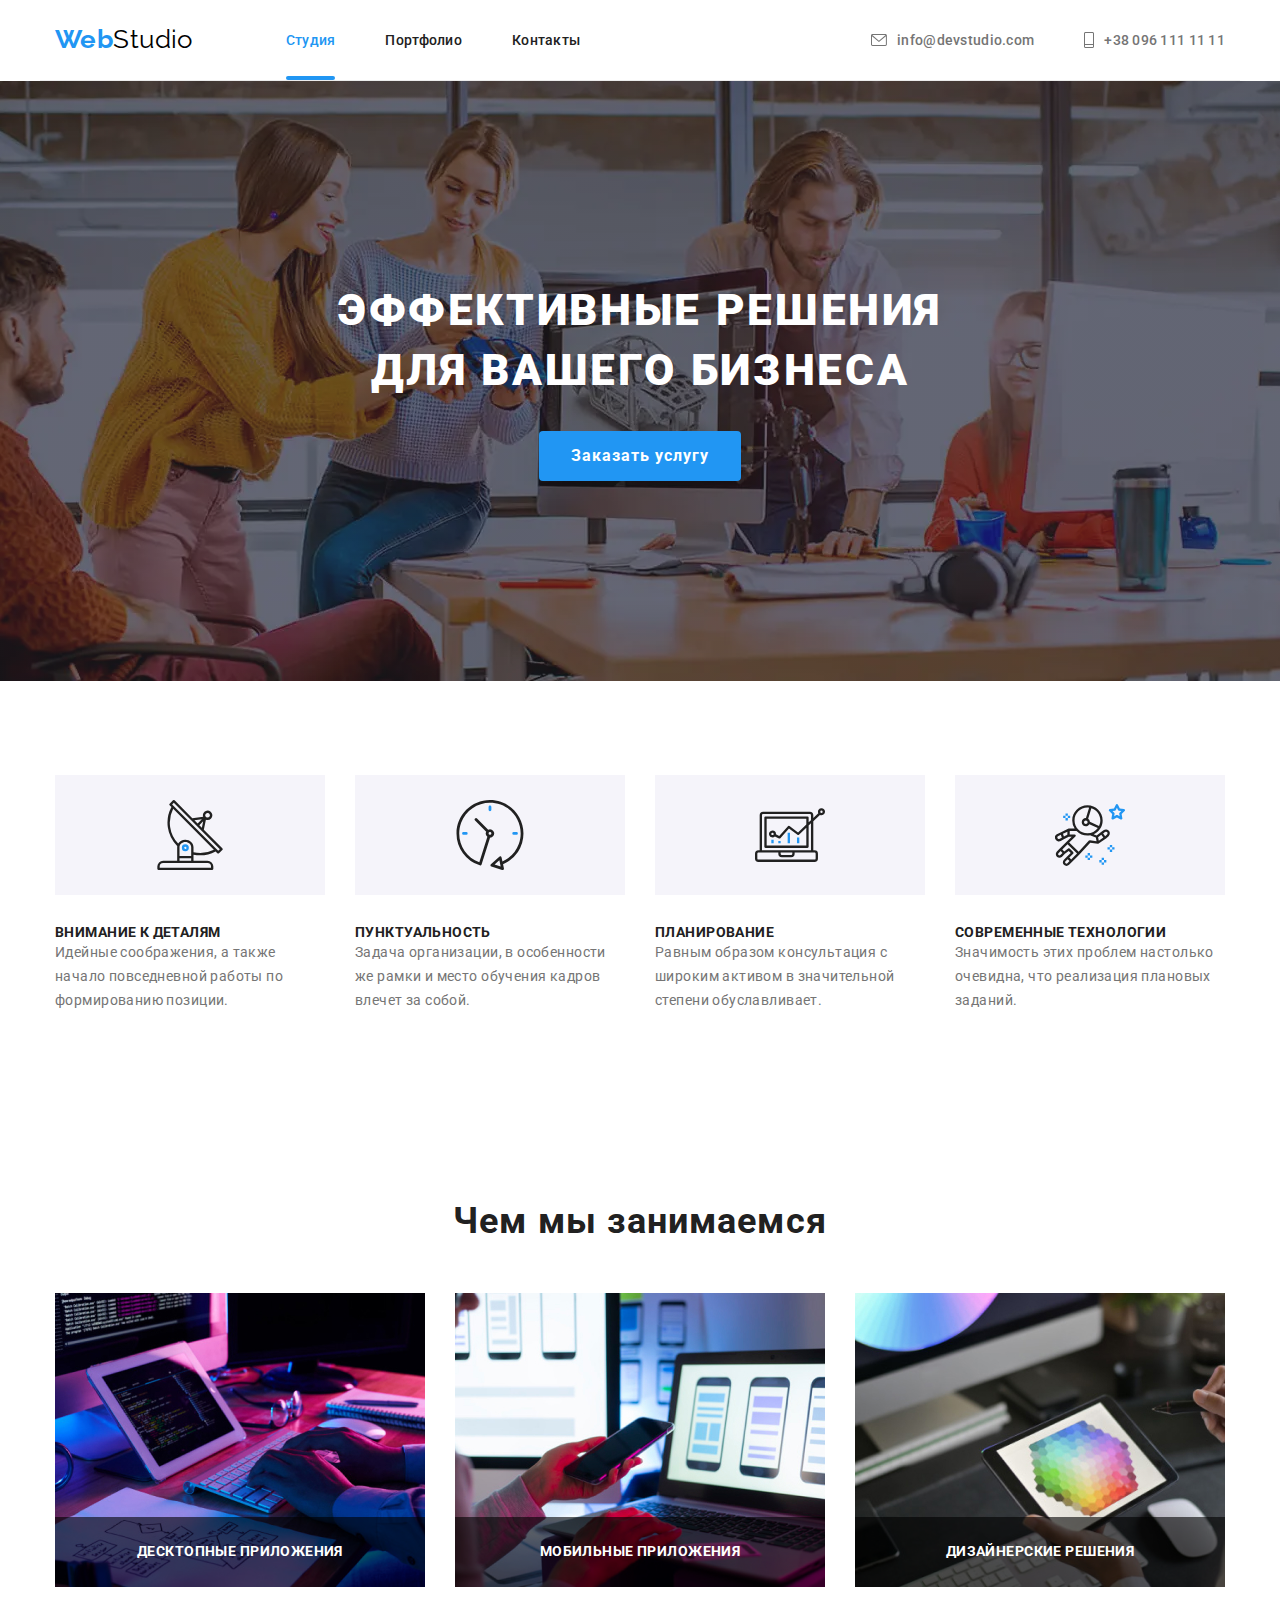
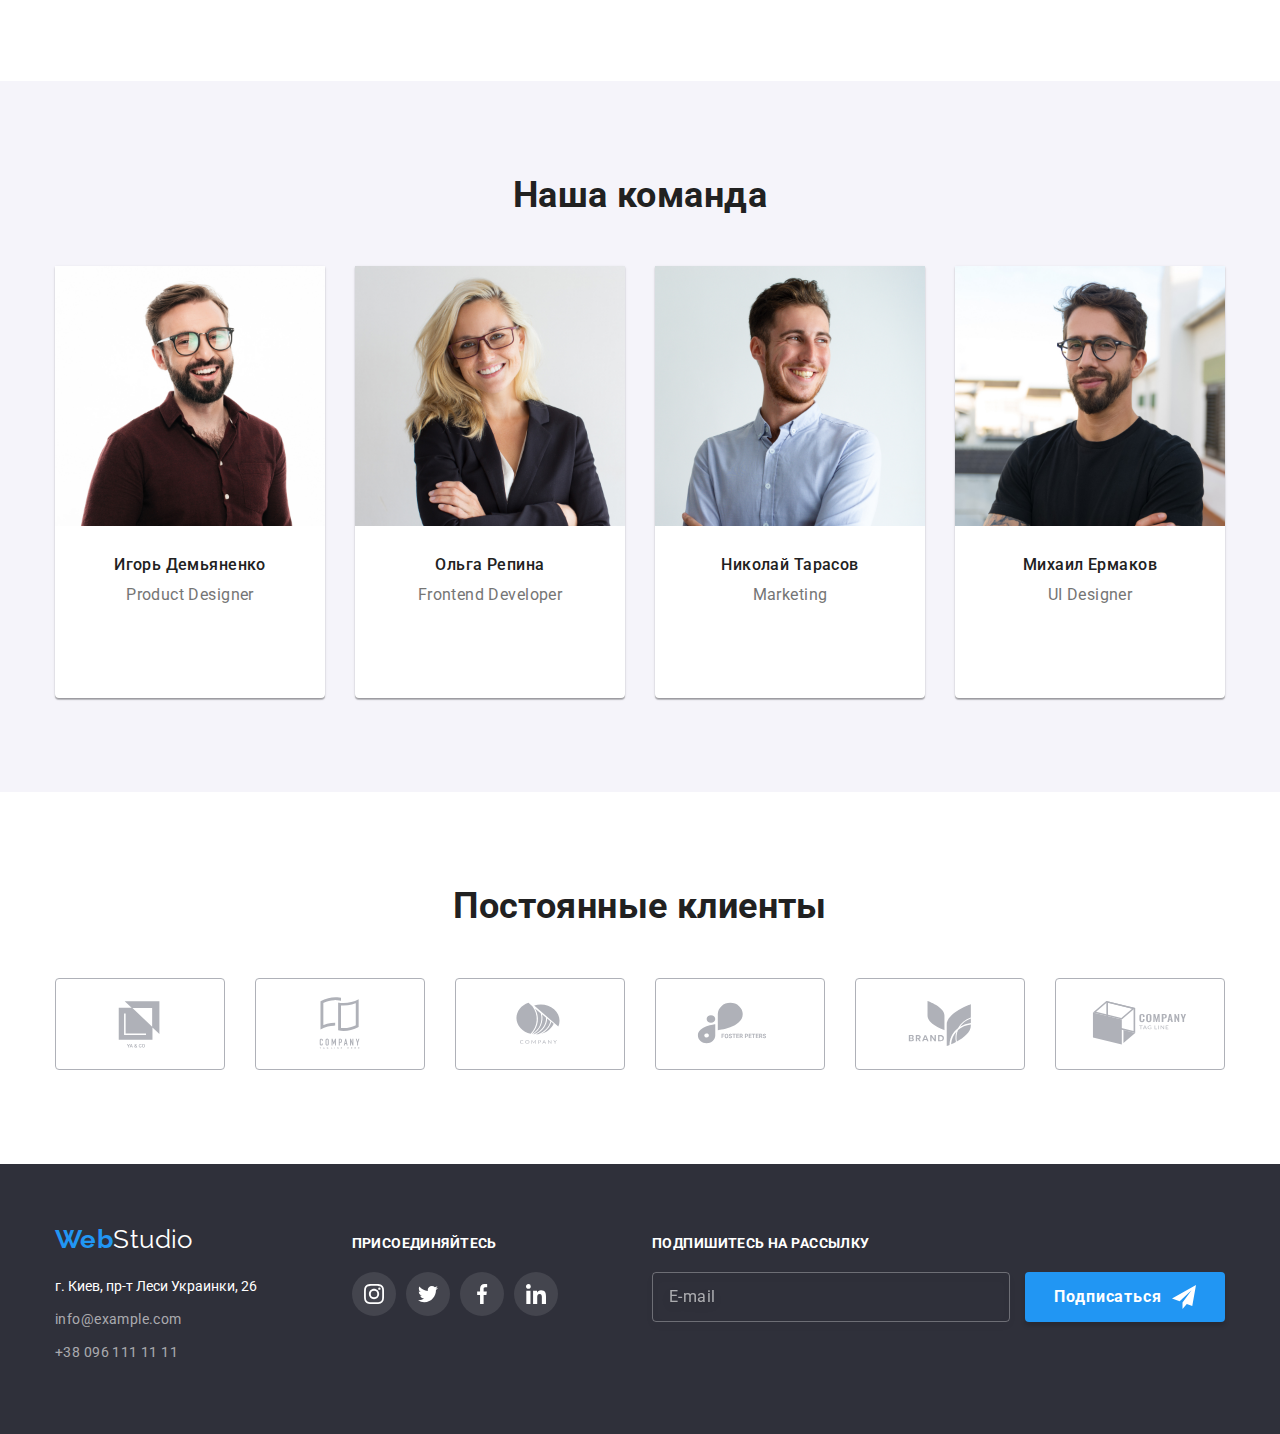
==== index.html @ d78d611c "робота над сасс та бем" ====
<!DOCTYPE html>
<html lang="ru">

<head>
  <meta charset="UTF-8" />
  <meta http-equiv="X-UA-Compatible" content="IE=edge" />
  <meta name="viewport" content="width=device-width, initial-scale=1.0" />
  <title>Studio</title>
  <!-- фонд початок -->
  <link rel="preconnect" href="https://fonts.googleapis.com" />
  <link rel="preconnect" href="https://fonts.gstatic.com" crossorigin />
  <link
    href="https://fonts.googleapis.com/css2?family=Oleo+Script&family=Raleway:wght@700&family=Roboto:wght@400;500;700;900&display=swap"
    rel="stylesheet" />
  <!-- фонди кінець -->

  <!-- Normalize stiles початок -->
  <link rel="stylesheet" href="https://cdn.jsdelivr.net/npm/modern-normalize@1.1.0/modern-normalize.min.css" />
  <!-- Normalize stiles кінець -->

  <!-- css -->
  <link rel="stylesheet" href="./css/styles.css" />
</head>

<body>
  <!--шапка-->
  <header class="page-header">
    <div class="container page-header__wrapper">
      <nav class="page-header__nav">
        <a class="logo link" href=" ./index.html "><span class="logo__accent">Web</span>Studio</a>
        <ul class="site-nav list">
          <li class="site-nav__item">
            <a class="site-nav__link link current" href=" ./index.html ">Студия</a>
          </li>
          <li class="site-nav__item">
            <a class="site-nav__link link " href=" ./portfolio.html ">Портфолио</a>
          </li>
          <li class="site-nav__item">
            <a class="site-nav__link link" href=" # ">Контакты</a>
          </li>
        </ul>
      </nav>
      <ul class="header-links list">
        <li class="site-nav__item">
          <a class="header-cont__link link" href=" info@devstudio.com "><svg class="header-cont__icon" width="16px"
              height="12px">
              <use href="./image/icons.svg#icon-envelope-hover"></use>
            </svg>info@devstudio.com</a>
        </li>
        <li class=" site-nav__item">
          <a class="header-cont__link link" href=" +380961111111 "><svg class="header-cont__icon" width="10px"
              height="16px">
              <use href="./image/icons.svg#icon-telepfone"></use>
            </svg> +38 096 111 11 11 </a>
        </li>
      </ul>
    </div>
  </header>

  <!--головний розділ-->
  <main>
    <!-- герой -->
    <section class="hero section">
      <h1 class="hero__title container ">Эффективные решения для вашего бизнеса</h1>
      <button class="hero__button" type="button" data-modal-open>Заказать услугу</button>
    </section>
    <!-- герой кінець -->

    <!--розділ наші переваги-->

    <section class="benefits section">
      <div class=" benefits__wrapper container">
        <h2 class="benefits__title visualli-hidden ">мене тут нема</h2>
        <ul class="benefits__list list">
          <li class="benefits__item">
            <div class="icon-box-main">
              <svg class="benefits__svg" width="70px" height="70px">
                <use href="./image/icons.svg#icon-antenna"></use>
              </svg>
            </div>
            <h3 class=" benefits__subtitl">Внимание к деталям</h3>
            <p class="benefits__text">
              Идейные соображения, а также начало повседневной работы по формированию позиции.
            </p>
          </li>
          <li class="benefits__item">
            <div class="icon-box-main">
              <svg class="benefits__svg" width="70px" height="70px">
                <use href="./image/icons.svg#icon-clock"></use>
              </svg>
            </div>
            <h3 class="texst benefits__subtitl">Пунктуальность</h3>
            <p class="benefits__text">
              Задача организации, в особенности же рамки и место обучения кадров влечет за собой.
            </p>
          </li>
          <li class="benefits__item">
            <div class="icon-box-main">
              <svg class="benefits__svg" width="70px" height="70px">
                <use href="./image/icons.svg#icon-diagram"></use>
              </svg>
            </div>
            <h3 class="texst benefits__subtitl">Планирование</h3>
            <p class="benefits__text">
              Равным образом консультация с широким активом в значительной степени обуславливает.
            </p>
          </li>
          <li class="benefits__item">
            <div class="icon-box-main">
              <svg class="benefits__svg" width="70px" height="70px">
                <use href="./image/icons.svg#icon-astronaut"></use>
              </svg>
            </div>
            <h3 class="texst benefits__subtitl">Современные технологии</h3>
            <p class="benefits__text">
              Значимость этих проблем настолько очевидна, что реализация плановых заданий.
            </p>
          </li>
        </ul>
      </div>
    </section>
    <!--розділ що ми робимо-->
    <section class="example section">
      <div class=" example__wrapper container">
        <h2 class="example__title">Чем мы занимаемся</h2>
        <ul class="list example__list">
          <li class="example__item">
            <div class="example__thumb">
              <p class="example__text">Десктопные приложения</p>
              <img src="./image/what-are-we-doing/img-1.jpg" alt="разработчик пишет код на клавиатуре" width="370"
                height="270" />
            </div>
          </li>
          <li class="example__item">
            <div class="example__thumb">
              <p class="example__text">Мобильные приложения</p>
              <img src="./image/what-are-we-doing/img-2.jpg" alt="тестирует приложение на смартфоне " width="370"
                height="270" />
            </div>
          </li>
          <li class="example__item">
            <div class="example__thumb">
              <p class="example__text">Дизайнерские решения</p>
              <img src="./image/what-are-we-doing/img-3.jpg" alt="создает дизайн на планшете" width="370"
                height="270" />
            </div>
          </li>
        </ul>
      </div>
    </section>
    <!--розділ наша команда-->
    <section class="team section">
      <div class="container">
        <h2 class=" team__title">Наша команда</h2>
        <ul class="list team__list">
          <li class="team__card">
            <img class="photo" src="./image/our-team/img-IgorDemyanenko.jpg" alt="фото члена команды 1" width="270"
              height="260" />
            <div class="team__description">
              <h3 class="team__subtitle">Игорь Демьяненко</h3>
              <p class="team__text">Product Designer</p>
              <ul class="soclinks-list list">
                <li class="soclinks-list__item">
                  <a class="soclinks-list__link" href="">
                    <svg class="soclinks-list__icon" width="20px" height="20px">
                      <use href="./image/icons.svg#icon-instagram"></use>
                    </svg>
                  </a>
                </li>
                <li class="soclinks-list__item">
                  <a class="soclinks-list__link" href="">
                    <svg class="soclinks-list__icon" width="20px" height="20px">
                      <use href="./image/icons.svg#icon-twitter"></use>
                    </svg>
                  </a>
                </li>
                <li class="soclinks-list__item">
                  <a class="soclinks-list__link" href="">
                    <svg class="soclinks-list__icon" width="20px" height="20px">
                      <use href="./image/icons.svg#icon-facebook"></use>
                    </svg>
                  </a>
                </li>
                <li class="soclinks-list__item">
                  <a class="soclinks-list__link" href="">
                    <svg class="soclinks-list__icon" width="20px" height="20px">
                      <use href="./image/icons.svg#icon-linkedin"></use>
                    </svg>
                  </a>
                </li>
              </ul>
            </div>
          </li>
          <li class="team__card">
            <img src="./image/our-team/img-OlgaRepina.jpg" alt="фото члена команды 2" width="270" height="260" />
            <div class="team__description">
              <h3 class="team__subtitle">Ольга Репина</h3>
              <p class="team__text">Frontend Developer</p>
              <ul class="soclinks-list list">
                <li class="soclinks-list__item">
                  <a class="soclinks-list__link" href="">
                    <svg class="soclinks-list__icon" width="20px" height="20px">
                      <use href="./image/icons.svg#icon-instagram"></use>
                    </svg>
                  </a>
                </li>
                <li class="soclinks-list__item">
                  <a class="soclinks-list__link" href="">
                    <svg class="soclinks-list__icon" width="20px" height="20px">
                      <use href="./image/icons.svg#icon-twitter"></use>
                    </svg>
                  </a>
                </li>
                <li class="soclinks-list__item">
                  <a class="soclinks-list__link" href="">
                    <svg class="soclinks-list__icon" width="20px" height="20px">
                      <use href="./image/icons.svg#icon-facebook"></use>
                    </svg>
                  </a>
                </li>
                <li class="soclinks-list__item">
                  <a class="soclinks-list__link" href="">
                    <svg class="soclinks-list__icon" width="20px" height="20px">
                      <use href="./image/icons.svg#icon-linkedin"></use>
                    </svg>
                  </a>
                </li>
              </ul>
            </div>
          </li>
          <li class="team__card">
            <img src="./image/our-team/img-NikolaiTarasov.jpg" alt="фото члена команды 3" width="270" height="260" />
            <div class="team__description">
              <h3 class="team__subtitle">Николай Тарасов</h3>
              <p class="team__text">Marketing</p>
              <ul class="soclinks-list list">
                <li class="soclinks-list__item">
                  <a class="soclinks-list__link" href="">
                    <svg class="soclinks-list__icon" width="20px" height="20px">
                      <use href="./image/icons.svg#icon-instagram"></use>
                    </svg>
                  </a>
                </li>
                <li class="soclinks-list__item">
                  <a class="soclinks-list__link" href="">
                    <svg class="soclinks-list__icon" width="20px" height="20px">
                      <use href="./image/icons.svg#icon-twitter"></use>
                    </svg>
                  </a>
                </li>
                <li class="soclinks-list__item">
                  <a class="soclinks-list__link" href="">
                    <svg class="soclinks-list__icon" width="20px" height="20px">
                      <use href="./image/icons.svg#icon-facebook"></use>
                    </svg>
                  </a>
                </li>
                <li class="soclinks-list__item">
                  <a class="soclinks-list__link" href="">
                    <svg class="soclinks-list__icon" width="20px" height="20px">
                      <use href="./image/icons.svg#icon-linkedin"></use>
                    </svg>
                  </a>
                </li>
              </ul>
            </div>
          </li>
          <li class="team__card">
            <img src="./image/our-team/img-MikhailErmakov.jpg" alt="фото члена команды 4" width="270" height="260" />
            <div class="team__description">
              <h3 class="team__subtitle">Михаил Ермаков</h3>
              <p class="team__text">UI Designer</p>
              <ul class="soclinks-list list">
                <li class="soclinks-list__item">
                  <a class="soclinks-list__link" href="">
                    <svg class="soclinks-list__icon" width="20px" height="20px">
                      <use href="./image/icons.svg#icon-instagram"></use>
                    </svg>
                  </a>
                </li>
                <li class="soclinks-list__item">
                  <a class="soclinks-list__link" href="">
                    <svg class="soclinks-list__icon" width="20px" height="20px">
                      <use href="./image/icons.svg#icon-twitter"></use>
                    </svg>
                  </a>
                </li>
                <li class="soclinks-list__item">
                  <a class="soclinks-list__link" href="">
                    <svg class="soclinks-list__icon" width="20px" height="20px">
                      <use href="./image/icons.svg#icon-facebook"></use>
                    </svg>
                  </a>
                </li>
                <li class="soclinks-list__item">
                  <a class="soclinks-list__link" href="">
                    <svg class="soclinks-list__icon" width="20px" height="20px">
                      <use href="./image/icons.svg#icon-linkedin"></use>
                    </svg>
                  </a>
                </li>
              </ul>
            </div>
          </li>
        </ul>
      </div>
    </section>
    <!-- постійні кліенти -->
    <section class="clients section">
      <div class="clients__wrapper container">
        <h2 class="clients__title">Постоянные клиенты</h2>
        <ul class="list clients__list">
          <li class="clients__item">
            <a class="clients__link" href="" aria-label="icon-compani1">
              <svg class="clients__icon" width="106px" height="60px">
                <use href="./image/icons.svg#icon-client1"></use>
              </svg></a>
          </li>
          <li class="clients__item">
            <a class="clients__link" href="" aria-label="icon-compani2"><svg class="clients__icon" width="106px"
                height="60px">
                <use href="./image/icons.svg#icon-client2"></use>
              </svg></a>
          </li>
          <li class="clients__item">
            <a class="clients__link" href="" aria-label="icon-compani3"><svg class="clients__icon" width="106px"
                height="60px">
                <use href="./image/icons.svg#icon-client3"></use>
              </svg></a>
          </li>
          <li class="clients__item">
            <a class="clients__link" href="" aria-label="icon-compani4"><svg class="clients__icon" width="106px"
                height="60px">
                <use href="./image/icons.svg#icon-client4"></use>
              </svg></a>
          </li>
          <li class="clients__item">
            <a class="clients__link" href="" aria-label="icon-compani5"><svg class="clients__icon" width="106px"
                height="60px">
                <use href="./image/icons.svg#icon-client5"></use>
              </svg></a>
          </li>
          <li class="clients__item">
            <a class="clients__link" href="" aria-label="icon-compani6"><svg class="clients__icon" width="106px"
                height="60px">
                <use href="./image/icons.svg#icon-client6"></use>
              </svg></a>
          </li>
        </ul>
      </div>
    </section>
  </main>
  <!--підвал-->
  <footer class="footer">
    <div class=" footer__wrapper container ">
      <div class="footer-contacts">
        <a href="./index.html" class="footer__logo link"><span class="logo__accent">Web</span>Studio</a>
        <address>
          <ul class="footer-contacts__list list">

            <li class="footer__item ">
              <a class="footer-contacts__adress link" href="https://bit.ly/3pXMvUd" target="_blank"
                rel="noopener noreferrer">г.
                Киев, пр-т Леси Украинки, 26</a>
            </li>

            <li class="footer__item ">
              <a class="footer-contacts__link link" href="mailto:info@devstudio.com">info@example.com</a>
            </li>

            <li class="footer__item">
              <a class="footer-contacts__link link" href="tel:+380961111111">+38 096 111 11 11</a>
            </li>

          </ul>
        </address>
      </div>
      <!-- ============== підвал соц мережі====================== -->

      <div class="join">
        <h2 class="join__title">присоединяйтесь</h2>
        <ul class="soclinks-list list">
          <li class="soclinks-list__item">
            <a class="soclinks-list__link" href="" aria-label="icon-instagram">
              <svg class="soclinks-list__icon" width="20px" height="20px">
                <use href="./image/icons.svg#icon-instagram"></use>
              </svg>
            </a>
          </li>
          <li class="soclinks-list__item">
            <a class="soclinks-list__link" href="" aria-label="icon-twitter">
              <svg class="soclinks-list__icon" width="20px" height="20px">
                <use href="./image/icons.svg#icon-twitter"></use>
              </svg>
            </a>
          </li>
          <li class="soclinks-list__item">
            <a class="soclinks-list__link" href="" aria-label="icon-facebook">
              <svg class="soclinks-list__icon" width="20px" height="20px">
                <use href="./image/icons.svg#icon-facebook"></use>
              </svg>
            </a>
          </li>
          <li class="soclinks-list__item">
            <a class="soclinks-list__link" href="" aria-label="icon-linkedin">
              <svg class="soclinks-list__icon" width="20px" height="20px">
                <use href="./image/icons.svg#icon-linkedin"></use>
              </svg>
            </a>
          </li>
        </ul>
      </div>
      <!-- ======форма підписки====== -->
      <div class="subscribe-form">
        <strong class="subscribe-form__text">Подпишитесь на рассылку</strong>
        <form class="subscribe-form__field">
          <label class="subscribe-form__lable">
            <input class="subscribe-form__input" type="email" name="user-email" placeholder="E-mail" required />
          </label>
          <button class="subscribe-form__button" type="submit">
            <span class="subscribe-form__button-text">
              Подписаться
            </span>
            <svg class="subscribe-form__send" width="24" height="24">
              <use href="./image/icons.svg#icon-send"></use>
            </svg>
          </button>
        </form>
      </div>
    </div>
  </footer>
  <!--модальне вікно секції героя -->
  <div class="backdrop is-hidden" data-modal>
    <div class="modal">
      <button class="modal__button" type="submit" data-modal-close>
        <svg class="modal__close" width="18px" height="18px">
          <use href="./image/icons.svg#icon-close"></use>
        </svg>
      </button>

      <p class="modal__feedtext">Оставьте свои данные, мы вам перезвоним</p>
      <form class="modal-form">
        <label class="modal-form__label">Имя

          <div class="modal-form__inputsvg"><input class="modal-form__input" type="text" name="name" required />
            <svg class="modal-form__icon" width="12" height="12px">
              <use href="./image/icons.svg#icon-name-modal"></use>
            </svg>
          </div>
        </label>

        <label class="modal-form__label">Телефон

          <div class="modal-form__inputsvg"><input class="modal-form__input" type="tel" name="phone_number" required />
            <svg class="modal-form__icon" width="13" height="13px">
              <use href="./image/icons.svg#icon-tel-modal"></use>
            </svg>
          </div>
        </label>

        <label class="modal-form__label">Почта
          <div class="modal-form__inputsvg"><input class="modal-form__input" type="email" name="email" required />
            <svg class="modal-form__icon" width="15" height="14px">
              <use href="./image/icons.svg#icon-mail-modal"></use>
            </svg>
          </div>
        </label>

        <label form="feedback" class="modal-feedback">
          <span class="modal-lable">Комментарий</span>
          <textarea class="modal-textarea" name="feedback" rows="4" placeholder="Введите текст" id="feedback">
                    </textarea>
        </label>

        <label class="modal-accepting">
          <input class="checkbox-accepting" type="checkbox" name="accepting" value="accepting" />
          <svg class="check" width="16px" height="15px">
            <use href="./image/icons.svg#icon-confirmation"></use>
          </svg>
          <span class="box"></span>Соглашаюсь с рассылкой и принимаю&nbsp;
          <a class="terms" href="">Условия договора</a>

        </label>

        <button type="submit" class="submit-modal">Отправить</button>

      </form>
    </div>
  </div>
  <script src="./js/modal.js"></script>

</body>

</html>
---- css/styles.css ----
:root {
	--third-font: "Oleo Script";
	--secondary-font: "Raleway";
	--main-font: "Roboto";

	/* кольори тексту */
	--black-txt-cl: #000000;
	--accent-txt-cl: #2196f3;
	--dark-txt-cl: #212121;
	--light-txt-cl: #ffffff;
	--gray-txt-cl: #757575;

	/* кольори фону */
	--gray-bgr-cl: #f5f4fa;
	--dark-bgr-cl: #2f303a;
	--light-bgr-cl: #ffffff;
	--blue-but-cl: #188ce8;
	/* колір бордера */
	--color-border-porfolio: #eeeeee;
	/* колр іконок в ховері, фокусі */
	--background-color-icons: #2196f3;
	--color-icons: #ffffff;
	--dark-cl-icons: #212121;

	/* змінні в сітці в портфоліо */
	--csrd-set-gap: 30px;
	--csrd-set-marg: 15px;
	/* зміні кольори в таймінгах */
	--timing-variable: cubic-bezier(0.4, 0, 0.2, 1);
}
/* шабдлон */
/* <svg width="" height="">
            <use href=""></use>
          </svg> */
/* загальні властивості  */
body {
	letter-spacing: 0.03em;
	font-size: 14px;
	color: var(--dark-txt-cl);
	background-color: var(--light-bgr-cl);
	font-family: "Roboto", sans-serif;
}

html {
	box-sizing: border-box;
}

/* reeset */
h1,
h2,
h3,
h4,
p {
	margin: 0;
}

/* загальні властивоті зображень */
img {
	display: block;
	max-width: 100%;
	height: auto;
}

footer-contacts__linkess {
	font-style: normal;
}
/* падінги секцій */
.section {
	padding-top: 94px;
	padding-bottom: 94px;
}

/* бокси для центруваня контенту */
.container {
	width: 1200px;
	padding: 0 15px;
	margin: 0 auto;
}

/* часткове скиданя властивостей списків */
.list {
	list-style: none;
	padding-left: 0;
	margin: 0;
}
/* часткове скиданя властивостей списків */
.link {
	text-decoration: none;
}
.page-header__wrapper {
	display: flex;
	border-bottom: 1px solid #ececec;
}

/* хедер початок */

/* логотип в хедері */
.logo {
	font-family: var(--secondary-font);
	font-weight: 400;
	color: var(--black-txt-cl);
	font-size: 26px;
	line-height: 1.2px;
	padding-top: 24px;
	padding-bottom: 25px;
}

.logo__accent {
	font-family: var(--secondary-font);
	font-weight: 700;
	color: var(--accent-txt-cl);
}
/* блок нав в шапці  */
.site-nav__item:not(:last-child) {
	margin-right: 50px;
}

.site-nav {
	display: flex;
	margin-left: 93px;
}

.page-header__nav {
	display: flex;
	align-items: center;
}

/* (а) посилання в блоці нав */
.site-nav__link {
	padding-top: 32px;
	padding-bottom: 32px;

	font-style: normal;
	font-weight: 500;
	font-size: 14px;
	line-height: 1.33;
	letter-spacing: 0.02em;
	color: var(--dark-txt-cl);

	transition: color 250ms var(--timing-variable);
}

.site-nav__link:hover,
.site-nav__link:focus {
	color: var(--accent-txt-cl);
}
/* підсвітка кнопки активної сторінки */

.current {
	position: relative;
	color: var(--accent-txt-cl);

	transition: color 250ms var(--timing-variable);
}

.current::after {
	content: "";
	position: absolute;
	bottom: 0;
	left: 0;
	width: 100%;
	height: 4px;
	display: inline-block;
	background: var(--accent-txt-cl);
	border-radius: 2px;
}

/* блок контакти в шапці */
.header-links {
	display: flex;
	align-items: center;
	margin-left: auto;
}

.header-cont__link {
	padding-top: 32px;
	padding-bottom: 32px;
	display: flex;
	align-items: center;
	font-weight: 500;
	line-height: 16px;
	letter-spacing: 0.02em;
	color: var(--gray-txt-cl);

	transition: color 250ms var(--timing-variable);
}

.header-cont__link:hover,
.header-cont__link:focus {
	color: var(--accent-txt-cl);
}
.header-cont__icon {
	margin-right: 10px;
	fill: currentColor;
}
.header-cont__icon:hover,
.header-cont__icon:focus {
	fill: currentColor;
}

/* сеrція герой */
.hero {
	text-align: center;
	padding: 200px 0;
	max-width: 1600px;
	height: 600px;
	margin-left: auto;
	margin-right: auto;
	background-image: linear-gradient(rgba(47, 48, 58, 0.4), rgba(47, 48, 58, 0.4)),
		url("../image/img-bg/Img-fon-hero.webp"), url("../image/img-bg/Img-fon-hero.jpg");
	background-color: #2f303a;
	background-repeat: no-repeat;
	background-position: center;
	background-size: cover;
}

/* заголовок в герой */
.hero__title {
	font-weight: 900;
	font-size: 44px;
	line-height: 1.36;
	text-align: center;
	letter-spacing: 0.06em;
	text-transform: uppercase;
	color: var(--light-txt-cl);

	width: 696px;
	margin: 0 auto;
	margin-bottom: 30px;
}

/* кнопка в секції герой */
.hero__button {
	display: block;
	min-width: 200px;
	min-height: 50px;
	margin-right: auto;
	margin-left: auto;
	border: 0;
	padding: 10px 32px;

	font-family: inherit;
	cursor: pointer;
	font-weight: 700;
	font-size: 16px;
	line-height: 1.88;
	letter-spacing: 0.06em;
	border-radius: 4px;

	box-shadow: 0px 4px 4px rgba(0, 0, 0, 0.15);
	color: var(--light-txt-cl);
	background-color: var(--accent-txt-cl);

	transition: background-color 250ms var(--timing-variable);
}

.hero__button:hover,
.hero__button:focus {
	background-color: var(--blue-but-cl);
}

/* features  */

/* прихований заголовок */
.visualli-hidden {
	position: absolute;
	width: 1px;
	height: 1px;
	margin: -1px;
	border: 0;
	padding: 0;

	white-space: nowrap;
	clip-path: inset(100%);
	clip: rect(0 0 0 0);
	overflow: hidden;
}

/* ul в боксі особливості */
.benefits__list {
	display: flex;
}

.benefits__item {
	width: 270px;
}
.benefits__item,
.icon-box-main :not(:last-child) {
	margin-right: 30px;
}

.icon-box-main {
	display: flex;
	content: "";
	height: 120px;
	width: 270px;
	justify-content: center;
	align-items: center;
	margin-bottom: 30px;
	background-size: contain;
	background-repeat: no-repeat;
	background-position: center;
	background-color: #f5f4fa;
}

/* заголовоки в особливості */
.example__title {
	font-size: 36px;
	line-height: 1.16;
	text-align: center;
	letter-spacing: 0.03em;
	color: var(--dark-txt-cl);

	margin-bottom: 50px;
}

/*h3 увага до деталей */
.benefits__subtitl {
	font-weight: 700;
	font-size: 14px;
	line-height: 1.14;
	text-transform: uppercase;

	-bottom: 10px;
}

.benefits__text {
	font-size: 14px;
	line-height: 1.71;
	color: var(--gray-txt-cl);
}

/* розділ що ми робимо */

.services {
	padding-top: 0;
}
.example__item:not(:last-child) {
	margin-right: 30px;
}

.example__thumb {
	position: relative;
	display: flex;
	align-items: flex-end;
	justify-content: center;
}

.example__text {
	bottom: 0%;
	position: absolute;
	display: flex;
	justify-content: center;
	align-items: center;
	width: 100%;
	height: 70px;
	font-weight: 700;
	line-height: 1.14px;
	text-transform: uppercase;
	color: #ffffff;
	background-color: rgba(0, 0, 0, 0.6);
}

/* секція наша команда  */
.team {
	background-color: var(--gray-bgr-cl);
}

.example__list {
	display: flex;
	align-items: baseline;
}

.team__list {
	display: flex;
	align-items: baseline;
}
.footer__wrapper {
	display: flex;
	align-items: baseline;
}

.team__title {
	font-size: 36px;
	line-height: 1.16;
	text-align: center;
	color: var(--dark-txt-cl);

	margin-bottom: 50px;
}

.team__subtitle {
	font-weight: 500;
	font-size: 16px;
	line-height: 1.18;
	text-align: center;
	margin-bottom: 10px;
	color: var(--dark-txt-cl);
}

.team__text {
	font-size: 16px;
	line-height: 19px;
	text-align: center;
	color: var(--gray-txt-cl);
}
.team__card:not(:first-child) {
	margin-left: 30px;
}

.team__description {
	padding-top: 30px;
	padding-bottom: 30px;
}

.team__card {
	background-color: var(--light-txt-cl);
	box-shadow: 0px 1px 3px rgba(0, 0, 0, 0.12), 0px 1px 1px rgba(0, 0, 0, 0.14), 0px 2px 1px rgba(0, 0, 0, 0.2);
	border-radius: 0px 0px 4px 4px;
}

/* іконки соц мереж */
.soclinks-list {
	display: flex;
	height: 44px;
	margin-top: 20px;
	padding: 0;
	justify-content: center;
}
.soclinks-list__item:not(:last-child) {
	margin-right: 10px;
}
.soclinks-list__link {
	display: flex;
	justify-content: center;
	align-items: center;
	width: 44px;
	height: 44px;
	border-radius: 50%;
	color: #afb1b8;

	transition: background-color 250ms var(--timing-variable), color 250ms var(--timing-variable);
}
.soclinks-list__icon {
	fill: currentColor;
}
.soclinks-list__link:hover,
.soclinks-list__link:focus {
	background-color: var(--background-color-icons);
	color: var(--color-icons);
}

/* постійні кліенти */
.clients__title {
	font-size: 36px;
	line-height: 1.16;
	text-align: center;
	margin-bottom: 50px;
}

.clients__list {
	display: flex;
}
.clients__item:not(:last-child) {
	margin-right: 30px;
}
.clients__link {
	display: flex;
	box-sizing: border-box;
	justify-content: center;
	align-items: center;
	width: 170px;
	height: 92px;
	border: 1px solid #afb1b8;
	border-radius: 4px;
	color: #afb1b8;

	transition: border-color 250ms var(--timing-variable), color 250ms var(--timing-variable);
}
.clients__icon {
	fill: currentColor;
}
.clients__link:hover,
.clients__link:focus {
	color: var(--accent-txt-cl);
	border-color: var(--accent-txt-cl);
}

/* портфоліо початок */
.portfolio-header {
	border: 1px solid #ececec;
	/* border-bottom: 1px ; */
}

/* кнопки в портфоліо */
.filter {
	display: flex;
	align-items: center;
	justify-content: center;
	margin-bottom: 50px;
}

.filter__button {
	font-family: inherit;
	font-weight: 500;
	font-size: 16px;
	line-height: 1.62;
	color: #212121;
	cursor: pointer;
	border: none;
	padding: 6px 22px;
	margin-right: 8px;
	background-color: var(--gray-bgr-cl);
	border-radius: 4px;

	transition: background-color 250ms var(--timing-variable), color 250ms var(--timing-variable),
		box-shadow 250ms var(--timing-variable);
}

.filter__button:not(first-child) {
	margin-right: 8px;
}
.filter__button:hover,
.filter__button:focus {
	background-color: var(--accent-txt-cl);
	color: var(--light-txt-cl);
	box-shadow: 0px 3px 1px rgba(0, 0, 0, 0.1), 0px 1px 2px rgba(0, 0, 0, 0.08), 0px 2px 2px rgba(0, 0, 0, 0.12);
}
.filter__button.active {
	color: var(--primery-white-color);
	background-color: var(--background-color-icons);
}
.products-section__list {
	display: flex;
	flex-wrap: wrap;
	margin: calc(-1 * var(--csrd-set-marg));
}
.products-section__card {
	flex-basis: calc((100% - var(--csrd-set-gap) * 3) / 3);
	margin: var(--csrd-set-marg);
}
.project-cards-lin {
	display: flex;
}

.products-section__card:hover,
.products-section__card:focus {
	box-shadow: 0px 1px 1px rgba(0, 0, 0, 0.12), 0px 4px 4px rgba(0, 0, 0, 0.06), 1px 4px 6px rgba(0, 0, 0, 0.16);
}

.products__thumb {
	padding: 20px 24px;
	border: 1px solid var(--color-border-porfolio);
	border-top: none;
}

/* list of projects in the portfolio */
.products-section__title {
	font-weight: 700;
	font-size: 18px;
	line-height: 2;
	letter-spacing: 0.06em;
	margin-bottom: 4px;
	color: var(--dark-txt-cl);
}

.products-section__link {
	display: block;
	position: relative;
	overflow: hidden;
}
.products-section__link:hover,
.products-section__link:focus {
	box-shadow: 0px 1px 1px rgba(0, 0, 0, 0.12), 0px 4px 4px rgba(0, 0, 0, 0.06), 1px 4px 6px rgba(0, 0, 0, 0.16);
	cursor: pointer;

	transition-duration: 250ms var(--timing-variable);
}

.products-section__wrapper {
	position: relative;
	overflow: hidden;
}

.products-section__overlay {
	position: absolute;
	top: 0;
	left: 0;

	transform: translateY(100%);

	display: flex;
	align-items: center;
	justify-content: center;

	transition: transform 250ms var(--timing-variable);
}

.products-section__text {
	font-size: 18px;
	line-height: 1.56;
	padding: 63px 24px;

	letter-spacing: 0.03em;
	color: var(--light-txt-cl);
	background: rgba(33, 150, 243, 0.9);
}
.products-section__link:hover .products-section__overlay,
.products-section__link:focus .products-section__overlay {
	transform: translateY(0%);
}

.products-section__par {
	font-weight: 400;
	font-size: 16px;
	line-height: 1.88;
	color: var(--gray-txt-cl);
}

/* portfolio end */

/* footer start*/
.footer {
	padding: 60px 0;
	background-color: var(--dark-bgr-cl);
}

/* logo in the footer */
.logo__accent {
	font-family: var(--secondary-font);
	color: #2196f3;
}

.footer__logo {
	font-size: 26px;
	line-height: 1.19;
	font-family: var(--secondary-font);
	color: #ffffff;
}
.footer__item {
	margin-bottom: 9px;
}

.footer__ite:not(:first-child) {
	margin-bottom: 9px;
}
/* block of contacts in the footer */
.footer-contacts__list {
	font-style: normal;
	margin-top: 20px;
}

.footer-contacts__adress {
	line-height: 1.71;
	letter-spacing: normal;
	color: var(--light-txt-cl);

	transition: color 250ms var(--timing-variable);
}

.footer-contacts__link {
	font-size: 14px;
	line-height: 1.71;
	color: rgba(255, 255, 255, 0.6);
	text-decoration: none;

	transition: color 250ms var(--timing-variable);
}

.footer-contacts__link:hover,
.footer-contacts__link:focus,
.footer-contacts__adress:hover,
.footer-contacts__adress:focus {
	color: var(--accent-txt-cl);
}

/* section social footer */
.subscribe-form,
.join {
	margin-left: auto;
}
.join__title,
.subscribe-form__text {
	display: block;
	margin-bottom: 20px;

	font-weight: 700;
	font-size: 14px;
	line-height: 1.14;
	text-transform: uppercase;

	color: var(--light-txt-cl);
}

.soclinks-list {
	display: flex;
	height: 44px;
	align-items: baseline;
	padding: 0;
	justify-content: center;
}
.soclinks-list__link {
	display: flex;
	justify-content: center;
	align-items: center;
	width: 44px;
	height: 44px;
	border-radius: 50%;
	color: var(--light-txt-cl);
	background-color: rgba(255, 255, 255, 0.1);

	transition: background-color 250ms var(--timing-variable), color 250ms var(--timing-variable);
}
.soclinks-list__item:not(:last-child) {
	margin-right: 10px;
}
.soclinks-list__link:hover,
.soclinks-list__link:focus {
	background-color: var(--background-color-icons);
	color: var(--color-icons);
}

.subscribe-form__field {
	display: flex;
	align-items: center;
	margin-top: 20px;
}

.subscribe-form__input {
	margin-right: 15px;
	width: 358px;
	height: 50px;
	padding: 15px 16px;

	font-size: 16px;
	line-height: 1.25;
	letter-spacing: 0.03em;
	color: var(--light-bgr-cl);

	background-color: transparent;
	border: 1px solid rgba(255, 255, 255, 0.3);
	filter: drop-shadow(0px 4px 4px rgba(0, 0, 0, 0.15));
	border-radius: 4px;

	transition: outline 250ms var(--timing-variable), border-color 250ms var(--timing-variable);
}

.subscribe-form__input:focus {
	outline: transparent;
	border-color: var(--light-bgr-cl);
}

.subscribe-form__input::placeholder {
	font-size: 16px;
	line-height: 1.25;
	letter-spacing: 0.03em;
	color: rgba(255, 255, 255, 0.6);
}

.subscribe-form__button {
	display: inline-flex;
	align-items: center;
	justify-content: center;
	width: 200px;
	height: 50px;
	border: none;
	border-radius: 4px;
	background-color: var(--background-color-icons);
	box-shadow: 0px 4px 4px rgba(0, 0, 0, 0.15);

	transition: background-color 250ms var(--timing-variable);
}
.subscribe-form__button-text {
	margin-right: 10px;

	font-weight: 700;
	font-size: 16px;
	line-height: 1.9;
	letter-spacing: 0.06em;
	color: var(--light-bgr-cl);
}

.subscribe-form__button:hover,
.subscribe-form__button:focus {
	background-color: var(--blue-but-cl);
}

.subscribe-form__send {
	fill: var(--light-bgr-cl);
}
/* footer end */

/* модальне вікно початок */
.backdrop {
	position: fixed;
	top: 0;
	right: 0;
	left: 0;
	width: 100%;
	height: 100%;
	margin-left: auto;
	margin-right: auto;
	background: rgba(0, 0, 0, 0.2);

	opacity: 1;
	transition: opacity 250ms var(--timing-variable);
}
.modal {
	padding: 40px;
	position: absolute;
	top: 50%;
	left: 50%;
	width: 528px;
	height: 581px;
	background: var(--light-bgr-cl);
	box-shadow: 0px 1px 3px rgba(0, 0, 0, 0.12), 0px 1px 1px rgba(0, 0, 0, 0.14), 0px 2px 1px rgba(0, 0, 0, 0.2);
	border-radius: 4px;
	transform: translate(-50%, -50%) scale(1);
	transition: transform 250ms var(--timing-variable);
}
.modal__button {
	position: absolute;
	top: 8px;
	right: 8px;
	display: flex;
	align-items: center;
	justify-content: center;
	width: 30px;
	height: 30px;
	border: 1px solid rgba(0, 0, 0, 0.1);
	border-radius: 50%;
	background: transparent;
	cursor: pointer;
}

.modal__close {
	transition: fill 250ms var(--timing-variable);
}

.modal__button:focus,
.modal__button:hover .modal__close {
	fill: var(--background-color-icons);
}

.backdrop.is-hidden {
	opacity: 0;
	pointer-events: none;
}

.backdrop.is-hidden .modal {
	transform: translate(-50%, -50%) scale(0.9);
}

.modal__feedtext {
	margin-bottom: 12px;

	font-weight: 700;
	font-size: 20px;
	line-height: 1.15;
	text-align: center;
	color: var(--dark-txt-cl);
}
.modal-form__label {
	display: flex;
	flex-direction: column;
	margin-bottom: 10px;

	font-size: 12px;
	line-height: 14px;
	letter-spacing: 0.01em;
	color: var(--gray-txt-cl);
}

.modal-textarea {
	display: block;
	width: 100%;
	height: 120px;
	margin-top: 4px;
	margin-bottom: 10px;

	padding: 12px 16px;

	border: 1px solid rgba(33, 33, 33, 0.2);
	border-radius: 5px;
	outline: none;
	background-color: inherit;
	color: var(--gray-txt-cl);
	resize: none;

	transition: border-color 250ms var(--timing-variable);
}

.modal-textarea:focus,
.modal-textarea:hover {
	border-color: var(--background-color-icons);
}

.modal-textarea::placeholder {
	font-size: 12px;
	line-height: 1.17px;
	letter-spacing: 0.01em;
	color: rgba(117, 117, 117, 0.5);
}

.terms {
	font-family: inherit;
	line-height: 1.71;
	color: var(--gray-txt-cl);

	color: var(--background-color-icons);
	text-decoration: underline;
}

.submit-modal {
	min-width: 200px;
	padding: 10px 55px;
	margin-left: 25%;
	margin-top: 30px;

	font-family: inherit;
	font-weight: 700;
	font-size: 16px;
	line-height: 1.88;
	letter-spacing: 0.06em;
	color: var(--light-bgr-cl);
	background: var(--background-color-icons);
	box-shadow: 0px 4px 4px rgba(0, 0, 0, 0.15);
	border-radius: 4px;
	border: none;
}
.submit-modal:focus,
.submit-modal:hover {
	color: var(--light-txt-cl);
	background-color: var(--blue-but-cl);

	cursor: pointer;
}

.modal-accepting {
	display: flex;
	justify-content: center;
	align-items: center;
	margin-bottom: 10px;

	font-family: inherit;
	line-height: 1.71;
	color: var(--gray-txt-cl);
}

.checkbox-accepting {
	position: absolute;
	width: 1px;
	height: 1px;
	margin: -1px;
	border: 0;
	padding: 0;
	white-space: nowrap;
	clip-path: inset(100%);
	clip: rect(0 0 0 0);
	overflow: hidden;
}

.checkbox-accepting:checked + .check {
	background-color: var(--background-color-icons);
	border-color: var(--background-color-icons);
}

.check {
	position: absolute;
	left: 51.5px;
	background-origin: border-box;
	transition: background-color 250ms var(--timing-variable), border-color 250ms var(--timing-variable);
}

.box {
	display: inline-block;
	width: 16px;
	height: 15px;
	border: 2px solid var(--dark-txt-cl);
	margin-right: 8px;
}

.modal-form__input {
	display: block;
	width: 100%;
	height: 40px;
	margin-top: 4px;

	padding-left: 42px;

	border: 1px solid rgba(33, 33, 33, 0.2);
	border-radius: 4px;
	outline: none;
	background-color: inherit;
	color: var(--dark-cl-icons);

	transition: border-color 250ms var(--timing-variable);
}
.modal-form__icon {
	position: absolute;
	top: 50%;
	left: 12px;
	color: var(--dark-cl-icons);
	transform: translateY(-50%);

	transition: fill 250ms var(--timing-variable);
}
.modal-form__inputsvg {
	position: relative;
}

.modal-form__inputsvg:focus-within > .modal-form__icon,
.modal-form__inputsvg:hover > .modal-form__icon {
	fill: var(--background-color-icons);
}

.modal-form__inputsvg .modal-form__input:focus,
.modal-form__inputsvg .modal-form__input:hover {
	border: 1px solid #2196f3;
}

/* модальне вікно кіець */ ;
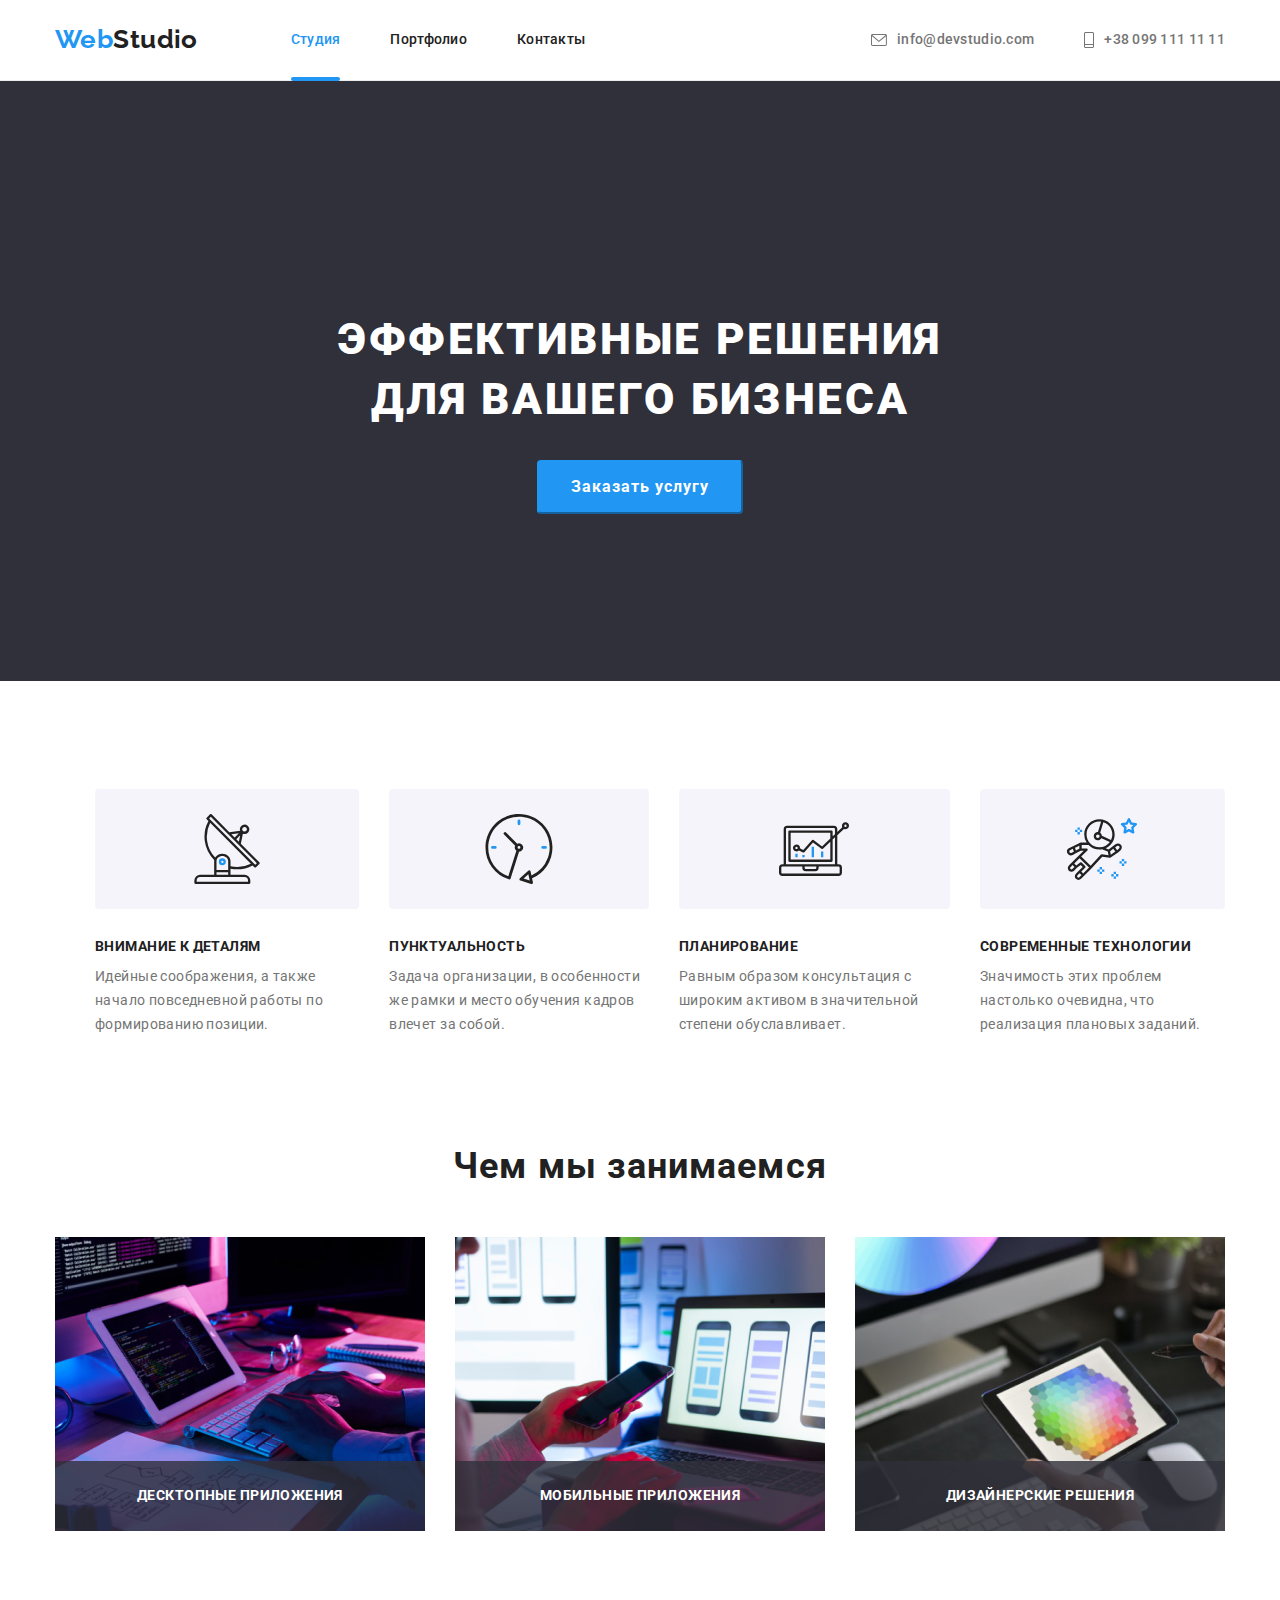
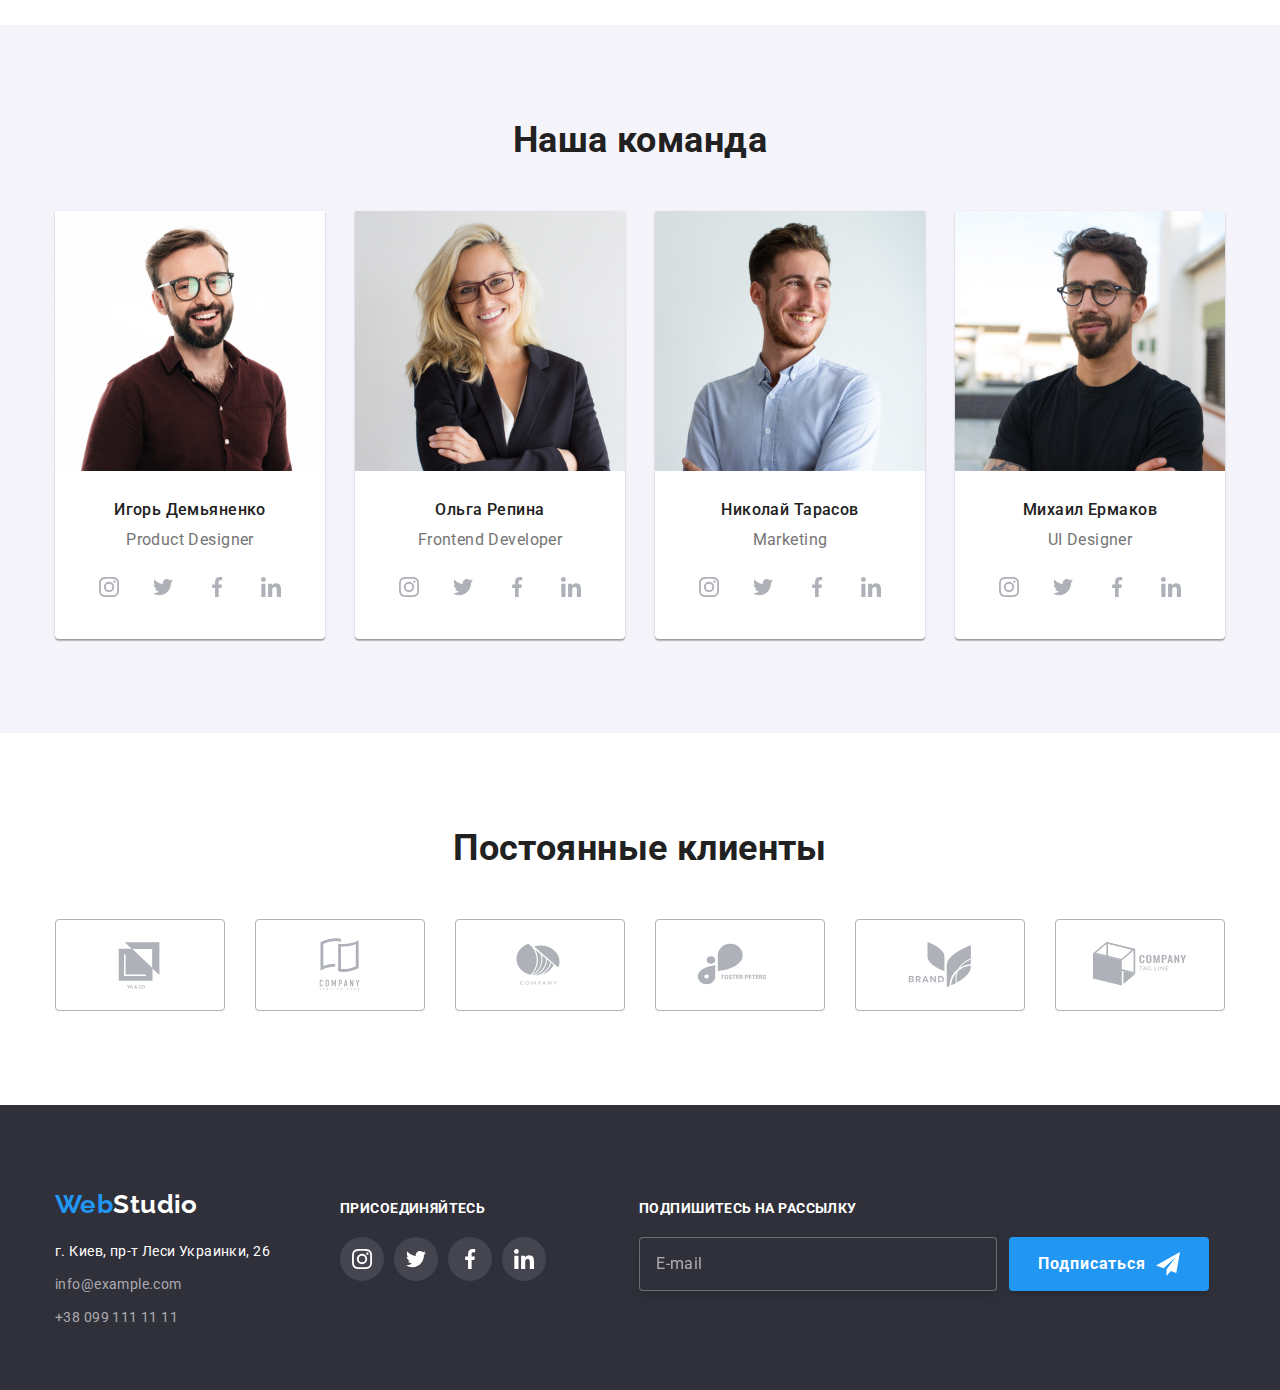
==== commit 4bd4ac82: "sass bem і головний біль" ====
--- a/index.html
+++ b/index.html
@@ -2,493 +2,497 @@
 <html lang="ru">
 
 <head>
-  <meta charset="UTF-8" />
-  <meta http-equiv="X-UA-Compatible" content="IE=edge" />
-  <meta name="viewport" content="width=device-width, initial-scale=1.0" />
+  <meta charset="UTF-8">
+  <meta http-equiv="X-UA-Compatible" content="IE=edge">
+  <meta name="viewport" content="width=
+     initial-scale=1.0">
   <title>Studio</title>
-  <!-- фонд початок -->
-  <link rel="preconnect" href="https://fonts.googleapis.com" />
-  <link rel="preconnect" href="https://fonts.gstatic.com" crossorigin />
-  <link
-    href="https://fonts.googleapis.com/css2?family=Oleo+Script&family=Raleway:wght@700&family=Roboto:wght@400;500;700;900&display=swap"
-    rel="stylesheet" />
-  <!-- фонди кінець -->
-
-  <!-- Normalize stiles початок -->
-  <link rel="stylesheet" href="https://cdn.jsdelivr.net/npm/modern-normalize@1.1.0/modern-normalize.min.css" />
-  <!-- Normalize stiles кінець -->
-
-  <!-- css -->
-  <link rel="stylesheet" href="./css/styles.css" />
+  <link rel="stylesheet"
+    href="https://cdnjs.cloudflare.com/ajax/libs/modern-normalize/1.0.0/modern-normalize.min.css" />
+  <link rel="preconnect" href="https://fonts.googleapis.com">
+  <link rel="preconnect" href="https://fonts.gstatic.com" crossorigin>
+  <link href="https://fonts.googleapis.com/css2?family=Raleway:wght@700&family=Roboto:wght@400;500;700;900&display=swap"
+    rel="stylesheet">
+  <link rel="stylesheet" href="./css/main.min.css">
 </head>
 
 <body>
-  <!--шапка-->
+  <!--Шапка сайта-->
   <header class="page-header">
-    <div class="container page-header__wrapper">
+    <div class="page-header__wrapper container">
       <nav class="page-header__nav">
-        <a class="logo link" href=" ./index.html "><span class="logo__accent">Web</span>Studio</a>
-        <ul class="site-nav list">
-          <li class="site-nav__item">
-            <a class="site-nav__link link current" href=" ./index.html ">Студия</a>
-          </li>
-          <li class="site-nav__item">
-            <a class="site-nav__link link " href=" ./portfolio.html ">Портфолио</a>
-          </li>
-          <li class="site-nav__item">
-            <a class="site-nav__link link" href=" # ">Контакты</a>
-          </li>
+
+        <a href="./" class="logo"><span class="logo__accent">Web</span>Studio</a>
+
+        <ul class="site-nav">
+          <li class="site-nav__item site-nav__link">
+            <a href="./index.html" class="site-nav__link--current">Студия</a>
+          </li>
+
+          <li class="site-nav__item"><a href="./portfolio.html" class="site-nav__link">Портфолио</a></li>
+
+          <li class="site-nav__item"><a href="" class="site-nav__link">Контакты</a></li>
+
         </ul>
       </nav>
-      <ul class="header-links list">
-        <li class="site-nav__item">
-          <a class="header-cont__link link" href=" info@devstudio.com "><svg class="header-cont__icon" width="16px"
-              height="12px">
-              <use href="./image/icons.svg#icon-envelope-hover"></use>
-            </svg>info@devstudio.com</a>
+      <ul class="header-links">
+        <li class="header-links__item">
+          <a href="mailto:info@devstudio.com" class="header-links__link">
+            <svg class="header-links__icon" width="16px" height="12px">
+              <use href="./images/icons.svg#icon-envelope-hover"></use>
+            </svg>
+            info@devstudio.com
+          </a>
         </li>
-        <li class=" site-nav__item">
-          <a class="header-cont__link link" href=" +380961111111 "><svg class="header-cont__icon" width="10px"
-              height="16px">
-              <use href="./image/icons.svg#icon-telepfone"></use>
-            </svg> +38 096 111 11 11 </a>
+
+        <li class="header-links__item">
+          <a href="tel:+380991111111" class="header-links__link">
+            <svg class="header-links__icon" width="10" height="16">
+              <use href="./images/icons.svg#icon-telepfone"></use>
+            </svg>
+            +38 099 111 11 11
+          </a>
         </li>
       </ul>
+      <!--</div>-->
     </div>
   </header>
 
-  <!--головний розділ-->
   <main>
-    <!-- герой -->
-    <section class="hero section">
-      <h1 class="hero__title container ">Эффективные решения для вашего бизнеса</h1>
+    <!--Герой-->
+    <section class="hero overlay">
+      <h1 class="hero__title container">Эффективные решения для вашего бизнеса</h1>
       <button class="hero__button" type="button" data-modal-open>Заказать услугу</button>
     </section>
-    <!-- герой кінець -->
-
-    <!--розділ наші переваги-->
-
-    <section class="benefits section">
-      <div class=" benefits__wrapper container">
-        <h2 class="benefits__title visualli-hidden ">мене тут нема</h2>
-        <ul class="benefits__list list">
-          <li class="benefits__item">
-            <div class="icon-box-main">
-              <svg class="benefits__svg" width="70px" height="70px">
-                <use href="./image/icons.svg#icon-antenna"></use>
-              </svg>
-            </div>
-            <h3 class=" benefits__subtitl">Внимание к деталям</h3>
-            <p class="benefits__text">
-              Идейные соображения, а также начало повседневной работы по формированию позиции.
+
+    <!--Особенности-->
+    <section class="feature section">
+      <div class="feature__wrapper container">
+        <h2 class="feature__title visually-hidden">Особенности</h2>
+
+        <ul class="feature__list">
+
+          <li class="feature__item">
+            <div class="feature__icon">
+              <svg class="feature__svg" width="70px" height="70px">
+                <use href="./images/icons.svg#icon-antenna"></use>
+              </svg>
+            </div>
+
+            <h3 class="feature__subtitle">Внимание к деталям</h3>
+            <p class="feature__text">Идейные соображения, а также начало повседневной работы по формированию
+              позиции.
             </p>
           </li>
-          <li class="benefits__item">
-            <div class="icon-box-main">
-              <svg class="benefits__svg" width="70px" height="70px">
-                <use href="./image/icons.svg#icon-clock"></use>
-              </svg>
-            </div>
-            <h3 class="texst benefits__subtitl">Пунктуальность</h3>
-            <p class="benefits__text">
-              Задача организации, в особенности же рамки и место обучения кадров влечет за собой.
-            </p>
-          </li>
-          <li class="benefits__item">
-            <div class="icon-box-main">
-              <svg class="benefits__svg" width="70px" height="70px">
-                <use href="./image/icons.svg#icon-diagram"></use>
-              </svg>
-            </div>
-            <h3 class="texst benefits__subtitl">Планирование</h3>
-            <p class="benefits__text">
-              Равным образом консультация с широким активом в значительной степени обуславливает.
-            </p>
-          </li>
-          <li class="benefits__item">
-            <div class="icon-box-main">
-              <svg class="benefits__svg" width="70px" height="70px">
-                <use href="./image/icons.svg#icon-astronaut"></use>
-              </svg>
-            </div>
-            <h3 class="texst benefits__subtitl">Современные технологии</h3>
-            <p class="benefits__text">
-              Значимость этих проблем настолько очевидна, что реализация плановых заданий.
-            </p>
+
+          <li class="feature__item">
+            <div class="feature__icon">
+              <svg class="feature__svg" width="70px" height="70px">
+                <use href="./images/icons.svg#icon-clock"></use>
+              </svg>
+            </div>
+
+            <h3 class="feature__subtitle">Пунктуальность</h3>
+            <p class="feature__text">Задача организации, в особенности же рамки и место обучения кадров
+              влечет за
+              собой.</p>
+          </li>
+          <li class="feature__item">
+            <div class="feature__icon">
+              <svg class="feature__svg" width="70px" height="70px">
+                <use href="./images/icons.svg#icon-diagram"></use>
+              </svg>
+            </div>
+
+            <h3 class="feature__subtitle">Планирование</h3>
+            <p class="feature__text">Равным образом консультация с широким активом в значительной степени
+              обуславливает.</p>
+          </li>
+          <li class="feature__item">
+            <div class="feature__icon">
+              <svg class="feature__svg" width="70px" height="70px">
+                <use href="./images/icons.svg#icon-astronaut"></use>
+              </svg>
+            </div>
+            <h3 class="feature__subtitle">Современные технологии</h3>
+            <p class="feature__text">Значимость этих проблем настолько очевидна, что реализация плановых
+              заданий.</p>
           </li>
         </ul>
       </div>
     </section>
-    <!--розділ що ми робимо-->
+    <!--Чем мы занимаемся-->
     <section class="example section">
-      <div class=" example__wrapper container">
+      <div class="example__wrapper container">
         <h2 class="example__title">Чем мы занимаемся</h2>
-        <ul class="list example__list">
+        <ul class="example__list">
           <li class="example__item">
             <div class="example__thumb">
               <p class="example__text">Десктопные приложения</p>
-              <img src="./image/what-are-we-doing/img-1.jpg" alt="разработчик пишет код на клавиатуре" width="370"
-                height="270" />
+              <img src="./images/what-are-we-doing/img-1.jpg" alt="Ноутбук" width="370">
             </div>
           </li>
           <li class="example__item">
             <div class="example__thumb">
               <p class="example__text">Мобильные приложения</p>
-              <img src="./image/what-are-we-doing/img-2.jpg" alt="тестирует приложение на смартфоне " width="370"
-                height="270" />
+
+              <img src="./images/what-are-we-doing/img-2.jpg" alt="Смартфон" width="370">
             </div>
           </li>
           <li class="example__item">
             <div class="example__thumb">
               <p class="example__text">Дизайнерские решения</p>
-              <img src="./image/what-are-we-doing/img-3.jpg" alt="создает дизайн на планшете" width="370"
-                height="270" />
+              <img src="./images/what-are-we-doing/img-3.jpg" alt="Планшет" width="370">
             </div>
           </li>
         </ul>
       </div>
     </section>
-    <!--розділ наша команда-->
+    <!--Наша команда-->
     <section class="team section">
-      <div class="container">
-        <h2 class=" team__title">Наша команда</h2>
-        <ul class="list team__list">
+      <div class="team__wrapper container">
+        <h2 class="team__title">Наша команда</h2>
+        <ul class="team__list">
           <li class="team__card">
-            <img class="photo" src="./image/our-team/img-IgorDemyanenko.jpg" alt="фото члена команды 1" width="270"
-              height="260" />
-            <div class="team__description">
-              <h3 class="team__subtitle">Игорь Демьяненко</h3>
-              <p class="team__text">Product Designer</p>
-              <ul class="soclinks-list list">
-                <li class="soclinks-list__item">
-                  <a class="soclinks-list__link" href="">
-                    <svg class="soclinks-list__icon" width="20px" height="20px">
-                      <use href="./image/icons.svg#icon-instagram"></use>
-                    </svg>
-                  </a>
-                </li>
-                <li class="soclinks-list__item">
-                  <a class="soclinks-list__link" href="">
-                    <svg class="soclinks-list__icon" width="20px" height="20px">
-                      <use href="./image/icons.svg#icon-twitter"></use>
-                    </svg>
-                  </a>
-                </li>
-                <li class="soclinks-list__item">
-                  <a class="soclinks-list__link" href="">
-                    <svg class="soclinks-list__icon" width="20px" height="20px">
-                      <use href="./image/icons.svg#icon-facebook"></use>
-                    </svg>
-                  </a>
-                </li>
-                <li class="soclinks-list__item">
-                  <a class="soclinks-list__link" href="">
-                    <svg class="soclinks-list__icon" width="20px" height="20px">
-                      <use href="./image/icons.svg#icon-linkedin"></use>
-                    </svg>
-                  </a>
-                </li>
-              </ul>
-            </div>
-          </li>
+            <img src="./images/our-team/img-IgorDemyanenko.jpg" alt="Игорь Демьяненко" width="270">
+            <!--<div class="team__description">-->
+            <h3 class="team__subtitle">Игорь Демьяненко</h3>
+            <p class="team__text">Product Designer</p>
+
+            <ul class="soclinks-list">
+              <li class="soclinks-list__item">
+                <a class="soclinks-list__link" href="">
+                  <svg class="soclinks-list__icon" width="20px" height="20px">
+                    <use href="./images/icons.svg#icon-instagram"></use>
+                  </svg>
+                </a>
+              </li>
+              <li class="soclinks-list__item">
+                <a href="" class="soclinks-list__link">
+                  <svg class="soclinks-list__icon" width="20px" height="20px">
+                    <use href="./images/icons.svg#icon-twitter"></use>
+                  </svg>
+                </a>
+              </li>
+              <li class="soclinks-list__item">
+                <a href="" class="soclinks-list__link">
+                  <svg class="soclinks-list__icon" width="20px" height="20px">
+                    <use href="./images/icons.svg#icon-facebook"></use>
+                  </svg>
+                </a>
+              </li>
+              <li class="soclinks-list__item">
+                <a href="" class="soclinks-list__link">
+                  <svg class="soclinks-list__icon" width="20px" height="20px">
+                    <use href="./images/icons.svg#icon-linkedin"></use>
+                  </svg>
+                </a>
+              </li>
+            </ul>
+          </li>
+
+
           <li class="team__card">
-            <img src="./image/our-team/img-OlgaRepina.jpg" alt="фото члена команды 2" width="270" height="260" />
-            <div class="team__description">
-              <h3 class="team__subtitle">Ольга Репина</h3>
-              <p class="team__text">Frontend Developer</p>
-              <ul class="soclinks-list list">
-                <li class="soclinks-list__item">
-                  <a class="soclinks-list__link" href="">
-                    <svg class="soclinks-list__icon" width="20px" height="20px">
-                      <use href="./image/icons.svg#icon-instagram"></use>
-                    </svg>
-                  </a>
-                </li>
-                <li class="soclinks-list__item">
-                  <a class="soclinks-list__link" href="">
-                    <svg class="soclinks-list__icon" width="20px" height="20px">
-                      <use href="./image/icons.svg#icon-twitter"></use>
-                    </svg>
-                  </a>
-                </li>
-                <li class="soclinks-list__item">
-                  <a class="soclinks-list__link" href="">
-                    <svg class="soclinks-list__icon" width="20px" height="20px">
-                      <use href="./image/icons.svg#icon-facebook"></use>
-                    </svg>
-                  </a>
-                </li>
-                <li class="soclinks-list__item">
-                  <a class="soclinks-list__link" href="">
-                    <svg class="soclinks-list__icon" width="20px" height="20px">
-                      <use href="./image/icons.svg#icon-linkedin"></use>
-                    </svg>
-                  </a>
-                </li>
-              </ul>
-            </div>
-          </li>
+            <img src="./images/our-team/img-OlgaRepina.jpg" alt="Ольга Репина" width="270">
+            <!--<div class="team__description">-->
+            <h3 class="team__subtitle">Ольга Репина</h3>
+            <p class="team__text">Frontend Developer</p>
+
+            <ul class="soclinks-list">
+              <li class="soclinks-list__item">
+                <a href="" class="soclinks-list__link">
+                  <svg class="soclinks-list__icon" width="20px" height="20px">
+                    <use href="./images/icons.svg#icon-instagram"></use>
+                  </svg>
+                </a>
+              </li>
+              <li class="soclinks-list__item">
+                <a href="" class="soclinks-list__link">
+                  <svg class="soclinks-list__icon" width="20px" height="20px">
+                    <use href="./images/icons.svg#icon-twitter"></use>
+                  </svg>
+                </a>
+              </li>
+              <li class="soclinks-list__item">
+                <a href="" class="soclinks-list__link">
+                  <svg class="soclinks-list__icon" width="20px" height="20px">
+                    <use href="./images/icons.svg#icon-facebook"></use>
+                  </svg>
+                </a>
+              </li>
+              <li class="soclinks-list__item">
+                <a href="" class="soclinks-list__link">
+                  <svg class="soclinks-list__icon" width="20px" height="20px">
+                    <use href="./images/icons.svg#icon-linkedin"></use>
+                  </svg>
+                </a>
+              </li>
+            </ul>
+          </li>
+
           <li class="team__card">
-            <img src="./image/our-team/img-NikolaiTarasov.jpg" alt="фото члена команды 3" width="270" height="260" />
-            <div class="team__description">
-              <h3 class="team__subtitle">Николай Тарасов</h3>
-              <p class="team__text">Marketing</p>
-              <ul class="soclinks-list list">
-                <li class="soclinks-list__item">
-                  <a class="soclinks-list__link" href="">
-                    <svg class="soclinks-list__icon" width="20px" height="20px">
-                      <use href="./image/icons.svg#icon-instagram"></use>
-                    </svg>
-                  </a>
-                </li>
-                <li class="soclinks-list__item">
-                  <a class="soclinks-list__link" href="">
-                    <svg class="soclinks-list__icon" width="20px" height="20px">
-                      <use href="./image/icons.svg#icon-twitter"></use>
-                    </svg>
-                  </a>
-                </li>
-                <li class="soclinks-list__item">
-                  <a class="soclinks-list__link" href="">
-                    <svg class="soclinks-list__icon" width="20px" height="20px">
-                      <use href="./image/icons.svg#icon-facebook"></use>
-                    </svg>
-                  </a>
-                </li>
-                <li class="soclinks-list__item">
-                  <a class="soclinks-list__link" href="">
-                    <svg class="soclinks-list__icon" width="20px" height="20px">
-                      <use href="./image/icons.svg#icon-linkedin"></use>
-                    </svg>
-                  </a>
-                </li>
-              </ul>
-            </div>
-          </li>
+            <img src="./images/our-team/img-NikolaiTarasov.jpg" alt="Николай Тарасов" width="270">
+
+            <h3 class="team__subtitle">Николай Тарасов</h3>
+            <p class="team__text">Marketing</p>
+            <ul class="soclinks-list">
+              <li class="soclinks-list__item">
+                <a class="soclinks-list__link" href="">
+                  <svg class="soclinks-list__icon" width="20px" height="20px">
+                    <use href="./images/icons.svg#icon-instagram"></use>
+                  </svg>
+                </a>
+              </li>
+              <li class="soclinks-list__item">
+                <a href="" class="soclinks-list__link">
+                  <svg class="soclinks-list__icon" width="20px" height="20px">
+                    <use href="./images/icons.svg#icon-twitter"></use>
+                  </svg>
+                </a>
+              </li>
+              <li class="soclinks-list__item">
+                <a href="" class="soclinks-list__link">
+                  <svg class="soclinks-list__icon" width="20px" height="20px">
+                    <use href="./images/icons.svg#icon-facebook"></use>
+                  </svg>
+                </a>
+              </li>
+              <li class="soclinks-list__item">
+                <a href="" class="soclinks-list__link">
+                  <svg class="soclinks-list__icon" width="20px" height="20px">
+                    <use href="./images/icons.svg#icon-linkedin"></use>
+                  </svg>
+                </a>
+              </li>
+            </ul>
+          </li>
+
           <li class="team__card">
-            <img src="./image/our-team/img-MikhailErmakov.jpg" alt="фото члена команды 4" width="270" height="260" />
-            <div class="team__description">
-              <h3 class="team__subtitle">Михаил Ермаков</h3>
-              <p class="team__text">UI Designer</p>
-              <ul class="soclinks-list list">
-                <li class="soclinks-list__item">
-                  <a class="soclinks-list__link" href="">
-                    <svg class="soclinks-list__icon" width="20px" height="20px">
-                      <use href="./image/icons.svg#icon-instagram"></use>
-                    </svg>
-                  </a>
-                </li>
-                <li class="soclinks-list__item">
-                  <a class="soclinks-list__link" href="">
-                    <svg class="soclinks-list__icon" width="20px" height="20px">
-                      <use href="./image/icons.svg#icon-twitter"></use>
-                    </svg>
-                  </a>
-                </li>
-                <li class="soclinks-list__item">
-                  <a class="soclinks-list__link" href="">
-                    <svg class="soclinks-list__icon" width="20px" height="20px">
-                      <use href="./image/icons.svg#icon-facebook"></use>
-                    </svg>
-                  </a>
-                </li>
-                <li class="soclinks-list__item">
-                  <a class="soclinks-list__link" href="">
-                    <svg class="soclinks-list__icon" width="20px" height="20px">
-                      <use href="./image/icons.svg#icon-linkedin"></use>
-                    </svg>
-                  </a>
-                </li>
-              </ul>
-            </div>
+            <img src="./images/our-team/img-MikhailErmakov.jpg" alt="Михаил Ермаков" width="270">
+
+            <h3 class="team__subtitle">Михаил Ермаков</h3>
+            <p class="team__text">UI Designer</p>
+            <ul class="soclinks-list">
+              <li class="soclinks-list__item">
+                <a href="" class="soclinks-list__link">
+                  <svg class="soclinks-list__icon" width="20px" height="20px">
+                    <use href="./images/icons.svg#icon-instagram"></use>
+                  </svg>
+                </a>
+              </li>
+              <li class="soclinks-list__item">
+                <a href="" class="soclinks-list__link">
+                  <svg class="soclinks-list__icon" width="20px" height="20px">
+                    <use href="./images/icons.svg#icon-twitter"></use>
+                  </svg>
+                </a>
+              </li>
+              <li class="soclinks-list__item">
+                <a href="" class="soclinks-list__link">
+                  <svg class="soclinks-list__icon" width="20px" height="20px">
+                    <use href="./images/icons.svg#icon-facebook"></use>
+                  </svg>
+                </a>
+              </li>
+              <li class="soclinks-list__item">
+                <a href="" class="soclinks-list__link">
+                  <svg class="soclinks-list__icon" width="20px" height="20px">
+                    <use href="./images/icons.svg#icon-linkedin"></use>
+                  </svg>
+                </a>
+              </li>
+            </ul>
           </li>
         </ul>
       </div>
     </section>
-    <!-- постійні кліенти -->
+    <!--Постоянные клиенты-->
     <section class="clients section">
       <div class="clients__wrapper container">
+
         <h2 class="clients__title">Постоянные клиенты</h2>
-        <ul class="list clients__list">
-          <li class="clients__item">
-            <a class="clients__link" href="" aria-label="icon-compani1">
-              <svg class="clients__icon" width="106px" height="60px">
-                <use href="./image/icons.svg#icon-client1"></use>
-              </svg></a>
-          </li>
-          <li class="clients__item">
-            <a class="clients__link" href="" aria-label="icon-compani2"><svg class="clients__icon" width="106px"
-                height="60px">
-                <use href="./image/icons.svg#icon-client2"></use>
-              </svg></a>
-          </li>
-          <li class="clients__item">
-            <a class="clients__link" href="" aria-label="icon-compani3"><svg class="clients__icon" width="106px"
-                height="60px">
-                <use href="./image/icons.svg#icon-client3"></use>
-              </svg></a>
-          </li>
-          <li class="clients__item">
-            <a class="clients__link" href="" aria-label="icon-compani4"><svg class="clients__icon" width="106px"
-                height="60px">
-                <use href="./image/icons.svg#icon-client4"></use>
-              </svg></a>
-          </li>
-          <li class="clients__item">
-            <a class="clients__link" href="" aria-label="icon-compani5"><svg class="clients__icon" width="106px"
-                height="60px">
-                <use href="./image/icons.svg#icon-client5"></use>
-              </svg></a>
-          </li>
-          <li class="clients__item">
-            <a class="clients__link" href="" aria-label="icon-compani6"><svg class="clients__icon" width="106px"
-                height="60px">
-                <use href="./image/icons.svg#icon-client6"></use>
-              </svg></a>
+        <ul class="clients__list">
+
+          <li class="clients__item">
+            <a href="" class="clients__link">
+              <svg class="clients__icon" width="106px" height="60px">
+                <use href="./images/icons.svg#icon-client1"></use>
+
+              </svg>
+            </a>
+          </li>
+
+          <li class="clients__item">
+            <a href="" class="clients__link">
+              <svg class="clients__icon" width="106px" height="60px">
+                <use href="./images/icons.svg#icon-client2"></use>
+              </svg>
+            </a>
+          </li>
+
+          <li class="clients__item">
+            <a href="" class="clients__link">
+              <svg class="clients__icon" width="106px" height="60px">
+                <use href="./images/icons.svg#icon-client3"></use>
+              </svg>
+            </a>
+          </li>
+
+          <li class="clients__item">
+            <a href="" class="clients__link">
+              <svg class="clients__icon" width="106px" height="60px">
+                <use href="./images/icons.svg#icon-client4"></use>
+              </svg>
+            </a>
+          </li>
+
+          <li class="clients__item">
+            <a href="" class="clients__link">
+              <svg class="clients__icon" width="106px" height="60px">
+                <use href="./images/icons.svg#icon-client5"></use>
+              </svg>
+            </a>
+          </li>
+
+          <li class="clients__item">
+            <a href="" class="clients__link">
+              <svg class="clients__icon" width="106px" height="60px">
+                <use href="./images/icons.svg#icon-client6"></use>
+              </svg>
+            </a>
           </li>
         </ul>
       </div>
     </section>
   </main>
-  <!--підвал-->
+  <!--Футер-->
   <footer class="footer">
-    <div class=" footer__wrapper container ">
+    <div class="footer__wrapper container">
+
       <div class="footer-contacts">
-        <a href="./index.html" class="footer__logo link"><span class="logo__accent">Web</span>Studio</a>
+        <a href="./" class="logo footer__logo"><span class="logo__accent">Web</span>Studio</a>
         <address>
-          <ul class="footer-contacts__list list">
-
-            <li class="footer__item ">
-              <a class="footer-contacts__adress link" href="https://bit.ly/3pXMvUd" target="_blank"
-                rel="noopener noreferrer">г.
-                Киев, пр-т Леси Украинки, 26</a>
-            </li>
-
-            <li class="footer__item ">
-              <a class="footer-contacts__link link" href="mailto:info@devstudio.com">info@example.com</a>
-            </li>
-
-            <li class="footer__item">
-              <a class="footer-contacts__link link" href="tel:+380961111111">+38 096 111 11 11</a>
-            </li>
-
+          <ul class="footer-contacts__list">
+            <li><a class="footer-contacts__adress" href="">г. Киев, пр-т Леси Украинки, 26</a></li>
+            <li><a class="footer-contacts__link" href="mailto:info@example.com">info@example.com</a></li>
+            <li><a class="footer-contacts__link" href="tel:+380991111111">+38 099 111 11 11</a></li>
           </ul>
         </address>
       </div>
-      <!-- ============== підвал соц мережі====================== -->
-
+
+      <!--Футер ссылки соцсетей-->
       <div class="join">
-        <h2 class="join__title">присоединяйтесь</h2>
-        <ul class="soclinks-list list">
+        <p class="join__title">присоединяйтесь</p>
+
+        <ul class="soclinks-list">
           <li class="soclinks-list__item">
-            <a class="soclinks-list__link" href="" aria-label="icon-instagram">
+            <a href="" class="soclinks-list__link soclinks-list__link--invers">
               <svg class="soclinks-list__icon" width="20px" height="20px">
-                <use href="./image/icons.svg#icon-instagram"></use>
+                <use href="./images/icons.svg#icon-instagram"></use>
               </svg>
             </a>
           </li>
           <li class="soclinks-list__item">
-            <a class="soclinks-list__link" href="" aria-label="icon-twitter">
+            <a href="" class="soclinks-list__link soclinks-list__link--invers">
               <svg class="soclinks-list__icon" width="20px" height="20px">
-                <use href="./image/icons.svg#icon-twitter"></use>
+                <use href="./images/icons.svg#icon-twitter"></use>
               </svg>
             </a>
           </li>
           <li class="soclinks-list__item">
-            <a class="soclinks-list__link" href="" aria-label="icon-facebook">
+            <a href="" class="soclinks-list__link soclinks-list__link--invers">
               <svg class="soclinks-list__icon" width="20px" height="20px">
-                <use href="./image/icons.svg#icon-facebook"></use>
+                <use href="./images/icons.svg#icon-facebook"></use>
               </svg>
             </a>
           </li>
           <li class="soclinks-list__item">
-            <a class="soclinks-list__link" href="" aria-label="icon-linkedin">
+            <a href="" class="soclinks-list__link soclinks-list__link--invers">
               <svg class="soclinks-list__icon" width="20px" height="20px">
-                <use href="./image/icons.svg#icon-linkedin"></use>
-              </svg>
-            </a>
-          </li>
-        </ul>
-      </div>
-      <!-- ======форма підписки====== -->
+                <use href="./images/icons.svg#icon-linkedin"></use>
+              </svg>
+            </a>
+          </li>
+        </ul>
+      </div>
+
       <div class="subscribe-form">
-        <strong class="subscribe-form__text">Подпишитесь на рассылку</strong>
-        <form class="subscribe-form__field">
+        <p class="subscribe-form__text">Подпишитесь на рассылку</p>
+        <form class="subscribe-form__field" autocomplete="off" novalidate>
           <label class="subscribe-form__lable">
-            <input class="subscribe-form__input" type="email" name="user-email" placeholder="E-mail" required />
+            <input class="subscribe-form__input" type="email" name="email" placeholder="E-mail" required>
           </label>
-          <button class="subscribe-form__button" type="submit">
-            <span class="subscribe-form__button-text">
-              Подписаться
-            </span>
-            <svg class="subscribe-form__send" width="24" height="24">
-              <use href="./image/icons.svg#icon-send"></use>
+          <button class="subscribe-form__button" type="submit"> Подписаться
+            <svg class="subscribe-form__send" width="24px" height="24px">
+              <use href="./images/icons.svg#icon-send"></use>
             </svg>
           </button>
         </form>
       </div>
+
     </div>
   </footer>
-  <!--модальне вікно секції героя -->
+
+  <!--Модальное окно-->
+
   <div class="backdrop is-hidden" data-modal>
     <div class="modal">
-      <button class="modal__button" type="submit" data-modal-close>
-        <svg class="modal__close" width="18px" height="18px">
-          <use href="./image/icons.svg#icon-close"></use>
+      <button class="modal__button" type="submit">
+        <svg class="modal__close" width="18px" height="18px" data-modal-close>
+          <use href="./images/icons.svg#icon-close"></use>
         </svg>
       </button>
 
       <p class="modal__feedtext">Оставьте свои данные, мы вам перезвоним</p>
       <form class="modal-form">
-        <label class="modal-form__label">Имя
-
-          <div class="modal-form__inputsvg"><input class="modal-form__input" type="text" name="name" required />
-            <svg class="modal-form__icon" width="12" height="12px">
-              <use href="./image/icons.svg#icon-name-modal"></use>
-            </svg>
-          </div>
+
+        <div class="modal-form__inputsvg">Имя
+          <label class="modal-form__label">
+            <input class="modal-form__input" type="text" name="name" required />
+            <svg class="modal-form__icon" width="18" height="18px">
+              <use href="./images/icons.svg#icon-name-modal"></use>
+            </svg>
+          </label>
+        </div>
+
+        <div class="modal-form__inputsvg">Телефон
+          <label class="modal-form__label">
+            <input class="modal-form__input" type="tel" name="phone_number" required />
+            <svg class="modal-form__icon" width="18" height="18px">
+              <use href="./images/icons.svg#icon-tel-modal"></use>
+            </svg>
+          </label>
+        </div>
+
+        <div class="modal-form__inputsvg">Почта
+          <label class="modal-form__label">
+            <input class="modal-form__input" type="email" name="email" required />
+            <svg class="modal-form__icon" width="18" height="18px">
+              <use href="./images/icons.svg#icon-mail-modal"></use>
+            </svg>
+          </label>
+        </div>
+
+        <label form="feedback" class="modal-form__label">Комментарий
+          <textarea name="comment" rows="5" placeholder="Введите текст" id="feedback"></textarea>
         </label>
 
-        <label class="modal-form__label">Телефон
-
-          <div class="modal-form__inputsvg"><input class="modal-form__input" type="tel" name="phone_number" required />
-            <svg class="modal-form__icon" width="13" height="13px">
-              <use href="./image/icons.svg#icon-tel-modal"></use>
-            </svg>
-          </div>
+        <label class="modal-form__accepting">
+          <input class="modal-form__checkbox" type="checkbox" name="accepting" value="accepting" />
+          <svg class="modal-form__check" width="16px" height="15px">
+            <use href="./images/icons.svg#icon-confirmation"></use>
+          </svg>
+          <span class="modal-form__box"></span>Соглашаюсь с рассылкой и принимаю&nbsp;
+          <a class="modal-form__terms" href="">Условия договора</a>
+
         </label>
 
-        <label class="modal-form__label">Почта
-          <div class="modal-form__inputsvg"><input class="modal-form__input" type="email" name="email" required />
-            <svg class="modal-form__icon" width="15" height="14px">
-              <use href="./image/icons.svg#icon-mail-modal"></use>
-            </svg>
-          </div>
-        </label>
-
-        <label form="feedback" class="modal-feedback">
-          <span class="modal-lable">Комментарий</span>
-          <textarea class="modal-textarea" name="feedback" rows="4" placeholder="Введите текст" id="feedback">
-                    </textarea>
-        </label>
-
-        <label class="modal-accepting">
-          <input class="checkbox-accepting" type="checkbox" name="accepting" value="accepting" />
-          <svg class="check" width="16px" height="15px">
-            <use href="./image/icons.svg#icon-confirmation"></use>
-          </svg>
-          <span class="box"></span>Соглашаюсь с рассылкой и принимаю&nbsp;
-          <a class="terms" href="">Условия договора</a>
-
-        </label>
-
-        <button type="submit" class="submit-modal">Отправить</button>
+        <button type="submit" class="modal-form__submit">Отправить</button>
 
       </form>
     </div>
   </div>
   <script src="./js/modal.js"></script>
-
 </body>
 
 </html>--- a/css/main.min.css
+++ b/css/main.min.css
@@ -0,0 +1,921 @@
+.visually-hidden {
+	position: absolute;
+	width: 1px;
+	height: 1px;
+	margin: -1px;
+	border: 0;
+	padding: 0;
+	white-space: nowrap;
+	-webkit-clip-path: inset(100%);
+	clip-path: inset(100%);
+	clip: rect(0 0 0 0);
+	overflow: hidden;
+}
+.footer-contacts__list,
+.team__list,
+.clients__list,
+.site-nav,
+.example__list,
+.header-links,
+.products-section__list,
+.soclinks-list,
+.filter {
+	list-style: none;
+	margin: 0;
+	padding: 0;
+}
+.footer-contacts__adress,
+.footer-contacts__link,
+.footer-contacts__list,
+.site-nav__link,
+.site-nav__link--current,
+.header-links__link,
+.products-section__description,
+.logo {
+	text-decoration: none;
+	font-style: normal;
+	margin: 0;
+	padding: 0;
+}
+.team__text,
+.team__subtitle,
+.team__title,
+.clients__title,
+.example__text,
+.example__title,
+.feature__text,
+.feature__subtitle,
+.modal__feedtext {
+	margin-top: 0;
+	margin-bottom: 0;
+}
+.example__text,
+.feature__icon,
+.subscribe-form__button,
+.soclinks-list__icon,
+.soclinks-list__link,
+.soclinks-list,
+.modal-form__accepting,
+.modal-form__submit,
+.modal__button {
+	display: -webkit-box;
+	display: -ms-flexbox;
+	display: flex;
+	-webkit-box-pack: center;
+	-ms-flex-pack: center;
+	justify-content: center;
+	-webkit-box-align: center;
+	-ms-flex-align: center;
+	align-items: center;
+}
+img {
+	display: block;
+	max-width: 100%;
+	height: auto;
+}
+body {
+	color: #212121;
+	font-family: "Roboto", sans-serif;
+	background-color: #fff;
+	font-size: 14px;
+	letter-spacing: 0.03em;
+}
+.container {
+	width: 1200px;
+	margin-left: auto;
+	margin-right: auto;
+	padding-left: 15px;
+	padding-right: 15px;
+}
+.section {
+	padding-top: 94px;
+	padding-bottom: 94px;
+}
+.logo {
+	display: -webkit-box;
+	display: -ms-flexbox;
+	display: flex;
+	-webkit-box-align: center;
+	-ms-flex-align: center;
+	align-items: center;
+	padding-top: 24px;
+	padding-bottom: 25px;
+	color: #212121;
+	font-family: "Raleway", sans-serif;
+	font-weight: 700;
+	font-size: 26px;
+	line-height: 1.19;
+}
+.footer__logo {
+	color: #fff;
+	padding-bottom: 0;
+}
+.logo__accent {
+	color: #2196f3;
+}
+.backdrop {
+	position: fixed;
+	top: 0;
+	right: 0;
+	left: 0;
+	width: 100%;
+	height: 100%;
+	margin-left: auto;
+	margin-right: auto;
+	background: rgba(0, 0, 0, 0.2);
+	opacity: 1;
+	-webkit-transition: opacity 250ms cubic-bezier(0.4, 0, 0.2, 1);
+	transition: opacity 250ms cubic-bezier(0.4, 0, 0.2, 1);
+}
+.modal {
+	padding: 40px;
+	position: absolute;
+	top: 50%;
+	left: 50%;
+	min-width: 528px;
+	min-height: 581px;
+	background: #fff;
+	-webkit-box-shadow: 0px 1px 3px rgba(0, 0, 0, 0.12), 0px 1px 1px rgba(0, 0, 0, 0.14), 0px 2px 1px rgba(0, 0, 0, 0.2);
+	box-shadow: 0px 1px 3px rgba(0, 0, 0, 0.12), 0px 1px 1px rgba(0, 0, 0, 0.14), 0px 2px 1px rgba(0, 0, 0, 0.2);
+	border-radius: 4px;
+	-webkit-transform: translate(-50%, -50%) scale(1);
+	transform: translate(-50%, -50%) scale(1);
+	-webkit-transition: -webkit-transform 250ms cubic-bezier(0.4, 0, 0.2, 1);
+	transition: -webkit-transform 250ms cubic-bezier(0.4, 0, 0.2, 1);
+	transition: transform 250ms cubic-bezier(0.4, 0, 0.2, 1);
+	transition: transform 250ms cubic-bezier(0.4, 0, 0.2, 1), -webkit-transform 250ms cubic-bezier(0.4, 0, 0.2, 1);
+}
+.modal__button {
+	position: absolute;
+	top: 8px;
+	right: 8px;
+	width: 30px;
+	height: 30px;
+	border: 1px solid rgba(0, 0, 0, 0.1);
+	border-radius: 50%;
+	background: rgba(0, 0, 0, 0);
+	cursor: pointer;
+}
+.modal__button:focus .modal__close {
+	fill: #2196f3;
+}
+.modal__close {
+	-webkit-transition: fill 250ms cubic-bezier(0.4, 0, 0.2, 1);
+	transition: fill 250ms cubic-bezier(0.4, 0, 0.2, 1);
+}
+.backdrop.is-hidden {
+	opacity: 0;
+	pointer-events: none;
+}
+.backdrop.is-hidden .modal {
+	-webkit-transform: translate(-50%, -50%) scale(0.9);
+	transform: translate(-50%, -50%) scale(0.9);
+}
+.modal__feedtext {
+	margin-bottom: 12px;
+	font-weight: 700;
+	font-size: 20px;
+	line-height: 1.15;
+	text-align: center;
+	color: #212121;
+}
+.modal-form__label {
+	display: -webkit-box;
+	display: -ms-flexbox;
+	display: flex;
+	-webkit-box-orient: vertical;
+	-webkit-box-direction: normal;
+	-ms-flex-direction: column;
+	flex-direction: column;
+	margin-bottom: 10px;
+	font-size: 12px;
+	line-height: 14px;
+	letter-spacing: 0.01em;
+	color: #757575;
+	position: relative;
+}
+.modal-form__label:focus-within > .modal-form__icon {
+	fill: #2196f3;
+}
+.modal-form__label .modal-form__input:focus {
+	border-color: #2196f3;
+}
+.modal-form__label textarea {
+	width: 100%;
+	min-height: 120px;
+	resize: none;
+	margin-top: 4px;
+	border: 1px solid rgba(33, 33, 33, 0.2);
+	border-radius: 4px;
+	padding: 12px 16px;
+	margin-bottom: 20px;
+	outline: rgba(0, 0, 0, 0);
+	-webkit-transition: border-color 250ms cubic-bezier(0.4, 0, 0.2, 1);
+	transition: border-color 250ms cubic-bezier(0.4, 0, 0.2, 1);
+}
+.modal-form__label textarea::-webkit-input-placeholder {
+	font-size: 12px;
+	line-height: 1.17px;
+	letter-spacing: 0.01em;
+	color: rgba(117, 117, 117, 0.5);
+}
+.modal-form__label textarea::-moz-placeholder {
+	font-size: 12px;
+	line-height: 1.17px;
+	letter-spacing: 0.01em;
+	color: rgba(117, 117, 117, 0.5);
+}
+.modal-form__label textarea:-ms-input-placeholder {
+	font-size: 12px;
+	line-height: 1.17px;
+	letter-spacing: 0.01em;
+	color: rgba(117, 117, 117, 0.5);
+}
+.modal-form__label textarea::-ms-input-placeholder {
+	font-size: 12px;
+	line-height: 1.17px;
+	letter-spacing: 0.01em;
+	color: rgba(117, 117, 117, 0.5);
+}
+.modal-form__label textarea::placeholder {
+	font-size: 12px;
+	line-height: 1.17px;
+	letter-spacing: 0.01em;
+	color: rgba(117, 117, 117, 0.5);
+}
+.modal-form__terms {
+	font-family: inherit;
+	line-height: 1.71;
+	color: #757575;
+	color: #2196f3;
+	text-decoration: underline;
+}
+.modal-form__submit {
+	min-width: 200px;
+	height: 100%;
+	padding: 10px 55px;
+	margin-left: auto;
+	margin-right: auto;
+	margin-top: 30px;
+	font-family: inherit;
+	font-weight: 700;
+	font-size: 16px;
+	line-height: 1.88;
+	letter-spacing: 0.06em;
+	color: #fff;
+	background: #2196f3;
+	-webkit-box-shadow: 0px 4px 4px rgba(0, 0, 0, 0.15);
+	box-shadow: 0px 4px 4px rgba(0, 0, 0, 0.15);
+	border-radius: 4px;
+	border-color: rgba(0, 0, 0, 0);
+	-webkit-transition: background-color 250ms cubic-bezier(0.4, 0, 0.2, 1), color 250ms cubic-bezier(0.4, 0, 0.2, 1);
+	transition: background-color 250ms cubic-bezier(0.4, 0, 0.2, 1), color 250ms cubic-bezier(0.4, 0, 0.2, 1);
+}
+.modal-form__submit:hover,
+.modal-form__submit:focus {
+	color: #fff;
+	background-color: #2196f3;
+	cursor: pointer;
+}
+.modal-form__accepting {
+	font-family: inherit;
+	line-height: 1.71;
+	color: #757575;
+}
+.modal-form__checkbox {
+	position: absolute;
+	width: 1px;
+	height: 1px;
+	margin: -1px;
+	border: 0;
+	padding: 0;
+	white-space: nowrap;
+	-webkit-clip-path: inset(100%);
+	clip-path: inset(100%);
+	clip: rect(0 0 0 0);
+	overflow: hidden;
+}
+.modal-form__checkbox:checked + .modal-form__check {
+	background-color: #2196f3;
+	border-color: #2196f3;
+}
+.modal-form__check {
+	position: absolute;
+	left: 51.5px;
+	background-origin: border-box;
+	-webkit-transition: background-color 250ms cubic-bezier(0.4, 0, 0.2, 1),
+		border-color 250ms cubic-bezier(0.4, 0, 0.2, 1);
+	transition: background-color 250ms cubic-bezier(0.4, 0, 0.2, 1), border-color 250ms cubic-bezier(0.4, 0, 0.2, 1);
+}
+.modal-form__box {
+	display: inline-block;
+	width: 16px;
+	height: 15px;
+	border: 2px solid #212121;
+	margin-right: 8px;
+}
+.modal-form__input {
+	width: 448px;
+	min-height: 40px;
+	border: 1px solid rgba(33, 33, 33, 0.2);
+	border-radius: 4px;
+	margin-top: 4px;
+	padding-top: 12px;
+	padding-bottom: 12px;
+	padding-left: 42px;
+	outline: rgba(0, 0, 0, 0);
+	-webkit-transition: border-color 250ms cubic-bezier(0.4, 0, 0.2, 1);
+	transition: border-color 250ms cubic-bezier(0.4, 0, 0.2, 1);
+}
+.modal-form__icon {
+	position: absolute;
+	top: 15px;
+	left: 12px;
+	-webkit-transition: fill 250ms cubic-bezier(0.4, 0, 0.2, 1);
+	transition: fill 250ms cubic-bezier(0.4, 0, 0.2, 1);
+}
+.modal-form__label textarea:focus {
+	border-color: #2196f3;
+}
+.filter {
+	display: -webkit-box;
+	display: -ms-flexbox;
+	display: flex;
+	margin-bottom: 50px;
+	-webkit-box-pack: center;
+	-ms-flex-pack: center;
+	justify-content: center;
+}
+.filter__button {
+	display: inline-block;
+	padding: 6px 22px;
+	margin-right: 8px;
+	border: none;
+	border-radius: 4px;
+	color: #212121;
+	background-color: #f5f4fa;
+	border-color: #f5f4fa;
+	font-family: "Roboto", sans-serif;
+	font-weight: 500;
+	font-size: 16px;
+	line-height: 1.63;
+	letter-spacing: 0.03em;
+	text-align: center;
+	-webkit-transition: color 250ms cubic-bezier(0.4, 0, 0.2, 1), background-color 250ms cubic-bezier(0.4, 0, 0.2, 1),
+		-webkit-box-shadow 250ms cubic-bezier(0.4, 0, 0.2, 1);
+	transition: color 250ms cubic-bezier(0.4, 0, 0.2, 1), background-color 250ms cubic-bezier(0.4, 0, 0.2, 1),
+		-webkit-box-shadow 250ms cubic-bezier(0.4, 0, 0.2, 1);
+	transition: color 250ms cubic-bezier(0.4, 0, 0.2, 1), background-color 250ms cubic-bezier(0.4, 0, 0.2, 1),
+		box-shadow 250ms cubic-bezier(0.4, 0, 0.2, 1);
+	transition: color 250ms cubic-bezier(0.4, 0, 0.2, 1), background-color 250ms cubic-bezier(0.4, 0, 0.2, 1),
+		box-shadow 250ms cubic-bezier(0.4, 0, 0.2, 1), -webkit-box-shadow 250ms cubic-bezier(0.4, 0, 0.2, 1);
+	cursor: pointer;
+}
+.filter__button:hover,
+.filter__button:focus {
+	color: #fff;
+	background-color: #2196f3;
+	-webkit-box-shadow: 0px 3px 1px rgba(0, 0, 0, 0.1), 0px 1px 2px rgba(0, 0, 0, 0.08), 0px 2px 2px rgba(0, 0, 0, 0.12);
+	box-shadow: 0px 3px 1px rgba(0, 0, 0, 0.1), 0px 1px 2px rgba(0, 0, 0, 0.08), 0px 2px 2px rgba(0, 0, 0, 0.12);
+}
+.soclinks-list__link {
+	width: 44px;
+	height: 44px;
+	border: 0;
+	border-radius: 50%;
+	color: #afb1b8;
+	-webkit-transition: background-color 250ms cubic-bezier(0.4, 0, 0.2, 1), color 250ms cubic-bezier(0.4, 0, 0.2, 1);
+	transition: background-color 250ms cubic-bezier(0.4, 0, 0.2, 1), color 250ms cubic-bezier(0.4, 0, 0.2, 1);
+}
+.soclinks-list__link:hover,
+.soclinks-list__link:focus {
+	background-color: #2196f3;
+	color: #fff;
+}
+.soclinks-list__link--invers {
+	color: #fff;
+	background: rgba(255, 255, 255, 0.1);
+}
+.soclinks-list__icon {
+	fill: currentColor;
+}
+.soclinks-list__item:not(:last-child) {
+	margin-right: 10px;
+}
+.products-section__par {
+	color: #757575;
+	font-size: 16px;
+	line-height: 1.88;
+}
+.products-section__title {
+	margin-bottom: 4px;
+	color: #212121;
+	font-weight: 700;
+	font-size: 18px;
+	line-height: 2;
+	letter-spacing: 0.06em;
+}
+.products-section__list {
+	display: -webkit-box;
+	display: -ms-flexbox;
+	display: flex;
+	-ms-flex-wrap: wrap;
+	flex-wrap: wrap;
+	padding: 0;
+	gap: 30px;
+}
+.products-section__card {
+	width: calc((100% - 60px) / 3);
+}
+.products-section__card:hover .products-section__overlay {
+	-webkit-transform: translateY(0);
+	transform: translateY(0);
+}
+.products-section__description {
+	display: block;
+	padding-left: 24px;
+	padding-top: 20px;
+	padding-bottom: 20px;
+	border-bottom: 1px solid #eee;
+	border-left: 1px solid #eee;
+	border-right: 1px solid #eee;
+	-webkit-transition: -webkit-box-shadow 250ms cubic-bezier(0.4, 0, 0.2, 1);
+	transition: -webkit-box-shadow 250ms cubic-bezier(0.4, 0, 0.2, 1);
+	transition: box-shadow 250ms cubic-bezier(0.4, 0, 0.2, 1);
+	transition: box-shadow 250ms cubic-bezier(0.4, 0, 0.2, 1), -webkit-box-shadow 250ms cubic-bezier(0.4, 0, 0.2, 1);
+}
+.products-section__description:hover,
+.products-section__description:focus {
+	-webkit-box-shadow: 0px 1px 1px rgba(0, 0, 0, 0.12), 0px 4px 4px rgba(0, 0, 0, 0.06), 1px 4px 6px rgba(0, 0, 0, 0.16);
+	box-shadow: 0px 1px 1px rgba(0, 0, 0, 0.12), 0px 4px 4px rgba(0, 0, 0, 0.06), 1px 4px 6px rgba(0, 0, 0, 0.16);
+}
+.products-section__link {
+	display: block;
+}
+.products-section__wrapper {
+	position: relative;
+	overflow: hidden;
+}
+.products-section__text {
+	font-size: 18px;
+	line-height: 1.56;
+	color: #fff;
+}
+.products-section__overlay {
+	position: absolute;
+	width: 100%;
+	height: 100%;
+	top: 0;
+	padding: 63px 24px;
+	background: rgba(33, 150, 243, 0.9);
+	-webkit-transform: translateY(100%);
+	transform: translateY(100%);
+	-webkit-transition: -webkit-transform 250ms cubic-bezier(0.4, 0, 0.2, 1);
+	transition: -webkit-transform 250ms cubic-bezier(0.4, 0, 0.2, 1);
+	transition: transform 250ms cubic-bezier(0.4, 0, 0.2, 1);
+	transition: transform 250ms cubic-bezier(0.4, 0, 0.2, 1), -webkit-transform 250ms cubic-bezier(0.4, 0, 0.2, 1);
+}
+.subscribe-form__field {
+	display: -webkit-box;
+	display: -ms-flexbox;
+	display: flex;
+}
+.subscribe-form__text {
+	margin-bottom: 20px;
+	font-weight: 700;
+	font-size: 14px;
+	line-height: 1.14;
+	text-transform: uppercase;
+	color: #fff;
+}
+.subscribe-form__lable {
+	display: -webkit-box;
+	display: -ms-flexbox;
+	display: flex;
+}
+.subscribe-form__input {
+	width: 358px;
+	font-family: inherit;
+	padding-top: 15px;
+	padding-bottom: 15px;
+	padding-left: 16px;
+	background-color: #2f303a;
+	color: rgba(255, 255, 255, 0.6);
+	border: 1px solid rgba(255, 255, 255, 0.3);
+	-webkit-filter: drop-shadow(0px 4px 4px rgba(0, 0, 0, 0.15));
+	filter: drop-shadow(0px 4px 4px rgba(0, 0, 0, 0.15));
+	border-radius: 4px;
+}
+.subscribe-form__input::-webkit-input-placeholder {
+	font-size: 16px;
+	line-height: 1.25;
+	letter-spacing: 0.03em;
+	color: rgba(255, 255, 255, 0.6);
+}
+.subscribe-form__input::-moz-placeholder {
+	font-size: 16px;
+	line-height: 1.25;
+	letter-spacing: 0.03em;
+	color: rgba(255, 255, 255, 0.6);
+}
+.subscribe-form__input:-ms-input-placeholder {
+	font-size: 16px;
+	line-height: 1.25;
+	letter-spacing: 0.03em;
+	color: rgba(255, 255, 255, 0.6);
+}
+.subscribe-form__input::-ms-input-placeholder {
+	font-size: 16px;
+	line-height: 1.25;
+	letter-spacing: 0.03em;
+	color: rgba(255, 255, 255, 0.6);
+}
+.subscribe-form__input::placeholder {
+	font-size: 16px;
+	line-height: 1.25;
+	letter-spacing: 0.03em;
+	color: rgba(255, 255, 255, 0.6);
+}
+.subscribe-form__button {
+	min-width: 200px;
+	height: 100%;
+	padding-top: 10px;
+	padding-bottom: 10px;
+	margin-left: 12px;
+	font-family: inherit;
+	font-weight: 700;
+	font-size: 16px;
+	line-height: 1.88;
+	letter-spacing: 0.06em;
+	color: #fff;
+	background: #2196f3;
+	-webkit-box-shadow: 0px 4px 4px rgba(0, 0, 0, 0.15);
+	box-shadow: 0px 4px 4px rgba(0, 0, 0, 0.15);
+	border-radius: 4px;
+	border-color: rgba(0, 0, 0, 0);
+	-webkit-transition: background-color 250ms cubic-bezier(0.4, 0, 0.2, 1), color 250ms cubic-bezier(0.4, 0, 0.2, 1);
+	transition: background-color 250ms cubic-bezier(0.4, 0, 0.2, 1), color 250ms cubic-bezier(0.4, 0, 0.2, 1);
+}
+.subscribe-form__button:hover,
+.subscribe-form__button:focus {
+	color: #fff;
+	background-color: #2196f3;
+	cursor: pointer;
+}
+.subscribe-form__send {
+	margin-left: 10px;
+}
+.page-header {
+	display: -webkit-box;
+	display: -ms-flexbox;
+	display: flex;
+	border-bottom: 1px solid #ececec;
+}
+.page-header__wrapper {
+	display: -webkit-box;
+	display: -ms-flexbox;
+	display: flex;
+	-webkit-box-pack: justify;
+	-ms-flex-pack: justify;
+	justify-content: space-between;
+}
+.page-header__nav {
+	display: -webkit-box;
+	display: -ms-flexbox;
+	display: flex;
+	gap: 93px;
+}
+.header-links {
+	display: -webkit-box;
+	display: -ms-flexbox;
+	display: flex;
+	padding-right: 0;
+	padding-left: 0;
+	margin-left: auto;
+	-webkit-box-align: center;
+	-ms-flex-align: center;
+	align-items: center;
+}
+.header-links__link {
+	display: -webkit-box;
+	display: -ms-flexbox;
+	display: flex;
+	padding-top: 32px;
+	padding-bottom: 32px;
+	-webkit-box-align: center;
+	-ms-flex-align: center;
+	align-items: center;
+	color: #757575;
+	font-weight: 500;
+	line-height: 1.14;
+	letter-spacing: 0.02em;
+	-webkit-transition: color 250ms cubic-bezier(0.4, 0, 0.2, 1), fill 250ms cubic-bezier(0.4, 0, 0.2, 1);
+	transition: color 250ms cubic-bezier(0.4, 0, 0.2, 1), fill 250ms cubic-bezier(0.4, 0, 0.2, 1);
+}
+.header-links__link:hover,
+.header-links__link:focus {
+	color: #2196f3;
+	fill: #2196f3;
+}
+.header-links__item + .header-links__item {
+	margin-left: 50px;
+}
+.header-links__icon {
+	margin-right: 10px;
+	fill: currentColor;
+}
+.feature__list {
+	display: -webkit-box;
+	display: -ms-flexbox;
+	display: flex;
+	gap: 30px;
+	list-style: none;
+}
+.feature__subtitle {
+	margin-bottom: 10px;
+	font-weight: 700;
+	font-size: 14px;
+	line-height: 1.14;
+	letter-spacing: 0.03em;
+	text-transform: uppercase;
+	color: #212121;
+}
+.feature__icon {
+	min-height: 120px;
+	border-radius: 4px;
+	margin-bottom: 30px;
+	background-color: #f5f4fa;
+}
+.feature__text {
+	line-height: 1.71;
+	color: #757575;
+}
+.hero {
+	background-color: #2f303a;
+	text-align: center;
+	padding-top: 200px;
+	padding-bottom: 200px;
+}
+.hero__title {
+	margin-bottom: 30px;
+	max-width: 696px;
+	color: #fff;
+	font-weight: 900;
+	font-size: 44px;
+	line-height: 1.36;
+	letter-spacing: 0.06em;
+	text-transform: uppercase;
+}
+.overlay {
+	max-width: 1600px;
+	height: 600px;
+	margin-left: auto;
+	margin-right: auto;
+	background-image: -webkit-gradient(
+			linear,
+			left top,
+			right top,
+			from(rgba(47, 48, 58, 0.4)),
+			to(rgba(47, 48, 58, 0.4))
+		),
+		url(../images/gradientp.png);
+	background-image: linear-gradient(to right, rgba(47, 48, 58, 0.4), rgba(47, 48, 58, 0.4)),
+		url(../images/gradientp.png);
+}
+.hero__button {
+	display: inline-block;
+	padding: 10px 32px;
+	color: #fff;
+	background-color: #2196f3;
+	border-color: #2196f3;
+	border-radius: 4px;
+	font-family: inherit;
+	font-weight: 700;
+	font-size: 16px;
+	line-height: 1.88;
+	letter-spacing: 0.06em;
+}
+.hero__button:hover,
+.hero__button:focus {
+	color: #fff;
+	background-color: #2196f3;
+	cursor: pointer;
+}
+.example {
+	padding-top: 0px;
+}
+.example__title {
+	margin-bottom: 50px;
+	font-weight: 700;
+	font-size: 36px;
+	line-height: 1.17;
+	letter-spacing: 0.03em;
+	text-align: center;
+}
+.example__list {
+	display: -webkit-box;
+	display: -ms-flexbox;
+	display: flex;
+	gap: 30px;
+}
+.example__text {
+	position: absolute;
+	bottom: 0;
+	width: 100%;
+	height: 70px;
+	font-weight: 700;
+	line-height: 1.14;
+	text-transform: uppercase;
+	color: #fff;
+}
+.example__thumb::before {
+	content: "";
+	width: 100%;
+	height: 70px;
+	display: block;
+	position: absolute;
+	bottom: 0;
+	left: 0;
+	right: 0;
+	background: rgba(47, 48, 58, 0.8);
+}
+.example__item {
+	position: relative;
+}
+.site-nav {
+	display: -webkit-box;
+	display: -ms-flexbox;
+	display: flex;
+	padding-left: 0;
+}
+.site-nav__item {
+	margin-right: 50px;
+	position: relative;
+}
+.site-nav__item:last-child {
+	margin-right: 0;
+}
+.site-nav__link {
+	display: block;
+	padding-top: 32px;
+	padding-bottom: 32px;
+	color: #212121;
+	font-weight: 500;
+	line-height: 1.14;
+	letter-spacing: 0.02em;
+	-webkit-transition: color 250ms cubic-bezier(0.4, 0, 0.2, 1);
+	transition: color 250ms cubic-bezier(0.4, 0, 0.2, 1);
+}
+.site-nav__link:hover,
+.site-nav__link:focus {
+	color: #2196f3;
+}
+.site-nav__link--current {
+	color: #2196f3;
+}
+.site-nav__link--current::after {
+	position: absolute;
+	display: block;
+	content: "";
+	bottom: -1px;
+	left: 0;
+	height: 4px;
+	width: 100%;
+	background-color: #2196f3;
+	border-radius: 2px;
+}
+.clients__title {
+	margin-bottom: 50px;
+	font-weight: 700;
+	font-size: 36px;
+	line-height: 1.17;
+	text-align: center;
+	color: #212121;
+}
+.clients__list {
+	display: -webkit-box;
+	display: -ms-flexbox;
+	display: flex;
+	gap: 30px;
+}
+.clients__link {
+	display: -webkit-box;
+	display: -ms-flexbox;
+	display: flex;
+	width: 170px;
+	height: 92px;
+	border-radius: 4px;
+	border: 1px solid #afb1b8;
+	-webkit-box-align: center;
+	-ms-flex-align: center;
+	align-items: center;
+	-webkit-box-pack: center;
+	-ms-flex-pack: center;
+	justify-content: center;
+	color: #afb1b8;
+	border-color: #afb1b8;
+	-webkit-transition: color 250ms cubic-bezier(0.4, 0, 0.2, 1), border-color 250ms cubic-bezier(0.4, 0, 0.2, 1);
+	transition: color 250ms cubic-bezier(0.4, 0, 0.2, 1), border-color 250ms cubic-bezier(0.4, 0, 0.2, 1);
+}
+.clients__link:hover,
+.clients__link:focus {
+	color: #2196f3;
+	border-color: #2196f3;
+}
+.clients__icon {
+	fill: currentColor;
+}
+.clients-item:not(:last-child) {
+	margin-right: 30px;
+}
+.team {
+	background-color: #f5f4fa;
+}
+.team__title {
+	font-weight: 700;
+	font-size: 36px;
+	line-height: 1.17;
+	margin-bottom: 50px;
+	text-align: center;
+}
+.team__card {
+	background-color: #fff;
+	-webkit-box-shadow: 0px 1px 3px rgba(0, 0, 0, 0.12), 0px 1px 1px rgba(0, 0, 0, 0.14), 0px 2px 1px rgba(0, 0, 0, 0.2);
+	box-shadow: 0px 1px 3px rgba(0, 0, 0, 0.12), 0px 1px 1px rgba(0, 0, 0, 0.14), 0px 2px 1px rgba(0, 0, 0, 0.2);
+	border-radius: 0px 0px 4px 4px;
+	padding-bottom: 30px;
+}
+.team__subtitle {
+	font-weight: 500;
+	font-size: 16px;
+	line-height: 1.17;
+	text-align: center;
+	margin-top: 30px;
+}
+.team__text {
+	color: #757575;
+	font-size: 16px;
+	line-height: 1.19;
+	text-align: center;
+	margin-top: 10px;
+	margin-bottom: 16px;
+}
+.team__list {
+	display: -webkit-box;
+	display: -ms-flexbox;
+	display: flex;
+	gap: 30px;
+}
+.footer {
+	background-color: #2f303a;
+	padding-top: 60px;
+	padding-bottom: 60px;
+}
+.footer__wrapper {
+	display: -webkit-box;
+	display: -ms-flexbox;
+	display: flex;
+	-webkit-box-align: baseline;
+	-ms-flex-align: baseline;
+	align-items: baseline;
+}
+.footer-contacts__list {
+	display: block;
+	padding-left: 0;
+	margin-top: 20px;
+	-webkit-transition: color 250ms cubic-bezier(0.4, 0, 0.2, 1);
+	transition: color 250ms cubic-bezier(0.4, 0, 0.2, 1);
+}
+.footer-contacts__link {
+	display: block;
+	color: rgba(255, 255, 255, 0.6);
+	line-height: 1.71;
+	margin-top: 9px;
+}
+.footer-contacts__link:hover,
+.footer-contacts__link:focus {
+	color: #2196f3;
+}
+.footer-contacts__adress {
+	color: #fff;
+	line-height: 1.71;
+	-webkit-transition: color 250ms cubic-bezier(0.4, 0, 0.2, 1);
+	transition: color 250ms cubic-bezier(0.4, 0, 0.2, 1);
+}
+.footer-contacts__adress:hover {
+	color: #2196f3;
+}
+.join {
+	-webkit-box-align: center;
+	-ms-flex-align: center;
+	align-items: center;
+	margin-left: 70px;
+	margin-right: 93px;
+}
+.join__title {
+	font-weight: 700;
+	line-height: 1.14;
+	text-transform: uppercase;
+	color: #fff;
+	margin-bottom: 20px;
+} /*# sourceMappingURL=main.min.css.map */
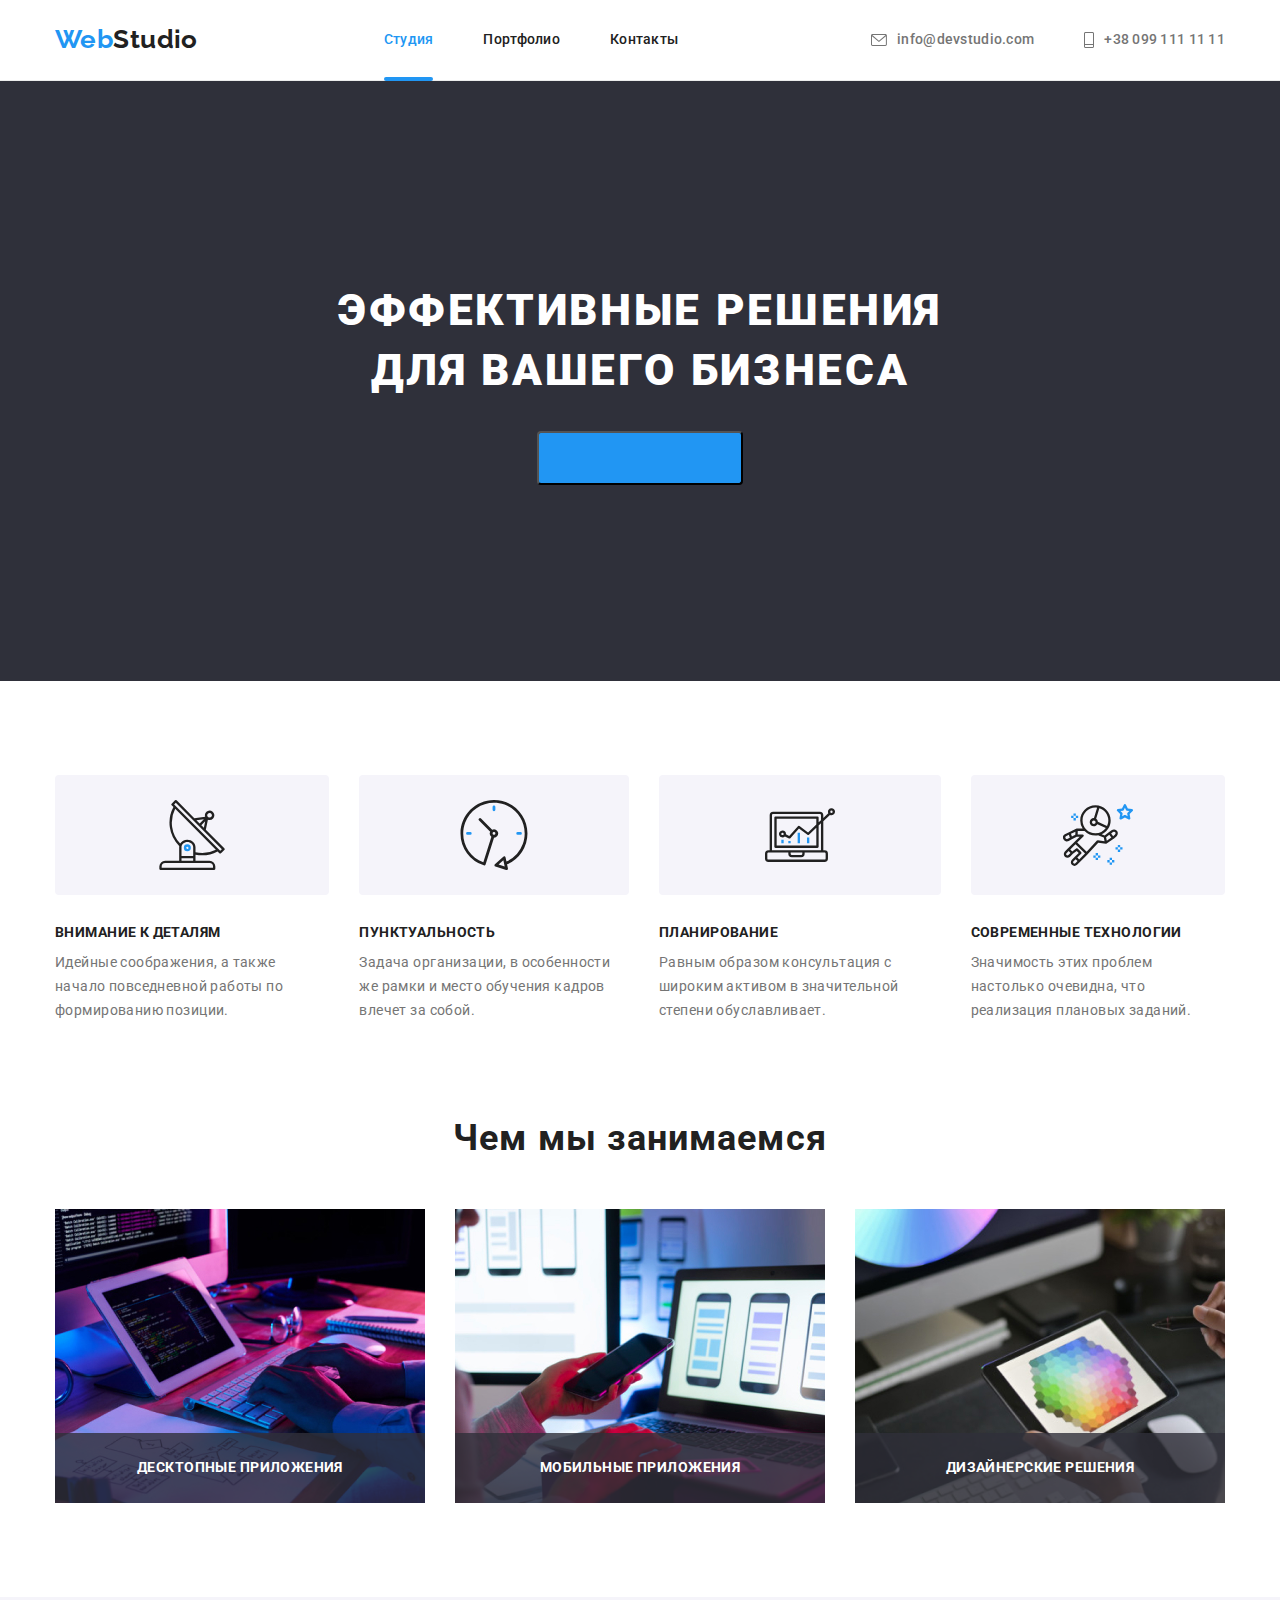
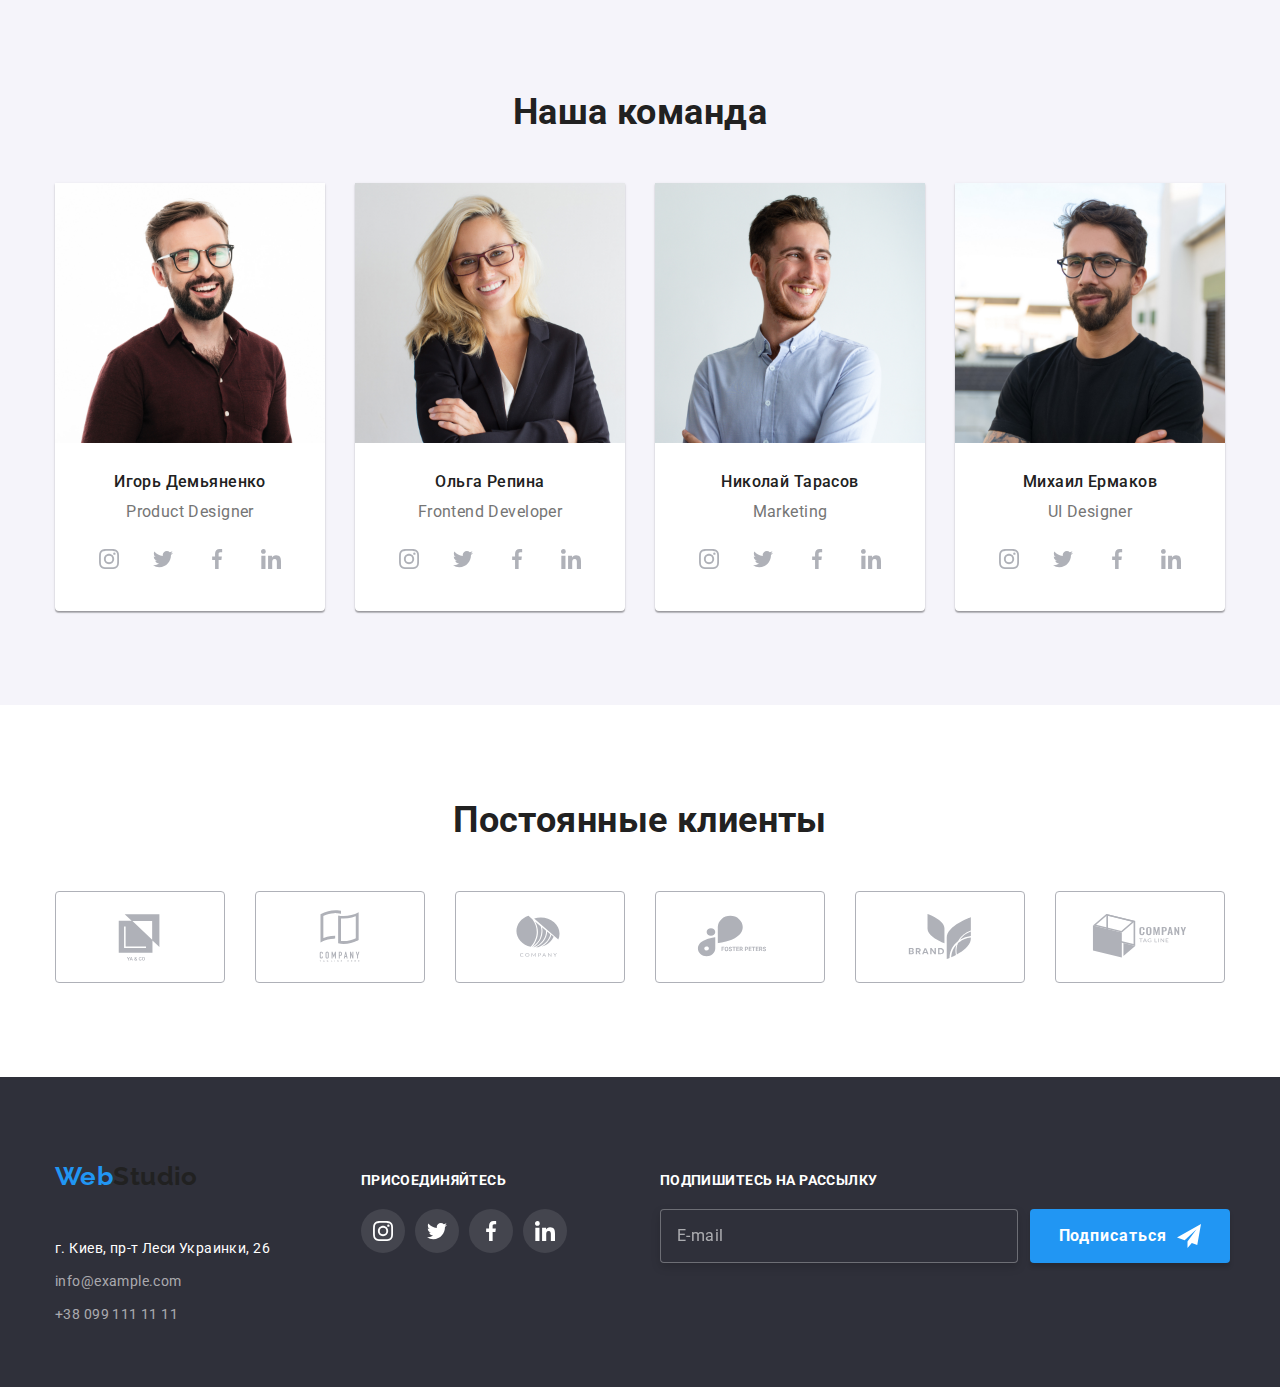
==== commit b24af37c: "на роботі" ====
--- a/index.html
+++ b/index.html
@@ -2,18 +2,26 @@
 <html lang="ru">
 
 <head>
-  <meta charset="UTF-8">
-  <meta http-equiv="X-UA-Compatible" content="IE=edge">
-  <meta name="viewport" content="width=
-     initial-scale=1.0">
+  <meta charset="UTF-8" />
+  <meta http-equiv="X-UA-Compatible" content="IE=edge" />
+  <meta name="viewport" content="width=device-width, initial-scale=1.0" />
   <title>Studio</title>
-  <link rel="stylesheet"
-    href="https://cdnjs.cloudflare.com/ajax/libs/modern-normalize/1.0.0/modern-normalize.min.css" />
-  <link rel="preconnect" href="https://fonts.googleapis.com">
-  <link rel="preconnect" href="https://fonts.gstatic.com" crossorigin>
-  <link href="https://fonts.googleapis.com/css2?family=Raleway:wght@700&family=Roboto:wght@400;500;700;900&display=swap"
-    rel="stylesheet">
-  <link rel="stylesheet" href="./css/main.min.css">
+  <!-- фонд початок -->
+  <link rel="preconnect" href="https://fonts.googleapis.com" />
+  <link rel="preconnect" href="https://fonts.gstatic.com" crossorigin />
+  <link
+    href="https://fonts.googleapis.com/css2?family=Oleo+Script&family=Raleway:wght@700&family=Roboto:wght@400;500;700;900&display=swap"
+    rel="stylesheet" />
+  <!-- фонди кінець -->
+
+  <!-- Normalize stiles початок -->
+  <link rel="stylesheet" href="https://cdn.jsdelivr.net/npm/modern-normalize@1.1.0/modern-normalize.min.css" />
+  <!-- Normalize stiles кінець -->
+  <!-- css -->
+  <link rel="stylesheet" href="./css/main.min.css" />
+
+  <link rel=" stylesheet" href="./css/styles.css" />
+
 </head>
 
 <body>
--- a/css/main.min.css
+++ b/css/main.min.css
@@ -1,921 +1 @@
-.visually-hidden {
-	position: absolute;
-	width: 1px;
-	height: 1px;
-	margin: -1px;
-	border: 0;
-	padding: 0;
-	white-space: nowrap;
-	-webkit-clip-path: inset(100%);
-	clip-path: inset(100%);
-	clip: rect(0 0 0 0);
-	overflow: hidden;
-}
-.footer-contacts__list,
-.team__list,
-.clients__list,
-.site-nav,
-.example__list,
-.header-links,
-.products-section__list,
-.soclinks-list,
-.filter {
-	list-style: none;
-	margin: 0;
-	padding: 0;
-}
-.footer-contacts__adress,
-.footer-contacts__link,
-.footer-contacts__list,
-.site-nav__link,
-.site-nav__link--current,
-.header-links__link,
-.products-section__description,
-.logo {
-	text-decoration: none;
-	font-style: normal;
-	margin: 0;
-	padding: 0;
-}
-.team__text,
-.team__subtitle,
-.team__title,
-.clients__title,
-.example__text,
-.example__title,
-.feature__text,
-.feature__subtitle,
-.modal__feedtext {
-	margin-top: 0;
-	margin-bottom: 0;
-}
-.example__text,
-.feature__icon,
-.subscribe-form__button,
-.soclinks-list__icon,
-.soclinks-list__link,
-.soclinks-list,
-.modal-form__accepting,
-.modal-form__submit,
-.modal__button {
-	display: -webkit-box;
-	display: -ms-flexbox;
-	display: flex;
-	-webkit-box-pack: center;
-	-ms-flex-pack: center;
-	justify-content: center;
-	-webkit-box-align: center;
-	-ms-flex-align: center;
-	align-items: center;
-}
-img {
-	display: block;
-	max-width: 100%;
-	height: auto;
-}
-body {
-	color: #212121;
-	font-family: "Roboto", sans-serif;
-	background-color: #fff;
-	font-size: 14px;
-	letter-spacing: 0.03em;
-}
-.container {
-	width: 1200px;
-	margin-left: auto;
-	margin-right: auto;
-	padding-left: 15px;
-	padding-right: 15px;
-}
-.section {
-	padding-top: 94px;
-	padding-bottom: 94px;
-}
-.logo {
-	display: -webkit-box;
-	display: -ms-flexbox;
-	display: flex;
-	-webkit-box-align: center;
-	-ms-flex-align: center;
-	align-items: center;
-	padding-top: 24px;
-	padding-bottom: 25px;
-	color: #212121;
-	font-family: "Raleway", sans-serif;
-	font-weight: 700;
-	font-size: 26px;
-	line-height: 1.19;
-}
-.footer__logo {
-	color: #fff;
-	padding-bottom: 0;
-}
-.logo__accent {
-	color: #2196f3;
-}
-.backdrop {
-	position: fixed;
-	top: 0;
-	right: 0;
-	left: 0;
-	width: 100%;
-	height: 100%;
-	margin-left: auto;
-	margin-right: auto;
-	background: rgba(0, 0, 0, 0.2);
-	opacity: 1;
-	-webkit-transition: opacity 250ms cubic-bezier(0.4, 0, 0.2, 1);
-	transition: opacity 250ms cubic-bezier(0.4, 0, 0.2, 1);
-}
-.modal {
-	padding: 40px;
-	position: absolute;
-	top: 50%;
-	left: 50%;
-	min-width: 528px;
-	min-height: 581px;
-	background: #fff;
-	-webkit-box-shadow: 0px 1px 3px rgba(0, 0, 0, 0.12), 0px 1px 1px rgba(0, 0, 0, 0.14), 0px 2px 1px rgba(0, 0, 0, 0.2);
-	box-shadow: 0px 1px 3px rgba(0, 0, 0, 0.12), 0px 1px 1px rgba(0, 0, 0, 0.14), 0px 2px 1px rgba(0, 0, 0, 0.2);
-	border-radius: 4px;
-	-webkit-transform: translate(-50%, -50%) scale(1);
-	transform: translate(-50%, -50%) scale(1);
-	-webkit-transition: -webkit-transform 250ms cubic-bezier(0.4, 0, 0.2, 1);
-	transition: -webkit-transform 250ms cubic-bezier(0.4, 0, 0.2, 1);
-	transition: transform 250ms cubic-bezier(0.4, 0, 0.2, 1);
-	transition: transform 250ms cubic-bezier(0.4, 0, 0.2, 1), -webkit-transform 250ms cubic-bezier(0.4, 0, 0.2, 1);
-}
-.modal__button {
-	position: absolute;
-	top: 8px;
-	right: 8px;
-	width: 30px;
-	height: 30px;
-	border: 1px solid rgba(0, 0, 0, 0.1);
-	border-radius: 50%;
-	background: rgba(0, 0, 0, 0);
-	cursor: pointer;
-}
-.modal__button:focus .modal__close {
-	fill: #2196f3;
-}
-.modal__close {
-	-webkit-transition: fill 250ms cubic-bezier(0.4, 0, 0.2, 1);
-	transition: fill 250ms cubic-bezier(0.4, 0, 0.2, 1);
-}
-.backdrop.is-hidden {
-	opacity: 0;
-	pointer-events: none;
-}
-.backdrop.is-hidden .modal {
-	-webkit-transform: translate(-50%, -50%) scale(0.9);
-	transform: translate(-50%, -50%) scale(0.9);
-}
-.modal__feedtext {
-	margin-bottom: 12px;
-	font-weight: 700;
-	font-size: 20px;
-	line-height: 1.15;
-	text-align: center;
-	color: #212121;
-}
-.modal-form__label {
-	display: -webkit-box;
-	display: -ms-flexbox;
-	display: flex;
-	-webkit-box-orient: vertical;
-	-webkit-box-direction: normal;
-	-ms-flex-direction: column;
-	flex-direction: column;
-	margin-bottom: 10px;
-	font-size: 12px;
-	line-height: 14px;
-	letter-spacing: 0.01em;
-	color: #757575;
-	position: relative;
-}
-.modal-form__label:focus-within > .modal-form__icon {
-	fill: #2196f3;
-}
-.modal-form__label .modal-form__input:focus {
-	border-color: #2196f3;
-}
-.modal-form__label textarea {
-	width: 100%;
-	min-height: 120px;
-	resize: none;
-	margin-top: 4px;
-	border: 1px solid rgba(33, 33, 33, 0.2);
-	border-radius: 4px;
-	padding: 12px 16px;
-	margin-bottom: 20px;
-	outline: rgba(0, 0, 0, 0);
-	-webkit-transition: border-color 250ms cubic-bezier(0.4, 0, 0.2, 1);
-	transition: border-color 250ms cubic-bezier(0.4, 0, 0.2, 1);
-}
-.modal-form__label textarea::-webkit-input-placeholder {
-	font-size: 12px;
-	line-height: 1.17px;
-	letter-spacing: 0.01em;
-	color: rgba(117, 117, 117, 0.5);
-}
-.modal-form__label textarea::-moz-placeholder {
-	font-size: 12px;
-	line-height: 1.17px;
-	letter-spacing: 0.01em;
-	color: rgba(117, 117, 117, 0.5);
-}
-.modal-form__label textarea:-ms-input-placeholder {
-	font-size: 12px;
-	line-height: 1.17px;
-	letter-spacing: 0.01em;
-	color: rgba(117, 117, 117, 0.5);
-}
-.modal-form__label textarea::-ms-input-placeholder {
-	font-size: 12px;
-	line-height: 1.17px;
-	letter-spacing: 0.01em;
-	color: rgba(117, 117, 117, 0.5);
-}
-.modal-form__label textarea::placeholder {
-	font-size: 12px;
-	line-height: 1.17px;
-	letter-spacing: 0.01em;
-	color: rgba(117, 117, 117, 0.5);
-}
-.modal-form__terms {
-	font-family: inherit;
-	line-height: 1.71;
-	color: #757575;
-	color: #2196f3;
-	text-decoration: underline;
-}
-.modal-form__submit {
-	min-width: 200px;
-	height: 100%;
-	padding: 10px 55px;
-	margin-left: auto;
-	margin-right: auto;
-	margin-top: 30px;
-	font-family: inherit;
-	font-weight: 700;
-	font-size: 16px;
-	line-height: 1.88;
-	letter-spacing: 0.06em;
-	color: #fff;
-	background: #2196f3;
-	-webkit-box-shadow: 0px 4px 4px rgba(0, 0, 0, 0.15);
-	box-shadow: 0px 4px 4px rgba(0, 0, 0, 0.15);
-	border-radius: 4px;
-	border-color: rgba(0, 0, 0, 0);
-	-webkit-transition: background-color 250ms cubic-bezier(0.4, 0, 0.2, 1), color 250ms cubic-bezier(0.4, 0, 0.2, 1);
-	transition: background-color 250ms cubic-bezier(0.4, 0, 0.2, 1), color 250ms cubic-bezier(0.4, 0, 0.2, 1);
-}
-.modal-form__submit:hover,
-.modal-form__submit:focus {
-	color: #fff;
-	background-color: #2196f3;
-	cursor: pointer;
-}
-.modal-form__accepting {
-	font-family: inherit;
-	line-height: 1.71;
-	color: #757575;
-}
-.modal-form__checkbox {
-	position: absolute;
-	width: 1px;
-	height: 1px;
-	margin: -1px;
-	border: 0;
-	padding: 0;
-	white-space: nowrap;
-	-webkit-clip-path: inset(100%);
-	clip-path: inset(100%);
-	clip: rect(0 0 0 0);
-	overflow: hidden;
-}
-.modal-form__checkbox:checked + .modal-form__check {
-	background-color: #2196f3;
-	border-color: #2196f3;
-}
-.modal-form__check {
-	position: absolute;
-	left: 51.5px;
-	background-origin: border-box;
-	-webkit-transition: background-color 250ms cubic-bezier(0.4, 0, 0.2, 1),
-		border-color 250ms cubic-bezier(0.4, 0, 0.2, 1);
-	transition: background-color 250ms cubic-bezier(0.4, 0, 0.2, 1), border-color 250ms cubic-bezier(0.4, 0, 0.2, 1);
-}
-.modal-form__box {
-	display: inline-block;
-	width: 16px;
-	height: 15px;
-	border: 2px solid #212121;
-	margin-right: 8px;
-}
-.modal-form__input {
-	width: 448px;
-	min-height: 40px;
-	border: 1px solid rgba(33, 33, 33, 0.2);
-	border-radius: 4px;
-	margin-top: 4px;
-	padding-top: 12px;
-	padding-bottom: 12px;
-	padding-left: 42px;
-	outline: rgba(0, 0, 0, 0);
-	-webkit-transition: border-color 250ms cubic-bezier(0.4, 0, 0.2, 1);
-	transition: border-color 250ms cubic-bezier(0.4, 0, 0.2, 1);
-}
-.modal-form__icon {
-	position: absolute;
-	top: 15px;
-	left: 12px;
-	-webkit-transition: fill 250ms cubic-bezier(0.4, 0, 0.2, 1);
-	transition: fill 250ms cubic-bezier(0.4, 0, 0.2, 1);
-}
-.modal-form__label textarea:focus {
-	border-color: #2196f3;
-}
-.filter {
-	display: -webkit-box;
-	display: -ms-flexbox;
-	display: flex;
-	margin-bottom: 50px;
-	-webkit-box-pack: center;
-	-ms-flex-pack: center;
-	justify-content: center;
-}
-.filter__button {
-	display: inline-block;
-	padding: 6px 22px;
-	margin-right: 8px;
-	border: none;
-	border-radius: 4px;
-	color: #212121;
-	background-color: #f5f4fa;
-	border-color: #f5f4fa;
-	font-family: "Roboto", sans-serif;
-	font-weight: 500;
-	font-size: 16px;
-	line-height: 1.63;
-	letter-spacing: 0.03em;
-	text-align: center;
-	-webkit-transition: color 250ms cubic-bezier(0.4, 0, 0.2, 1), background-color 250ms cubic-bezier(0.4, 0, 0.2, 1),
-		-webkit-box-shadow 250ms cubic-bezier(0.4, 0, 0.2, 1);
-	transition: color 250ms cubic-bezier(0.4, 0, 0.2, 1), background-color 250ms cubic-bezier(0.4, 0, 0.2, 1),
-		-webkit-box-shadow 250ms cubic-bezier(0.4, 0, 0.2, 1);
-	transition: color 250ms cubic-bezier(0.4, 0, 0.2, 1), background-color 250ms cubic-bezier(0.4, 0, 0.2, 1),
-		box-shadow 250ms cubic-bezier(0.4, 0, 0.2, 1);
-	transition: color 250ms cubic-bezier(0.4, 0, 0.2, 1), background-color 250ms cubic-bezier(0.4, 0, 0.2, 1),
-		box-shadow 250ms cubic-bezier(0.4, 0, 0.2, 1), -webkit-box-shadow 250ms cubic-bezier(0.4, 0, 0.2, 1);
-	cursor: pointer;
-}
-.filter__button:hover,
-.filter__button:focus {
-	color: #fff;
-	background-color: #2196f3;
-	-webkit-box-shadow: 0px 3px 1px rgba(0, 0, 0, 0.1), 0px 1px 2px rgba(0, 0, 0, 0.08), 0px 2px 2px rgba(0, 0, 0, 0.12);
-	box-shadow: 0px 3px 1px rgba(0, 0, 0, 0.1), 0px 1px 2px rgba(0, 0, 0, 0.08), 0px 2px 2px rgba(0, 0, 0, 0.12);
-}
-.soclinks-list__link {
-	width: 44px;
-	height: 44px;
-	border: 0;
-	border-radius: 50%;
-	color: #afb1b8;
-	-webkit-transition: background-color 250ms cubic-bezier(0.4, 0, 0.2, 1), color 250ms cubic-bezier(0.4, 0, 0.2, 1);
-	transition: background-color 250ms cubic-bezier(0.4, 0, 0.2, 1), color 250ms cubic-bezier(0.4, 0, 0.2, 1);
-}
-.soclinks-list__link:hover,
-.soclinks-list__link:focus {
-	background-color: #2196f3;
-	color: #fff;
-}
-.soclinks-list__link--invers {
-	color: #fff;
-	background: rgba(255, 255, 255, 0.1);
-}
-.soclinks-list__icon {
-	fill: currentColor;
-}
-.soclinks-list__item:not(:last-child) {
-	margin-right: 10px;
-}
-.products-section__par {
-	color: #757575;
-	font-size: 16px;
-	line-height: 1.88;
-}
-.products-section__title {
-	margin-bottom: 4px;
-	color: #212121;
-	font-weight: 700;
-	font-size: 18px;
-	line-height: 2;
-	letter-spacing: 0.06em;
-}
-.products-section__list {
-	display: -webkit-box;
-	display: -ms-flexbox;
-	display: flex;
-	-ms-flex-wrap: wrap;
-	flex-wrap: wrap;
-	padding: 0;
-	gap: 30px;
-}
-.products-section__card {
-	width: calc((100% - 60px) / 3);
-}
-.products-section__card:hover .products-section__overlay {
-	-webkit-transform: translateY(0);
-	transform: translateY(0);
-}
-.products-section__description {
-	display: block;
-	padding-left: 24px;
-	padding-top: 20px;
-	padding-bottom: 20px;
-	border-bottom: 1px solid #eee;
-	border-left: 1px solid #eee;
-	border-right: 1px solid #eee;
-	-webkit-transition: -webkit-box-shadow 250ms cubic-bezier(0.4, 0, 0.2, 1);
-	transition: -webkit-box-shadow 250ms cubic-bezier(0.4, 0, 0.2, 1);
-	transition: box-shadow 250ms cubic-bezier(0.4, 0, 0.2, 1);
-	transition: box-shadow 250ms cubic-bezier(0.4, 0, 0.2, 1), -webkit-box-shadow 250ms cubic-bezier(0.4, 0, 0.2, 1);
-}
-.products-section__description:hover,
-.products-section__description:focus {
-	-webkit-box-shadow: 0px 1px 1px rgba(0, 0, 0, 0.12), 0px 4px 4px rgba(0, 0, 0, 0.06), 1px 4px 6px rgba(0, 0, 0, 0.16);
-	box-shadow: 0px 1px 1px rgba(0, 0, 0, 0.12), 0px 4px 4px rgba(0, 0, 0, 0.06), 1px 4px 6px rgba(0, 0, 0, 0.16);
-}
-.products-section__link {
-	display: block;
-}
-.products-section__wrapper {
-	position: relative;
-	overflow: hidden;
-}
-.products-section__text {
-	font-size: 18px;
-	line-height: 1.56;
-	color: #fff;
-}
-.products-section__overlay {
-	position: absolute;
-	width: 100%;
-	height: 100%;
-	top: 0;
-	padding: 63px 24px;
-	background: rgba(33, 150, 243, 0.9);
-	-webkit-transform: translateY(100%);
-	transform: translateY(100%);
-	-webkit-transition: -webkit-transform 250ms cubic-bezier(0.4, 0, 0.2, 1);
-	transition: -webkit-transform 250ms cubic-bezier(0.4, 0, 0.2, 1);
-	transition: transform 250ms cubic-bezier(0.4, 0, 0.2, 1);
-	transition: transform 250ms cubic-bezier(0.4, 0, 0.2, 1), -webkit-transform 250ms cubic-bezier(0.4, 0, 0.2, 1);
-}
-.subscribe-form__field {
-	display: -webkit-box;
-	display: -ms-flexbox;
-	display: flex;
-}
-.subscribe-form__text {
-	margin-bottom: 20px;
-	font-weight: 700;
-	font-size: 14px;
-	line-height: 1.14;
-	text-transform: uppercase;
-	color: #fff;
-}
-.subscribe-form__lable {
-	display: -webkit-box;
-	display: -ms-flexbox;
-	display: flex;
-}
-.subscribe-form__input {
-	width: 358px;
-	font-family: inherit;
-	padding-top: 15px;
-	padding-bottom: 15px;
-	padding-left: 16px;
-	background-color: #2f303a;
-	color: rgba(255, 255, 255, 0.6);
-	border: 1px solid rgba(255, 255, 255, 0.3);
-	-webkit-filter: drop-shadow(0px 4px 4px rgba(0, 0, 0, 0.15));
-	filter: drop-shadow(0px 4px 4px rgba(0, 0, 0, 0.15));
-	border-radius: 4px;
-}
-.subscribe-form__input::-webkit-input-placeholder {
-	font-size: 16px;
-	line-height: 1.25;
-	letter-spacing: 0.03em;
-	color: rgba(255, 255, 255, 0.6);
-}
-.subscribe-form__input::-moz-placeholder {
-	font-size: 16px;
-	line-height: 1.25;
-	letter-spacing: 0.03em;
-	color: rgba(255, 255, 255, 0.6);
-}
-.subscribe-form__input:-ms-input-placeholder {
-	font-size: 16px;
-	line-height: 1.25;
-	letter-spacing: 0.03em;
-	color: rgba(255, 255, 255, 0.6);
-}
-.subscribe-form__input::-ms-input-placeholder {
-	font-size: 16px;
-	line-height: 1.25;
-	letter-spacing: 0.03em;
-	color: rgba(255, 255, 255, 0.6);
-}
-.subscribe-form__input::placeholder {
-	font-size: 16px;
-	line-height: 1.25;
-	letter-spacing: 0.03em;
-	color: rgba(255, 255, 255, 0.6);
-}
-.subscribe-form__button {
-	min-width: 200px;
-	height: 100%;
-	padding-top: 10px;
-	padding-bottom: 10px;
-	margin-left: 12px;
-	font-family: inherit;
-	font-weight: 700;
-	font-size: 16px;
-	line-height: 1.88;
-	letter-spacing: 0.06em;
-	color: #fff;
-	background: #2196f3;
-	-webkit-box-shadow: 0px 4px 4px rgba(0, 0, 0, 0.15);
-	box-shadow: 0px 4px 4px rgba(0, 0, 0, 0.15);
-	border-radius: 4px;
-	border-color: rgba(0, 0, 0, 0);
-	-webkit-transition: background-color 250ms cubic-bezier(0.4, 0, 0.2, 1), color 250ms cubic-bezier(0.4, 0, 0.2, 1);
-	transition: background-color 250ms cubic-bezier(0.4, 0, 0.2, 1), color 250ms cubic-bezier(0.4, 0, 0.2, 1);
-}
-.subscribe-form__button:hover,
-.subscribe-form__button:focus {
-	color: #fff;
-	background-color: #2196f3;
-	cursor: pointer;
-}
-.subscribe-form__send {
-	margin-left: 10px;
-}
-.page-header {
-	display: -webkit-box;
-	display: -ms-flexbox;
-	display: flex;
-	border-bottom: 1px solid #ececec;
-}
-.page-header__wrapper {
-	display: -webkit-box;
-	display: -ms-flexbox;
-	display: flex;
-	-webkit-box-pack: justify;
-	-ms-flex-pack: justify;
-	justify-content: space-between;
-}
-.page-header__nav {
-	display: -webkit-box;
-	display: -ms-flexbox;
-	display: flex;
-	gap: 93px;
-}
-.header-links {
-	display: -webkit-box;
-	display: -ms-flexbox;
-	display: flex;
-	padding-right: 0;
-	padding-left: 0;
-	margin-left: auto;
-	-webkit-box-align: center;
-	-ms-flex-align: center;
-	align-items: center;
-}
-.header-links__link {
-	display: -webkit-box;
-	display: -ms-flexbox;
-	display: flex;
-	padding-top: 32px;
-	padding-bottom: 32px;
-	-webkit-box-align: center;
-	-ms-flex-align: center;
-	align-items: center;
-	color: #757575;
-	font-weight: 500;
-	line-height: 1.14;
-	letter-spacing: 0.02em;
-	-webkit-transition: color 250ms cubic-bezier(0.4, 0, 0.2, 1), fill 250ms cubic-bezier(0.4, 0, 0.2, 1);
-	transition: color 250ms cubic-bezier(0.4, 0, 0.2, 1), fill 250ms cubic-bezier(0.4, 0, 0.2, 1);
-}
-.header-links__link:hover,
-.header-links__link:focus {
-	color: #2196f3;
-	fill: #2196f3;
-}
-.header-links__item + .header-links__item {
-	margin-left: 50px;
-}
-.header-links__icon {
-	margin-right: 10px;
-	fill: currentColor;
-}
-.feature__list {
-	display: -webkit-box;
-	display: -ms-flexbox;
-	display: flex;
-	gap: 30px;
-	list-style: none;
-}
-.feature__subtitle {
-	margin-bottom: 10px;
-	font-weight: 700;
-	font-size: 14px;
-	line-height: 1.14;
-	letter-spacing: 0.03em;
-	text-transform: uppercase;
-	color: #212121;
-}
-.feature__icon {
-	min-height: 120px;
-	border-radius: 4px;
-	margin-bottom: 30px;
-	background-color: #f5f4fa;
-}
-.feature__text {
-	line-height: 1.71;
-	color: #757575;
-}
-.hero {
-	background-color: #2f303a;
-	text-align: center;
-	padding-top: 200px;
-	padding-bottom: 200px;
-}
-.hero__title {
-	margin-bottom: 30px;
-	max-width: 696px;
-	color: #fff;
-	font-weight: 900;
-	font-size: 44px;
-	line-height: 1.36;
-	letter-spacing: 0.06em;
-	text-transform: uppercase;
-}
-.overlay {
-	max-width: 1600px;
-	height: 600px;
-	margin-left: auto;
-	margin-right: auto;
-	background-image: -webkit-gradient(
-			linear,
-			left top,
-			right top,
-			from(rgba(47, 48, 58, 0.4)),
-			to(rgba(47, 48, 58, 0.4))
-		),
-		url(../images/gradientp.png);
-	background-image: linear-gradient(to right, rgba(47, 48, 58, 0.4), rgba(47, 48, 58, 0.4)),
-		url(../images/gradientp.png);
-}
-.hero__button {
-	display: inline-block;
-	padding: 10px 32px;
-	color: #fff;
-	background-color: #2196f3;
-	border-color: #2196f3;
-	border-radius: 4px;
-	font-family: inherit;
-	font-weight: 700;
-	font-size: 16px;
-	line-height: 1.88;
-	letter-spacing: 0.06em;
-}
-.hero__button:hover,
-.hero__button:focus {
-	color: #fff;
-	background-color: #2196f3;
-	cursor: pointer;
-}
-.example {
-	padding-top: 0px;
-}
-.example__title {
-	margin-bottom: 50px;
-	font-weight: 700;
-	font-size: 36px;
-	line-height: 1.17;
-	letter-spacing: 0.03em;
-	text-align: center;
-}
-.example__list {
-	display: -webkit-box;
-	display: -ms-flexbox;
-	display: flex;
-	gap: 30px;
-}
-.example__text {
-	position: absolute;
-	bottom: 0;
-	width: 100%;
-	height: 70px;
-	font-weight: 700;
-	line-height: 1.14;
-	text-transform: uppercase;
-	color: #fff;
-}
-.example__thumb::before {
-	content: "";
-	width: 100%;
-	height: 70px;
-	display: block;
-	position: absolute;
-	bottom: 0;
-	left: 0;
-	right: 0;
-	background: rgba(47, 48, 58, 0.8);
-}
-.example__item {
-	position: relative;
-}
-.site-nav {
-	display: -webkit-box;
-	display: -ms-flexbox;
-	display: flex;
-	padding-left: 0;
-}
-.site-nav__item {
-	margin-right: 50px;
-	position: relative;
-}
-.site-nav__item:last-child {
-	margin-right: 0;
-}
-.site-nav__link {
-	display: block;
-	padding-top: 32px;
-	padding-bottom: 32px;
-	color: #212121;
-	font-weight: 500;
-	line-height: 1.14;
-	letter-spacing: 0.02em;
-	-webkit-transition: color 250ms cubic-bezier(0.4, 0, 0.2, 1);
-	transition: color 250ms cubic-bezier(0.4, 0, 0.2, 1);
-}
-.site-nav__link:hover,
-.site-nav__link:focus {
-	color: #2196f3;
-}
-.site-nav__link--current {
-	color: #2196f3;
-}
-.site-nav__link--current::after {
-	position: absolute;
-	display: block;
-	content: "";
-	bottom: -1px;
-	left: 0;
-	height: 4px;
-	width: 100%;
-	background-color: #2196f3;
-	border-radius: 2px;
-}
-.clients__title {
-	margin-bottom: 50px;
-	font-weight: 700;
-	font-size: 36px;
-	line-height: 1.17;
-	text-align: center;
-	color: #212121;
-}
-.clients__list {
-	display: -webkit-box;
-	display: -ms-flexbox;
-	display: flex;
-	gap: 30px;
-}
-.clients__link {
-	display: -webkit-box;
-	display: -ms-flexbox;
-	display: flex;
-	width: 170px;
-	height: 92px;
-	border-radius: 4px;
-	border: 1px solid #afb1b8;
-	-webkit-box-align: center;
-	-ms-flex-align: center;
-	align-items: center;
-	-webkit-box-pack: center;
-	-ms-flex-pack: center;
-	justify-content: center;
-	color: #afb1b8;
-	border-color: #afb1b8;
-	-webkit-transition: color 250ms cubic-bezier(0.4, 0, 0.2, 1), border-color 250ms cubic-bezier(0.4, 0, 0.2, 1);
-	transition: color 250ms cubic-bezier(0.4, 0, 0.2, 1), border-color 250ms cubic-bezier(0.4, 0, 0.2, 1);
-}
-.clients__link:hover,
-.clients__link:focus {
-	color: #2196f3;
-	border-color: #2196f3;
-}
-.clients__icon {
-	fill: currentColor;
-}
-.clients-item:not(:last-child) {
-	margin-right: 30px;
-}
-.team {
-	background-color: #f5f4fa;
-}
-.team__title {
-	font-weight: 700;
-	font-size: 36px;
-	line-height: 1.17;
-	margin-bottom: 50px;
-	text-align: center;
-}
-.team__card {
-	background-color: #fff;
-	-webkit-box-shadow: 0px 1px 3px rgba(0, 0, 0, 0.12), 0px 1px 1px rgba(0, 0, 0, 0.14), 0px 2px 1px rgba(0, 0, 0, 0.2);
-	box-shadow: 0px 1px 3px rgba(0, 0, 0, 0.12), 0px 1px 1px rgba(0, 0, 0, 0.14), 0px 2px 1px rgba(0, 0, 0, 0.2);
-	border-radius: 0px 0px 4px 4px;
-	padding-bottom: 30px;
-}
-.team__subtitle {
-	font-weight: 500;
-	font-size: 16px;
-	line-height: 1.17;
-	text-align: center;
-	margin-top: 30px;
-}
-.team__text {
-	color: #757575;
-	font-size: 16px;
-	line-height: 1.19;
-	text-align: center;
-	margin-top: 10px;
-	margin-bottom: 16px;
-}
-.team__list {
-	display: -webkit-box;
-	display: -ms-flexbox;
-	display: flex;
-	gap: 30px;
-}
-.footer {
-	background-color: #2f303a;
-	padding-top: 60px;
-	padding-bottom: 60px;
-}
-.footer__wrapper {
-	display: -webkit-box;
-	display: -ms-flexbox;
-	display: flex;
-	-webkit-box-align: baseline;
-	-ms-flex-align: baseline;
-	align-items: baseline;
-}
-.footer-contacts__list {
-	display: block;
-	padding-left: 0;
-	margin-top: 20px;
-	-webkit-transition: color 250ms cubic-bezier(0.4, 0, 0.2, 1);
-	transition: color 250ms cubic-bezier(0.4, 0, 0.2, 1);
-}
-.footer-contacts__link {
-	display: block;
-	color: rgba(255, 255, 255, 0.6);
-	line-height: 1.71;
-	margin-top: 9px;
-}
-.footer-contacts__link:hover,
-.footer-contacts__link:focus {
-	color: #2196f3;
-}
-.footer-contacts__adress {
-	color: #fff;
-	line-height: 1.71;
-	-webkit-transition: color 250ms cubic-bezier(0.4, 0, 0.2, 1);
-	transition: color 250ms cubic-bezier(0.4, 0, 0.2, 1);
-}
-.footer-contacts__adress:hover {
-	color: #2196f3;
-}
-.join {
-	-webkit-box-align: center;
-	-ms-flex-align: center;
-	align-items: center;
-	margin-left: 70px;
-	margin-right: 93px;
-}
-.join__title {
-	font-weight: 700;
-	line-height: 1.14;
-	text-transform: uppercase;
-	color: #fff;
-	margin-bottom: 20px;
-} /*# sourceMappingURL=main.min.css.map */
+:root{--primary-text-color: #212121;--secondary-text-color: #757575;--accent-color: #2196f3;--accent-text-color: #ffffff;--primary-bg-color: #e5e5e5;--secondary-bg-color: #f5f4fa;--accent-bg-color: #2f303a;--border-header-color: #ececec;--border-card-color: #eeeeee;--social-links-color: #afb1b8}.visually-hidden{position:absolute;width:1px;height:1px;margin:-1px;border:0;padding:0;white-space:nowrap;-webkit-clip-path:inset(100%);clip-path:inset(100%);clip:rect(0 0 0 0);overflow:hidden}.footer-contacts__list,.team__list,.clients__list,.site-nav,.example__list,.header-links,.products-section__list,.soclinks-list,.filter{list-style:none;margin:0;padding:0}.footer-contacts__adress,.footer-contacts__link,.footer-contacts__list,.site-nav__link,.site-nav__link--current,.header-links__link,.products-section__description,.logo{text-decoration:none;font-style:normal;margin:0;padding:0}.team__text,.team__subtitle,.team__title,.clients__title,.example__text,.example__title,.feature__text,.feature__subtitle,.modal__feedtext{margin-top:0;margin-bottom:0}.example__text,.feature__icon,.subscribe-form__button,.soclinks-list__icon,.soclinks-list__link,.soclinks-list,.modal-form__accepting,.modal-form__submit,.modal__button{display:-webkit-box;display:-ms-flexbox;display:flex;-webkit-box-pack:center;-ms-flex-pack:center;justify-content:center;-webkit-box-align:center;-ms-flex-align:center;align-items:center}img{display:block;max-width:100%;height:auto}body{color:var(--primary-text-color);font-family:"Roboto",sans-serif;background-color:var(--accent-text-color);font-size:14px;letter-spacing:.03em}.container{width:1200px;margin-left:auto;margin-right:auto;padding-left:15px;padding-right:15px}.section{padding-top:94px;padding-bottom:94px}.logo{display:-webkit-box;display:-ms-flexbox;display:flex;-webkit-box-align:center;-ms-flex-align:center;align-items:center;padding-top:24px;padding-bottom:25px;color:var(--primary-text-color);font-family:"Raleway",sans-serif;font-weight:700;font-size:26px;line-height:1.19}.footer__logo{color:var(--accent-text-color);padding-bottom:0}.logo__accent{color:var(--accent-color)}.backdrop{position:fixed;top:0;right:0;left:0;width:100%;height:100%;margin-left:auto;margin-right:auto;background:rgba(0,0,0,.2);opacity:1;-webkit-transition:opacity 250ms cubic-bezier(0.4, 0, 0.2, 1);transition:opacity 250ms cubic-bezier(0.4, 0, 0.2, 1)}.modal{padding:40px;position:absolute;top:50%;left:50%;min-width:528px;min-height:581px;background:var(--accent-text-color);-webkit-box-shadow:0px 1px 3px rgba(0,0,0,.12),0px 1px 1px rgba(0,0,0,.14),0px 2px 1px rgba(0,0,0,.2);box-shadow:0px 1px 3px rgba(0,0,0,.12),0px 1px 1px rgba(0,0,0,.14),0px 2px 1px rgba(0,0,0,.2);border-radius:4px;-webkit-transform:translate(-50%, -50%) scale(1);transform:translate(-50%, -50%) scale(1);-webkit-transition:-webkit-transform 250ms cubic-bezier(0.4, 0, 0.2, 1);transition:-webkit-transform 250ms cubic-bezier(0.4, 0, 0.2, 1);transition:transform 250ms cubic-bezier(0.4, 0, 0.2, 1);transition:transform 250ms cubic-bezier(0.4, 0, 0.2, 1), -webkit-transform 250ms cubic-bezier(0.4, 0, 0.2, 1)}.modal__button{position:absolute;top:8px;right:8px;width:30px;height:30px;border:1px solid rgba(0,0,0,.1);border-radius:50%;background:rgba(0,0,0,0);cursor:pointer}.modal__button:focus .modal__close{fill:var(--accent-color)}.modal__close{-webkit-transition:fill 250ms cubic-bezier(0.4, 0, 0.2, 1);transition:fill 250ms cubic-bezier(0.4, 0, 0.2, 1)}.backdrop.is-hidden{opacity:0;pointer-events:none}.backdrop.is-hidden .modal{-webkit-transform:translate(-50%, -50%) scale(0.9);transform:translate(-50%, -50%) scale(0.9)}.modal__feedtext{margin-bottom:12px;font-weight:700;font-size:20px;line-height:1.15;text-align:center;color:var(--primary-text-color)}.modal-form__label{display:-webkit-box;display:-ms-flexbox;display:flex;-webkit-box-orient:vertical;-webkit-box-direction:normal;-ms-flex-direction:column;flex-direction:column;margin-bottom:10px;font-size:12px;line-height:14px;letter-spacing:.01em;color:var(--secondary-text-color);position:relative}.modal-form__label:focus-within>.modal-form__icon,.modal-form__label:hover>.modal-form__icon{fill:var(--accent-color)}.modal-form__label .modal-form__input:focus{border-color:var(--accent-color)}.modal-form__label textarea{width:100%;min-height:120px;resize:none;margin-top:4px;border:1px solid rgba(33,33,33,.2);border-radius:4px;padding:12px 16px;margin-bottom:20px;outline:rgba(0,0,0,0);-webkit-transition:border-color 250ms cubic-bezier(0.4, 0, 0.2, 1);transition:border-color 250ms cubic-bezier(0.4, 0, 0.2, 1)}.modal-form__label textarea::-webkit-input-placeholder{font-size:12px;line-height:1.17px;letter-spacing:.01em;color:rgba(117,117,117,.5)}.modal-form__label textarea::-moz-placeholder{font-size:12px;line-height:1.17px;letter-spacing:.01em;color:rgba(117,117,117,.5)}.modal-form__label textarea:-ms-input-placeholder{font-size:12px;line-height:1.17px;letter-spacing:.01em;color:rgba(117,117,117,.5)}.modal-form__label textarea::-ms-input-placeholder{font-size:12px;line-height:1.17px;letter-spacing:.01em;color:rgba(117,117,117,.5)}.modal-form__label textarea::placeholder{font-size:12px;line-height:1.17px;letter-spacing:.01em;color:rgba(117,117,117,.5)}.modal-form__terms{font-family:inherit;line-height:1.71;color:var(--secondary-text-color);color:var(--accent-color);text-decoration:underline}.modal-form__submit{min-width:200px;height:100%;padding:10px 55px;margin-left:auto;margin-right:auto;margin-top:30px;font-family:inherit;font-weight:700;font-size:16px;line-height:1.88;letter-spacing:.06em;color:var(--accent-text-color);background:var(--accent-color);-webkit-box-shadow:0px 4px 4px rgba(0,0,0,.15);box-shadow:0px 4px 4px rgba(0,0,0,.15);border-radius:4px;border-color:rgba(0,0,0,0);-webkit-transition:background-color 250ms cubic-bezier(0.4, 0, 0.2, 1),color 250ms cubic-bezier(0.4, 0, 0.2, 1);transition:background-color 250ms cubic-bezier(0.4, 0, 0.2, 1),color 250ms cubic-bezier(0.4, 0, 0.2, 1)}.modal-form__submit:hover,.modal-form__submit:focus{color:var(--accent-text-color);background-color:var(--accent-color);cursor:pointer}.modal-form__accepting{font-family:inherit;line-height:1.71;color:var(--secondary-text-color)}.modal-form__checkbox{position:absolute;width:1px;height:1px;margin:-1px;border:0;padding:0;white-space:nowrap;-webkit-clip-path:inset(100%);clip-path:inset(100%);clip:rect(0 0 0 0);overflow:hidden}.modal-form__checkbox:checked+.modal-form__check{background-color:var(--accent-color);border-color:var(--accent-color)}.modal-form__check{position:absolute;left:51.5px;background-origin:border-box;-webkit-transition:background-color 250ms cubic-bezier(0.4, 0, 0.2, 1),border-color 250ms cubic-bezier(0.4, 0, 0.2, 1);transition:background-color 250ms cubic-bezier(0.4, 0, 0.2, 1),border-color 250ms cubic-bezier(0.4, 0, 0.2, 1)}.modal-form__box{display:inline-block;width:16px;height:15px;border:2px solid var(--primary-text-color);margin-right:8px}.modal-form__input{width:448px;min-height:40px;border:1px solid rgba(33,33,33,.2);border-radius:4px;margin-top:4px;padding-top:12px;padding-bottom:12px;padding-left:42px;outline:rgba(0,0,0,0);-webkit-transition:border-color 250ms cubic-bezier(0.4, 0, 0.2, 1);transition:border-color 250ms cubic-bezier(0.4, 0, 0.2, 1)}.modal-form__icon{position:absolute;top:15px;left:12px;-webkit-transform:translateY(-50%);transform:translateY(-50%);-webkit-transition:fill 250ms cubic-bezier(0.4, 0, 0.2, 1);transition:fill 250ms cubic-bezier(0.4, 0, 0.2, 1)}.modal-form__icon:hover,.modal-form__icon:focus{background-color:var(--accent-colo)}.modal-form__icon .modal-form__label textarea:focus,.modal-form__icon .modal-form__label textarea:hover{border-color:var(--accent-color)}.filter{display:-webkit-box;display:-ms-flexbox;display:flex;margin-bottom:50px;-webkit-box-pack:center;-ms-flex-pack:center;justify-content:center}.filter__button{display:inline-block;padding:6px 22px;margin-right:8px;border:none;border-radius:4px;color:var(--primary-text-color);background-color:var(--secondary-bg-color);border-color:var(--secondary-bg-color);font-family:"Roboto",sans-serif;font-weight:500;font-size:16px;line-height:1.63;letter-spacing:.03em;text-align:center;-webkit-transition:color 250ms cubic-bezier(0.4, 0, 0.2, 1),background-color 250ms cubic-bezier(0.4, 0, 0.2, 1),-webkit-box-shadow 250ms cubic-bezier(0.4, 0, 0.2, 1);transition:color 250ms cubic-bezier(0.4, 0, 0.2, 1),background-color 250ms cubic-bezier(0.4, 0, 0.2, 1),-webkit-box-shadow 250ms cubic-bezier(0.4, 0, 0.2, 1);transition:color 250ms cubic-bezier(0.4, 0, 0.2, 1),background-color 250ms cubic-bezier(0.4, 0, 0.2, 1),box-shadow 250ms cubic-bezier(0.4, 0, 0.2, 1);transition:color 250ms cubic-bezier(0.4, 0, 0.2, 1),background-color 250ms cubic-bezier(0.4, 0, 0.2, 1),box-shadow 250ms cubic-bezier(0.4, 0, 0.2, 1),-webkit-box-shadow 250ms cubic-bezier(0.4, 0, 0.2, 1);cursor:pointer}.filter__button:hover,.filter__button:focus{color:var(--accent-text-color);background-color:var(--accent-color);-webkit-box-shadow:0px 3px 1px rgba(0,0,0,.1),0px 1px 2px rgba(0,0,0,.08),0px 2px 2px rgba(0,0,0,.12);box-shadow:0px 3px 1px rgba(0,0,0,.1),0px 1px 2px rgba(0,0,0,.08),0px 2px 2px rgba(0,0,0,.12)}.soclinks-list__link{width:44px;height:44px;border:0;border-radius:50%;color:var(--social-links-color);-webkit-transition:background-color 250ms cubic-bezier(0.4, 0, 0.2, 1),color 250ms cubic-bezier(0.4, 0, 0.2, 1);transition:background-color 250ms cubic-bezier(0.4, 0, 0.2, 1),color 250ms cubic-bezier(0.4, 0, 0.2, 1)}.soclinks-list__link:hover,.soclinks-list__link:focus{background-color:var(--accent-color);color:var(--accent-text-color)}.soclinks-list__link--invers{color:var(--accent-text-color);background:rgba(255,255,255,.1)}.soclinks-list__icon{fill:currentColor}.soclinks-list__item:not(:last-child){margin-right:10px}.products-section__par{color:var(--secondary-text-color);font-size:16px;line-height:1.88}.products-section__title{margin-bottom:4px;color:var(--primary-text-color);font-weight:700;font-size:18px;line-height:2;letter-spacing:.06em}.products-section__list{display:-webkit-box;display:-ms-flexbox;display:flex;-ms-flex-wrap:wrap;flex-wrap:wrap;padding:0;gap:30px}.products-section__card{width:calc((100% - 60px)/3)}.products-section__card:hover .products-section__overlay{-webkit-transform:translateY(0);transform:translateY(0)}.products-section__description{display:block;padding-left:24px;padding-top:20px;padding-bottom:20px;border-bottom:1px solid var(--border-card-color);border-left:1px solid var(--border-card-color);border-right:1px solid var(--border-card-color);-webkit-transition:-webkit-box-shadow 250ms cubic-bezier(0.4, 0, 0.2, 1);transition:-webkit-box-shadow 250ms cubic-bezier(0.4, 0, 0.2, 1);transition:box-shadow 250ms cubic-bezier(0.4, 0, 0.2, 1);transition:box-shadow 250ms cubic-bezier(0.4, 0, 0.2, 1), -webkit-box-shadow 250ms cubic-bezier(0.4, 0, 0.2, 1)}.products-section__description:hover,.products-section__description:focus{-webkit-box-shadow:0px 1px 1px rgba(0,0,0,.12),0px 4px 4px rgba(0,0,0,.06),1px 4px 6px rgba(0,0,0,.16);box-shadow:0px 1px 1px rgba(0,0,0,.12),0px 4px 4px rgba(0,0,0,.06),1px 4px 6px rgba(0,0,0,.16)}.products-section__link{display:block}.products-section__wrapper{position:relative;overflow:hidden}.products-section__text{font-size:18px;line-height:1.56;color:var(--accent-text-color)}.products-section__overlay{position:absolute;width:100%;height:100%;top:0;padding:63px 24px;background:rgba(33,150,243,.9);-webkit-transform:translateY(100%);transform:translateY(100%);-webkit-transition:-webkit-transform 250ms cubic-bezier(0.4, 0, 0.2, 1);transition:-webkit-transform 250ms cubic-bezier(0.4, 0, 0.2, 1);transition:transform 250ms cubic-bezier(0.4, 0, 0.2, 1);transition:transform 250ms cubic-bezier(0.4, 0, 0.2, 1), -webkit-transform 250ms cubic-bezier(0.4, 0, 0.2, 1)}.subscribe-form__field{display:-webkit-box;display:-ms-flexbox;display:flex}.subscribe-form__text{margin-bottom:20px;font-weight:700;font-size:14px;line-height:1.14;text-transform:uppercase;color:var(--accent-text-color)}.subscribe-form__lable{display:-webkit-box;display:-ms-flexbox;display:flex}.subscribe-form__input{width:358px;font-family:inherit;padding-top:15px;padding-bottom:15px;padding-left:16px;background-color:var(--accent-bg-color);color:rgba(255,255,255,.6);border:1px solid rgba(255,255,255,.3);-webkit-filter:drop-shadow(0px 4px 4px rgba(0, 0, 0, 0.15));filter:drop-shadow(0px 4px 4px rgba(0, 0, 0, 0.15));border-radius:4px}.subscribe-form__input::-webkit-input-placeholder{font-size:16px;line-height:1.25;letter-spacing:.03em;color:rgba(255,255,255,.6)}.subscribe-form__input::-moz-placeholder{font-size:16px;line-height:1.25;letter-spacing:.03em;color:rgba(255,255,255,.6)}.subscribe-form__input:-ms-input-placeholder{font-size:16px;line-height:1.25;letter-spacing:.03em;color:rgba(255,255,255,.6)}.subscribe-form__input::-ms-input-placeholder{font-size:16px;line-height:1.25;letter-spacing:.03em;color:rgba(255,255,255,.6)}.subscribe-form__input::placeholder{font-size:16px;line-height:1.25;letter-spacing:.03em;color:rgba(255,255,255,.6)}.subscribe-form__button{min-width:200px;height:100%;padding-top:10px;padding-bottom:10px;margin-left:12px;font-family:inherit;font-weight:700;font-size:16px;line-height:1.88;letter-spacing:.06em;color:var(--accent-text-color);background:var(--accent-color);-webkit-box-shadow:0px 4px 4px rgba(0,0,0,.15);box-shadow:0px 4px 4px rgba(0,0,0,.15);border-radius:4px;border-color:rgba(0,0,0,0);-webkit-transition:background-color 250ms cubic-bezier(0.4, 0, 0.2, 1),color 250ms cubic-bezier(0.4, 0, 0.2, 1);transition:background-color 250ms cubic-bezier(0.4, 0, 0.2, 1),color 250ms cubic-bezier(0.4, 0, 0.2, 1)}.subscribe-form__button:hover,.subscribe-form__button:focus{color:var(--accent-text-color);background-color:var(--accent-color);cursor:pointer}.subscribe-form__send{margin-left:10px}.header__container{display:-webkit-box;display:-ms-flexbox;display:flex;-webkit-box-align:center;-ms-flex-align:center;align-items:center}.header{background-color:var(--background-color);outline:1px solid #ececec}.nav{display:-webkit-box;display:-ms-flexbox;display:flex;-webkit-box-align:center;-ms-flex-align:center;align-items:center}.nav__list{display:-webkit-box;display:-ms-flexbox;display:flex;margin-left:93px}.nav__item:not(:last-child){margin-right:50px}.page-header{display:-webkit-box;display:-ms-flexbox;display:flex;border-bottom:1px solid var(--border-header-color)}.page-header__wrapper{display:-webkit-box;display:-ms-flexbox;display:flex;-webkit-box-pack:justify;-ms-flex-pack:justify;justify-content:space-between}.page-header__nav{display:-webkit-box;display:-ms-flexbox;display:flex;gap:93px}.header-links{display:-webkit-box;display:-ms-flexbox;display:flex;padding-right:0;padding-left:0;margin-left:auto;-webkit-box-align:center;-ms-flex-align:center;align-items:center}.header-links__link{display:-webkit-box;display:-ms-flexbox;display:flex;padding-top:32px;padding-bottom:32px;-webkit-box-align:center;-ms-flex-align:center;align-items:center;color:var(--secondary-text-color);font-weight:500;line-height:1.14;letter-spacing:.02em;-webkit-transition:color 250ms cubic-bezier(0.4, 0, 0.2, 1),fill 250ms cubic-bezier(0.4, 0, 0.2, 1);transition:color 250ms cubic-bezier(0.4, 0, 0.2, 1),fill 250ms cubic-bezier(0.4, 0, 0.2, 1)}.header-links__link:hover,.header-links__link:focus{color:var(--accent-color);fill:var(--accent-color)}.header-links__item+.header-links__item{margin-left:50px}.header-links__icon{margin-right:10px;fill:currentColor}.feature__list{display:-webkit-box;display:-ms-flexbox;display:flex;gap:30px;list-style:none}.feature__subtitle{margin-bottom:10px;font-weight:700;font-size:14px;line-height:1.14;letter-spacing:.03em;text-transform:uppercase;color:var(--primary-text-color)}.feature__icon{min-height:120px;border-radius:4px;margin-bottom:30px;background-color:var(--secondary-bg-color)}.feature__text{line-height:1.71;color:var(--secondary-text-color)}.hero{background-color:var(--accent-bg-color);text-align:center;padding-top:200px;padding-bottom:200px}.hero__title{margin-bottom:30px;max-width:696px;color:var(--accent-text-color);font-weight:900;font-size:44px;line-height:1.36;letter-spacing:.06em;text-transform:uppercase}.overlay{max-width:1600px;height:600px;margin-left:auto;margin-right:auto;background-image:-webkit-gradient(linear, left top, left bottom, from(rgba(47, 48, 58, 0.4)), to(rgba(47, 48, 58, 0.4))),url("../images/img-hero/img-fon-hero.webp"),url("../images/img-hero/img-fon-hero.jpg");background-image:linear-gradient(rgba(47, 48, 58, 0.4), rgba(47, 48, 58, 0.4)),url("../images/img-hero/img-fon-hero.webp"),url("../images/img-hero/img-fon-hero.jpg")}.hero__button{display:inline-block;padding:10px 32px;color:var(--accent-color);background-color:var(--accent-color);border-color:accent-color;border-radius:4px;font-family:inherit;font-weight:700;font-size:16px;line-height:1.88;letter-spacing:.06em}.hero__button:hover,.hero__button:focus{color:var(--accent-text-color);background-color:var(--accent-color);cursor:pointer}.example{padding-top:0px}.example__title{margin-bottom:50px;font-weight:700;font-size:36px;line-height:1.17;letter-spacing:.03em;text-align:center}.example__list{display:-webkit-box;display:-ms-flexbox;display:flex;gap:30px}.example__text{position:absolute;bottom:0;width:100%;height:70px;font-weight:700;line-height:1.14;text-transform:uppercase;color:var(--accent-text-color)}.example__thumb::before{content:"";width:100%;height:70px;display:block;position:absolute;bottom:0;left:0;right:0;background:rgba(47,48,58,.8)}.example__item{position:relative}.site-nav{display:-webkit-box;display:-ms-flexbox;display:flex;padding-left:0}.site-nav__item{margin-right:50px;position:relative}.site-nav__item:last-child{margin-right:0}.site-nav__link{display:block;padding-top:32px;padding-bottom:32px;color:var(--primary-text-color);font-weight:500;line-height:1.14;letter-spacing:.02em;-webkit-transition:color 250ms cubic-bezier(0.4, 0, 0.2, 1);transition:color 250ms cubic-bezier(0.4, 0, 0.2, 1)}.site-nav__link:hover,.site-nav__link:focus{color:var(--accent-color)}.site-nav__link--current{color:var(--accent-color)}.site-nav__link--current::after{position:absolute;display:block;content:"";bottom:-1px;left:0;height:4px;width:100%;background-color:var(--accent-color);border-radius:2px}.clients__title{margin-bottom:50px;font-weight:700;font-size:36px;line-height:1.17;text-align:center;color:var(--primary-text-color)}.clients__list{display:-webkit-box;display:-ms-flexbox;display:flex;gap:30px}.clients__link{display:-webkit-box;display:-ms-flexbox;display:flex;width:170px;height:92px;border-radius:4px;border:1px solid var(--social-links-color);-webkit-box-align:center;-ms-flex-align:center;align-items:center;-webkit-box-pack:center;-ms-flex-pack:center;justify-content:center;color:var(--social-links-color);border-color:var(--social-links-color);-webkit-transition:color 250ms cubic-bezier(0.4, 0, 0.2, 1),border-color 250ms cubic-bezier(0.4, 0, 0.2, 1);transition:color 250ms cubic-bezier(0.4, 0, 0.2, 1),border-color 250ms cubic-bezier(0.4, 0, 0.2, 1)}.clients__link:hover,.clients__link:focus{color:var(--accent-color);border-color:var(--accent-color)}.clients__icon{fill:currentColor}.clients-item:not(:last-child){margin-right:30px}.team{background-color:var(--secondary-bg-color)}.team__title{font-weight:700;font-size:36px;line-height:1.17;margin-bottom:50px;text-align:center}.team__card{background-color:var(--accent-text-color);-webkit-box-shadow:0px 1px 3px rgba(0,0,0,.12),0px 1px 1px rgba(0,0,0,.14),0px 2px 1px rgba(0,0,0,.2);box-shadow:0px 1px 3px rgba(0,0,0,.12),0px 1px 1px rgba(0,0,0,.14),0px 2px 1px rgba(0,0,0,.2);border-radius:0px 0px 4px 4px;padding-bottom:30px}.team__subtitle{font-weight:500;font-size:16px;line-height:1.17;text-align:center;margin-top:30px}.team__text{color:var(--secondary-text-color);font-size:16px;line-height:1.19;text-align:center;margin-top:10px;margin-bottom:16px}.team__list{display:-webkit-box;display:-ms-flexbox;display:flex;gap:30px}.footer{background-color:var(--accent-bg-color);padding-top:60px;padding-bottom:60px}.footer__wrapper{display:-webkit-box;display:-ms-flexbox;display:flex;-webkit-box-align:baseline;-ms-flex-align:baseline;align-items:baseline}.footer-contacts__list{display:block;padding-left:0;margin-top:20px;-webkit-transition:color 250ms cubic-bezier(0.4, 0, 0.2, 1);transition:color 250ms cubic-bezier(0.4, 0, 0.2, 1)}.footer-contacts__link{display:block;color:rgba(255,255,255,.6);line-height:1.71;margin-top:9px}.footer-contacts__link:hover,.footer-contacts__link:focus{color:var(--accent-color)}.footer-contacts__adress{color:var(--accent-text-color);line-height:1.71;-webkit-transition:color 250ms cubic-bezier(0.4, 0, 0.2, 1);transition:color 250ms cubic-bezier(0.4, 0, 0.2, 1)}.footer-contacts__adress:hover{color:var(--accent-text-color)}.join{-webkit-box-align:center;-ms-flex-align:center;align-items:center;margin-left:70px;margin-right:93px}.join__title{font-weight:700;line-height:1.14;text-transform:uppercase;color:var(--accent-text-color);margin-bottom:20px}/*# sourceMappingURL=main.min.css.map */--- a/css/styles.css
+++ b/css/styles.css
@@ -0,0 +1,922 @@
+/*Стили для html*/
+:root {
+	--primary-text-color: #212121;
+	--secondary-text-color: #757575;
+	--accent-color: #2196f3;
+	--accent-text-color: #ffffff;
+	--primary-bg-color: #e5e5e5;
+	--secondary-bg-color: #f5f4fa;
+	--accent-bg-color: #2f303a;
+	--border-header-color: #ececec;
+	--border-card-color: #eeeeee;
+	--social-links-color: #afb1b8;
+}
+img {
+	display: block;
+	max-width: 100%;
+	height: auto;
+}
+
+body {
+	color: var(--primary-text-color);
+	font-family: "Roboto", sans-serif;
+	background-color: var(--accent-text-color);
+	font-size: 14px;
+	letter-spacing: 0.03em;
+}
+
+ul {
+	list-style: none;
+	margin: 0;
+	padding: 0;
+}
+
+a {
+	text-decoration: none;
+	font-style: normal;
+	margin: 0;
+	padding: 0;
+}
+
+h1,
+h2,
+h3,
+h4,
+h5,
+h6,
+p {
+	margin-top: 0;
+	margin-bottom: 0;
+}
+
+.container {
+	width: 1200px;
+	margin-left: auto;
+	margin-right: auto;
+	padding-left: 15px;
+	padding-right: 15px;
+}
+
+.section {
+	padding-top: 94px;
+	padding-bottom: 94px;
+}
+
+/*Шапка сайта*/
+.page-header {
+	border-bottom: 1px solid var(--border-header-color);
+}
+
+.logo {
+	padding-top: 24px;
+	padding-bottom: 25px;
+	margin-right: 93px;
+
+	color: var(--primary-text-color);
+	font-family: "Raleway", sans-serif;
+	font-weight: 700;
+	font-size: 26px;
+	line-height: 1.19;
+}
+
+.logo-accent {
+	color: var(--accent-color);
+}
+
+/* Навигация сайта */
+.main-nav,
+.general-nav {
+	display: flex;
+}
+
+.site-nav {
+	display: flex;
+	padding-left: 0;
+}
+
+.site-nav .item {
+	margin-right: 50px;
+}
+
+.site-nav .item:last-child {
+	margin-right: 0;
+}
+
+.site-nav .link {
+	display: block;
+	padding-top: 32px;
+	padding-bottom: 32px;
+
+	color: var(--primary-text-color);
+
+	font-weight: 500;
+	line-height: 1.14;
+	letter-spacing: 0.02em;
+
+	transition: color 250ms cubic-bezier(0.4, 0, 0.2, 1);
+}
+
+.site-nav .link:hover,
+.site-nav .link:focus {
+	color: var(--accent-color);
+}
+
+.site-nav .link.current {
+	color: var(--accent-color);
+}
+.site-nav .link.current::after {
+	position: absolute;
+	display: block;
+	content: "";
+	bottom: -1px;
+	left: 0;
+	height: 4px;
+	width: 100%;
+	background-color: var(--accent-color);
+	border-radius: 2px;
+}
+
+.site-nav > .item {
+	position: relative;
+}
+
+/*Ссылки-контакты*/
+.link-contacts .link {
+	display: flex;
+	padding-top: 32px;
+	padding-bottom: 32px;
+	align-items: center;
+
+	color: var(--secondary-text-color);
+
+	font-weight: 500;
+	line-height: 1.14;
+	letter-spacing: 0.02em;
+
+	transition: color 250ms cubic-bezier(0.4, 0, 0.2, 1), fill 250ms cubic-bezier(0.4, 0, 0.2, 1);
+}
+
+.link-contacts {
+	display: flex;
+	padding-right: 0;
+	padding-left: 0;
+	margin-left: auto;
+	align-items: center;
+}
+
+.link-contacts .item + .item {
+	margin-left: 50px;
+}
+
+.link:hover,
+.link-focus {
+	color: var(--accent-color);
+	fill: var(--accent-color);
+}
+
+.link-icon {
+	margin-right: 10px;
+	fill: currentColor;
+}
+
+/*Герой*/
+.hero {
+	background-color: var(--accent-bg-color);
+	text-align: center;
+	padding-top: 200px;
+	padding-bottom: 200px;
+}
+
+.hero-title {
+	margin-bottom: 30px;
+	max-width: 696px;
+
+	color: var(--accent-text-color);
+
+	font-weight: 900;
+	font-size: 44px;
+	line-height: 1.36;
+	letter-spacing: 0.06em;
+	text-transform: uppercase;
+}
+/*Фон Герой*/
+.overlay {
+	max-width: 1600px;
+	height: 600px;
+	margin-left: auto;
+	margin-right: auto;
+	background-image: linear-gradient(to right, rgba(47, 48, 58, 0.4), rgba(47, 48, 58, 0.4)),
+		url(../images/imgoverlay.jpg);
+}
+
+/*Кнопки по умолчанию и на странице Портфолио*/
+.button {
+	display: inline-block;
+	color: var(--primary-text-color);
+	background-color: var(--secondary-bg-color);
+	border-color: var(--secondary-bg-color);
+	font-family: "Roboto", sans-serif;
+	font-weight: 500;
+	font-size: 16px;
+	line-height: 1.63;
+	border: none;
+	border-radius: 4px;
+
+	text-align: center;
+	letter-spacing: 0.03em;
+	padding: 6px 22px;
+	transition: color 250ms cubic-bezier(0.4, 0, 0.2, 1), background-color 250ms cubic-bezier(0.4, 0, 0.2, 1);
+}
+
+.button:hover,
+.button:focus {
+	color: var(--accent-text-color);
+	background-color: var(--accent-color);
+	cursor: pointer;
+}
+.hero-button {
+	display: inline-block;
+	padding: 10px 32px;
+	color: var(--accent-text-color);
+	background-color: var(--accent-color);
+	border-color: var(--accent-color);
+	border-radius: 4px;
+
+	font-family: inherit;
+	font-weight: 700;
+	font-size: 16px;
+	line-height: 1.88;
+	letter-spacing: 0.06em;
+	transition: color 250ms cubic-bezier(0.4, 0, 0.2, 1), background-color 250ms cubic-bezier(0.4, 0, 0.2, 1);
+}
+
+.hero-button:hover,
+.hero-button:focus {
+	color: var(--accent-text-color);
+	background-color: var(--accent-color);
+	cursor: pointer;
+}
+/*Oсобенности*/
+.feature-list {
+	display: flex;
+	gap: 30px;
+	padding-left: 0;
+}
+.visually-hidden {
+	position: absolute;
+	width: 1px;
+	height: 1px;
+	margin: -1px;
+	border: 0;
+	padding: 0;
+	white-space: nowrap;
+	clip-path: inset(100%);
+	clip: rect(0 0 0 0);
+	overflow: hidden;
+}
+
+.feature-list .title {
+	margin-bottom: 10px;
+	font-weight: 700;
+	font-size: 14px;
+	line-height: 1.14;
+	letter-spacing: 0.03em;
+	text-transform: uppercase;
+	color: var(--primary-text-color);
+}
+.feature-list .item {
+	color: var(--secondary-text-color);
+	line-height: 1.71;
+	flex-basis: calc((100% - 90px) / 4);
+}
+.feature-icon {
+	display: flex;
+	height: 120px;
+	border-radius: 4px;
+	margin-bottom: 30px;
+	background-color: var(--secondary-bg-color);
+	justify-content: center;
+	align-items: center;
+}
+
+/*Чем мы занимаемся*/
+
+.example {
+	padding-top: 0px;
+}
+
+.example-title {
+	margin-bottom: 50px;
+
+	font-weight: 700;
+	font-size: 36px;
+	line-height: 1.17;
+	letter-spacing: 0.03em;
+	text-align: center;
+}
+
+.example-list {
+	display: flex;
+	gap: 30px;
+}
+
+.example-item-title {
+	display: flex;
+	position: absolute;
+	bottom: 0;
+	width: 100%;
+	height: 70px;
+	justify-content: center;
+	align-items: center;
+	font-weight: 700;
+	line-height: 1.14;
+	text-transform: uppercase;
+	color: var(--accent-text-color);
+}
+.example-list .example-div::before {
+	position: absolute;
+	bottom: 0;
+	left: 0;
+	right: 0;
+	display: block;
+	content: "";
+	width: 100%;
+	height: 70px;
+	background: rgba(47, 48, 58, 0.8);
+}
+
+.example-list .item {
+	position: relative;
+}
+
+/*Наша команда*/
+.team {
+	background-color: var(--secondary-bg-color);
+}
+.team-title {
+	font-weight: 700;
+	font-size: 36px;
+	line-height: 1.17;
+	margin-bottom: 50px;
+	text-align: center;
+}
+.team-card {
+	background-color: var(--accent-text-color);
+	box-shadow: 0px 1px 3px rgba(0, 0, 0, 0.12), 0px 1px 1px rgba(0, 0, 0, 0.14), 0px 2px 1px rgba(0, 0, 0, 0.2);
+	border-radius: 0px 0px 4px 4px;
+}
+.team-card .title {
+	font-weight: 500;
+	font-size: 16px;
+	line-height: 1.17;
+	text-align: center;
+}
+
+.team-card .item {
+	color: var(--secondary-text-color);
+	font-size: 16px;
+	line-height: 1.19;
+	text-align: center;
+	margin-top: 10px;
+	margin-bottom: 16px;
+}
+
+.team-list {
+	display: flex;
+	gap: 30px;
+}
+.team-list .team-card-description {
+	padding-top: 30px;
+	padding-bottom: 30px;
+	padding-left: 70;
+}
+.social-link {
+	display: flex;
+	width: 44px;
+	height: 44px;
+	border: 0;
+	border-radius: 50%;
+	justify-content: center;
+	align-items: center;
+	margin-right: 10px;
+	color: var(--social-links-color);
+	transition: background-color 250ms cubic-bezier(0.4, 0, 0.2, 1), color 250ms cubic-bezier(0.4, 0, 0.2, 1);
+}
+.icon-social {
+	fill: currentColor;
+}
+.social-link:hover,
+.social-link:focus {
+	background-color: var(--accent-color);
+	color: var(--accent-text-color);
+}
+.team-soclinks {
+	display: flex;
+	justify-content: center;
+}
+
+/*Постоянные клиенты*/
+.clients-title {
+	margin-bottom: 50px;
+	font-weight: 700;
+	font-size: 36px;
+	line-height: 1.17;
+	text-align: center;
+	color: var(--primary-text-color);
+}
+
+.clients-list {
+	display: flex;
+}
+.clients-link {
+	display: flex;
+	width: 170px;
+	height: 92px;
+	border-radius: 4px;
+	border: 1px solid var(--social-links-color);
+	align-items: center;
+	justify-content: center;
+	color: var(--social-links-color);
+	border-color: var(--social-links-color);
+	transition: color 250ms cubic-bezier(0.4, 0, 0.2, 1), border-color 250ms cubic-bezier(0.4, 0, 0.2, 1);
+}
+
+.clients-item:not(:last-child) {
+	margin-right: 30px;
+}
+
+.clients-icon {
+	fill: currentColor;
+}
+.clients-link:hover,
+.clients-link:focus {
+	color: var(--accent-color);
+	border-color: var(--accent-color);
+}
+
+/*Футер*/
+.footer {
+	background-color: var(--accent-bg-color);
+	padding-top: 60px;
+	padding-bottom: 60px;
+}
+
+.footer-adress {
+	color: var(--accent-text-color);
+	line-height: 1.71;
+	transition: color 250ms cubic-bezier(0.4, 0, 0.2, 1);
+}
+
+.footer-contacts .link {
+	display: block;
+	color: rgba(255, 255, 255, 0.6);
+	line-height: 1.71;
+	margin-top: 9px;
+}
+
+.footer-contacts .footer-adress:hover {
+	color: var(--accent-color);
+}
+
+.footer-contacts .link:hover,
+.footer-contacts .link:focus {
+	color: var(--accent-color);
+}
+
+.footer-contacts {
+	display: block;
+	padding-left: 0;
+	transition: color 250ms cubic-bezier(0.4, 0, 0.2, 1);
+}
+
+.logo-footer {
+	display: block;
+	margin-bottom: 20px;
+	color: var(--primary-text-color);
+	color: var(--accent-text-color);
+	font-family: "Raleway", sans-serif;
+	font-weight: 700;
+	font-size: 26px;
+	line-height: 1.19;
+}
+/*Футер ссылки соцсетей*/
+.join {
+	font-weight: 700;
+	line-height: 1.14;
+	text-transform: uppercase;
+	color: var(--accent-text-color);
+	margin-bottom: 20px;
+}
+.footer .container {
+	display: flex;
+	align-items: baseline;
+}
+.footer-soclinks {
+	display: flex;
+	align-items: center;
+}
+
+.link-social {
+	display: flex;
+	width: 44px;
+	height: 44px;
+	border: 0;
+	border-radius: 50%;
+	justify-content: center;
+	align-items: center;
+	color: var(--accent-text-color);
+	background-color: rgba(255, 255, 255, 0.1);
+	transition: background-color 250ms cubic-bezier(0.4, 0, 0.2, 1);
+}
+.icon-social {
+	fill: currentColor;
+}
+.link-social:hover,
+.link-social:focus {
+	background-color: var(--accent-color);
+}
+.footer-join {
+	align-items: center;
+	margin-left: 70px;
+	margin-right: 93px;
+}
+.footer-soclinks .fs-item + .fs-item {
+	margin-left: 10px;
+}
+
+/*Футер Подпишитесь на рассылку*/
+.form-sign {
+	display: flex;
+}
+.sign-text {
+	margin-bottom: 20px;
+	font-weight: 700;
+	font-size: 14px;
+	line-height: 1.14;
+	text-transform: uppercase;
+	color: var(--accent-text-color);
+}
+
+.lable-sign {
+	display: flex;
+}
+
+.input-sign {
+	width: 358px;
+	font-family: inherit;
+	padding-top: 15px;
+	padding-bottom: 15px;
+	padding-left: 16px;
+
+	background-color: var(--accent-bg-color);
+	color: rgba(255, 255, 255, 0.6);
+
+	border: 1px solid rgba(255, 255, 255, 0.3);
+	filter: drop-shadow(0px 4px 4px rgba(0, 0, 0, 0.15));
+	border-radius: 4px;
+}
+
+.input-sign::placeholder {
+	font-size: 16px;
+	line-height: 1.25;
+	letter-spacing: 0.03em;
+	color: rgba(255, 255, 255, 0.6);
+}
+
+.button-sign {
+	min-width: 200px;
+	height: 100%;
+	padding-top: 10px;
+	padding-bottom: 10px;
+	padding-left: 29px;
+	margin-left: 12px;
+	display: flex;
+	align-items: center;
+	text-align: center;
+
+	font-family: inherit;
+	font-weight: 700;
+	font-size: 16px;
+	line-height: 1.88;
+	letter-spacing: 0.06em;
+	color: var(--accent-text-color);
+	background: var(--accent-color);
+	box-shadow: 0px 4px 4px rgba(0, 0, 0, 0.15);
+	border-radius: 4px;
+	border-color: transparent;
+	transition: background-color 250ms cubic-bezier(0.4, 0, 0.2, 1), color 250ms cubic-bezier(0.4, 0, 0.2, 1);
+}
+
+.button-sign:hover,
+.button-sign:focus {
+	color: var(--accent-text-color);
+	background-color: var(--accent-color);
+	cursor: pointer;
+}
+
+.send {
+	margin-left: 10px;
+}
+
+/*Стили для Портфолио*/
+
+.portfolio-card .item {
+	color: var(--secondary-text-color);
+	font-size: 16px;
+	line-height: 1.88;
+}
+
+.portfolio-card .title {
+	color: var(--primary-text-color);
+	font-weight: 700;
+	font-size: 18px;
+	line-height: 2;
+	letter-spacing: 0.06em;
+}
+
+.portfolio-list {
+	display: flex;
+	flex-wrap: wrap;
+	padding: 0;
+	gap: 30px;
+}
+
+.portfolio-card {
+	width: calc((100% - 60px) / 3);
+}
+.portfolio-card-description {
+	padding-left: 24px;
+	padding-top: 20px;
+	padding-bottom: 20px;
+	border-bottom: 1px solid var(--border-card-color);
+	border-left: 1px solid var(--border-card-color);
+	border-right: 1px solid var(--border-card-color);
+}
+.portfolio-card-description .title {
+	margin-bottom: 4px;
+}
+.filter {
+	display: flex;
+	margin-bottom: 50px;
+	justify-content: center;
+}
+.filter .button {
+	margin-right: 8px;
+	transition: box-shadow 250ms cubic-bezier(0.4, 0, 0.2, 1);
+}
+
+.filter .button:hover,
+.filter .button:focus {
+	box-shadow: 0px 3px 1px rgba(0, 0, 0, 0.1), 0px 1px 2px rgba(0, 0, 0, 0.08), 0px 2px 2px rgba(0, 0, 0, 0.12);
+}
+.card {
+	display: block;
+	transition: box-shadow 250ms cubic-bezier(0.4, 0, 0.2, 1);
+}
+.card:hover,
+.card:focus {
+	box-shadow: 0px 1px 1px rgba(0, 0, 0, 0.12), 0px 4px 4px rgba(0, 0, 0, 0.06), 1px 4px 6px rgba(0, 0, 0, 0.16);
+}
+
+.card-image {
+	position: relative;
+	overflow: hidden;
+}
+
+.overlay-card-image-text {
+	font-size: 18px;
+	line-height: 1.56;
+	color: var(--accent-text-color);
+}
+
+.overlay-card-image {
+	position: absolute;
+	width: 100%;
+	height: 100%;
+	top: 0;
+	padding: 63px 24px;
+	background: rgba(33, 150, 243, 0.9);
+	transform: translateY(100%);
+	transition: transform 250ms cubic-bezier(0.4, 0, 0.2, 1);
+}
+.portfolio-card:hover .overlay-card-image {
+	transform: translateY(0);
+}
+
+/*Модальное окно*/
+.backdrop {
+	position: fixed;
+	top: 0;
+	right: 0;
+	left: 0;
+	width: 100%;
+	height: 100%;
+	margin-left: auto;
+	margin-right: auto;
+	background: rgba(0, 0, 0, 0.2);
+
+	opacity: 1;
+	transition: opacity 250ms var(--timing-cubic-bezier);
+}
+.modal {
+	padding: 40px;
+	position: absolute;
+	top: 50%;
+	left: 50%;
+	min-width: 528px;
+	min-height: 581px;
+	background: var(--accent-text-color);
+	box-shadow: 0px 1px 3px rgba(0, 0, 0, 0.12), 0px 1px 1px rgba(0, 0, 0, 0.14), 0px 2px 1px rgba(0, 0, 0, 0.2);
+	border-radius: 4px;
+	/* transform: translate(-50%, -50%);*/
+	transform: translate(-50%, -50%) scale(1);
+	transition: transform 250ms var(--timing-cubic-bezier);
+}
+.button-close {
+	position: absolute;
+	top: 8px;
+	right: 8px;
+	display: flex;
+	align-items: center;
+	justify-content: center;
+	width: 30px;
+	height: 30px;
+	border: 1px solid rgba(0, 0, 0, 0.1);
+	border-radius: 50%;
+	background: transparent;
+	cursor: pointer;
+}
+.close {
+	transition: fill 250ms var(--timing-cubic-bezier);
+}
+
+.button-close:focus .close {
+	fill: var(--accent-color);
+}
+
+.backdrop.is-hidden {
+	opacity: 0;
+	pointer-events: none;
+}
+
+.backdrop.is-hidden .modal {
+	transform: translate(-50%, -50%) scale(0.9);
+}
+
+.feedtext {
+	margin-bottom: 12px;
+
+	font-weight: 700;
+	font-size: 20px;
+	line-height: 1.15;
+	text-align: center;
+	color: var(--primary-text-color);
+}
+.modal-label {
+	display: flex;
+	flex-direction: column;
+	margin-bottom: 10px;
+
+	font-size: 12px;
+	line-height: 14px;
+	letter-spacing: 0.01em;
+	color: var(--secondary-text-color);
+}
+
+.modal-label textarea {
+	width: 100%;
+	min-height: 120px;
+	resize: none;
+	margin-top: 4px;
+	border: 1px solid rgba(33, 33, 33, 0.2);
+	border-radius: 4px;
+	padding: 12px 16px;
+	margin-bottom: 20px;
+	outline: transparent;
+	transition: border-color 250ms var(--timing-cubic-bezier);
+}
+
+.modal-label textarea::placeholder {
+	font-size: 12px;
+	line-height: 1.17px;
+	letter-spacing: 0.01em;
+	color: rgba(117, 117, 117, 0.5);
+}
+
+.terms {
+	font-family: inherit;
+	line-height: 1.71;
+	color: var(--secondary-text-color);
+
+	color: var(--accent-color);
+	text-decoration: underline;
+}
+
+.submit-modal {
+	min-width: 200px;
+	height: 100%;
+	padding: 10px 55px;
+	margin-left: auto;
+	margin-right: auto;
+	margin-top: 30px;
+
+	display: flex;
+	align-items: center;
+	text-align: center;
+
+	font-family: inherit;
+	font-weight: 700;
+	font-size: 16px;
+	line-height: 1.88;
+	letter-spacing: 0.06em;
+	color: var(--accent-text-color);
+	background: var(--accent-color);
+	box-shadow: 0px 4px 4px rgba(0, 0, 0, 0.15);
+	border-radius: 4px;
+	border-color: transparent;
+	transition: background-color 250ms var(--timing-cubic-bezier), color 250ms var(--timing-cubic-bezier);
+}
+
+.submit-modal:hover,
+.submit-modal:focus {
+	color: var(--accent-text-color);
+	background-color: var(--accent-color);
+	cursor: pointer;
+}
+
+.modal-accepting {
+	display: flex;
+	justify-content: center;
+	align-items: center;
+
+	font-family: inherit;
+	line-height: 1.71;
+	color: var(--secondary-text-color);
+}
+.checkbox-accepting {
+	position: absolute;
+	width: 1px;
+	height: 1px;
+	margin: -1px;
+	border: 0;
+	padding: 0;
+	white-space: nowrap;
+	clip-path: inset(100%);
+	clip: rect(0 0 0 0);
+	overflow: hidden;
+}
+
+.checkbox-accepting:checked + .check {
+	background-color: var(--accent-color);
+	border-color: var(--accent-color);
+}
+
+.check {
+	position: absolute;
+	left: 51.5px;
+	background-origin: border-box;
+	transition: background-color 250ms var(--timing-cubic-bezier), border-color 250ms var(--timing-cubic-bezier);
+}
+
+.box {
+	display: inline-block;
+	width: 16px;
+	height: 15px;
+	border: 2px solid var(--primary-text-color);
+	margin-right: 8px;
+}
+
+.modal-input {
+	width: 448px;
+	min-height: 40px;
+	border: 1px solid rgba(33, 33, 33, 0.2);
+	border-radius: 4px;
+	margin-top: 4px;
+	padding-top: 12px;
+	padding-bottom: 12px;
+	padding-left: 42px;
+	outline: transparent;
+	transition: border-color 250ms var(--timing-cubic-bezier);
+}
+.modal-icon {
+	position: absolute;
+	top: 15px;
+	left: 12px;
+	transition: fill 250ms var(--timing-cubic-bezier);
+}
+.inputsvg {
+	position: relative;
+}
+
+.inputsvg:focus-within > .modal-icon,
+.inputsvg:hover > .modal-icon {
+	fill: var(--accent-color);
+}
+
+.inputsvg .modal-input:focus,
+.inputsvg .modal-input:hover {
+	border: 1px solid var(--accent-color);
+}
+.modal-label textarea:focus {
+	border-color: var(--accent-color);
+}
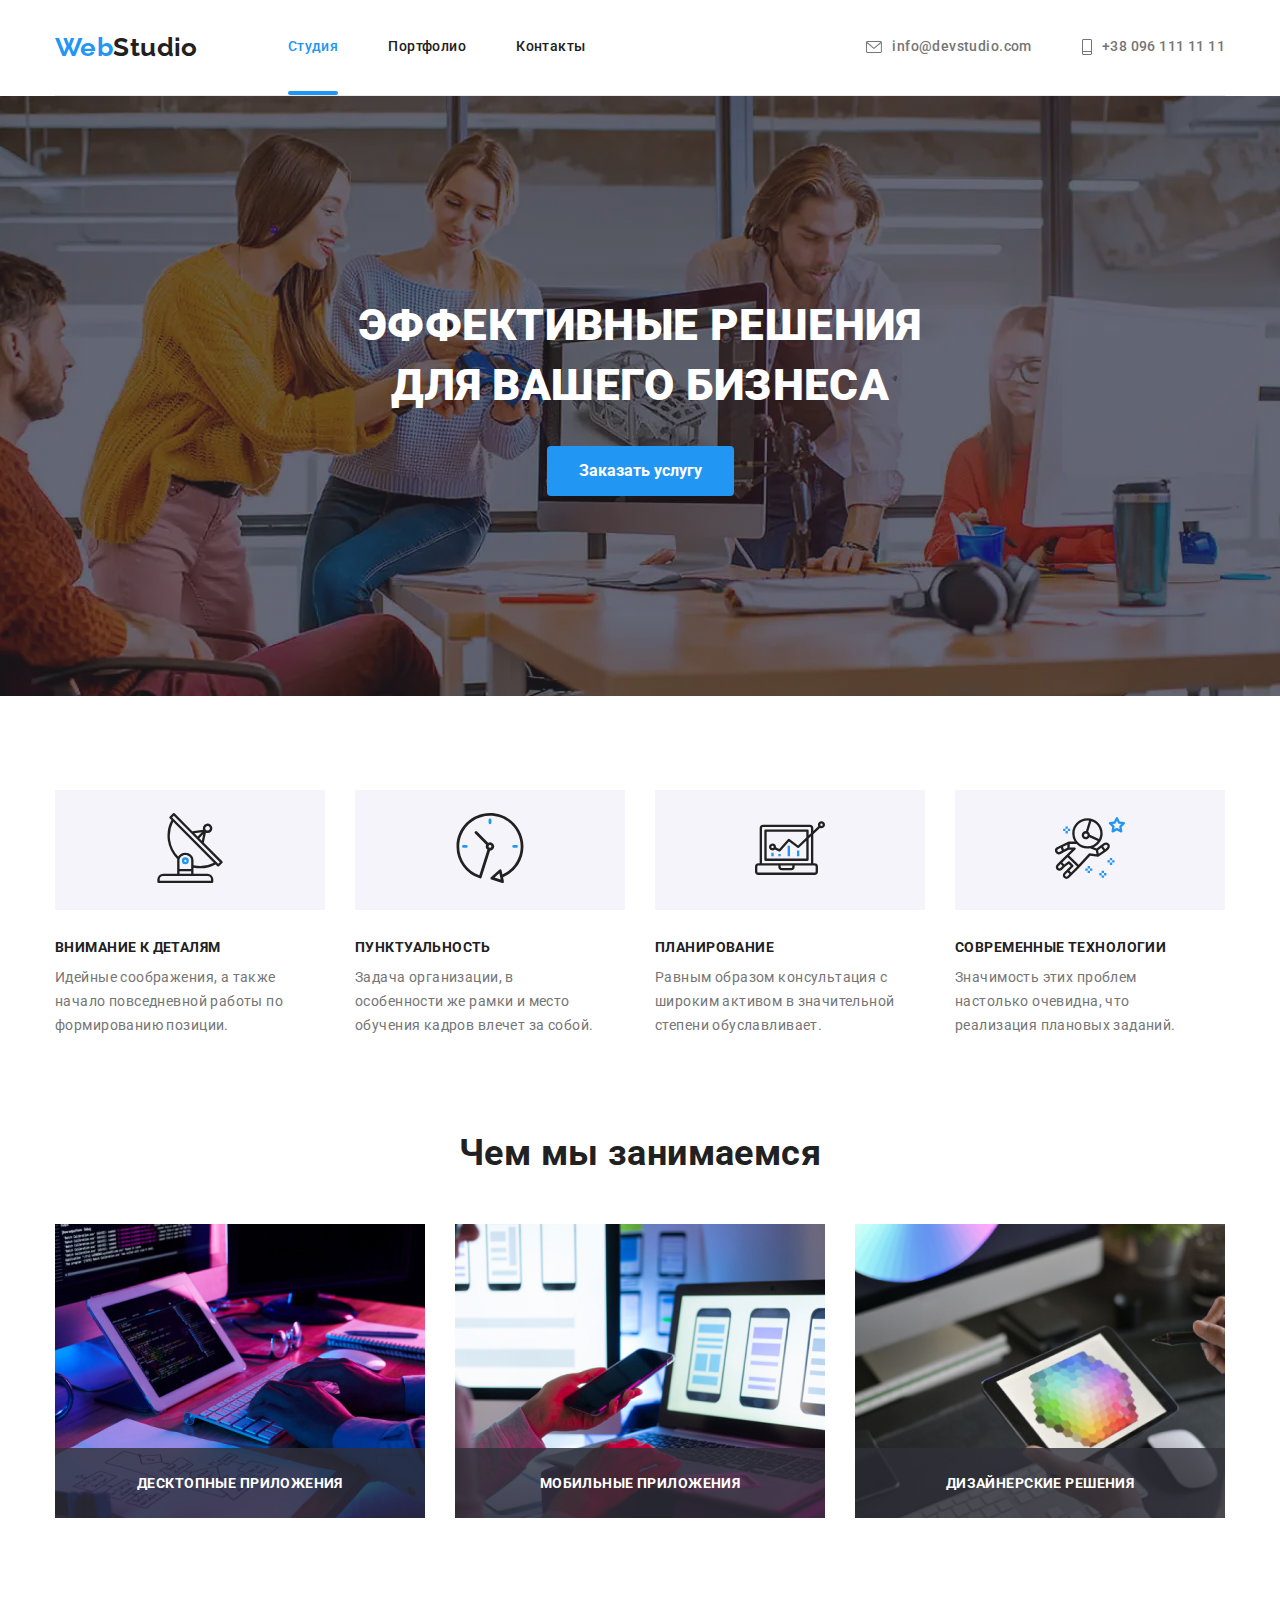
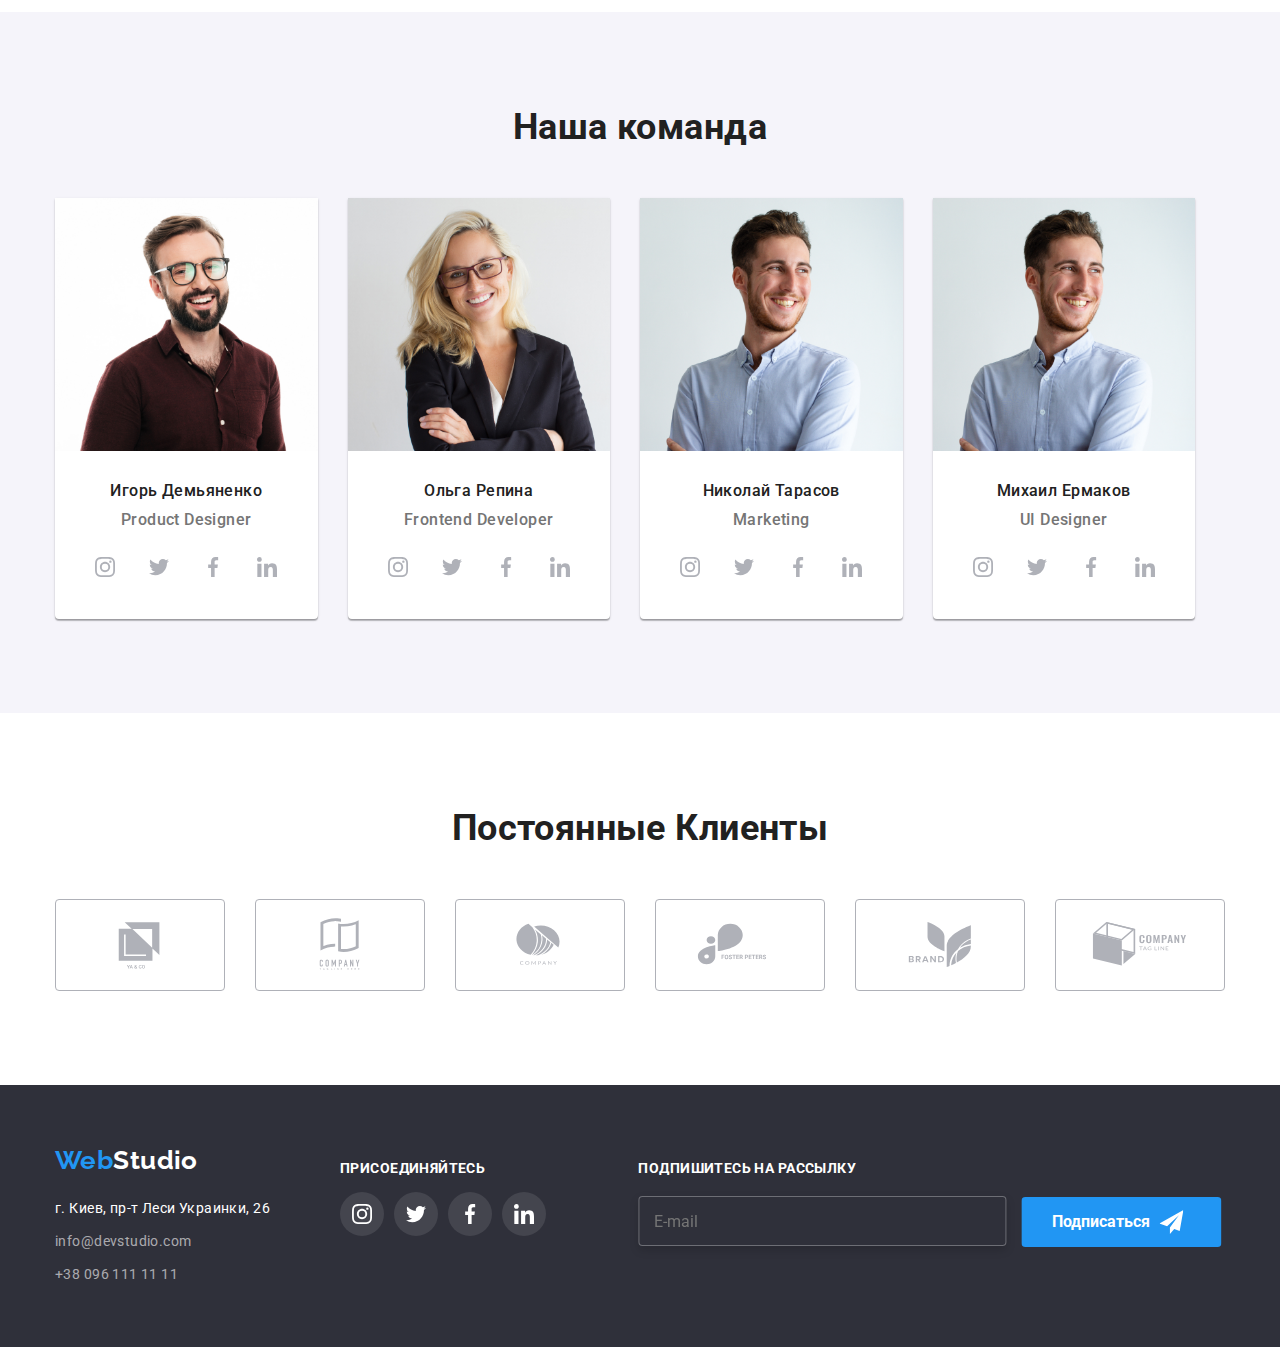
==== commit f07dc66e: "остані налаштуваня" ====
--- a/index.html
+++ b/index.html
@@ -12,495 +12,445 @@
   <link
     href="https://fonts.googleapis.com/css2?family=Oleo+Script&family=Raleway:wght@700&family=Roboto:wght@400;500;700;900&display=swap"
     rel="stylesheet" />
-  <!-- фонди кінець -->
+  <!-- фонд кінець -->
 
   <!-- Normalize stiles початок -->
   <link rel="stylesheet" href="https://cdn.jsdelivr.net/npm/modern-normalize@1.1.0/modern-normalize.min.css" />
   <!-- Normalize stiles кінець -->
+
   <!-- css -->
+  <!-- <link rel="stylesheet" href="./css/styles.css" /> -->
   <link rel="stylesheet" href="./css/main.min.css" />
-
-  <link rel=" stylesheet" href="./css/styles.css" />
-
 </head>
 
-<body>
-  <!--Шапка сайта-->
-  <header class="page-header">
-    <div class="page-header__wrapper container">
-      <nav class="page-header__nav">
-
-        <a href="./" class="logo"><span class="logo__accent">Web</span>Studio</a>
-
-        <ul class="site-nav">
-          <li class="site-nav__item site-nav__link">
-            <a href="./index.html" class="site-nav__link--current">Студия</a>
-          </li>
-
-          <li class="site-nav__item"><a href="./portfolio.html" class="site-nav__link">Портфолио</a></li>
-
-          <li class="site-nav__item"><a href="" class="site-nav__link">Контакты</a></li>
-
-        </ul>
-      </nav>
-      <ul class="header-links">
-        <li class="header-links__item">
-          <a href="mailto:info@devstudio.com" class="header-links__link">
-            <svg class="header-links__icon" width="16px" height="12px">
-              <use href="./images/icons.svg#icon-envelope-hover"></use>
-            </svg>
-            info@devstudio.com
-          </a>
+<body data-body>
+
+    <div class="container">
+    <header class="header">
+             <a class="logo" href="./index.html">Web<span class="logo-web">Studio</span></a>
+        <nav >
+        <ul class="head-nav">
+            <li class="head-nav__list" ><a class="curent-studio" href="./index.html">Студия</a>
+               
+            </li>
+            <li class="head-nav__list"><a class="header-list" href="./portfolio.html">Портфолио</a></li>
+            <li class="head-nav__list"><a class="header-list" href="">Контакты</a></li>
+        </ul>
+        </nav>
+        <div class="head-group"> 
+        <ul class="head-group">
+        <li class="head-group__list">
+            <a class="list" href="mailto:info@devstudio.com"><svg class="heder-icon" width="16" height="12">
+            <use href="./image/icons.svg#icon-envelope-hover"></use>
+            </svg>info@devstudio.com</a>
         </li>
-
-        <li class="header-links__item">
-          <a href="tel:+380991111111" class="header-links__link">
-            <svg class="header-links__icon" width="10" height="16">
-              <use href="./images/icons.svg#icon-telepfone"></use>
-            </svg>
-            +38 099 111 11 11
-          </a>
+        <li class="head-group__list">
+            <a class="list" href="tel:+380961111111"><svg class="heder-icon" width="10" height="16">
+            <use  href="./image/icons.svg#icon-telepfone"></use>
+            </svg>+38 096 111 11 11</a>
         </li>
-      </ul>
-      <!--</div>-->
-    </div>
-  </header>
-
-  <main>
-    <!--Герой-->
-    <section class="hero overlay">
-      <h1 class="hero__title container">Эффективные решения для вашего бизнеса</h1>
-      <button class="hero__button" type="button" data-modal-open>Заказать услугу</button>
-    </section>
-
-    <!--Особенности-->
-    <section class="feature section">
-      <div class="feature__wrapper container">
-        <h2 class="feature__title visually-hidden">Особенности</h2>
-
-        <ul class="feature__list">
-
-          <li class="feature__item">
-            <div class="feature__icon">
-              <svg class="feature__svg" width="70px" height="70px">
-                <use href="./images/icons.svg#icon-antenna"></use>
-              </svg>
-            </div>
-
-            <h3 class="feature__subtitle">Внимание к деталям</h3>
-            <p class="feature__text">Идейные соображения, а также начало повседневной работы по формированию
-              позиции.
-            </p>
-          </li>
-
-          <li class="feature__item">
-            <div class="feature__icon">
-              <svg class="feature__svg" width="70px" height="70px">
-                <use href="./images/icons.svg#icon-clock"></use>
-              </svg>
-            </div>
-
-            <h3 class="feature__subtitle">Пунктуальность</h3>
-            <p class="feature__text">Задача организации, в особенности же рамки и место обучения кадров
-              влечет за
-              собой.</p>
-          </li>
-          <li class="feature__item">
-            <div class="feature__icon">
-              <svg class="feature__svg" width="70px" height="70px">
-                <use href="./images/icons.svg#icon-diagram"></use>
-              </svg>
-            </div>
-
-            <h3 class="feature__subtitle">Планирование</h3>
-            <p class="feature__text">Равным образом консультация с широким активом в значительной степени
-              обуславливает.</p>
-          </li>
-          <li class="feature__item">
-            <div class="feature__icon">
-              <svg class="feature__svg" width="70px" height="70px">
-                <use href="./images/icons.svg#icon-astronaut"></use>
-              </svg>
-            </div>
-            <h3 class="feature__subtitle">Современные технологии</h3>
-            <p class="feature__text">Значимость этих проблем настолько очевидна, что реализация плановых
-              заданий.</p>
-          </li>
-        </ul>
-      </div>
-    </section>
-    <!--Чем мы занимаемся-->
-    <section class="example section">
-      <div class="example__wrapper container">
-        <h2 class="example__title">Чем мы занимаемся</h2>
-        <ul class="example__list">
-          <li class="example__item">
-            <div class="example__thumb">
-              <p class="example__text">Десктопные приложения</p>
-              <img src="./images/what-are-we-doing/img-1.jpg" alt="Ноутбук" width="370">
-            </div>
-          </li>
-          <li class="example__item">
-            <div class="example__thumb">
-              <p class="example__text">Мобильные приложения</p>
-
-              <img src="./images/what-are-we-doing/img-2.jpg" alt="Смартфон" width="370">
-            </div>
-          </li>
-          <li class="example__item">
-            <div class="example__thumb">
-              <p class="example__text">Дизайнерские решения</p>
-              <img src="./images/what-are-we-doing/img-3.jpg" alt="Планшет" width="370">
-            </div>
-          </li>
-        </ul>
-      </div>
-    </section>
-    <!--Наша команда-->
-    <section class="team section">
-      <div class="team__wrapper container">
-        <h2 class="team__title">Наша команда</h2>
-        <ul class="team__list">
-          <li class="team__card">
-            <img src="./images/our-team/img-IgorDemyanenko.jpg" alt="Игорь Демьяненко" width="270">
-            <!--<div class="team__description">-->
-            <h3 class="team__subtitle">Игорь Демьяненко</h3>
-            <p class="team__text">Product Designer</p>
-
-            <ul class="soclinks-list">
-              <li class="soclinks-list__item">
-                <a class="soclinks-list__link" href="">
-                  <svg class="soclinks-list__icon" width="20px" height="20px">
-                    <use href="./images/icons.svg#icon-instagram"></use>
-                  </svg>
-                </a>
-              </li>
-              <li class="soclinks-list__item">
-                <a href="" class="soclinks-list__link">
-                  <svg class="soclinks-list__icon" width="20px" height="20px">
-                    <use href="./images/icons.svg#icon-twitter"></use>
-                  </svg>
-                </a>
-              </li>
-              <li class="soclinks-list__item">
-                <a href="" class="soclinks-list__link">
-                  <svg class="soclinks-list__icon" width="20px" height="20px">
-                    <use href="./images/icons.svg#icon-facebook"></use>
-                  </svg>
-                </a>
-              </li>
-              <li class="soclinks-list__item">
-                <a href="" class="soclinks-list__link">
-                  <svg class="soclinks-list__icon" width="20px" height="20px">
-                    <use href="./images/icons.svg#icon-linkedin"></use>
-                  </svg>
-                </a>
-              </li>
-            </ul>
-          </li>
-
-
-          <li class="team__card">
-            <img src="./images/our-team/img-OlgaRepina.jpg" alt="Ольга Репина" width="270">
-            <!--<div class="team__description">-->
-            <h3 class="team__subtitle">Ольга Репина</h3>
-            <p class="team__text">Frontend Developer</p>
-
-            <ul class="soclinks-list">
-              <li class="soclinks-list__item">
-                <a href="" class="soclinks-list__link">
-                  <svg class="soclinks-list__icon" width="20px" height="20px">
-                    <use href="./images/icons.svg#icon-instagram"></use>
-                  </svg>
-                </a>
-              </li>
-              <li class="soclinks-list__item">
-                <a href="" class="soclinks-list__link">
-                  <svg class="soclinks-list__icon" width="20px" height="20px">
-                    <use href="./images/icons.svg#icon-twitter"></use>
-                  </svg>
-                </a>
-              </li>
-              <li class="soclinks-list__item">
-                <a href="" class="soclinks-list__link">
-                  <svg class="soclinks-list__icon" width="20px" height="20px">
-                    <use href="./images/icons.svg#icon-facebook"></use>
-                  </svg>
-                </a>
-              </li>
-              <li class="soclinks-list__item">
-                <a href="" class="soclinks-list__link">
-                  <svg class="soclinks-list__icon" width="20px" height="20px">
-                    <use href="./images/icons.svg#icon-linkedin"></use>
-                  </svg>
-                </a>
-              </li>
-            </ul>
-          </li>
-
-          <li class="team__card">
-            <img src="./images/our-team/img-NikolaiTarasov.jpg" alt="Николай Тарасов" width="270">
-
-            <h3 class="team__subtitle">Николай Тарасов</h3>
-            <p class="team__text">Marketing</p>
-            <ul class="soclinks-list">
-              <li class="soclinks-list__item">
-                <a class="soclinks-list__link" href="">
-                  <svg class="soclinks-list__icon" width="20px" height="20px">
-                    <use href="./images/icons.svg#icon-instagram"></use>
-                  </svg>
-                </a>
-              </li>
-              <li class="soclinks-list__item">
-                <a href="" class="soclinks-list__link">
-                  <svg class="soclinks-list__icon" width="20px" height="20px">
-                    <use href="./images/icons.svg#icon-twitter"></use>
-                  </svg>
-                </a>
-              </li>
-              <li class="soclinks-list__item">
-                <a href="" class="soclinks-list__link">
-                  <svg class="soclinks-list__icon" width="20px" height="20px">
-                    <use href="./images/icons.svg#icon-facebook"></use>
-                  </svg>
-                </a>
-              </li>
-              <li class="soclinks-list__item">
-                <a href="" class="soclinks-list__link">
-                  <svg class="soclinks-list__icon" width="20px" height="20px">
-                    <use href="./images/icons.svg#icon-linkedin"></use>
-                  </svg>
-                </a>
-              </li>
-            </ul>
-          </li>
-
-          <li class="team__card">
-            <img src="./images/our-team/img-MikhailErmakov.jpg" alt="Михаил Ермаков" width="270">
-
-            <h3 class="team__subtitle">Михаил Ермаков</h3>
-            <p class="team__text">UI Designer</p>
-            <ul class="soclinks-list">
-              <li class="soclinks-list__item">
-                <a href="" class="soclinks-list__link">
-                  <svg class="soclinks-list__icon" width="20px" height="20px">
-                    <use href="./images/icons.svg#icon-instagram"></use>
-                  </svg>
-                </a>
-              </li>
-              <li class="soclinks-list__item">
-                <a href="" class="soclinks-list__link">
-                  <svg class="soclinks-list__icon" width="20px" height="20px">
-                    <use href="./images/icons.svg#icon-twitter"></use>
-                  </svg>
-                </a>
-              </li>
-              <li class="soclinks-list__item">
-                <a href="" class="soclinks-list__link">
-                  <svg class="soclinks-list__icon" width="20px" height="20px">
-                    <use href="./images/icons.svg#icon-facebook"></use>
-                  </svg>
-                </a>
-              </li>
-              <li class="soclinks-list__item">
-                <a href="" class="soclinks-list__link">
-                  <svg class="soclinks-list__icon" width="20px" height="20px">
-                    <use href="./images/icons.svg#icon-linkedin"></use>
-                  </svg>
-                </a>
-              </li>
-            </ul>
-          </li>
-        </ul>
-      </div>
-    </section>
-    <!--Постоянные клиенты-->
-    <section class="clients section">
-      <div class="clients__wrapper container">
-
-        <h2 class="clients__title">Постоянные клиенты</h2>
-        <ul class="clients__list">
-
+        </ul>
+        </div>
+    </header>  
+        </div>
+         
+ <main>
+    
+<section class="hero-overlay">
+<div class="container">
+    <h1 class="hero-title">Эффективные решения<br> для вашего бизнеса</h1>
+
+    <button class="button-order" type="button" data-modal-open>Заказать услугу</button>
+  
+    <div class="backdrop is-hidden" data-modal>
+        
+        <div class="modal">
+           
+            <button class="modal-close-button" type="button" data-modal-close>
+                <svg class="" width="11" height="11" aria-label="vector">
+                <use href="./image/icons.svg#icon-close"></use>
+            </svg></button>
+
+            <form class="modal-form" >
+            <h2 class="modal-form__title">Оставьте свои данные, мы вам перезвоним</h2> 
+
+                <ul>
+                    <li><label class="modal-form__list" for="name">Имя</label>
+                     <input class="modal-form__input"  name="name" id="name" required>       
+                        <svg class="modal-form__icon" width="12" height="12" aria-label="name">
+                        <use href="./image/icons.svg#icon-name-modal"></use>
+                        </svg>
+                    </li>
+
+                    <li>
+                        <label class="modal-form__list" for="tel">Телефон</label>
+                        <input class="modal-form__input" type="tel" name="tel" id="tel" required> 
+                        <svg class="modal-form__icon" width="13" height="13" aria-label="tel">
+                        <use href="./image/icons.svg#icon-tel-modal"></use>
+                        </svg>
+                    </li>
+                    <li>
+                        <label class="modal-form__list" for="email">Почта</label>
+                        <input class="modal-form__input" type="email" name="email" id="email" required>
+                        <svg class="modal-form__icon" width="15" height="12" aria-label="email">
+                        <use href="./image/icons.svg#icon-mail-modal"></use>
+                        </svg>
+                    </li>
+                    <li>
+                        <label class="modal-form__list" for="coment">Комментарий</label>
+                        <textarea class="modal-form__coment" name="coment" id="coment" placeholder="Введите текст"></textarea>
+                    </li>
+                </ul>
+                
+            <label class="checkbox">
+                <input class="checkbox__input" type="checkbox" name="checkbox" id="checkbox" >
+
+                 <span class="checkbox__link"><svg class="checkbox-icon" width="14" height="11" aria-label="icon-send">
+                    <use href="./image/icons.svg#icon-confirmation"></use>
+                 </svg></span>
+
+                 <span class="checkbox__text" >Соглашаюсь с рассылкой и принимаю 
+                <a class="checkbox__policity" href=""> Условия договора</a> 
+                 </span>
+                </label>
+
+                <button class="modal-submit" type="submit">Отправить</button>
+            </form>
+        </div>
+        
+    </div>
+</div>
+</section> 
+
+<section class="section-studia">
+<div class="container">
+   <h2 hidden>Студия</h2>
+<ul class="studia">
+    <li class="studia-list" >
+        <div class="studia-list__item">
+            <a class="link">
+         <svg class="studia-list__icon" width="70" height="70" aria-label="antenna">
+         <use href="./image/icons.svg#icon-antenna"></use>
+        </svg></a>   
+        </div>
+        <h3 class="studia-list__title">Внимание к деталям</h3> 
+        <p class="studia-list__text">Идейные соображения, а также начало повседневной работы по формированию позиции.</p>
+    </li>
+    <li class="studia-list" >
+        <div class="studia-list__item"><a class="link">
+            <svg class="studia-list__icon" width="70" height="70" aria-label="clock">
+            <use href="./image/icons.svg#icon-clock"></use>
+        </svg></a>
+    </div>
+        <h3 class="studia-list__title">Пунктуальность</h3>
+        <p class="studia-list__text">Задача организации, в особенности же рамки и место обучения кадров влечет за собой.</p>
+        </li>
+    <li class="studia-list" >
+        <div class="studia-list__item"><a class="link">
+        <svg class="studia-list__icon" width="70" height="70" aria-label="diagram">
+        <use href="./image/icons.svg#icon-diagram"></use>
+        </svg></a>
+    </div>
+        <h3 class="studia-list__title">Планирование</h3>
+            <p class="studia-list__text">Равным образом консультация с широким активом в значительной степени обуславливает.</p>
+        </li>
+    <li class="studia-list" >
+        <div class="studia-list__item"><a class="link">
+        <svg class="studia-list__icon" width="70" height="70" aria-label="astronaut">
+        <use href="./image/icons.svg#icon-astronaut"></use>
+        </svg></a>
+    </div>
+        <h3 class="studia-list__title">Современные технологии</h3>
+        <p class="studia-list__text">Значимость этих проблем настолько очевидна, что реализация плановых заданий.</p>
+        </li>
+  </ul></div>
+</section>
+
+
+<section class="section">
+    <div class="container">
+   <h2 class="work-title">Чем мы занимаемся</h2>
+<ul class="works-list">
+    <li class="works-list__item">
+        <div class="works-list__foto"><a href="">
+        <img src="./image/what-are-we-doing/img-1.jpg" alt="Компьютерная разработка" width="370" height="294"></a>
+        <p class="works-list__describtion">Десктопные приложения</p></div></li>
+    <li class="works-list__item">
+        <div class="works-list__foto"><a href="">
+        <img src="./image/what-are-we-doing/img-2.jpg" alt="мобильные приложения" width="370" height="294"></a>
+        <p class="works-list__describtion">Мобильные приложения</p></div></li>
+    <li class="works-list__item">
+        <div class="works-list__foto"><a href="">
+        <img src="../image/what-are-we-doing/img-3.jpg" alt="дизайн на планшете" width="370" height="295"></a>
+        <p class="works-list__describtion">Дизайнерские решения</p></div></li>
+</ul></div>
+</section>
+
+
+<section class="section-comand">
+    <div class="container">
+     <h2 class="h2-title">Наша команда</h2>
+  <ul class="comands">
+    <li class="comand-list"><a href="">
+        <img src="./image/our-team/img-IgorDemyanenko.jpg" alt="фото" width="270" height="260"></a>
+        <div class="comand-list__item">
+        <h3 class="comand-list__title">Игорь Демьяненко</h3>
+        <p class="comand-list__text" lang="en">Product Designer</p>
+      
+        <ul class="social">
+            <li class="social-link">
+                <a class="soclink" href="" aria-label="instagram">
+                <svg class="social-icon" width="20" height="20">
+                <use href="./image/icons.svg#icon-instagram"></use>
+                </svg>
+                </a>
+            </li>
+            <li class="social-link">
+                <a class="soclink" href="" aria-label="twitter">
+                <svg class="social-icon" width="20" height="20">
+                <use href="./image/icons.svg#icon-twitter"></use>
+                </svg>
+                </a>
+            </li>
+            <li class="social-link">
+                <a class="soclink" href="" aria-label="facebook">
+                <svg class="social-icon" width="20" height="20">
+                <use href="./image/icons.svg#icon-facebook"></use>
+                </svg>
+                </a>
+            </li>
+            <li class="social-link">
+                <a class="soclink" href="" aria-label="linkedin">
+                <svg class="social-icon" width="20" height="20">
+                <use href="./image/icons.svg#icon-linkedin"></use>
+                </svg>
+                </a>
+            </li>
+        </ul>
+    </div>
+    </li>
+    <li class="comand-list"><a href=""><img src="./image/our-team/img-OlgaRepina.jpg" alt="фото" width="270" height="260"></a>
+       <div class="comand-list__item">
+        <h3 class="comand-list__title">Ольга Репина</h3>
+        <p class="comand-list__text" lang="en">Frontend Developer</p>
+        
+        <ul class="social">
+            <li class="social-link">
+                <a class="soclink" href="" aria-label="instagram">
+                <svg class="social-icon" width="20" height="20">
+                <use href="./image/icons.svg#icon-instagram"></use>
+                </svg>
+                </a>
+            </li>
+            <li class="social-link">
+                <a class="soclink" href="" aria-label="twitter">
+                <svg class="social-icon" width="20" height="20">
+                <use href="./image/icons.svg#icon-twitter"></use>
+                </svg>
+                </a>
+            </li>
+            <li class="social-link">
+                <a class="soclink" href="" aria-label="facebook">
+                <svg class="social-icon" width="20" height="20">
+                <use href="./image/icons.svg#icon-facebook"></use>
+                </svg>
+                </a>
+            </li>
+            <li class="social-link">
+                <a class="soclink" href="" aria-label="linkedin">
+                <svg class="social-icon" width="20" height="20">
+                <use href="./image/icons.svg#icon-linkedin"></use>
+                </svg>
+                </a>
+            </li>
+        </ul>
+        
+    </div>
+    </li>
+    <li class="comand-list"><a href=""><img src="./image/our-team/img-NikolaiTarasov.jpg" alt="фото" width="270" height="260"></a>
+        <div class="comand-list__item">
+        <h3 class="comand-list__title"> Николай Тарасов</h3>
+        <p class="comand-list__text" lang="en">Marketing</p>
+       
+        <ul class="social">
+            <li class="social-link">
+                <a class="soclink" href="" aria-label="instagram">
+                <svg class="social-icon" width="20" height="20">
+                <use href="./image/icons.svg#icon-instagram"></use>
+                </svg>
+                </a>
+            </li>
+            <li class="social-link">
+                <a class="soclink" href="" aria-label="twitter">
+                <svg class="social-icon" width="20" height="20">
+                <use href="./image/icons.svg#icon-twitter"></use>
+                </svg>
+                </a>
+            </li>
+            <li class="social-link">
+                <a class="soclink" href="" aria-label="facebook">
+                <svg class="social-icon" width="20" height="20">
+                <use href="./image/icons.svg#icon-facebook"></use>
+                </svg>
+                </a>
+            </li>
+            <li class="social-link">
+                <a class="soclink" href="" aria-label="linkedin">
+                <svg class="social-icon" width="20" height="20">
+                <use href="./image/icons.svg#icon-linkedin"></use>
+                </svg>
+                </a>
+            </li>
+        </ul>
+    </div>
+    </li>
+    <li class="comand-list"><a href=""><img src="./image/our-team/img-NikolaiTarasov.jpg" alt="фото" width="270" height="260"></a>
+        <div class="comand-list__item">
+        <h3 class="comand-list__title">Михаил Ермаков</h3>
+        <p class="comand-list__text" lang="en">UI Designer</p>
+        <ul class="social">
+            <li class="social-link">
+                <a class="soclink" href="" aria-label="instagram">
+                <svg class="social-icon" width="20" height="20">
+                <use href="./image/icons.svg#icon-instagram"></use>
+                </svg>
+                </a>
+            </li>
+            <li class="social-link">
+                <a class="soclink" href="" aria-label="twitter">
+                <svg class="social-icon" width="20" height="20">
+                <use href="./image/icons.svg#icon-twitter"></use>
+                </svg>
+                </a>
+            </li>
+            <li class="social-link">
+                <a class="soclink" href="" aria-label="facebook">
+                <svg class="social-icon" width="20" height="20">
+                <use href="./image/icons.svg#icon-facebook"></use>
+                </svg>
+                </a>
+            </li>
+            <li class="social-link">
+                <a class="soclink" href="" aria-label="linkedin">
+                <svg class="social-icon" width="20" height="20">
+                <use href="./image/icons.svg#icon-linkedin"></use>
+                </svg>
+                </a>
+            </li>
+        </ul>
+    </div>
+    </li>
+</ul>
+</div>
+</section>
+              
+
+<section class="section">
+    <div class="container">
+        <h2 class="h2-title">Постоянные Клиенты</h2>
+    <ul class="clients">
+         <li class="clients__item">
+            <a class="clients__link" href="" aria-label="logo">
+            <svg class="clients__icon" width="106" height="60">
+            <use href="./image/icons.svg#icon-client1"></use></svg>
+    </a>
+    </li>
+         <li class="clients__item">
+             <a class="clients__link" href="" aria-label="logo-1">
+            <svg class="clients__icon" width="106" height="60" >
+            <use href="./image/icons.svg#icon-client2"></use></svg>
+    </a>
+    </li>
+         <li class="clients__item">
+            <a class="clients__link" href="" aria-label="logo-2">
+            <svg class="clients__icon" width="106" height="60" >
+            <use href="./image/icons.svg#icon-client3"></use></svg>
+    </a>
+    </li>
           <li class="clients__item">
-            <a href="" class="clients__link">
-              <svg class="clients__icon" width="106px" height="60px">
-                <use href="./images/icons.svg#icon-client1"></use>
-
-              </svg>
-            </a>
-          </li>
-
+            <a class="clients__link" href="" aria-label="logo-3">
+            <svg class="clients__icon" width="106" height="60" >
+            <use href="./image/icons.svg#icon-client4"></use></svg>
+    </a>
+    </li>
           <li class="clients__item">
-            <a href="" class="clients__link">
-              <svg class="clients__icon" width="106px" height="60px">
-                <use href="./images/icons.svg#icon-client2"></use>
-              </svg>
-            </a>
-          </li>
-
-          <li class="clients__item">
-            <a href="" class="clients__link">
-              <svg class="clients__icon" width="106px" height="60px">
-                <use href="./images/icons.svg#icon-client3"></use>
-              </svg>
-            </a>
-          </li>
-
-          <li class="clients__item">
-            <a href="" class="clients__link">
-              <svg class="clients__icon" width="106px" height="60px">
-                <use href="./images/icons.svg#icon-client4"></use>
-              </svg>
-            </a>
-          </li>
-
-          <li class="clients__item">
-            <a href="" class="clients__link">
-              <svg class="clients__icon" width="106px" height="60px">
-                <use href="./images/icons.svg#icon-client5"></use>
-              </svg>
-            </a>
-          </li>
-
-          <li class="clients__item">
-            <a href="" class="clients__link">
-              <svg class="clients__icon" width="106px" height="60px">
-                <use href="./images/icons.svg#icon-client6"></use>
-              </svg>
-            </a>
-          </li>
-        </ul>
-      </div>
-    </section>
-  </main>
-  <!--Футер-->
-  <footer class="footer">
-    <div class="footer__wrapper container">
-
-      <div class="footer-contacts">
-        <a href="./" class="logo footer__logo"><span class="logo__accent">Web</span>Studio</a>
-        <address>
-          <ul class="footer-contacts__list">
-            <li><a class="footer-contacts__adress" href="">г. Киев, пр-т Леси Украинки, 26</a></li>
-            <li><a class="footer-contacts__link" href="mailto:info@example.com">info@example.com</a></li>
-            <li><a class="footer-contacts__link" href="tel:+380991111111">+38 099 111 11 11</a></li>
-          </ul>
+            <a class="clients__link" href="" aria-label="logo-4">
+            <svg class="clients__icon" width="106" height="60" >
+            <use href="./image/icons.svg#icon-client5"></use></svg>
+    </a>
+    </li>
+        <li class="clients__item">
+            <a class="clients__link" href="" aria-label="logo-5">
+            <svg class="clients__icon" width="106" height="60" >
+            <use href="./image/icons.svg#icon-client6"></use></svg>
+    </a>
+     </li>
+     </ul>
+     </div>
+</section>
+
+</main>
+
+<footer class="footer">
+<div class="container">
+    <div class="footer-items"> 
+            <a class="logo" href="./index.html">Web<span class="logo-web">Studio</span></a>  
+            <address>
+        <ul class="footer-items-nav" >
+            <li><a class="footer-items-nav__listmap" href="https://goo.gl/maps/piqngm7oDQpEDh6u6" target="_blank" rel="noopener nofollow noreferrer">г. Киев, пр-т Леси Украинки, 26</a></li>
+            <li><a class="footer-items-nav__list" href="mailto:info@devstudio.com">info@devstudio.com</a></li>
+            <li><a class="footer-items-nav__list" href="tel:+380961111111">+38 096 111 11 11</a></li>
+        </ul>
         </address>
-      </div>
-
-      <!--Футер ссылки соцсетей-->
-      <div class="join">
-        <p class="join__title">присоединяйтесь</p>
-
-        <ul class="soclinks-list">
-          <li class="soclinks-list__item">
-            <a href="" class="soclinks-list__link soclinks-list__link--invers">
-              <svg class="soclinks-list__icon" width="20px" height="20px">
-                <use href="./images/icons.svg#icon-instagram"></use>
-              </svg>
-            </a>
-          </li>
-          <li class="soclinks-list__item">
-            <a href="" class="soclinks-list__link soclinks-list__link--invers">
-              <svg class="soclinks-list__icon" width="20px" height="20px">
-                <use href="./images/icons.svg#icon-twitter"></use>
-              </svg>
-            </a>
-          </li>
-          <li class="soclinks-list__item">
-            <a href="" class="soclinks-list__link soclinks-list__link--invers">
-              <svg class="soclinks-list__icon" width="20px" height="20px">
-                <use href="./images/icons.svg#icon-facebook"></use>
-              </svg>
-            </a>
-          </li>
-          <li class="soclinks-list__item">
-            <a href="" class="soclinks-list__link soclinks-list__link--invers">
-              <svg class="soclinks-list__icon" width="20px" height="20px">
-                <use href="./images/icons.svg#icon-linkedin"></use>
-              </svg>
-            </a>
-          </li>
-        </ul>
-      </div>
-
-      <div class="subscribe-form">
-        <p class="subscribe-form__text">Подпишитесь на рассылку</p>
-        <form class="subscribe-form__field" autocomplete="off" novalidate>
-          <label class="subscribe-form__lable">
-            <input class="subscribe-form__input" type="email" name="email" placeholder="E-mail" required>
-          </label>
-          <button class="subscribe-form__button" type="submit"> Подписаться
-            <svg class="subscribe-form__send" width="24px" height="24px">
-              <use href="./images/icons.svg#icon-send"></use>
-            </svg>
-          </button>
-        </form>
-      </div>
-
-    </div>
-  </footer>
-
-  <!--Модальное окно-->
-
-  <div class="backdrop is-hidden" data-modal>
-    <div class="modal">
-      <button class="modal__button" type="submit">
-        <svg class="modal__close" width="18px" height="18px" data-modal-close>
-          <use href="./images/icons.svg#icon-close"></use>
+    </div>
+    <div class="footer-social">
+        <strong class="slogan">Присоединяйтесь</strong>
+        <ul class="social">
+            <li class="footer-social-list">
+                <a class="footer-social-list__link" href="" aria-label="instagram">
+                <svg class="footer-social-list__icon"  width="20" height="20">
+                <use href="./image/icons.svg#icon-instagram"></use>
+                </svg>
+                </a>
+            </li>
+            <li class="footer-social-list">
+                <a class="footer-social-list__link" href="" aria-label="twitter">
+                <svg class="footer-social-list__icon" width="20" height="20">
+                <use href="./image/icons.svg#icon-twitter"></use>
+                </svg>
+                </a>
+            </li>
+            <li class="footer-social-list">
+                <a class="footer-social-list__link" href="" aria-label="facebook">
+                <svg class="footer-social-list__icon" width="20" height="20">
+                <use href="./image/icons.svg#icon-facebook"></use>
+                </svg>
+                </a>
+            </li>
+            <li class="footer-social-list">
+                <a class="footer-social-list__link" href="" aria-label="linkedin">
+                <svg class="footer-social-list__icon" width="20" height="20">
+                <use href="./image/icons.svg#icon-linkedin"></use>
+                </svg>
+                </a>
+            </li>
+        </ul>
+    </div>
+
+    <form class="footer-label">
+      <label class="footer-label__title">Подпишитесь на рассылку </label>
+      <input class="footer-label__email" type="email" name="email" placeholder="Е-mail" required>
+
+   <button class="button-submit" type="submit">Подписаться<svg class="f-submit" width="24" height="24">
+        <use href="./image/icons.svg#icon-send"></use>
         </svg>
-      </button>
-
-      <p class="modal__feedtext">Оставьте свои данные, мы вам перезвоним</p>
-      <form class="modal-form">
-
-        <div class="modal-form__inputsvg">Имя
-          <label class="modal-form__label">
-            <input class="modal-form__input" type="text" name="name" required />
-            <svg class="modal-form__icon" width="18" height="18px">
-              <use href="./images/icons.svg#icon-name-modal"></use>
-            </svg>
-          </label>
-        </div>
-
-        <div class="modal-form__inputsvg">Телефон
-          <label class="modal-form__label">
-            <input class="modal-form__input" type="tel" name="phone_number" required />
-            <svg class="modal-form__icon" width="18" height="18px">
-              <use href="./images/icons.svg#icon-tel-modal"></use>
-            </svg>
-          </label>
-        </div>
-
-        <div class="modal-form__inputsvg">Почта
-          <label class="modal-form__label">
-            <input class="modal-form__input" type="email" name="email" required />
-            <svg class="modal-form__icon" width="18" height="18px">
-              <use href="./images/icons.svg#icon-mail-modal"></use>
-            </svg>
-          </label>
-        </div>
-
-        <label form="feedback" class="modal-form__label">Комментарий
-          <textarea name="comment" rows="5" placeholder="Введите текст" id="feedback"></textarea>
-        </label>
-
-        <label class="modal-form__accepting">
-          <input class="modal-form__checkbox" type="checkbox" name="accepting" value="accepting" />
-          <svg class="modal-form__check" width="16px" height="15px">
-            <use href="./images/icons.svg#icon-confirmation"></use>
-          </svg>
-          <span class="modal-form__box"></span>Соглашаюсь с рассылкой и принимаю&nbsp;
-          <a class="modal-form__terms" href="">Условия договора</a>
-
-        </label>
-
-        <button type="submit" class="modal-form__submit">Отправить</button>
-
-      </form>
-    </div>
-  </div>
-  <script src="./js/modal.js"></script>
-</body>
-
+    </button>
+</form>
+</div>
+</footer>
+
+
+
+<script src="./js/modal.js"></script>
+    </body>
 </html>--- a/css/styles.css
+++ b/css/styles.css
@@ -1,922 +1,170 @@
-/*Стили для html*/
-:root {
-	--primary-text-color: #212121;
-	--secondary-text-color: #757575;
-	--accent-color: #2196f3;
-	--accent-text-color: #ffffff;
-	--primary-bg-color: #e5e5e5;
-	--secondary-bg-color: #f5f4fa;
-	--accent-bg-color: #2f303a;
-	--border-header-color: #ececec;
-	--border-card-color: #eeeeee;
-	--social-links-color: #afb1b8;
-}
-img {
-	display: block;
-	max-width: 100%;
-	height: auto;
-}
 
-body {
-	color: var(--primary-text-color);
-	font-family: "Roboto", sans-serif;
-	background-color: var(--accent-text-color);
-	font-size: 14px;
-	letter-spacing: 0.03em;
-}
+	/* кольори тексту */
 
-ul {
-	list-style: none;
-	margin: 0;
-	padding: 0;
-}
 
-a {
-	text-decoration: none;
-	font-style: normal;
-	margin: 0;
-	padding: 0;
-}
+	/* кольори фону */
 
-h1,
-h2,
-h3,
-h4,
-h5,
-h6,
-p {
-	margin-top: 0;
-	margin-bottom: 0;
-}
+	/* колір бордера */
 
-.container {
-	width: 1200px;
-	margin-left: auto;
-	margin-right: auto;
-	padding-left: 15px;
-	padding-right: 15px;
-}
+	/* колр іконок в ховері, фокусі */
+	
+	/* іконки та бордер в розділі на ша команда  */
 
-.section {
-	padding-top: 94px;
-	padding-bottom: 94px;
-}
 
-/*Шапка сайта*/
-.page-header {
-	border-bottom: 1px solid var(--border-header-color);
-}
+	/* змінні в сітці в портфоліо */
+   
+	/* зміні кольори в таймінгах */
+	
 
-.logo {
-	padding-top: 24px;
-	padding-bottom: 25px;
-	margin-right: 93px;
+/* шабдлон */
+/* <svg width="" height="">
+            <use href=""></use>
+          </svg> */
+/* загальні властивості body  */
 
-	color: var(--primary-text-color);
-	font-family: "Raleway", sans-serif;
-	font-weight: 700;
-	font-size: 26px;
-	line-height: 1.19;
-}
 
-.logo-accent {
-	color: var(--accent-color);
-}
 
-/* Навигация сайта */
-.main-nav,
-.general-nav {
-	display: flex;
-}
 
-.site-nav {
-	display: flex;
-	padding-left: 0;
-}
+/* бокси для центруваня контенту */
 
-.site-nav .item {
-	margin-right: 50px;
-}
 
-.site-nav .item:last-child {
-	margin-right: 0;
-}
+/* часткове скиданя властивостей списків */
 
-.site-nav .link {
-	display: block;
-	padding-top: 32px;
-	padding-bottom: 32px;
+/* часткове скиданя властивостей списків */
 
-	color: var(--primary-text-color);
 
-	font-weight: 500;
-	line-height: 1.14;
-	letter-spacing: 0.02em;
 
-	transition: color 250ms cubic-bezier(0.4, 0, 0.2, 1);
-}
 
-.site-nav .link:hover,
-.site-nav .link:focus {
-	color: var(--accent-color);
-}
+/* хедер початок */
+/* логотип в хедері */
 
-.site-nav .link.current {
-	color: var(--accent-color);
-}
-.site-nav .link.current::after {
-	position: absolute;
-	display: block;
-	content: "";
-	bottom: -1px;
-	left: 0;
-	height: 4px;
-	width: 100%;
-	background-color: var(--accent-color);
-	border-radius: 2px;
-}
 
-.site-nav > .item {
-	position: relative;
-}
 
-/*Ссылки-контакты*/
-.link-contacts .link {
-	display: flex;
-	padding-top: 32px;
-	padding-bottom: 32px;
-	align-items: center;
 
-	color: var(--secondary-text-color);
 
-	font-weight: 500;
-	line-height: 1.14;
-	letter-spacing: 0.02em;
+/* блок нав в шапці  */
 
-	transition: color 250ms cubic-bezier(0.4, 0, 0.2, 1), fill 250ms cubic-bezier(0.4, 0, 0.2, 1);
-}
 
-.link-contacts {
-	display: flex;
-	padding-right: 0;
-	padding-left: 0;
-	margin-left: auto;
-	align-items: center;
-}
 
-.link-contacts .item + .item {
-	margin-left: 50px;
-}
 
-.link:hover,
-.link-focus {
-	color: var(--accent-color);
-	fill: var(--accent-color);
-}
 
-.link-icon {
-	margin-right: 10px;
-	fill: currentColor;
-}
 
-/*Герой*/
-.hero {
-	background-color: var(--accent-bg-color);
-	text-align: center;
-	padding-top: 200px;
-	padding-bottom: 200px;
-}
+/* (а) посилання в блоці нав */
 
-.hero-title {
-	margin-bottom: 30px;
-	max-width: 696px;
 
-	color: var(--accent-text-color);
 
-	font-weight: 900;
-	font-size: 44px;
-	line-height: 1.36;
-	letter-spacing: 0.06em;
-	text-transform: uppercase;
-}
-/*Фон Герой*/
-.overlay {
-	max-width: 1600px;
-	height: 600px;
-	margin-left: auto;
-	margin-right: auto;
-	background-image: linear-gradient(to right, rgba(47, 48, 58, 0.4), rgba(47, 48, 58, 0.4)),
-		url(../images/imgoverlay.jpg);
-}
+/* підсвітка кнопки активної сторінки */
 
-/*Кнопки по умолчанию и на странице Портфолио*/
-.button {
-	display: inline-block;
-	color: var(--primary-text-color);
-	background-color: var(--secondary-bg-color);
-	border-color: var(--secondary-bg-color);
-	font-family: "Roboto", sans-serif;
-	font-weight: 500;
-	font-size: 16px;
-	line-height: 1.63;
-	border: none;
-	border-radius: 4px;
 
-	text-align: center;
-	letter-spacing: 0.03em;
-	padding: 6px 22px;
-	transition: color 250ms cubic-bezier(0.4, 0, 0.2, 1), background-color 250ms cubic-bezier(0.4, 0, 0.2, 1);
-}
 
-.button:hover,
-.button:focus {
-	color: var(--accent-text-color);
-	background-color: var(--accent-color);
-	cursor: pointer;
-}
-.hero-button {
-	display: inline-block;
-	padding: 10px 32px;
-	color: var(--accent-text-color);
-	background-color: var(--accent-color);
-	border-color: var(--accent-color);
-	border-radius: 4px;
 
-	font-family: inherit;
-	font-weight: 700;
-	font-size: 16px;
-	line-height: 1.88;
-	letter-spacing: 0.06em;
-	transition: color 250ms cubic-bezier(0.4, 0, 0.2, 1), background-color 250ms cubic-bezier(0.4, 0, 0.2, 1);
-}
 
-.hero-button:hover,
-.hero-button:focus {
-	color: var(--accent-text-color);
-	background-color: var(--accent-color);
-	cursor: pointer;
-}
-/*Oсобенности*/
-.feature-list {
-	display: flex;
-	gap: 30px;
-	padding-left: 0;
-}
-.visually-hidden {
-	position: absolute;
-	width: 1px;
-	height: 1px;
-	margin: -1px;
-	border: 0;
-	padding: 0;
-	white-space: nowrap;
-	clip-path: inset(100%);
-	clip: rect(0 0 0 0);
-	overflow: hidden;
-}
+/* блок контакти в шапці */
 
-.feature-list .title {
-	margin-bottom: 10px;
-	font-weight: 700;
-	font-size: 14px;
-	line-height: 1.14;
-	letter-spacing: 0.03em;
-	text-transform: uppercase;
-	color: var(--primary-text-color);
-}
-.feature-list .item {
-	color: var(--secondary-text-color);
-	line-height: 1.71;
-	flex-basis: calc((100% - 90px) / 4);
-}
-.feature-icon {
-	display: flex;
-	height: 120px;
-	border-radius: 4px;
-	margin-bottom: 30px;
-	background-color: var(--secondary-bg-color);
-	justify-content: center;
-	align-items: center;
-}
 
-/*Чем мы занимаемся*/
 
-.example {
-	padding-top: 0px;
-}
 
-.example-title {
-	margin-bottom: 50px;
 
-	font-weight: 700;
-	font-size: 36px;
-	line-height: 1.17;
-	letter-spacing: 0.03em;
-	text-align: center;
-}
 
-.example-list {
-	display: flex;
-	gap: 30px;
-}
 
-.example-item-title {
-	display: flex;
-	position: absolute;
-	bottom: 0;
-	width: 100%;
-	height: 70px;
-	justify-content: center;
-	align-items: center;
-	font-weight: 700;
-	line-height: 1.14;
-	text-transform: uppercase;
-	color: var(--accent-text-color);
-}
-.example-list .example-div::before {
-	position: absolute;
-	bottom: 0;
-	left: 0;
-	right: 0;
-	display: block;
-	content: "";
-	width: 100%;
-	height: 70px;
-	background: rgba(47, 48, 58, 0.8);
-}
 
-.example-list .item {
-	position: relative;
-}
+/* сеrція герой */
 
-/*Наша команда*/
-.team {
-	background-color: var(--secondary-bg-color);
-}
-.team-title {
-	font-weight: 700;
-	font-size: 36px;
-	line-height: 1.17;
-	margin-bottom: 50px;
-	text-align: center;
-}
-.team-card {
-	background-color: var(--accent-text-color);
-	box-shadow: 0px 1px 3px rgba(0, 0, 0, 0.12), 0px 1px 1px rgba(0, 0, 0, 0.14), 0px 2px 1px rgba(0, 0, 0, 0.2);
-	border-radius: 0px 0px 4px 4px;
-}
-.team-card .title {
-	font-weight: 500;
-	font-size: 16px;
-	line-height: 1.17;
-	text-align: center;
-}
 
-.team-card .item {
-	color: var(--secondary-text-color);
-	font-size: 16px;
-	line-height: 1.19;
-	text-align: center;
-	margin-top: 10px;
-	margin-bottom: 16px;
-}
+/* заголовок в герой */
 
-.team-list {
-	display: flex;
-	gap: 30px;
-}
-.team-list .team-card-description {
-	padding-top: 30px;
-	padding-bottom: 30px;
-	padding-left: 70;
-}
-.social-link {
-	display: flex;
-	width: 44px;
-	height: 44px;
-	border: 0;
-	border-radius: 50%;
-	justify-content: center;
-	align-items: center;
-	margin-right: 10px;
-	color: var(--social-links-color);
-	transition: background-color 250ms cubic-bezier(0.4, 0, 0.2, 1), color 250ms cubic-bezier(0.4, 0, 0.2, 1);
-}
-.icon-social {
-	fill: currentColor;
-}
-.social-link:hover,
-.social-link:focus {
-	background-color: var(--accent-color);
-	color: var(--accent-text-color);
-}
-.team-soclinks {
-	display: flex;
-	justify-content: center;
-}
 
-/*Постоянные клиенты*/
-.clients-title {
-	margin-bottom: 50px;
-	font-weight: 700;
-	font-size: 36px;
-	line-height: 1.17;
-	text-align: center;
-	color: var(--primary-text-color);
-}
+/* кнопка в секції герой */
 
-.clients-list {
-	display: flex;
-}
-.clients-link {
-	display: flex;
-	width: 170px;
-	height: 92px;
-	border-radius: 4px;
-	border: 1px solid var(--social-links-color);
-	align-items: center;
-	justify-content: center;
-	color: var(--social-links-color);
-	border-color: var(--social-links-color);
-	transition: color 250ms cubic-bezier(0.4, 0, 0.2, 1), border-color 250ms cubic-bezier(0.4, 0, 0.2, 1);
-}
 
-.clients-item:not(:last-child) {
-	margin-right: 30px;
-}
 
-.clients-icon {
-	fill: currentColor;
-}
-.clients-link:hover,
-.clients-link:focus {
-	color: var(--accent-color);
-	border-color: var(--accent-color);
-}
 
-/*Футер*/
-.footer {
-	background-color: var(--accent-bg-color);
-	padding-top: 60px;
-	padding-bottom: 60px;
-}
+/* features  */
 
-.footer-adress {
-	color: var(--accent-text-color);
-	line-height: 1.71;
-	transition: color 250ms cubic-bezier(0.4, 0, 0.2, 1);
-}
+/* прихований заголовок */
 
-.footer-contacts .link {
-	display: block;
-	color: rgba(255, 255, 255, 0.6);
-	line-height: 1.71;
-	margin-top: 9px;
-}
 
-.footer-contacts .footer-adress:hover {
-	color: var(--accent-color);
-}
+/* ul в боксі особливості */
 
-.footer-contacts .link:hover,
-.footer-contacts .link:focus {
-	color: var(--accent-color);
-}
 
-.footer-contacts {
-	display: block;
-	padding-left: 0;
-	transition: color 250ms cubic-bezier(0.4, 0, 0.2, 1);
-}
 
-.logo-footer {
-	display: block;
-	margin-bottom: 20px;
-	color: var(--primary-text-color);
-	color: var(--accent-text-color);
-	font-family: "Raleway", sans-serif;
-	font-weight: 700;
-	font-size: 26px;
-	line-height: 1.19;
-}
-/*Футер ссылки соцсетей*/
-.join {
-	font-weight: 700;
-	line-height: 1.14;
-	text-transform: uppercase;
-	color: var(--accent-text-color);
-	margin-bottom: 20px;
-}
-.footer .container {
-	display: flex;
-	align-items: baseline;
-}
-.footer-soclinks {
-	display: flex;
-	align-items: center;
-}
 
-.link-social {
-	display: flex;
-	width: 44px;
-	height: 44px;
-	border: 0;
-	border-radius: 50%;
-	justify-content: center;
-	align-items: center;
-	color: var(--accent-text-color);
-	background-color: rgba(255, 255, 255, 0.1);
-	transition: background-color 250ms cubic-bezier(0.4, 0, 0.2, 1);
-}
-.icon-social {
-	fill: currentColor;
-}
-.link-social:hover,
-.link-social:focus {
-	background-color: var(--accent-color);
-}
-.footer-join {
-	align-items: center;
-	margin-left: 70px;
-	margin-right: 93px;
-}
-.footer-soclinks .fs-item + .fs-item {
-	margin-left: 10px;
-}
 
-/*Футер Подпишитесь на рассылку*/
-.form-sign {
-	display: flex;
-}
-.sign-text {
-	margin-bottom: 20px;
-	font-weight: 700;
-	font-size: 14px;
-	line-height: 1.14;
-	text-transform: uppercase;
-	color: var(--accent-text-color);
-}
 
-.lable-sign {
-	display: flex;
-}
 
-.input-sign {
-	width: 358px;
-	font-family: inherit;
-	padding-top: 15px;
-	padding-bottom: 15px;
-	padding-left: 16px;
+/* заголовоки в особливості */
 
-	background-color: var(--accent-bg-color);
-	color: rgba(255, 255, 255, 0.6);
 
-	border: 1px solid rgba(255, 255, 255, 0.3);
-	filter: drop-shadow(0px 4px 4px rgba(0, 0, 0, 0.15));
-	border-radius: 4px;
-}
+/*h3 увага до деталей */
 
-.input-sign::placeholder {
-	font-size: 16px;
-	line-height: 1.25;
-	letter-spacing: 0.03em;
-	color: rgba(255, 255, 255, 0.6);
-}
 
-.button-sign {
-	min-width: 200px;
-	height: 100%;
-	padding-top: 10px;
-	padding-bottom: 10px;
-	padding-left: 29px;
-	margin-left: 12px;
-	display: flex;
-	align-items: center;
-	text-align: center;
+/* розділ що ми робимо */
 
-	font-family: inherit;
-	font-weight: 700;
-	font-size: 16px;
-	line-height: 1.88;
-	letter-spacing: 0.06em;
-	color: var(--accent-text-color);
-	background: var(--accent-color);
-	box-shadow: 0px 4px 4px rgba(0, 0, 0, 0.15);
-	border-radius: 4px;
-	border-color: transparent;
-	transition: background-color 250ms cubic-bezier(0.4, 0, 0.2, 1), color 250ms cubic-bezier(0.4, 0, 0.2, 1);
-}
 
-.button-sign:hover,
-.button-sign:focus {
-	color: var(--accent-text-color);
-	background-color: var(--accent-color);
-	cursor: pointer;
-}
 
-.send {
-	margin-left: 10px;
-}
+/* секція наша команда  */
 
-/*Стили для Портфолио*/
 
-.portfolio-card .item {
-	color: var(--secondary-text-color);
-	font-size: 16px;
-	line-height: 1.88;
-}
+/* іконки соц мереж */
 
-.portfolio-card .title {
-	color: var(--primary-text-color);
-	font-weight: 700;
-	font-size: 18px;
-	line-height: 2;
-	letter-spacing: 0.06em;
-}
 
-.portfolio-list {
-	display: flex;
-	flex-wrap: wrap;
-	padding: 0;
-	gap: 30px;
-}
 
-.portfolio-card {
-	width: calc((100% - 60px) / 3);
-}
-.portfolio-card-description {
-	padding-left: 24px;
-	padding-top: 20px;
-	padding-bottom: 20px;
-	border-bottom: 1px solid var(--border-card-color);
-	border-left: 1px solid var(--border-card-color);
-	border-right: 1px solid var(--border-card-color);
-}
-.portfolio-card-description .title {
-	margin-bottom: 4px;
-}
-.filter {
-	display: flex;
-	margin-bottom: 50px;
-	justify-content: center;
-}
-.filter .button {
-	margin-right: 8px;
-	transition: box-shadow 250ms cubic-bezier(0.4, 0, 0.2, 1);
-}
 
-.filter .button:hover,
-.filter .button:focus {
-	box-shadow: 0px 3px 1px rgba(0, 0, 0, 0.1), 0px 1px 2px rgba(0, 0, 0, 0.08), 0px 2px 2px rgba(0, 0, 0, 0.12);
-}
-.card {
-	display: block;
-	transition: box-shadow 250ms cubic-bezier(0.4, 0, 0.2, 1);
-}
-.card:hover,
-.card:focus {
-	box-shadow: 0px 1px 1px rgba(0, 0, 0, 0.12), 0px 4px 4px rgba(0, 0, 0, 0.06), 1px 4px 6px rgba(0, 0, 0, 0.16);
-}
+/* постійні кліенти */
 
-.card-image {
-	position: relative;
-	overflow: hidden;
-}
 
-.overlay-card-image-text {
-	font-size: 18px;
-	line-height: 1.56;
-	color: var(--accent-text-color);
-}
 
-.overlay-card-image {
-	position: absolute;
-	width: 100%;
-	height: 100%;
-	top: 0;
-	padding: 63px 24px;
-	background: rgba(33, 150, 243, 0.9);
-	transform: translateY(100%);
-	transition: transform 250ms cubic-bezier(0.4, 0, 0.2, 1);
-}
-.portfolio-card:hover .overlay-card-image {
-	transform: translateY(0);
-}
+/* портфоліо початок */
 
-/*Модальное окно*/
-.backdrop {
-	position: fixed;
-	top: 0;
-	right: 0;
-	left: 0;
-	width: 100%;
-	height: 100%;
-	margin-left: auto;
-	margin-right: auto;
-	background: rgba(0, 0, 0, 0.2);
 
-	opacity: 1;
-	transition: opacity 250ms var(--timing-cubic-bezier);
-}
-.modal {
-	padding: 40px;
-	position: absolute;
-	top: 50%;
-	left: 50%;
-	min-width: 528px;
-	min-height: 581px;
-	background: var(--accent-text-color);
-	box-shadow: 0px 1px 3px rgba(0, 0, 0, 0.12), 0px 1px 1px rgba(0, 0, 0, 0.14), 0px 2px 1px rgba(0, 0, 0, 0.2);
-	border-radius: 4px;
-	/* transform: translate(-50%, -50%);*/
-	transform: translate(-50%, -50%) scale(1);
-	transition: transform 250ms var(--timing-cubic-bezier);
-}
-.button-close {
-	position: absolute;
-	top: 8px;
-	right: 8px;
-	display: flex;
-	align-items: center;
-	justify-content: center;
-	width: 30px;
-	height: 30px;
-	border: 1px solid rgba(0, 0, 0, 0.1);
-	border-radius: 50%;
-	background: transparent;
-	cursor: pointer;
-}
-.close {
-	transition: fill 250ms var(--timing-cubic-bezier);
-}
+/* кнопки в портфоліо */
 
-.button-close:focus .close {
-	fill: var(--accent-color);
-}
 
-.backdrop.is-hidden {
-	opacity: 0;
-	pointer-events: none;
-}
 
-.backdrop.is-hidden .modal {
-	transform: translate(-50%, -50%) scale(0.9);
-}
 
-.feedtext {
-	margin-bottom: 12px;
 
-	font-weight: 700;
-	font-size: 20px;
-	line-height: 1.15;
-	text-align: center;
-	color: var(--primary-text-color);
-}
-.modal-label {
-	display: flex;
-	flex-direction: column;
-	margin-bottom: 10px;
 
-	font-size: 12px;
-	line-height: 14px;
-	letter-spacing: 0.01em;
-	color: var(--secondary-text-color);
-}
 
-.modal-label textarea {
-	width: 100%;
-	min-height: 120px;
-	resize: none;
-	margin-top: 4px;
-	border: 1px solid rgba(33, 33, 33, 0.2);
-	border-radius: 4px;
-	padding: 12px 16px;
-	margin-bottom: 20px;
-	outline: transparent;
-	transition: border-color 250ms var(--timing-cubic-bezier);
-}
+/* посилання у портфоліо */
 
-.modal-label textarea::placeholder {
-	font-size: 12px;
-	line-height: 1.17px;
-	letter-spacing: 0.01em;
-	color: rgba(117, 117, 117, 0.5);
-}
 
-.terms {
-	font-family: inherit;
-	line-height: 1.71;
-	color: var(--secondary-text-color);
 
-	color: var(--accent-color);
-	text-decoration: underline;
-}
+/* portfolio end */
 
-.submit-modal {
-	min-width: 200px;
-	height: 100%;
-	padding: 10px 55px;
-	margin-left: auto;
-	margin-right: auto;
-	margin-top: 30px;
+/* footer start*/
 
-	display: flex;
-	align-items: center;
-	text-align: center;
 
-	font-family: inherit;
-	font-weight: 700;
-	font-size: 16px;
-	line-height: 1.88;
-	letter-spacing: 0.06em;
-	color: var(--accent-text-color);
-	background: var(--accent-color);
-	box-shadow: 0px 4px 4px rgba(0, 0, 0, 0.15);
-	border-radius: 4px;
-	border-color: transparent;
-	transition: background-color 250ms var(--timing-cubic-bezier), color 250ms var(--timing-cubic-bezier);
-}
+/* logo in the footer */
 
-.submit-modal:hover,
-.submit-modal:focus {
-	color: var(--accent-text-color);
-	background-color: var(--accent-color);
-	cursor: pointer;
-}
 
-.modal-accepting {
-	display: flex;
-	justify-content: center;
-	align-items: center;
 
-	font-family: inherit;
-	line-height: 1.71;
-	color: var(--secondary-text-color);
-}
-.checkbox-accepting {
-	position: absolute;
-	width: 1px;
-	height: 1px;
-	margin: -1px;
-	border: 0;
-	padding: 0;
-	white-space: nowrap;
-	clip-path: inset(100%);
-	clip: rect(0 0 0 0);
-	overflow: hidden;
-}
 
-.checkbox-accepting:checked + .check {
-	background-color: var(--accent-color);
-	border-color: var(--accent-color);
-}
+/* block of contacts in the footer */
 
-.check {
-	position: absolute;
-	left: 51.5px;
-	background-origin: border-box;
-	transition: background-color 250ms var(--timing-cubic-bezier), border-color 250ms var(--timing-cubic-bezier);
-}
 
-.box {
-	display: inline-block;
-	width: 16px;
-	height: 15px;
-	border: 2px solid var(--primary-text-color);
-	margin-right: 8px;
-}
 
-.modal-input {
-	width: 448px;
-	min-height: 40px;
-	border: 1px solid rgba(33, 33, 33, 0.2);
-	border-radius: 4px;
-	margin-top: 4px;
-	padding-top: 12px;
-	padding-bottom: 12px;
-	padding-left: 42px;
-	outline: transparent;
-	transition: border-color 250ms var(--timing-cubic-bezier);
-}
-.modal-icon {
-	position: absolute;
-	top: 15px;
-	left: 12px;
-	transition: fill 250ms var(--timing-cubic-bezier);
-}
-.inputsvg {
-	position: relative;
-}
+/* section social footer */
 
-.inputsvg:focus-within > .modal-icon,
-.inputsvg:hover > .modal-icon {
-	fill: var(--accent-color);
-}
 
-.inputsvg .modal-input:focus,
-.inputsvg .modal-input:hover {
-	border: 1px solid var(--accent-color);
-}
-.modal-label textarea:focus {
-	border-color: var(--accent-color);
-}
+
+
+
+
+
+
+
+/* footer end */
+
+/* модальне вікно початок */
+
+
+
+
+
+
+
+
+
+
+
+/* модальне вікно кіець */ ;
--- a/css/main.min.css
+++ b/css/main.min.css
@@ -1 +1 @@
-:root{--primary-text-color: #212121;--secondary-text-color: #757575;--accent-color: #2196f3;--accent-text-color: #ffffff;--primary-bg-color: #e5e5e5;--secondary-bg-color: #f5f4fa;--accent-bg-color: #2f303a;--border-header-color: #ececec;--border-card-color: #eeeeee;--social-links-color: #afb1b8}.visually-hidden{position:absolute;width:1px;height:1px;margin:-1px;border:0;padding:0;white-space:nowrap;-webkit-clip-path:inset(100%);clip-path:inset(100%);clip:rect(0 0 0 0);overflow:hidden}.footer-contacts__list,.team__list,.clients__list,.site-nav,.example__list,.header-links,.products-section__list,.soclinks-list,.filter{list-style:none;margin:0;padding:0}.footer-contacts__adress,.footer-contacts__link,.footer-contacts__list,.site-nav__link,.site-nav__link--current,.header-links__link,.products-section__description,.logo{text-decoration:none;font-style:normal;margin:0;padding:0}.team__text,.team__subtitle,.team__title,.clients__title,.example__text,.example__title,.feature__text,.feature__subtitle,.modal__feedtext{margin-top:0;margin-bottom:0}.example__text,.feature__icon,.subscribe-form__button,.soclinks-list__icon,.soclinks-list__link,.soclinks-list,.modal-form__accepting,.modal-form__submit,.modal__button{display:-webkit-box;display:-ms-flexbox;display:flex;-webkit-box-pack:center;-ms-flex-pack:center;justify-content:center;-webkit-box-align:center;-ms-flex-align:center;align-items:center}img{display:block;max-width:100%;height:auto}body{color:var(--primary-text-color);font-family:"Roboto",sans-serif;background-color:var(--accent-text-color);font-size:14px;letter-spacing:.03em}.container{width:1200px;margin-left:auto;margin-right:auto;padding-left:15px;padding-right:15px}.section{padding-top:94px;padding-bottom:94px}.logo{display:-webkit-box;display:-ms-flexbox;display:flex;-webkit-box-align:center;-ms-flex-align:center;align-items:center;padding-top:24px;padding-bottom:25px;color:var(--primary-text-color);font-family:"Raleway",sans-serif;font-weight:700;font-size:26px;line-height:1.19}.footer__logo{color:var(--accent-text-color);padding-bottom:0}.logo__accent{color:var(--accent-color)}.backdrop{position:fixed;top:0;right:0;left:0;width:100%;height:100%;margin-left:auto;margin-right:auto;background:rgba(0,0,0,.2);opacity:1;-webkit-transition:opacity 250ms cubic-bezier(0.4, 0, 0.2, 1);transition:opacity 250ms cubic-bezier(0.4, 0, 0.2, 1)}.modal{padding:40px;position:absolute;top:50%;left:50%;min-width:528px;min-height:581px;background:var(--accent-text-color);-webkit-box-shadow:0px 1px 3px rgba(0,0,0,.12),0px 1px 1px rgba(0,0,0,.14),0px 2px 1px rgba(0,0,0,.2);box-shadow:0px 1px 3px rgba(0,0,0,.12),0px 1px 1px rgba(0,0,0,.14),0px 2px 1px rgba(0,0,0,.2);border-radius:4px;-webkit-transform:translate(-50%, -50%) scale(1);transform:translate(-50%, -50%) scale(1);-webkit-transition:-webkit-transform 250ms cubic-bezier(0.4, 0, 0.2, 1);transition:-webkit-transform 250ms cubic-bezier(0.4, 0, 0.2, 1);transition:transform 250ms cubic-bezier(0.4, 0, 0.2, 1);transition:transform 250ms cubic-bezier(0.4, 0, 0.2, 1), -webkit-transform 250ms cubic-bezier(0.4, 0, 0.2, 1)}.modal__button{position:absolute;top:8px;right:8px;width:30px;height:30px;border:1px solid rgba(0,0,0,.1);border-radius:50%;background:rgba(0,0,0,0);cursor:pointer}.modal__button:focus .modal__close{fill:var(--accent-color)}.modal__close{-webkit-transition:fill 250ms cubic-bezier(0.4, 0, 0.2, 1);transition:fill 250ms cubic-bezier(0.4, 0, 0.2, 1)}.backdrop.is-hidden{opacity:0;pointer-events:none}.backdrop.is-hidden .modal{-webkit-transform:translate(-50%, -50%) scale(0.9);transform:translate(-50%, -50%) scale(0.9)}.modal__feedtext{margin-bottom:12px;font-weight:700;font-size:20px;line-height:1.15;text-align:center;color:var(--primary-text-color)}.modal-form__label{display:-webkit-box;display:-ms-flexbox;display:flex;-webkit-box-orient:vertical;-webkit-box-direction:normal;-ms-flex-direction:column;flex-direction:column;margin-bottom:10px;font-size:12px;line-height:14px;letter-spacing:.01em;color:var(--secondary-text-color);position:relative}.modal-form__label:focus-within>.modal-form__icon,.modal-form__label:hover>.modal-form__icon{fill:var(--accent-color)}.modal-form__label .modal-form__input:focus{border-color:var(--accent-color)}.modal-form__label textarea{width:100%;min-height:120px;resize:none;margin-top:4px;border:1px solid rgba(33,33,33,.2);border-radius:4px;padding:12px 16px;margin-bottom:20px;outline:rgba(0,0,0,0);-webkit-transition:border-color 250ms cubic-bezier(0.4, 0, 0.2, 1);transition:border-color 250ms cubic-bezier(0.4, 0, 0.2, 1)}.modal-form__label textarea::-webkit-input-placeholder{font-size:12px;line-height:1.17px;letter-spacing:.01em;color:rgba(117,117,117,.5)}.modal-form__label textarea::-moz-placeholder{font-size:12px;line-height:1.17px;letter-spacing:.01em;color:rgba(117,117,117,.5)}.modal-form__label textarea:-ms-input-placeholder{font-size:12px;line-height:1.17px;letter-spacing:.01em;color:rgba(117,117,117,.5)}.modal-form__label textarea::-ms-input-placeholder{font-size:12px;line-height:1.17px;letter-spacing:.01em;color:rgba(117,117,117,.5)}.modal-form__label textarea::placeholder{font-size:12px;line-height:1.17px;letter-spacing:.01em;color:rgba(117,117,117,.5)}.modal-form__terms{font-family:inherit;line-height:1.71;color:var(--secondary-text-color);color:var(--accent-color);text-decoration:underline}.modal-form__submit{min-width:200px;height:100%;padding:10px 55px;margin-left:auto;margin-right:auto;margin-top:30px;font-family:inherit;font-weight:700;font-size:16px;line-height:1.88;letter-spacing:.06em;color:var(--accent-text-color);background:var(--accent-color);-webkit-box-shadow:0px 4px 4px rgba(0,0,0,.15);box-shadow:0px 4px 4px rgba(0,0,0,.15);border-radius:4px;border-color:rgba(0,0,0,0);-webkit-transition:background-color 250ms cubic-bezier(0.4, 0, 0.2, 1),color 250ms cubic-bezier(0.4, 0, 0.2, 1);transition:background-color 250ms cubic-bezier(0.4, 0, 0.2, 1),color 250ms cubic-bezier(0.4, 0, 0.2, 1)}.modal-form__submit:hover,.modal-form__submit:focus{color:var(--accent-text-color);background-color:var(--accent-color);cursor:pointer}.modal-form__accepting{font-family:inherit;line-height:1.71;color:var(--secondary-text-color)}.modal-form__checkbox{position:absolute;width:1px;height:1px;margin:-1px;border:0;padding:0;white-space:nowrap;-webkit-clip-path:inset(100%);clip-path:inset(100%);clip:rect(0 0 0 0);overflow:hidden}.modal-form__checkbox:checked+.modal-form__check{background-color:var(--accent-color);border-color:var(--accent-color)}.modal-form__check{position:absolute;left:51.5px;background-origin:border-box;-webkit-transition:background-color 250ms cubic-bezier(0.4, 0, 0.2, 1),border-color 250ms cubic-bezier(0.4, 0, 0.2, 1);transition:background-color 250ms cubic-bezier(0.4, 0, 0.2, 1),border-color 250ms cubic-bezier(0.4, 0, 0.2, 1)}.modal-form__box{display:inline-block;width:16px;height:15px;border:2px solid var(--primary-text-color);margin-right:8px}.modal-form__input{width:448px;min-height:40px;border:1px solid rgba(33,33,33,.2);border-radius:4px;margin-top:4px;padding-top:12px;padding-bottom:12px;padding-left:42px;outline:rgba(0,0,0,0);-webkit-transition:border-color 250ms cubic-bezier(0.4, 0, 0.2, 1);transition:border-color 250ms cubic-bezier(0.4, 0, 0.2, 1)}.modal-form__icon{position:absolute;top:15px;left:12px;-webkit-transform:translateY(-50%);transform:translateY(-50%);-webkit-transition:fill 250ms cubic-bezier(0.4, 0, 0.2, 1);transition:fill 250ms cubic-bezier(0.4, 0, 0.2, 1)}.modal-form__icon:hover,.modal-form__icon:focus{background-color:var(--accent-colo)}.modal-form__icon .modal-form__label textarea:focus,.modal-form__icon .modal-form__label textarea:hover{border-color:var(--accent-color)}.filter{display:-webkit-box;display:-ms-flexbox;display:flex;margin-bottom:50px;-webkit-box-pack:center;-ms-flex-pack:center;justify-content:center}.filter__button{display:inline-block;padding:6px 22px;margin-right:8px;border:none;border-radius:4px;color:var(--primary-text-color);background-color:var(--secondary-bg-color);border-color:var(--secondary-bg-color);font-family:"Roboto",sans-serif;font-weight:500;font-size:16px;line-height:1.63;letter-spacing:.03em;text-align:center;-webkit-transition:color 250ms cubic-bezier(0.4, 0, 0.2, 1),background-color 250ms cubic-bezier(0.4, 0, 0.2, 1),-webkit-box-shadow 250ms cubic-bezier(0.4, 0, 0.2, 1);transition:color 250ms cubic-bezier(0.4, 0, 0.2, 1),background-color 250ms cubic-bezier(0.4, 0, 0.2, 1),-webkit-box-shadow 250ms cubic-bezier(0.4, 0, 0.2, 1);transition:color 250ms cubic-bezier(0.4, 0, 0.2, 1),background-color 250ms cubic-bezier(0.4, 0, 0.2, 1),box-shadow 250ms cubic-bezier(0.4, 0, 0.2, 1);transition:color 250ms cubic-bezier(0.4, 0, 0.2, 1),background-color 250ms cubic-bezier(0.4, 0, 0.2, 1),box-shadow 250ms cubic-bezier(0.4, 0, 0.2, 1),-webkit-box-shadow 250ms cubic-bezier(0.4, 0, 0.2, 1);cursor:pointer}.filter__button:hover,.filter__button:focus{color:var(--accent-text-color);background-color:var(--accent-color);-webkit-box-shadow:0px 3px 1px rgba(0,0,0,.1),0px 1px 2px rgba(0,0,0,.08),0px 2px 2px rgba(0,0,0,.12);box-shadow:0px 3px 1px rgba(0,0,0,.1),0px 1px 2px rgba(0,0,0,.08),0px 2px 2px rgba(0,0,0,.12)}.soclinks-list__link{width:44px;height:44px;border:0;border-radius:50%;color:var(--social-links-color);-webkit-transition:background-color 250ms cubic-bezier(0.4, 0, 0.2, 1),color 250ms cubic-bezier(0.4, 0, 0.2, 1);transition:background-color 250ms cubic-bezier(0.4, 0, 0.2, 1),color 250ms cubic-bezier(0.4, 0, 0.2, 1)}.soclinks-list__link:hover,.soclinks-list__link:focus{background-color:var(--accent-color);color:var(--accent-text-color)}.soclinks-list__link--invers{color:var(--accent-text-color);background:rgba(255,255,255,.1)}.soclinks-list__icon{fill:currentColor}.soclinks-list__item:not(:last-child){margin-right:10px}.products-section__par{color:var(--secondary-text-color);font-size:16px;line-height:1.88}.products-section__title{margin-bottom:4px;color:var(--primary-text-color);font-weight:700;font-size:18px;line-height:2;letter-spacing:.06em}.products-section__list{display:-webkit-box;display:-ms-flexbox;display:flex;-ms-flex-wrap:wrap;flex-wrap:wrap;padding:0;gap:30px}.products-section__card{width:calc((100% - 60px)/3)}.products-section__card:hover .products-section__overlay{-webkit-transform:translateY(0);transform:translateY(0)}.products-section__description{display:block;padding-left:24px;padding-top:20px;padding-bottom:20px;border-bottom:1px solid var(--border-card-color);border-left:1px solid var(--border-card-color);border-right:1px solid var(--border-card-color);-webkit-transition:-webkit-box-shadow 250ms cubic-bezier(0.4, 0, 0.2, 1);transition:-webkit-box-shadow 250ms cubic-bezier(0.4, 0, 0.2, 1);transition:box-shadow 250ms cubic-bezier(0.4, 0, 0.2, 1);transition:box-shadow 250ms cubic-bezier(0.4, 0, 0.2, 1), -webkit-box-shadow 250ms cubic-bezier(0.4, 0, 0.2, 1)}.products-section__description:hover,.products-section__description:focus{-webkit-box-shadow:0px 1px 1px rgba(0,0,0,.12),0px 4px 4px rgba(0,0,0,.06),1px 4px 6px rgba(0,0,0,.16);box-shadow:0px 1px 1px rgba(0,0,0,.12),0px 4px 4px rgba(0,0,0,.06),1px 4px 6px rgba(0,0,0,.16)}.products-section__link{display:block}.products-section__wrapper{position:relative;overflow:hidden}.products-section__text{font-size:18px;line-height:1.56;color:var(--accent-text-color)}.products-section__overlay{position:absolute;width:100%;height:100%;top:0;padding:63px 24px;background:rgba(33,150,243,.9);-webkit-transform:translateY(100%);transform:translateY(100%);-webkit-transition:-webkit-transform 250ms cubic-bezier(0.4, 0, 0.2, 1);transition:-webkit-transform 250ms cubic-bezier(0.4, 0, 0.2, 1);transition:transform 250ms cubic-bezier(0.4, 0, 0.2, 1);transition:transform 250ms cubic-bezier(0.4, 0, 0.2, 1), -webkit-transform 250ms cubic-bezier(0.4, 0, 0.2, 1)}.subscribe-form__field{display:-webkit-box;display:-ms-flexbox;display:flex}.subscribe-form__text{margin-bottom:20px;font-weight:700;font-size:14px;line-height:1.14;text-transform:uppercase;color:var(--accent-text-color)}.subscribe-form__lable{display:-webkit-box;display:-ms-flexbox;display:flex}.subscribe-form__input{width:358px;font-family:inherit;padding-top:15px;padding-bottom:15px;padding-left:16px;background-color:var(--accent-bg-color);color:rgba(255,255,255,.6);border:1px solid rgba(255,255,255,.3);-webkit-filter:drop-shadow(0px 4px 4px rgba(0, 0, 0, 0.15));filter:drop-shadow(0px 4px 4px rgba(0, 0, 0, 0.15));border-radius:4px}.subscribe-form__input::-webkit-input-placeholder{font-size:16px;line-height:1.25;letter-spacing:.03em;color:rgba(255,255,255,.6)}.subscribe-form__input::-moz-placeholder{font-size:16px;line-height:1.25;letter-spacing:.03em;color:rgba(255,255,255,.6)}.subscribe-form__input:-ms-input-placeholder{font-size:16px;line-height:1.25;letter-spacing:.03em;color:rgba(255,255,255,.6)}.subscribe-form__input::-ms-input-placeholder{font-size:16px;line-height:1.25;letter-spacing:.03em;color:rgba(255,255,255,.6)}.subscribe-form__input::placeholder{font-size:16px;line-height:1.25;letter-spacing:.03em;color:rgba(255,255,255,.6)}.subscribe-form__button{min-width:200px;height:100%;padding-top:10px;padding-bottom:10px;margin-left:12px;font-family:inherit;font-weight:700;font-size:16px;line-height:1.88;letter-spacing:.06em;color:var(--accent-text-color);background:var(--accent-color);-webkit-box-shadow:0px 4px 4px rgba(0,0,0,.15);box-shadow:0px 4px 4px rgba(0,0,0,.15);border-radius:4px;border-color:rgba(0,0,0,0);-webkit-transition:background-color 250ms cubic-bezier(0.4, 0, 0.2, 1),color 250ms cubic-bezier(0.4, 0, 0.2, 1);transition:background-color 250ms cubic-bezier(0.4, 0, 0.2, 1),color 250ms cubic-bezier(0.4, 0, 0.2, 1)}.subscribe-form__button:hover,.subscribe-form__button:focus{color:var(--accent-text-color);background-color:var(--accent-color);cursor:pointer}.subscribe-form__send{margin-left:10px}.header__container{display:-webkit-box;display:-ms-flexbox;display:flex;-webkit-box-align:center;-ms-flex-align:center;align-items:center}.header{background-color:var(--background-color);outline:1px solid #ececec}.nav{display:-webkit-box;display:-ms-flexbox;display:flex;-webkit-box-align:center;-ms-flex-align:center;align-items:center}.nav__list{display:-webkit-box;display:-ms-flexbox;display:flex;margin-left:93px}.nav__item:not(:last-child){margin-right:50px}.page-header{display:-webkit-box;display:-ms-flexbox;display:flex;border-bottom:1px solid var(--border-header-color)}.page-header__wrapper{display:-webkit-box;display:-ms-flexbox;display:flex;-webkit-box-pack:justify;-ms-flex-pack:justify;justify-content:space-between}.page-header__nav{display:-webkit-box;display:-ms-flexbox;display:flex;gap:93px}.header-links{display:-webkit-box;display:-ms-flexbox;display:flex;padding-right:0;padding-left:0;margin-left:auto;-webkit-box-align:center;-ms-flex-align:center;align-items:center}.header-links__link{display:-webkit-box;display:-ms-flexbox;display:flex;padding-top:32px;padding-bottom:32px;-webkit-box-align:center;-ms-flex-align:center;align-items:center;color:var(--secondary-text-color);font-weight:500;line-height:1.14;letter-spacing:.02em;-webkit-transition:color 250ms cubic-bezier(0.4, 0, 0.2, 1),fill 250ms cubic-bezier(0.4, 0, 0.2, 1);transition:color 250ms cubic-bezier(0.4, 0, 0.2, 1),fill 250ms cubic-bezier(0.4, 0, 0.2, 1)}.header-links__link:hover,.header-links__link:focus{color:var(--accent-color);fill:var(--accent-color)}.header-links__item+.header-links__item{margin-left:50px}.header-links__icon{margin-right:10px;fill:currentColor}.feature__list{display:-webkit-box;display:-ms-flexbox;display:flex;gap:30px;list-style:none}.feature__subtitle{margin-bottom:10px;font-weight:700;font-size:14px;line-height:1.14;letter-spacing:.03em;text-transform:uppercase;color:var(--primary-text-color)}.feature__icon{min-height:120px;border-radius:4px;margin-bottom:30px;background-color:var(--secondary-bg-color)}.feature__text{line-height:1.71;color:var(--secondary-text-color)}.hero{background-color:var(--accent-bg-color);text-align:center;padding-top:200px;padding-bottom:200px}.hero__title{margin-bottom:30px;max-width:696px;color:var(--accent-text-color);font-weight:900;font-size:44px;line-height:1.36;letter-spacing:.06em;text-transform:uppercase}.overlay{max-width:1600px;height:600px;margin-left:auto;margin-right:auto;background-image:-webkit-gradient(linear, left top, left bottom, from(rgba(47, 48, 58, 0.4)), to(rgba(47, 48, 58, 0.4))),url("../images/img-hero/img-fon-hero.webp"),url("../images/img-hero/img-fon-hero.jpg");background-image:linear-gradient(rgba(47, 48, 58, 0.4), rgba(47, 48, 58, 0.4)),url("../images/img-hero/img-fon-hero.webp"),url("../images/img-hero/img-fon-hero.jpg")}.hero__button{display:inline-block;padding:10px 32px;color:var(--accent-color);background-color:var(--accent-color);border-color:accent-color;border-radius:4px;font-family:inherit;font-weight:700;font-size:16px;line-height:1.88;letter-spacing:.06em}.hero__button:hover,.hero__button:focus{color:var(--accent-text-color);background-color:var(--accent-color);cursor:pointer}.example{padding-top:0px}.example__title{margin-bottom:50px;font-weight:700;font-size:36px;line-height:1.17;letter-spacing:.03em;text-align:center}.example__list{display:-webkit-box;display:-ms-flexbox;display:flex;gap:30px}.example__text{position:absolute;bottom:0;width:100%;height:70px;font-weight:700;line-height:1.14;text-transform:uppercase;color:var(--accent-text-color)}.example__thumb::before{content:"";width:100%;height:70px;display:block;position:absolute;bottom:0;left:0;right:0;background:rgba(47,48,58,.8)}.example__item{position:relative}.site-nav{display:-webkit-box;display:-ms-flexbox;display:flex;padding-left:0}.site-nav__item{margin-right:50px;position:relative}.site-nav__item:last-child{margin-right:0}.site-nav__link{display:block;padding-top:32px;padding-bottom:32px;color:var(--primary-text-color);font-weight:500;line-height:1.14;letter-spacing:.02em;-webkit-transition:color 250ms cubic-bezier(0.4, 0, 0.2, 1);transition:color 250ms cubic-bezier(0.4, 0, 0.2, 1)}.site-nav__link:hover,.site-nav__link:focus{color:var(--accent-color)}.site-nav__link--current{color:var(--accent-color)}.site-nav__link--current::after{position:absolute;display:block;content:"";bottom:-1px;left:0;height:4px;width:100%;background-color:var(--accent-color);border-radius:2px}.clients__title{margin-bottom:50px;font-weight:700;font-size:36px;line-height:1.17;text-align:center;color:var(--primary-text-color)}.clients__list{display:-webkit-box;display:-ms-flexbox;display:flex;gap:30px}.clients__link{display:-webkit-box;display:-ms-flexbox;display:flex;width:170px;height:92px;border-radius:4px;border:1px solid var(--social-links-color);-webkit-box-align:center;-ms-flex-align:center;align-items:center;-webkit-box-pack:center;-ms-flex-pack:center;justify-content:center;color:var(--social-links-color);border-color:var(--social-links-color);-webkit-transition:color 250ms cubic-bezier(0.4, 0, 0.2, 1),border-color 250ms cubic-bezier(0.4, 0, 0.2, 1);transition:color 250ms cubic-bezier(0.4, 0, 0.2, 1),border-color 250ms cubic-bezier(0.4, 0, 0.2, 1)}.clients__link:hover,.clients__link:focus{color:var(--accent-color);border-color:var(--accent-color)}.clients__icon{fill:currentColor}.clients-item:not(:last-child){margin-right:30px}.team{background-color:var(--secondary-bg-color)}.team__title{font-weight:700;font-size:36px;line-height:1.17;margin-bottom:50px;text-align:center}.team__card{background-color:var(--accent-text-color);-webkit-box-shadow:0px 1px 3px rgba(0,0,0,.12),0px 1px 1px rgba(0,0,0,.14),0px 2px 1px rgba(0,0,0,.2);box-shadow:0px 1px 3px rgba(0,0,0,.12),0px 1px 1px rgba(0,0,0,.14),0px 2px 1px rgba(0,0,0,.2);border-radius:0px 0px 4px 4px;padding-bottom:30px}.team__subtitle{font-weight:500;font-size:16px;line-height:1.17;text-align:center;margin-top:30px}.team__text{color:var(--secondary-text-color);font-size:16px;line-height:1.19;text-align:center;margin-top:10px;margin-bottom:16px}.team__list{display:-webkit-box;display:-ms-flexbox;display:flex;gap:30px}.footer{background-color:var(--accent-bg-color);padding-top:60px;padding-bottom:60px}.footer__wrapper{display:-webkit-box;display:-ms-flexbox;display:flex;-webkit-box-align:baseline;-ms-flex-align:baseline;align-items:baseline}.footer-contacts__list{display:block;padding-left:0;margin-top:20px;-webkit-transition:color 250ms cubic-bezier(0.4, 0, 0.2, 1);transition:color 250ms cubic-bezier(0.4, 0, 0.2, 1)}.footer-contacts__link{display:block;color:rgba(255,255,255,.6);line-height:1.71;margin-top:9px}.footer-contacts__link:hover,.footer-contacts__link:focus{color:var(--accent-color)}.footer-contacts__adress{color:var(--accent-text-color);line-height:1.71;-webkit-transition:color 250ms cubic-bezier(0.4, 0, 0.2, 1);transition:color 250ms cubic-bezier(0.4, 0, 0.2, 1)}.footer-contacts__adress:hover{color:var(--accent-text-color)}.join{-webkit-box-align:center;-ms-flex-align:center;align-items:center;margin-left:70px;margin-right:93px}.join__title{font-weight:700;line-height:1.14;text-transform:uppercase;color:var(--accent-text-color);margin-bottom:20px}/*# sourceMappingURL=main.min.css.map */+:root{--third-font: "Oleo Script";--secondary-font: "Raleway";--main-font: "Roboto";--black-txt-cl: #000000;--accent-txt-cl: #2196f3;--dark-txt-cl: #212121;--light-txt-cl: #ffffff;--gray-txt-cl: #757575;--gray-bgr-cl: #f5f4fa;--dark-bgr-cl: #2f303a;--light-bgr-cl: #ffffff;--blue-but-cl: #188ce8;--color-border-porfolio: #eeeeee;--background-color-icons: #2196f3;--color-icons: #ffffff;--dark-cl-icons: #212121;--gray-background-cl-icons:#afb1b8;--border-portfolio:#ececec;--items: 3;--indent: 30px;--timing-variable: cubic-bezier(0.4, 0, 0.2, 1);--width: 1200px}body{letter-spacing:.03em;font-size:14px;color:var(--gray-txt-cl);background-color:var(--light-bgr-cl);font-family:"Roboto",sans-serif;margin:0}body.no-scroll{overflow:hidden}html{-webkit-box-sizing:border-box;box-sizing:border-box}h1,h2,h3,h4,p{margin:0}ul{list-style:none;padding-left:0;margin:0}a{text-decoration:none}img{display:block;max-width:100%;height:auto}address{font-style:normal}*,*::before,*::after{-webkit-box-sizing:border-box;box-sizing:border-box}.section{padding-bottom:94px;padding-top:94px}.section-comand{background:var(--gray-bgr-cl);padding-bottom:94px;padding-top:94px}.section-studia{padding-top:94px}.container{margin-left:auto;margin-right:auto;padding-left:15px;padding-right:15px;width:1200px}.section{padding-top:94px;padding-bottom:94px}.container-header{display:-webkit-box;display:-ms-flexbox;display:flex;-webkit-box-align:center;-ms-flex-align:center;align-items:center;margin-left:auto;margin-right:auto;padding-left:15px;padding-right:15px;width:1200px;-webkit-box-sizing:border-box;box-sizing:border-box}.modal{position:absolute;top:50%;left:50%;-webkit-transform:translate(-50%, -50%);transform:translate(-50%, -50%);width:528px;height:581px;background:var(--light-txt-cl);-webkit-box-shadow:0px 1px 3px rgba(0,0,0,.12),0px 1px 1px rgba(0,0,0,.14),0px 2px 1px rgba(0,0,0,.2);box-shadow:0px 1px 3px rgba(0,0,0,.12),0px 1px 1px rgba(0,0,0,.14),0px 2px 1px rgba(0,0,0,.2);border-radius:4px}.slogan{font-family:var(--main-font);font-style:normal;font-weight:700;font-size:14px;line-height:16px;text-transform:uppercase;color:var(--light-bgr-cl)}.footer-social{display:-webkit-inline-box;display:-ms-inline-flexbox;display:inline-flex;color:var(--light-bgr-cl);margin-left:70px;margin-top:15px;-webkit-box-orient:vertical;-webkit-box-direction:normal;-ms-flex-direction:column;flex-direction:column;position:absolute}.footer-social-list__icon{fill:var(--color-icons)}.footer-social-list:not(:last-child){margin-right:10px}.footer-social-list__link{display:-webkit-box;display:-ms-flexbox;display:flex;-webkit-box-align:center;-ms-flex-align:center;align-items:center;-webkit-box-pack:center;-ms-flex-pack:center;justify-content:center;width:44px;height:44px;border-radius:50%;background:rgba(255,255,255,.1);-webkit-transition:250ms cubic-bezier(0.4, 0, 0.2, 1);transition:250ms cubic-bezier(0.4, 0, 0.2, 1)}.footer-social-list__link:hover,.footer-social-list__link:focus{background:var(--blue-but-cl)}.social{display:-webkit-box;display:-ms-flexbox;display:flex;-webkit-box-pack:center;-ms-flex-pack:center;justify-content:center;-webkit-box-align:center;-ms-flex-align:center;align-items:center;margin-top:16px}.social-link:not(:last-child){margin-right:10px}.soclink{display:-webkit-box;display:-ms-flexbox;display:flex;-webkit-box-pack:center;-ms-flex-pack:center;justify-content:center;-webkit-box-align:center;-ms-flex-align:center;align-items:center;width:44px;height:44px;border:0;border-radius:50px;color:#afb1b8;-webkit-transition:250ms cubic-bezier(0.4, 0, 0.2, 1);transition:250ms cubic-bezier(0.4, 0, 0.2, 1)}.social-icon{fill:currentColor}.social-link:hover .soclink,.social-link:focus .soclink{background-color:var(--background-color-icons);color:var(--light-bgr-cl)}.header{font-family:var(--main-font);display:-webkit-box;display:-ms-flexbox;display:flex;-webkit-box-align:center;-ms-flex-align:center;align-items:center;font-weight:500;font-size:14px;line-height:1.14;-webkit-box-sizing:border-box;box-sizing:border-box;border-bottom:1px solid var(--border-portfolio)}.head-nav{display:-webkit-box;display:-ms-flexbox;display:flex;color:var(--dark-txt-cl);margin-left:50px}.head-group{display:-webkit-box;display:-ms-flexbox;display:flex;margin-left:auto;padding:0}.header-list{display:-webkit-box;display:-ms-flexbox;display:flex;padding:0;text-decoration:none;color:var(--dark-txt-cl);padding-top:32px;padding-bottom:32px;-webkit-transition:250ms cubic-bezier(0.4, 0, 0.2, 1);transition:250ms cubic-bezier(0.4, 0, 0.2, 1)}.list{display:-webkit-box;display:-ms-flexbox;display:flex;-webkit-box-align:center;-ms-flex-align:center;align-items:center;text-decoration:none;color:var(--gray-txt-cl);padding-top:32px;padding-bottom:32px;-webkit-transition:250ms cubic-bezier(0.4, 0, 0.2, 1);transition:250ms cubic-bezier(0.4, 0, 0.2, 1)}.head-group__list,.head-group__list:focus,.head-nav__list:hover,.head-nav__list:focus{fill:currentColor}.head-group__list:not(:last-child),.head-nav__list:not(:last-child){margin-right:50px;padding:0;display:-webkit-box;display:-ms-flexbox;display:flex}.list .heder-icon{margin-right:10px}.header a:hover,.header a:focus{color:var(--blue-but-cl)}.curent-portfolio,.curent-studio{position:relative;color:var(--background-color-icons);padding-top:32px;padding-bottom:32px;-webkit-transition:250ms var(--timing-variable);transition:250ms var(--timing-variable)}.curent-studio::after,.curent-portfolio::after{content:"";width:100%;height:4px;position:absolute;bottom:-8px;left:0;border-radius:2px;background-color:var(--background-color-icons)}.footer{position:relative;display:-webkit-box;display:-ms-flexbox;display:flex;background:var(--dark-bgr-cl);font-weight:400;font-size:14px;line-height:1.71;padding:60px 0}.footer-items{display:inline-block}.footer-items-nav__listmap{display:block;padding-top:20px;text-decoration:none;color:var(--color-icons);font-style:normal;-webkit-transition:250ms var(--timing-variable);transition:250ms var(--timing-variable)}.footer-items-nav__list{display:block;padding-top:9px;color:var(--color-icons);text-decoration:none;color:rgba(255,255,255,.6);font-style:normal;-webkit-transition:250ms var(--timing-variable);transition:250ms var(--timing-variable)}.footer a:hover,.footer a:focus{color:var(--accent-txt-cl)}.modal-form{padding:40px}.modal-form__title{font-family:var(--main-font);font-style:normal;font-weight:700;font-size:20px;line-height:23px;text-align:center;letter-spacing:.03em;color:var(--dark-txt-cl);margin:0}.modal-form__input{width:100%;height:40px;padding-left:40px;border:1px solid rgba(33,33,33,.2);border-radius:4px;cursor:pointer}.modal-form__coment::-webkit-input-placeholder{font-family:var(--main-font);font-style:normal;font-weight:400;font-size:14px;line-height:16px;letter-spacing:.01em;color:rgba(117,117,117,.5)}.modal-form__coment::-moz-placeholder{font-family:var(--main-font);font-style:normal;font-weight:400;font-size:14px;line-height:16px;letter-spacing:.01em;color:rgba(117,117,117,.5)}.modal-form__coment:-ms-input-placeholder{font-family:var(--main-font);font-style:normal;font-weight:400;font-size:14px;line-height:16px;letter-spacing:.01em;color:rgba(117,117,117,.5)}.modal-form__coment::-ms-input-placeholder{font-family:var(--main-font);font-style:normal;font-weight:400;font-size:14px;line-height:16px;letter-spacing:.01em;color:rgba(117,117,117,.5)}.modal-form__coment::placeholder{font-family:var(--main-font);font-style:normal;font-weight:400;font-size:14px;line-height:16px;letter-spacing:.01em;color:rgba(117,117,117,.5)}.modal-form__input:focus,.modal-form__coment:focus,.modal-form__input:hover,.modal-form__coment:hover{outline:var(--accent-color);border:1px solid var(--blue-but-cl);-webkit-transition:250ms cubic-bezier(0.4, 0, 0.2, 1);transition:250ms cubic-bezier(0.4, 0, 0.2, 1)}.modal-form__input:focus+svg,.modal-form__input:hover+svg{border-color:var(---blue-but-cl);fill:var(--background-color-icons);-webkit-transition:250ms var(--timing-variable);transition:250ms var(--timing-variable)}.modal-form__list{font-family:var(--main-font);font-style:normal;font-weight:400;font-size:12px;line-height:14px;letter-spacing:.01em;color:var(--gray-txt-cl);padding-bottom:4px;padding-top:10px}.modal-form__list:not(:last-child){display:block}.modal-form__icon{position:absolute;left:40px;-webkit-transform:translate(100%, 100%);transform:translate(100%, 100%)}textarea{display:block;resize:none;width:100%;height:120px;padding:12px 16px;border:1px solid rgba(33,33,33,.2);border-radius:4px;cursor:pointer}.checkbox{display:-webkit-box;display:-ms-flexbox;display:flex;padding-top:20px;padding-bottom:30px}.checkbox__input{position:absolute;width:1px;height:1px;margin:-1px;border:0;padding:0;white-space:nowrap;-webkit-clip-path:inset(100%);clip-path:inset(100%);clip:rect(0 0 0 0);overflow:hidden}.checkbox__link{display:inline-block;margin-right:7px;width:16px;height:15px;border:1px solid var(--black-txt-cl);border-radius:2px;fill:none;-webkit-transform:translate(5px, 4px);transform:translate(5px, 4px);cursor:pointer}.checkbox__text{display:-webkit-box;display:-ms-flexbox;display:flex;font-family:var(--main-font);font-style:normal;font-weight:400;font-size:14px;line-height:1.71;letter-spacing:.03em;color:var(--gray-txt-cl);padding-left:7px}.checkbox__policity{color:var(--accent-txt-cl);text-decoration:underline;padding-left:5px}.checkbox__input:checked+.checkbox__link{background-color:var(--accent-txt-cl);background-image:url(../images/icons/full-check.svg);background-origin:border-box;border-color:var(--accent-txt-cl);border-radius:2px;-webkit-transition:250ms var(--timing-variable);transition:250ms var(--timing-variable);cursor:pointer}.modal-submit{display:-webkit-box;display:-ms-flexbox;display:flex;-webkit-box-pack:center;-ms-flex-pack:center;justify-content:center;-webkit-box-align:center;-ms-flex-align:center;align-items:center;text-align:center;padding:10px 55px;font-family:var(--main-font);font-style:normal;font-weight:700;font-size:16px;line-height:1.88;letter-spacing:.06em;color:var(--light-txt-cl);background:var(--background-color-icons);-webkit-box-shadow:0px 4px 4px rgba(0,0,0,.15);box-shadow:0px 4px 4px rgba(0,0,0,.15);border-radius:4px;border-color:rgba(0,0,0,0);cursor:pointer;margin-left:auto;margin-right:auto;-webkit-transition:250ms var(--timing-variable);transition:250ms var(--timing-variable)}.modal-submit:focus,.modal-submit:hover{background:var(--blue-but-cl);-webkit-transition:250ms var(--timing-variable);transition:250ms var(--timing-variable)}.modal-close-button{display:-webkit-box;display:-ms-flexbox;display:flex;position:absolute;top:0;right:0;width:30px;height:30px;padding:9px 10px;margin-top:8px;-ms-flex-line-pack:center;align-content:center;margin-right:8px;-webkit-box-pack:center;-ms-flex-pack:center;justify-content:center;color:var(--black-txt-cl);background:var(--light-bgr-cl);border:1px solid rgba(0,0,0,.1);border-radius:50%;cursor:pointer;-webkit-transition:250ms var(--timing-variable);transition:250ms var(--timing-variable)}.modal-close-button:hover{fill:var(--blue-but-cl)}.modal-close-button:hover{border-color:var(--background-color-icons)}.botton-nav{display:-webkit-box;display:-ms-flexbox;display:flex}.botton-nav__list{width:var(--width);display:-webkit-box;display:-ms-flexbox;display:flex;-webkit-box-pack:center;-ms-flex-pack:center;justify-content:center;margin-bottom:35px}.botton-nav__item:first-child{margin-left:0px}.botton-nav__item{margin-left:8px}.button{padding:6px 22px;font-family:inherit;font-weight:500;font-size:16px;line-height:1.62;text-align:center;color:var(--dark-txt-cl);background:var(--gray-bgr-cl);cursor:pointer;border:none;border-radius:4px;-webkit-transition:250ms var(--timing-variable);transition:250ms var(--timing-variable)}.button:hover,.button:focus,.button:active{color:var(--light-txt-cl);background:var(--blue-but-cl);border-radius:4px;-webkit-box-shadow:0px 3px 1px rgba(0,0,0,.1),0px 1px 2px rgba(0,0,0,.08),0px 2px 2px rgba(0,0,0,.12);box-shadow:0px 3px 1px rgba(0,0,0,.1),0px 1px 2px rgba(0,0,0,.08),0px 2px 2px rgba(0,0,0,.12)}.button-order{font-family:inherit;color:var(--light-txt-cl);background:var(--background-color-icons);font-style:normal;font-weight:700;font-size:16px;line-height:1.88;display:-webkit-box;display:-ms-flexbox;display:flex;-webkit-box-align:center;-ms-flex-align:center;align-items:center;text-align:center;margin-left:auto;margin-right:auto;margin-top:30px;border:none;border-radius:4px;cursor:pointer;padding:10px 32px;-webkit-transition:250ms var(--timing-variable);transition:250ms var(--timing-variable)}.button-order:hover,.button-order:focus,.button-order:active{background:var(--blue-but-cl)}.button-submit{display:-webkit-inline-box;display:-ms-inline-flexbox;display:inline-flex;font-family:"Roboto";font-style:normal;font-weight:700;font-size:16px;line-height:1.88;-webkit-box-align:center;-ms-flex-align:center;align-items:center;text-align:center;margin-left:12px;min-width:200px;height:50px;padding:10px 28px;color:var(--light-txt-cl);background:var(--background-color-icons);border-radius:4px;border-color:rgba(0,0,0,0);cursor:pointer;-webkit-transition:250ms var(--timing-variable);transition:250ms var(--timing-variable)}.button-submit:hover,.button-submit:focus{background:var(--blue-but-cl);-webkit-transition:250ms var(--timing-variable);transition:250ms var(--timing-variable)}.f-submit{fill:var(--light-txt-cl);margin-left:10px}.clients{display:-webkit-box;display:-ms-flexbox;display:flex;font-size:36px;line-height:1.16;padding:0;text-align:center}.clients__item:not(:last-child){margin-right:30px}.clients__item{width:170px;height:92px}.clients__icon{fill:currentColor}.clients__icon:hover,.clients__icon:focus{color:var(--blue-but-cl);border-color:var(--blue-but-cl);-webkit-transition:250ms var(--timing-variable);transition:250ms var(--timing-variable)}.clients__link{display:-webkit-box;display:-ms-flexbox;display:flex;-webkit-box-sizing:border-box;box-sizing:border-box;-webkit-box-align:center;-ms-flex-align:center;align-items:center;-webkit-box-pack:center;-ms-flex-pack:center;justify-content:center;width:100%;height:100%;border:1px solid var(--gray-background-cl-icons);border-radius:4px;color:var(--gray-background-cl-icons);-webkit-transition:250ms var(--timing-variable);transition:250ms var(--timing-variable)}.clients__link:hover,.clients__link:focus{color:var(--blue-but-cl);border-color:var(--blue-but-cl)}.cards-set{display:-webkit-box;display:-ms-flexbox;display:flex;-ms-flex-wrap:wrap;flex-wrap:wrap}.cards-set__list{margin-right:30px;margin-bottom:30px;-ms-flex-preferred-size:calc((100% - var(--indent)*var(--items))/var(--items));flex-basis:calc((100% - var(--indent)*var(--items))/var(--items));margin:calc(var(--indent)/2);-webkit-transition:250ms var(--timing-variable);transition:250ms var(--timing-variable)}.cards-set__list:hover,.cards-set__list:focus{-webkit-box-shadow:0px 1px 1px rgba(0,0,0,.12),0px 4px 4px rgba(0,0,0,.06),1px 4px 6px rgba(0,0,0,.16);box-shadow:0px 1px 1px rgba(0,0,0,.12),0px 4px 4px rgba(0,0,0,.06),1px 4px 6px rgba(0,0,0,.16);cursor:pointer;-webkit-transition:250ms var(--timing-variable);transition:250ms var(--timing-variable)}.cards-set__item{position:relative;overflow:hidden}.cards-set__description{font-family:"Roboto";font-style:normal;font-weight:400;font-size:18px;line-height:1.56;padding:63px 24px;color:var(--light-bgr-cl)}.cards-set__border{padding:20px 24px;border:1px solid var(--color-border-porfolio)}.cards-set__title{color:var(--dark-txt-cl);font-family:inherit;font-weight:700;font-size:18px;line-height:2;text-decoration:none;margin:0;margin-bottom:4px}.cards-set__text{font-family:inherit;font-weight:400;font-size:16px;line-height:1.88;text-decoration:none;color:var(--dark-txt-cl)}.cards-set .cards-set__list:hover .card-overlay{-webkit-transform:translateY(0);transform:translateY(0)}.card-overlay{display:-webkit-box;display:-ms-flexbox;display:flex;position:absolute;top:0;left:0;width:100%;-webkit-transform:translateY(100%);transform:translateY(100%);-webkit-box-align:center;-ms-flex-align:center;align-items:center;-webkit-box-pack:center;-ms-flex-pack:center;justify-content:center;background:rgba(33,150,243,.9);-webkit-transition:250ms var(--timing-variable);transition:250ms var(--timing-variable)}.work-title{color:var(--dark-txt-cl);font-weight:700;font-size:36px;line-height:1.17;text-align:center;margin-bottom:50px;margin-top:0}.works-list{display:-webkit-box;display:-ms-flexbox;display:flex}.works-list__item{display:inline-block}.works-list__item:not(:last-child){margin-right:30px}.works-list__foto{position:relative}.works-list__describtion{position:absolute;bottom:0;padding:27px 81px;width:100%;font-family:var(--main-font);font-style:normal;font-weight:700;font-size:14px;line-height:16px;text-align:center;letter-spacing:.03em;text-transform:uppercase;color:var(--light-txt-cl);background:rgba(47,48,58,.8)}.logo{font-family:var(--secondary-font);text-decoration:none;font-style:normal;color:var(--accent-txt-cl);font-weight:700;font-size:26px;line-height:1.19;margin-right:40px}.logo-web{color:var(--dark-txt-cl);font-style:normal}.header .logo{color:var(--accent-txt-cl);display:block;padding-top:32px;padding-bottom:32px}footer.logo{font-family:var(--secondary-font);text-decoration:none;font-style:normal;color:var(--accent-txt-cl);font-weight:700;font-size:26px;line-height:1.19}.footer span{color:var(--light-txt-cl)}.hero-overlay{max-width:1600px;height:600px;background-image:-webkit-gradient(linear, left top, right top, from(rgba(47, 48, 58, 0.4)), to(rgba(47, 48, 58, 0.4))),url("../image/img-bg/Img-fon-hero.webp"),url("../image/img-bg/Img-fon-hero.jpg");background-image:linear-gradient(to right, rgba(47, 48, 58, 0.4), rgba(47, 48, 58, 0.4)),url("../image/img-bg/Img-fon-hero.webp"),url("../image/img-bg/Img-fon-hero.jpg");background-repeat:no-repeat;background-position:center;background-size:cover;margin-left:auto;margin-right:auto;padding-bottom:200px;padding-top:200px}.backdrop{opacity:1;position:fixed;top:0;left:0;width:100%;height:100%;background:rgba(0,0,0,.2)}.backdrop.is-hidden{opacity:0;visibility:hidden;pointer-events:none}.hero-title{color:var(--light-txt-cl);font-family:inherit;font-weight:900;font-size:44px;line-height:1.36;text-align:center;text-transform:uppercase}.studia{padding:0;display:-webkit-box;display:-ms-flexbox;display:flex}.studia-list__title{margin-right:30px;font-family:inherit;color:var(--dark-txt-cl);font-style:normal;font-weight:700;font-size:14px;line-height:1.14;text-transform:uppercase;margin:0;margin-bottom:10px}.studia-list__text{margin-right:30px;font-family:inherit;color:var(--gray-txt-cl);font-weight:400;font-size:14px;line-height:1.71;padding:10px,70px,30px,70px}.studia-list:not(:last-child){margin-right:30px}.studia-list__item{display:-webkit-box;display:-ms-flexbox;display:flex;-webkit-box-pack:center;-ms-flex-pack:center;justify-content:center;-webkit-box-align:center;-ms-flex-align:center;align-items:center;background:var(--gray-bgr-cl);width:270px;height:120px;margin-bottom:30px}.h2-title{color:var(--dark-txt-cl);font-weight:700;font-size:36px;line-height:1.17;text-align:center;margin-bottom:50px;margin-top:0}.comands{background:var(--gray-bgr-cl);display:-webkit-box;display:-ms-flexbox;display:flex;padding-left:0}.comand-list{background-color:var(--light-bgr-cl);text-align:center;margin-right:30px;-webkit-box-shadow:0px 1px 3px rgba(0,0,0,.12),0px 1px 1px rgba(0,0,0,.14),0px 2px 1px rgba(0,0,0,.2);box-shadow:0px 1px 3px rgba(0,0,0,.12),0px 1px 1px rgba(0,0,0,.14),0px 2px 1px rgba(0,0,0,.2);border-radius:0px 0px 4px 4px}.comand-list__title{font-family:inherit;color:var(--dark-txt-cl);font-style:normal;font-weight:500;font-size:16px;line-height:1.19;text-decoration:none;margin-bottom:10px;margin-top:0}.comand-list__item{padding-top:30px;padding-bottom:30px}.comand-list__text{color:var(--gray-txt-cl);font-family:inherit;text-align:center;font-style:normal;font-weight:500;font-size:16px;line-height:1.19;text-decoration:none}.footer-label{display:block;position:absolute;-webkit-transform:translate(100%);transform:translate(100%);bottom:100px}.footer-label__title{display:block;font-family:var(--main-font);font-style:normal;font-weight:700;font-size:14px;line-height:16px;text-transform:uppercase;color:var(--light-txt-cl);margin-bottom:20px}.footer-label__email{display:-webkit-inline-box;display:-ms-inline-flexbox;display:inline-flex;font-family:var(--main-font);font-style:normal;font-weight:400;font-size:16px;line-height:1.25;min-width:368px;height:50px;color:var(--light-txt-cl);border:1px solid rgba(255,255,255,.3);-webkit-filter:drop-shadow(0px 4px 4px rgba(0, 0, 0, 0.15));filter:drop-shadow(0px 4px 4px rgba(0, 0, 0, 0.15));border-radius:4px;background:var(--dark-bgr-cl);padding:16px 15px}.footer-label__email:focus{outline:rgba(0,0,0,0)}/*# sourceMappingURL=main.min.css.map */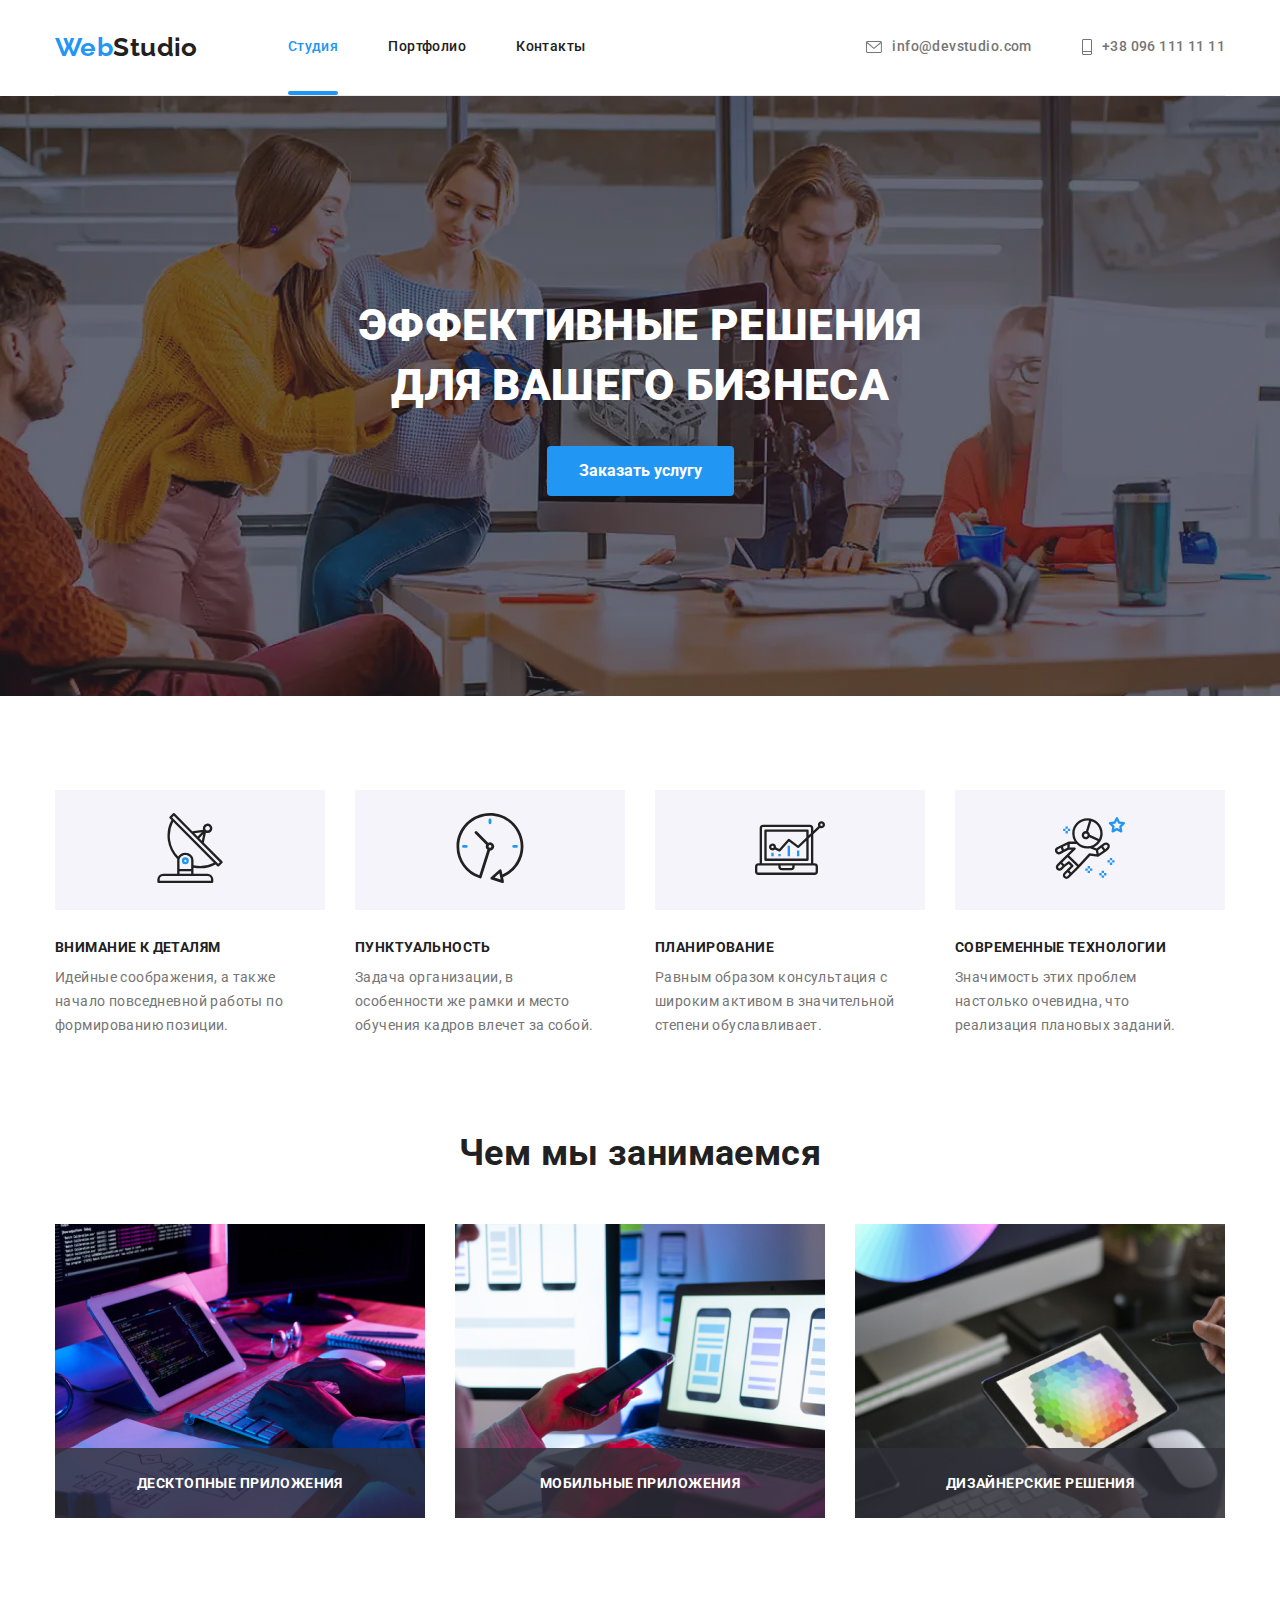
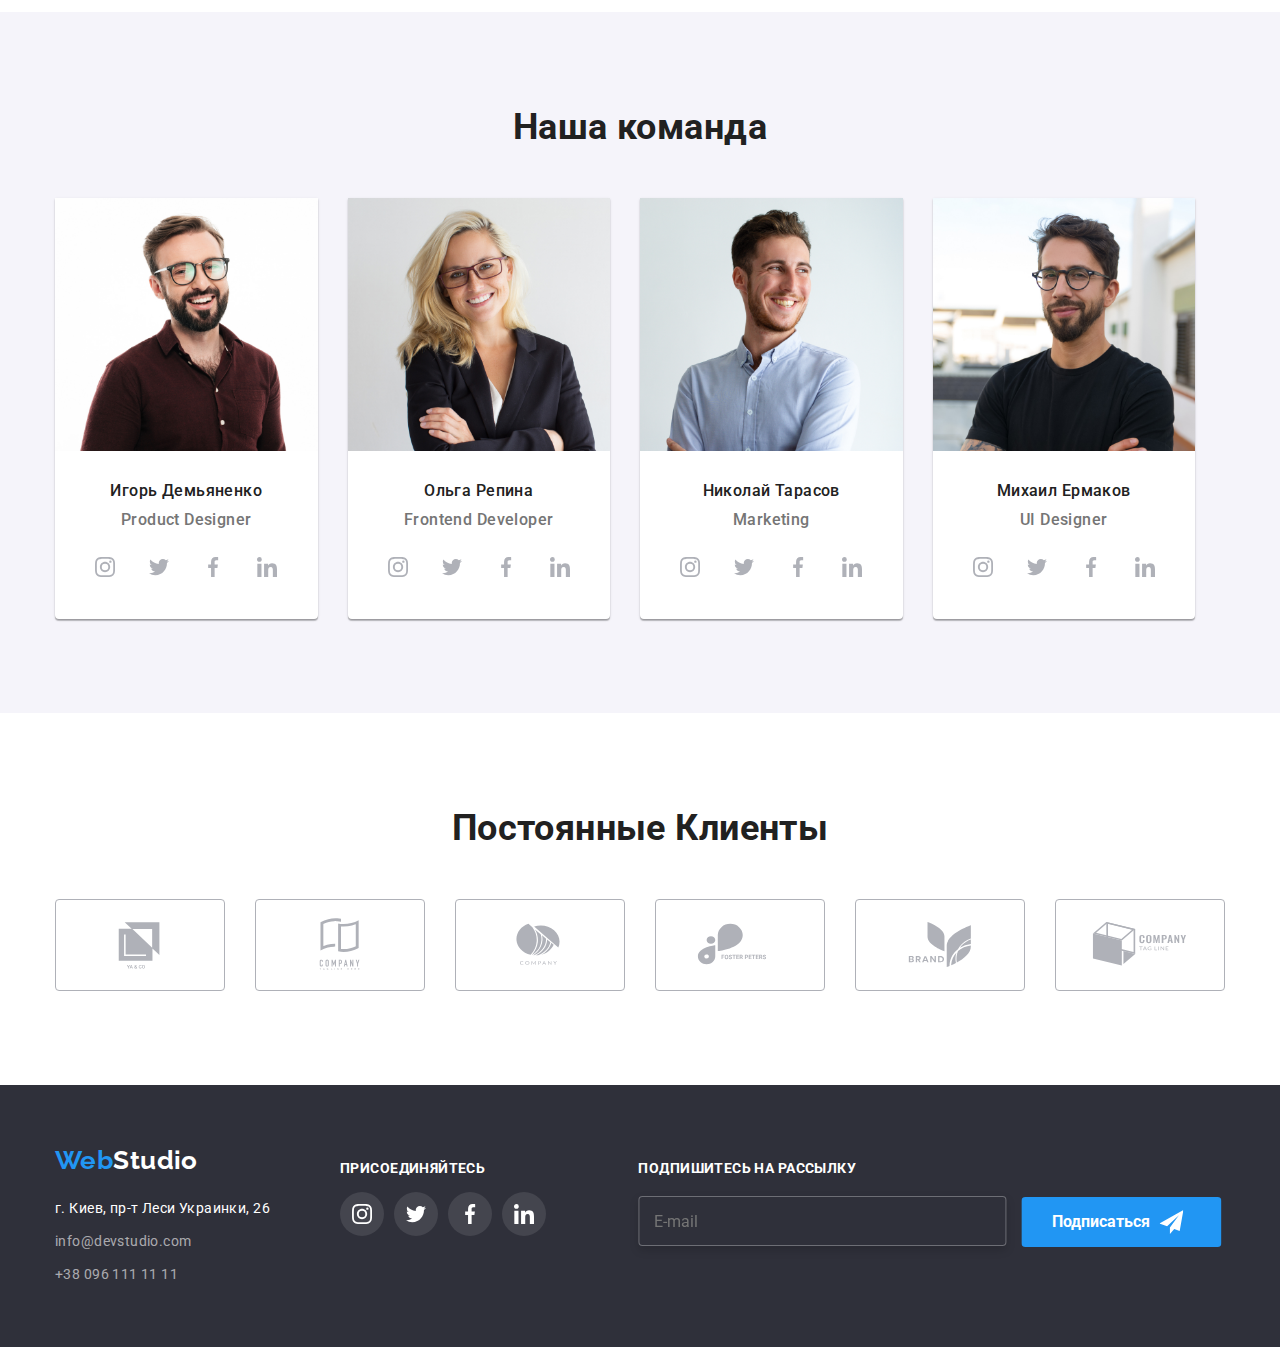
==== commit e5f5ee26: "здача" ====
--- a/index.html
+++ b/index.html
@@ -304,7 +304,7 @@
         </ul>
     </div>
     </li>
-    <li class="comand-list"><a href=""><img src="./image/our-team/img-NikolaiTarasov.jpg" alt="фото" width="270" height="260"></a>
+    <li class="comand-list"><a href=""><img src="./image/our-team/img-MikhailErmakov.jpg" alt="фото" width="270" height="260"></a>
         <div class="comand-list__item">
         <h3 class="comand-list__title">Михаил Ермаков</h3>
         <p class="comand-list__text" lang="en">UI Designer</p>
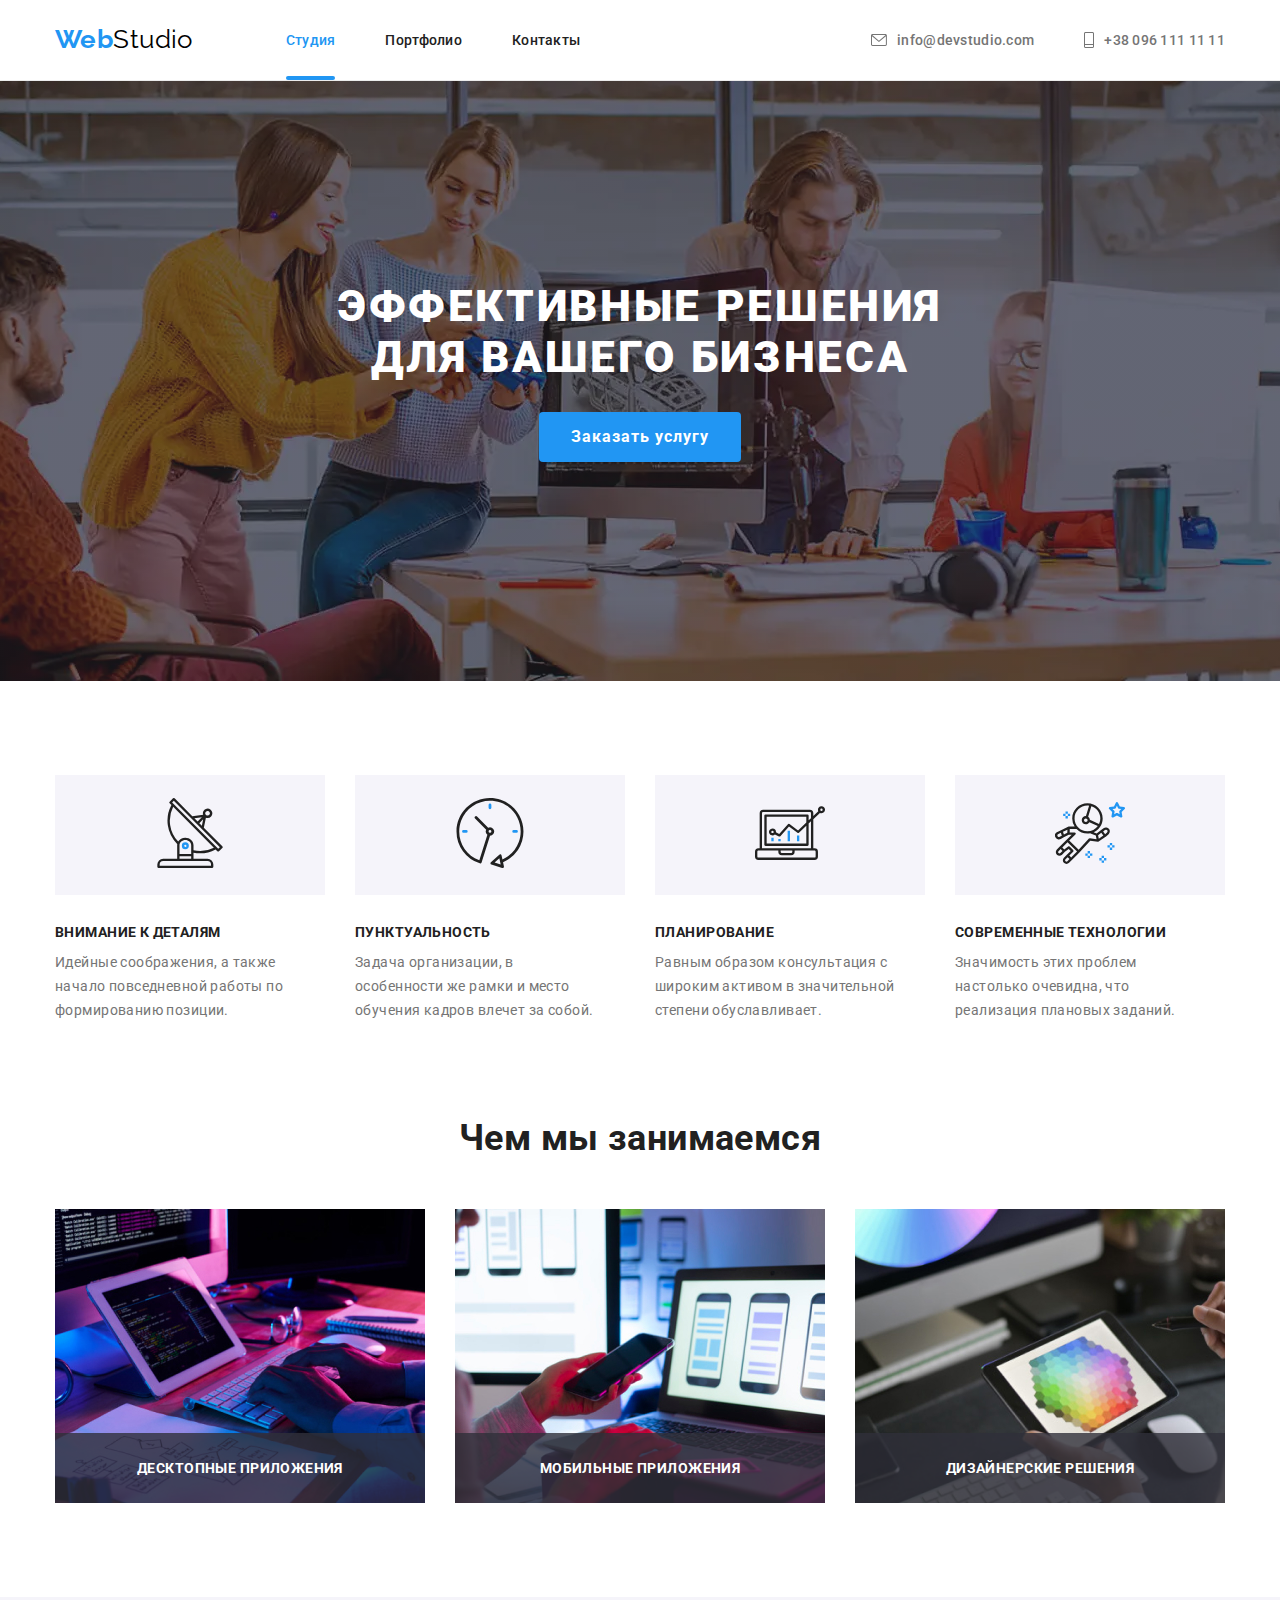
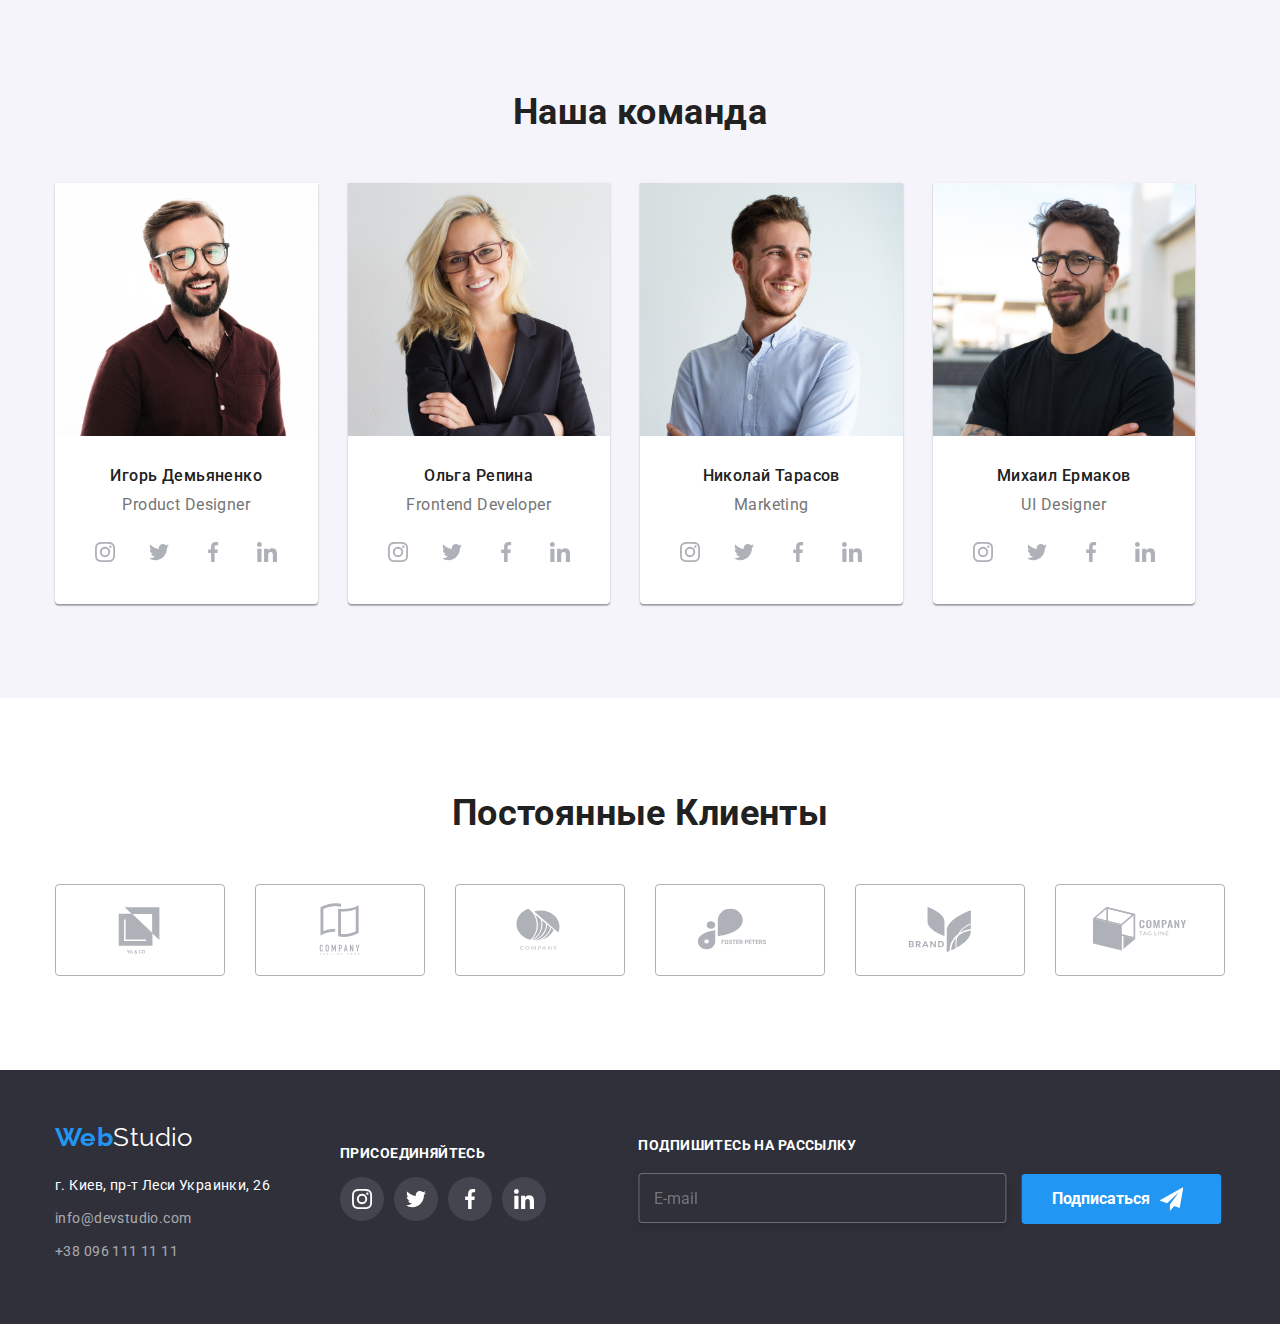
==== commit 85bd5dd5: "правка портфоліо" ====
--- a/index.html
+++ b/index.html
@@ -2,455 +2,489 @@
 <html lang="ru">
 
 <head>
-  <meta charset="UTF-8" />
-  <meta http-equiv="X-UA-Compatible" content="IE=edge" />
-  <meta name="viewport" content="width=device-width, initial-scale=1.0" />
-  <title>Studio</title>
-  <!-- фонд початок -->
-  <link rel="preconnect" href="https://fonts.googleapis.com" />
-  <link rel="preconnect" href="https://fonts.gstatic.com" crossorigin />
-  <link
-    href="https://fonts.googleapis.com/css2?family=Oleo+Script&family=Raleway:wght@700&family=Roboto:wght@400;500;700;900&display=swap"
-    rel="stylesheet" />
-  <!-- фонд кінець -->
-
-  <!-- Normalize stiles початок -->
-  <link rel="stylesheet" href="https://cdn.jsdelivr.net/npm/modern-normalize@1.1.0/modern-normalize.min.css" />
-  <!-- Normalize stiles кінець -->
-
-  <!-- css -->
-  <!-- <link rel="stylesheet" href="./css/styles.css" /> -->
-  <link rel="stylesheet" href="./css/main.min.css" />
+    <meta charset="UTF-8" />
+    <meta http-equiv="X-UA-Compatible" content="IE=edge" />
+    <meta name="viewport" content="width=device-width, initial-scale=1.0" />
+    <title>Studio</title>
+    <!-- фонд початок -->
+    <link rel="preconnect" href="https://fonts.googleapis.com" />
+    <link rel="preconnect" href="https://fonts.gstatic.com" crossorigin />
+    <link
+        href="https://fonts.googleapis.com/css2?family=Oleo+Script&family=Raleway:wght@700&family=Roboto:wght@400;500;700;900&display=swap"
+        rel="stylesheet" />
+    <!-- фонд кінець -->
+
+    <!-- Normalize stiles початок -->
+    <link rel="stylesheet" href="https://cdn.jsdelivr.net/npm/modern-normalize@1.1.0/modern-normalize.min.css" />
+    <!-- Normalize stiles кінець -->
+
+    <!-- css -->
+    <!-- <link rel="stylesheet" href="./css/styles.css" /> -->
+    <link rel="stylesheet" href="./css/main.min.css" />
 </head>
 
-<body data-body>
-
-    <div class="container">
+<body>
+
     <header class="header">
-             <a class="logo" href="./index.html">Web<span class="logo-web">Studio</span></a>
-        <nav >
-        <ul class="head-nav">
-            <li class="head-nav__list" ><a class="curent-studio" href="./index.html">Студия</a>
-               
-            </li>
-            <li class="head-nav__list"><a class="header-list" href="./portfolio.html">Портфолио</a></li>
-            <li class="head-nav__list"><a class="header-list" href="">Контакты</a></li>
-        </ul>
-        </nav>
-        <div class="head-group"> 
-        <ul class="head-group">
-        <li class="head-group__list">
-            <a class="list" href="mailto:info@devstudio.com"><svg class="heder-icon" width="16" height="12">
-            <use href="./image/icons.svg#icon-envelope-hover"></use>
-            </svg>info@devstudio.com</a>
-        </li>
-        <li class="head-group__list">
-            <a class="list" href="tel:+380961111111"><svg class="heder-icon" width="10" height="16">
-            <use  href="./image/icons.svg#icon-telepfone"></use>
-            </svg>+38 096 111 11 11</a>
-        </li>
-        </ul>
+        <div class="container main-nav">
+            <nav class="header-nav">
+                <a class="logo-web" href="./index.html">Web<span class="logo">Studio</span></a>
+                <ul class="header-list">
+                    <li class="header-list-item">
+                        <a class="header-link link current" href=" ./index.html ">Студия</a>
+                    </li>
+                    <li class="header-list-item">
+                        <a class="header-link" href=" ./portfolio.html ">Портфолио</a>
+                    </li>
+                    <li class="header-list-item">
+                        <a class="header-link " href=" # ">Контакты</a>
+                    </li>
+                </ul>
+            </nav>
+            <ul class="header-list-cont">
+                <li class="header-list-item">
+                    <a class="header-cont" href=" info@devstudio.com ">
+                        <svg class="icon-cont" width="16px" height="12px">
+                            <use href="./image/icons.svg#icon-envelope-hover"></use>
+                        </svg>info@devstudio.com</a>
+                </li>
+                <li class=" header-list-item">
+                    <a class="header-cont link" href=" +380961111111 "><svg class="icon-cont" width="10px"
+                            height="16px">
+                            <use href="./image/icons.svg#icon-telepfone"></use>
+                        </svg> +38 096 111 11 11 </a>
+                </li>
+            </ul>
         </div>
-    </header>  
-        </div>
-         
- <main>
-    
-<section class="hero-overlay">
-<div class="container">
-    <h1 class="hero-title">Эффективные решения<br> для вашего бизнеса</h1>
-
-    <button class="button-order" type="button" data-modal-open>Заказать услугу</button>
-  
-    <div class="backdrop is-hidden" data-modal>
-        
-        <div class="modal">
-           
-            <button class="modal-close-button" type="button" data-modal-close>
-                <svg class="" width="11" height="11" aria-label="vector">
-                <use href="./image/icons.svg#icon-close"></use>
-            </svg></button>
-
-            <form class="modal-form" >
-            <h2 class="modal-form__title">Оставьте свои данные, мы вам перезвоним</h2> 
-
-                <ul>
-                    <li><label class="modal-form__list" for="name">Имя</label>
-                     <input class="modal-form__input"  name="name" id="name" required>       
-                        <svg class="modal-form__icon" width="12" height="12" aria-label="name">
-                        <use href="./image/icons.svg#icon-name-modal"></use>
-                        </svg>
-                    </li>
-
-                    <li>
-                        <label class="modal-form__list" for="tel">Телефон</label>
-                        <input class="modal-form__input" type="tel" name="tel" id="tel" required> 
-                        <svg class="modal-form__icon" width="13" height="13" aria-label="tel">
-                        <use href="./image/icons.svg#icon-tel-modal"></use>
-                        </svg>
-                    </li>
-                    <li>
-                        <label class="modal-form__list" for="email">Почта</label>
-                        <input class="modal-form__input" type="email" name="email" id="email" required>
-                        <svg class="modal-form__icon" width="15" height="12" aria-label="email">
-                        <use href="./image/icons.svg#icon-mail-modal"></use>
-                        </svg>
-                    </li>
-                    <li>
-                        <label class="modal-form__list" for="coment">Комментарий</label>
-                        <textarea class="modal-form__coment" name="coment" id="coment" placeholder="Введите текст"></textarea>
-                    </li>
-                </ul>
-                
-            <label class="checkbox">
-                <input class="checkbox__input" type="checkbox" name="checkbox" id="checkbox" >
-
-                 <span class="checkbox__link"><svg class="checkbox-icon" width="14" height="11" aria-label="icon-send">
-                    <use href="./image/icons.svg#icon-confirmation"></use>
-                 </svg></span>
-
-                 <span class="checkbox__text" >Соглашаюсь с рассылкой и принимаю 
-                <a class="checkbox__policity" href=""> Условия договора</a> 
-                 </span>
-                </label>
-
-                <button class="modal-submit" type="submit">Отправить</button>
+    </header>
+
+    <main>
+
+        <section class="hero-overlay">
+            <div class="container">
+                <h1 class="hero-title">Эффективные решения<br> для вашего бизнеса</h1>
+
+                <button class="button-order" type="button" data-modal-open>Заказать услугу</button>
+
+                <div class="backdrop is-hidden" data-modal>
+
+                    <div class="modal">
+
+                        <button class="modal-close-button" type="button" data-modal-close>
+                            <svg class="" width="11" height="11" aria-label="vector">
+                                <use href="./image/icons.svg#icon-close"></use>
+                            </svg></button>
+
+                        <form class="modal-form">
+                            <h2 class="modal-form__title">Оставьте свои данные, мы вам перезвоним</h2>
+
+                            <ul>
+                                <li><label class="modal-form__list" for="name">Имя</label>
+                                    <input class="modal-form__input" name="name" id="name" required>
+                                    <svg class="modal-form__icon" width="12" height="12" aria-label="name">
+                                        <use href="./image/icons.svg#icon-name-modal"></use>
+                                    </svg>
+                                </li>
+
+                                <li>
+                                    <label class="modal-form__list" for="tel">Телефон</label>
+                                    <input class="modal-form__input" type="tel" name="tel" id="tel" required>
+                                    <svg class="modal-form__icon" width="13" height="13" aria-label="tel">
+                                        <use href="./image/icons.svg#icon-tel-modal"></use>
+                                    </svg>
+                                </li>
+                                <li>
+                                    <label class="modal-form__list" for="email">Почта</label>
+                                    <input class="modal-form__input" type="email" name="email" id="email" required>
+                                    <svg class="modal-form__icon" width="15" height="12" aria-label="email">
+                                        <use href="./image/icons.svg#icon-mail-modal"></use>
+                                    </svg>
+                                </li>
+                                <li>
+                                    <label class="modal-form__list" for="coment">Комментарий</label>
+                                    <textarea class="modal-form__coment" name="coment" id="coment"
+                                        placeholder="Введите текст"></textarea>
+                                </li>
+                            </ul>
+
+                            <label class="checkbox">
+                                <input class="checkbox__input" type="checkbox" name="checkbox" id="checkbox">
+
+                                <span class="checkbox__link"><svg class="checkbox-icon" width="14" height="11"
+                                        aria-label="icon-send">
+                                        <use href="./image/icons.svg#icon-confirmation"></use>
+                                    </svg></span>
+
+                                <span class="checkbox__text">Соглашаюсь с рассылкой и принимаю
+                                    <a class="checkbox__policity" href=""> Условия договора</a>
+                                </span>
+                            </label>
+
+                            <button class="modal-submit" type="submit">Отправить</button>
+                        </form>
+                    </div>
+
+                </div>
+            </div>
+        </section>
+
+        <section class="section-studia">
+            <div class="container">
+                <h2 hidden>Студия</h2>
+                <ul class="studia">
+                    <li class="studia-list">
+                        <div class="studia-list__item">
+                            <a class="link">
+                                <svg class="studia-list__icon" width="70" height="70" aria-label="antenna">
+                                    <use href="./image/icons.svg#icon-antenna"></use>
+                                </svg></a>
+                        </div>
+                        <h3 class="studia-list__title">Внимание к деталям</h3>
+                        <p class="studia-list__text">Идейные соображения, а также начало повседневной работы по
+                            формированию позиции.</p>
+                    </li>
+                    <li class="studia-list">
+                        <div class="studia-list__item"><a class="link">
+                                <svg class="studia-list__icon" width="70" height="70" aria-label="clock">
+                                    <use href="./image/icons.svg#icon-clock"></use>
+                                </svg></a>
+                        </div>
+                        <h3 class="studia-list__title">Пунктуальность</h3>
+                        <p class="studia-list__text">Задача организации, в особенности же рамки и место обучения кадров
+                            влечет за собой.</p>
+                    </li>
+                    <li class="studia-list">
+                        <div class="studia-list__item"><a class="link">
+                                <svg class="studia-list__icon" width="70" height="70" aria-label="diagram">
+                                    <use href="./image/icons.svg#icon-diagram"></use>
+                                </svg></a>
+                        </div>
+                        <h3 class="studia-list__title">Планирование</h3>
+                        <p class="studia-list__text">Равным образом консультация с широким активом в значительной
+                            степени обуславливает.</p>
+                    </li>
+                    <li class="studia-list">
+                        <div class="studia-list__item"><a class="link">
+                                <svg class="studia-list__icon" width="70" height="70" aria-label="astronaut">
+                                    <use href="./image/icons.svg#icon-astronaut"></use>
+                                </svg></a>
+                        </div>
+                        <h3 class="studia-list__title">Современные технологии</h3>
+                        <p class="studia-list__text">Значимость этих проблем настолько очевидна, что реализация плановых
+                            заданий.</p>
+                    </li>
+                </ul>
+            </div>
+        </section>
+
+
+        <section class="section">
+            <div class="container">
+                <h2 class="work-title">Чем мы занимаемся</h2>
+                <ul class="works-list">
+                    <li class="works-list__item">
+                        <div class="works-list__foto"><a href="">
+                                <img src="./image/what-are-we-doing/img-1.jpg" alt="Компьютерная разработка" width="370"
+                                    height="294"></a>
+                            <p class="works-list__describtion">Десктопные приложения</p>
+                        </div>
+                    </li>
+                    <li class="works-list__item">
+                        <div class="works-list__foto"><a href="">
+                                <img src="./image/what-are-we-doing/img-2.jpg" alt="мобильные приложения" width="370"
+                                    height="294"></a>
+                            <p class="works-list__describtion">Мобильные приложения</p>
+                        </div>
+                    </li>
+                    <li class="works-list__item">
+                        <div class="works-list__foto"><a href="">
+                                <img src="./image/what-are-we-doing/img-3.jpg" alt="дизайн на планшете" width="370"
+                                    height="295"></a>
+                            <p class="works-list__describtion">Дизайнерские решения</p>
+                        </div>
+                    </li>
+                </ul>
+            </div>
+        </section>
+
+
+        <section class="section-comand">
+            <div class="container">
+                <h2 class="h2-title">Наша команда</h2>
+                <ul class="comands">
+                    <li class="comand-list"><a href="">
+                            <img src="./image/our-team/img-IgorDemyanenko.jpg" alt="фото" width="270" height="260"></a>
+                        <div class="comand-list__item">
+                            <h3 class="comand-list__title">Игорь Демьяненко</h3>
+                            <p class="comand-list__text" lang="en">Product Designer</p>
+
+                            <ul class="social">
+                                <li class="social-link">
+                                    <a class="soclink" href="" aria-label="instagram">
+                                        <svg class="social-icon" width="20" height="20">
+                                            <use href="./image/icons.svg#icon-instagram"></use>
+                                        </svg>
+                                    </a>
+                                </li>
+                                <li class="social-link">
+                                    <a class="soclink" href="" aria-label="twitter">
+                                        <svg class="social-icon" width="20" height="20">
+                                            <use href="./image/icons.svg#icon-twitter"></use>
+                                        </svg>
+                                    </a>
+                                </li>
+                                <li class="social-link">
+                                    <a class="soclink" href="" aria-label="facebook">
+                                        <svg class="social-icon" width="20" height="20">
+                                            <use href="./image/icons.svg#icon-facebook"></use>
+                                        </svg>
+                                    </a>
+                                </li>
+                                <li class="social-link">
+                                    <a class="soclink" href="" aria-label="linkedin">
+                                        <svg class="social-icon" width="20" height="20">
+                                            <use href="./image/icons.svg#icon-linkedin"></use>
+                                        </svg>
+                                    </a>
+                                </li>
+                            </ul>
+                        </div>
+                    </li>
+                    <li class="comand-list"><a href=""><img src="./image/our-team/img-OlgaRepina.jpg" alt="фото"
+                                width="270" height="260"></a>
+                        <div class="comand-list__item">
+                            <h3 class="comand-list__title">Ольга Репина</h3>
+                            <p class="comand-list__text" lang="en">Frontend Developer</p>
+
+                            <ul class="social">
+                                <li class="social-link">
+                                    <a class="soclink" href="" aria-label="instagram">
+                                        <svg class="social-icon" width="20" height="20">
+                                            <use href="./image/icons.svg#icon-instagram"></use>
+                                        </svg>
+                                    </a>
+                                </li>
+                                <li class="social-link">
+                                    <a class="soclink" href="" aria-label="twitter">
+                                        <svg class="social-icon" width="20" height="20">
+                                            <use href="./image/icons.svg#icon-twitter"></use>
+                                        </svg>
+                                    </a>
+                                </li>
+                                <li class="social-link">
+                                    <a class="soclink" href="" aria-label="facebook">
+                                        <svg class="social-icon" width="20" height="20">
+                                            <use href="./image/icons.svg#icon-facebook"></use>
+                                        </svg>
+                                    </a>
+                                </li>
+                                <li class="social-link">
+                                    <a class="soclink" href="" aria-label="linkedin">
+                                        <svg class="social-icon" width="20" height="20">
+                                            <use href="./image/icons.svg#icon-linkedin"></use>
+                                        </svg>
+                                    </a>
+                                </li>
+                            </ul>
+
+                        </div>
+                    </li>
+                    <li class="comand-list"><a href=""><img src="./image/our-team/img-NikolaiTarasov.jpg" alt="фото"
+                                width="270" height="260"></a>
+                        <div class="comand-list__item">
+                            <h3 class="comand-list__title"> Николай Тарасов</h3>
+                            <p class="comand-list__text" lang="en">Marketing</p>
+
+                            <ul class="social">
+                                <li class="social-link">
+                                    <a class="soclink" href="" aria-label="instagram">
+                                        <svg class="social-icon" width="20" height="20">
+                                            <use href="./image/icons.svg#icon-instagram"></use>
+                                        </svg>
+                                    </a>
+                                </li>
+                                <li class="social-link">
+                                    <a class="soclink" href="" aria-label="twitter">
+                                        <svg class="social-icon" width="20" height="20">
+                                            <use href="./image/icons.svg#icon-twitter"></use>
+                                        </svg>
+                                    </a>
+                                </li>
+                                <li class="social-link">
+                                    <a class="soclink" href="" aria-label="facebook">
+                                        <svg class="social-icon" width="20" height="20">
+                                            <use href="./image/icons.svg#icon-facebook"></use>
+                                        </svg>
+                                    </a>
+                                </li>
+                                <li class="social-link">
+                                    <a class="soclink" href="" aria-label="linkedin">
+                                        <svg class="social-icon" width="20" height="20">
+                                            <use href="./image/icons.svg#icon-linkedin"></use>
+                                        </svg>
+                                    </a>
+                                </li>
+                            </ul>
+                        </div>
+                    </li>
+                    <li class="comand-list"><a href=""><img src="./image/our-team/img-MikhailErmakov.jpg" alt="фото"
+                                width="270" height="260"></a>
+                        <div class="comand-list__item">
+                            <h3 class="comand-list__title">Михаил Ермаков</h3>
+                            <p class="comand-list__text" lang="en">UI Designer</p>
+                            <ul class="social">
+                                <li class="social-link">
+                                    <a class="soclink" href="" aria-label="instagram">
+                                        <svg class="social-icon" width="20" height="20">
+                                            <use href="./image/icons.svg#icon-instagram"></use>
+                                        </svg>
+                                    </a>
+                                </li>
+                                <li class="social-link">
+                                    <a class="soclink" href="" aria-label="twitter">
+                                        <svg class="social-icon" width="20" height="20">
+                                            <use href="./image/icons.svg#icon-twitter"></use>
+                                        </svg>
+                                    </a>
+                                </li>
+                                <li class="social-link">
+                                    <a class="soclink" href="" aria-label="facebook">
+                                        <svg class="social-icon" width="20" height="20">
+                                            <use href="./image/icons.svg#icon-facebook"></use>
+                                        </svg>
+                                    </a>
+                                </li>
+                                <li class="social-link">
+                                    <a class="soclink" href="" aria-label="linkedin">
+                                        <svg class="social-icon" width="20" height="20">
+                                            <use href="./image/icons.svg#icon-linkedin"></use>
+                                        </svg>
+                                    </a>
+                                </li>
+                            </ul>
+                        </div>
+                    </li>
+                </ul>
+            </div>
+        </section>
+
+
+        <section class="section">
+            <div class="container">
+                <h2 class="h2-title">Постоянные Клиенты</h2>
+                <ul class="clients">
+                    <li class="clients__item">
+                        <a class="clients__link" href="" aria-label="logo">
+                            <svg class="clients__icon" width="106" height="60">
+                                <use href="./image/icons.svg#icon-client1"></use>
+                            </svg>
+                        </a>
+                    </li>
+                    <li class="clients__item">
+                        <a class="clients__link" href="" aria-label="logo-1">
+                            <svg class="clients__icon" width="106" height="60">
+                                <use href="./image/icons.svg#icon-client2"></use>
+                            </svg>
+                        </a>
+                    </li>
+                    <li class="clients__item">
+                        <a class="clients__link" href="" aria-label="logo-2">
+                            <svg class="clients__icon" width="106" height="60">
+                                <use href="./image/icons.svg#icon-client3"></use>
+                            </svg>
+                        </a>
+                    </li>
+                    <li class="clients__item">
+                        <a class="clients__link" href="" aria-label="logo-3">
+                            <svg class="clients__icon" width="106" height="60">
+                                <use href="./image/icons.svg#icon-client4"></use>
+                            </svg>
+                        </a>
+                    </li>
+                    <li class="clients__item">
+                        <a class="clients__link" href="" aria-label="logo-4">
+                            <svg class="clients__icon" width="106" height="60">
+                                <use href="./image/icons.svg#icon-client5"></use>
+                            </svg>
+                        </a>
+                    </li>
+                    <li class="clients__item">
+                        <a class="clients__link" href="" aria-label="logo-5">
+                            <svg class="clients__icon" width="106" height="60">
+                                <use href="./image/icons.svg#icon-client6"></use>
+                            </svg>
+                        </a>
+                    </li>
+                </ul>
+            </div>
+        </section>
+
+    </main>
+
+    <footer class="footer">
+        <div class="container">
+            <div class="footer-items">
+                <a class="logo-web" href="./index.html">Web<span class="logo">Studio</span></a>
+                <address>
+                    <ul class="footer-items-nav">
+                        <li><a class="footer-items-nav__listmap" href="https://goo.gl/maps/piqngm7oDQpEDh6u6"
+                                target="_blank" rel="noopener nofollow noreferrer">г. Киев, пр-т Леси Украинки, 26</a>
+                        </li>
+                        <li><a class="footer-items-nav__list" href="mailto:info@devstudio.com">info@devstudio.com</a>
+                        </li>
+                        <li><a class="footer-items-nav__list" href="tel:+380961111111">+38 096 111 11 11</a></li>
+                    </ul>
+                </address>
+            </div>
+            <div class="footer-social">
+                <strong class="slogan">Присоединяйтесь</strong>
+                <ul class="social">
+                    <li class="footer-social-list">
+                        <a class="footer-social-list__link" href="" aria-label="instagram">
+                            <svg class="footer-social-list__icon" width="20" height="20">
+                                <use href="./image/icons.svg#icon-instagram"></use>
+                            </svg>
+                        </a>
+                    </li>
+                    <li class="footer-social-list">
+                        <a class="footer-social-list__link" href="" aria-label="twitter">
+                            <svg class="footer-social-list__icon" width="20" height="20">
+                                <use href="./image/icons.svg#icon-twitter"></use>
+                            </svg>
+                        </a>
+                    </li>
+                    <li class="footer-social-list">
+                        <a class="footer-social-list__link" href="" aria-label="facebook">
+                            <svg class="footer-social-list__icon" width="20" height="20">
+                                <use href="./image/icons.svg#icon-facebook"></use>
+                            </svg>
+                        </a>
+                    </li>
+                    <li class="footer-social-list">
+                        <a class="footer-social-list__link" href="" aria-label="linkedin">
+                            <svg class="footer-social-list__icon" width="20" height="20">
+                                <use href="./image/icons.svg#icon-linkedin"></use>
+                            </svg>
+                        </a>
+                    </li>
+                </ul>
+            </div>
+
+            <form class="footer-label">
+                <label class="footer-label__title">Подпишитесь на рассылку </label>
+                <input class="footer-label__email" type="email" name="email" placeholder="Е-mail" required>
+
+                <button class="button-submit" type="submit">Подписаться<svg class="f-submit" width="24" height="24">
+                        <use href="./image/icons.svg#icon-send"></use>
+                    </svg>
+                </button>
             </form>
         </div>
-        
-    </div>
-</div>
-</section> 
-
-<section class="section-studia">
-<div class="container">
-   <h2 hidden>Студия</h2>
-<ul class="studia">
-    <li class="studia-list" >
-        <div class="studia-list__item">
-            <a class="link">
-         <svg class="studia-list__icon" width="70" height="70" aria-label="antenna">
-         <use href="./image/icons.svg#icon-antenna"></use>
-        </svg></a>   
-        </div>
-        <h3 class="studia-list__title">Внимание к деталям</h3> 
-        <p class="studia-list__text">Идейные соображения, а также начало повседневной работы по формированию позиции.</p>
-    </li>
-    <li class="studia-list" >
-        <div class="studia-list__item"><a class="link">
-            <svg class="studia-list__icon" width="70" height="70" aria-label="clock">
-            <use href="./image/icons.svg#icon-clock"></use>
-        </svg></a>
-    </div>
-        <h3 class="studia-list__title">Пунктуальность</h3>
-        <p class="studia-list__text">Задача организации, в особенности же рамки и место обучения кадров влечет за собой.</p>
-        </li>
-    <li class="studia-list" >
-        <div class="studia-list__item"><a class="link">
-        <svg class="studia-list__icon" width="70" height="70" aria-label="diagram">
-        <use href="./image/icons.svg#icon-diagram"></use>
-        </svg></a>
-    </div>
-        <h3 class="studia-list__title">Планирование</h3>
-            <p class="studia-list__text">Равным образом консультация с широким активом в значительной степени обуславливает.</p>
-        </li>
-    <li class="studia-list" >
-        <div class="studia-list__item"><a class="link">
-        <svg class="studia-list__icon" width="70" height="70" aria-label="astronaut">
-        <use href="./image/icons.svg#icon-astronaut"></use>
-        </svg></a>
-    </div>
-        <h3 class="studia-list__title">Современные технологии</h3>
-        <p class="studia-list__text">Значимость этих проблем настолько очевидна, что реализация плановых заданий.</p>
-        </li>
-  </ul></div>
-</section>
-
-
-<section class="section">
-    <div class="container">
-   <h2 class="work-title">Чем мы занимаемся</h2>
-<ul class="works-list">
-    <li class="works-list__item">
-        <div class="works-list__foto"><a href="">
-        <img src="./image/what-are-we-doing/img-1.jpg" alt="Компьютерная разработка" width="370" height="294"></a>
-        <p class="works-list__describtion">Десктопные приложения</p></div></li>
-    <li class="works-list__item">
-        <div class="works-list__foto"><a href="">
-        <img src="./image/what-are-we-doing/img-2.jpg" alt="мобильные приложения" width="370" height="294"></a>
-        <p class="works-list__describtion">Мобильные приложения</p></div></li>
-    <li class="works-list__item">
-        <div class="works-list__foto"><a href="">
-        <img src="../image/what-are-we-doing/img-3.jpg" alt="дизайн на планшете" width="370" height="295"></a>
-        <p class="works-list__describtion">Дизайнерские решения</p></div></li>
-</ul></div>
-</section>
-
-
-<section class="section-comand">
-    <div class="container">
-     <h2 class="h2-title">Наша команда</h2>
-  <ul class="comands">
-    <li class="comand-list"><a href="">
-        <img src="./image/our-team/img-IgorDemyanenko.jpg" alt="фото" width="270" height="260"></a>
-        <div class="comand-list__item">
-        <h3 class="comand-list__title">Игорь Демьяненко</h3>
-        <p class="comand-list__text" lang="en">Product Designer</p>
-      
-        <ul class="social">
-            <li class="social-link">
-                <a class="soclink" href="" aria-label="instagram">
-                <svg class="social-icon" width="20" height="20">
-                <use href="./image/icons.svg#icon-instagram"></use>
-                </svg>
-                </a>
-            </li>
-            <li class="social-link">
-                <a class="soclink" href="" aria-label="twitter">
-                <svg class="social-icon" width="20" height="20">
-                <use href="./image/icons.svg#icon-twitter"></use>
-                </svg>
-                </a>
-            </li>
-            <li class="social-link">
-                <a class="soclink" href="" aria-label="facebook">
-                <svg class="social-icon" width="20" height="20">
-                <use href="./image/icons.svg#icon-facebook"></use>
-                </svg>
-                </a>
-            </li>
-            <li class="social-link">
-                <a class="soclink" href="" aria-label="linkedin">
-                <svg class="social-icon" width="20" height="20">
-                <use href="./image/icons.svg#icon-linkedin"></use>
-                </svg>
-                </a>
-            </li>
-        </ul>
-    </div>
-    </li>
-    <li class="comand-list"><a href=""><img src="./image/our-team/img-OlgaRepina.jpg" alt="фото" width="270" height="260"></a>
-       <div class="comand-list__item">
-        <h3 class="comand-list__title">Ольга Репина</h3>
-        <p class="comand-list__text" lang="en">Frontend Developer</p>
-        
-        <ul class="social">
-            <li class="social-link">
-                <a class="soclink" href="" aria-label="instagram">
-                <svg class="social-icon" width="20" height="20">
-                <use href="./image/icons.svg#icon-instagram"></use>
-                </svg>
-                </a>
-            </li>
-            <li class="social-link">
-                <a class="soclink" href="" aria-label="twitter">
-                <svg class="social-icon" width="20" height="20">
-                <use href="./image/icons.svg#icon-twitter"></use>
-                </svg>
-                </a>
-            </li>
-            <li class="social-link">
-                <a class="soclink" href="" aria-label="facebook">
-                <svg class="social-icon" width="20" height="20">
-                <use href="./image/icons.svg#icon-facebook"></use>
-                </svg>
-                </a>
-            </li>
-            <li class="social-link">
-                <a class="soclink" href="" aria-label="linkedin">
-                <svg class="social-icon" width="20" height="20">
-                <use href="./image/icons.svg#icon-linkedin"></use>
-                </svg>
-                </a>
-            </li>
-        </ul>
-        
-    </div>
-    </li>
-    <li class="comand-list"><a href=""><img src="./image/our-team/img-NikolaiTarasov.jpg" alt="фото" width="270" height="260"></a>
-        <div class="comand-list__item">
-        <h3 class="comand-list__title"> Николай Тарасов</h3>
-        <p class="comand-list__text" lang="en">Marketing</p>
-       
-        <ul class="social">
-            <li class="social-link">
-                <a class="soclink" href="" aria-label="instagram">
-                <svg class="social-icon" width="20" height="20">
-                <use href="./image/icons.svg#icon-instagram"></use>
-                </svg>
-                </a>
-            </li>
-            <li class="social-link">
-                <a class="soclink" href="" aria-label="twitter">
-                <svg class="social-icon" width="20" height="20">
-                <use href="./image/icons.svg#icon-twitter"></use>
-                </svg>
-                </a>
-            </li>
-            <li class="social-link">
-                <a class="soclink" href="" aria-label="facebook">
-                <svg class="social-icon" width="20" height="20">
-                <use href="./image/icons.svg#icon-facebook"></use>
-                </svg>
-                </a>
-            </li>
-            <li class="social-link">
-                <a class="soclink" href="" aria-label="linkedin">
-                <svg class="social-icon" width="20" height="20">
-                <use href="./image/icons.svg#icon-linkedin"></use>
-                </svg>
-                </a>
-            </li>
-        </ul>
-    </div>
-    </li>
-    <li class="comand-list"><a href=""><img src="./image/our-team/img-MikhailErmakov.jpg" alt="фото" width="270" height="260"></a>
-        <div class="comand-list__item">
-        <h3 class="comand-list__title">Михаил Ермаков</h3>
-        <p class="comand-list__text" lang="en">UI Designer</p>
-        <ul class="social">
-            <li class="social-link">
-                <a class="soclink" href="" aria-label="instagram">
-                <svg class="social-icon" width="20" height="20">
-                <use href="./image/icons.svg#icon-instagram"></use>
-                </svg>
-                </a>
-            </li>
-            <li class="social-link">
-                <a class="soclink" href="" aria-label="twitter">
-                <svg class="social-icon" width="20" height="20">
-                <use href="./image/icons.svg#icon-twitter"></use>
-                </svg>
-                </a>
-            </li>
-            <li class="social-link">
-                <a class="soclink" href="" aria-label="facebook">
-                <svg class="social-icon" width="20" height="20">
-                <use href="./image/icons.svg#icon-facebook"></use>
-                </svg>
-                </a>
-            </li>
-            <li class="social-link">
-                <a class="soclink" href="" aria-label="linkedin">
-                <svg class="social-icon" width="20" height="20">
-                <use href="./image/icons.svg#icon-linkedin"></use>
-                </svg>
-                </a>
-            </li>
-        </ul>
-    </div>
-    </li>
-</ul>
-</div>
-</section>
-              
-
-<section class="section">
-    <div class="container">
-        <h2 class="h2-title">Постоянные Клиенты</h2>
-    <ul class="clients">
-         <li class="clients__item">
-            <a class="clients__link" href="" aria-label="logo">
-            <svg class="clients__icon" width="106" height="60">
-            <use href="./image/icons.svg#icon-client1"></use></svg>
-    </a>
-    </li>
-         <li class="clients__item">
-             <a class="clients__link" href="" aria-label="logo-1">
-            <svg class="clients__icon" width="106" height="60" >
-            <use href="./image/icons.svg#icon-client2"></use></svg>
-    </a>
-    </li>
-         <li class="clients__item">
-            <a class="clients__link" href="" aria-label="logo-2">
-            <svg class="clients__icon" width="106" height="60" >
-            <use href="./image/icons.svg#icon-client3"></use></svg>
-    </a>
-    </li>
-          <li class="clients__item">
-            <a class="clients__link" href="" aria-label="logo-3">
-            <svg class="clients__icon" width="106" height="60" >
-            <use href="./image/icons.svg#icon-client4"></use></svg>
-    </a>
-    </li>
-          <li class="clients__item">
-            <a class="clients__link" href="" aria-label="logo-4">
-            <svg class="clients__icon" width="106" height="60" >
-            <use href="./image/icons.svg#icon-client5"></use></svg>
-    </a>
-    </li>
-        <li class="clients__item">
-            <a class="clients__link" href="" aria-label="logo-5">
-            <svg class="clients__icon" width="106" height="60" >
-            <use href="./image/icons.svg#icon-client6"></use></svg>
-    </a>
-     </li>
-     </ul>
-     </div>
-</section>
-
-</main>
-
-<footer class="footer">
-<div class="container">
-    <div class="footer-items"> 
-            <a class="logo" href="./index.html">Web<span class="logo-web">Studio</span></a>  
-            <address>
-        <ul class="footer-items-nav" >
-            <li><a class="footer-items-nav__listmap" href="https://goo.gl/maps/piqngm7oDQpEDh6u6" target="_blank" rel="noopener nofollow noreferrer">г. Киев, пр-т Леси Украинки, 26</a></li>
-            <li><a class="footer-items-nav__list" href="mailto:info@devstudio.com">info@devstudio.com</a></li>
-            <li><a class="footer-items-nav__list" href="tel:+380961111111">+38 096 111 11 11</a></li>
-        </ul>
-        </address>
-    </div>
-    <div class="footer-social">
-        <strong class="slogan">Присоединяйтесь</strong>
-        <ul class="social">
-            <li class="footer-social-list">
-                <a class="footer-social-list__link" href="" aria-label="instagram">
-                <svg class="footer-social-list__icon"  width="20" height="20">
-                <use href="./image/icons.svg#icon-instagram"></use>
-                </svg>
-                </a>
-            </li>
-            <li class="footer-social-list">
-                <a class="footer-social-list__link" href="" aria-label="twitter">
-                <svg class="footer-social-list__icon" width="20" height="20">
-                <use href="./image/icons.svg#icon-twitter"></use>
-                </svg>
-                </a>
-            </li>
-            <li class="footer-social-list">
-                <a class="footer-social-list__link" href="" aria-label="facebook">
-                <svg class="footer-social-list__icon" width="20" height="20">
-                <use href="./image/icons.svg#icon-facebook"></use>
-                </svg>
-                </a>
-            </li>
-            <li class="footer-social-list">
-                <a class="footer-social-list__link" href="" aria-label="linkedin">
-                <svg class="footer-social-list__icon" width="20" height="20">
-                <use href="./image/icons.svg#icon-linkedin"></use>
-                </svg>
-                </a>
-            </li>
-        </ul>
-    </div>
-
-    <form class="footer-label">
-      <label class="footer-label__title">Подпишитесь на рассылку </label>
-      <input class="footer-label__email" type="email" name="email" placeholder="Е-mail" required>
-
-   <button class="button-submit" type="submit">Подписаться<svg class="f-submit" width="24" height="24">
-        <use href="./image/icons.svg#icon-send"></use>
-        </svg>
-    </button>
-</form>
-</div>
-</footer>
-
-
-
-<script src="./js/modal.js"></script>
-    </body>
+    </footer>
+
+
+
+    <script src="./js/modal.js"></script>
+</body>
+
 </html>--- a/css/main.min.css
+++ b/css/main.min.css
@@ -1 +1 @@
-:root{--third-font: "Oleo Script";--secondary-font: "Raleway";--main-font: "Roboto";--black-txt-cl: #000000;--accent-txt-cl: #2196f3;--dark-txt-cl: #212121;--light-txt-cl: #ffffff;--gray-txt-cl: #757575;--gray-bgr-cl: #f5f4fa;--dark-bgr-cl: #2f303a;--light-bgr-cl: #ffffff;--blue-but-cl: #188ce8;--color-border-porfolio: #eeeeee;--background-color-icons: #2196f3;--color-icons: #ffffff;--dark-cl-icons: #212121;--gray-background-cl-icons:#afb1b8;--border-portfolio:#ececec;--items: 3;--indent: 30px;--timing-variable: cubic-bezier(0.4, 0, 0.2, 1);--width: 1200px}body{letter-spacing:.03em;font-size:14px;color:var(--gray-txt-cl);background-color:var(--light-bgr-cl);font-family:"Roboto",sans-serif;margin:0}body.no-scroll{overflow:hidden}html{-webkit-box-sizing:border-box;box-sizing:border-box}h1,h2,h3,h4,p{margin:0}ul{list-style:none;padding-left:0;margin:0}a{text-decoration:none}img{display:block;max-width:100%;height:auto}address{font-style:normal}*,*::before,*::after{-webkit-box-sizing:border-box;box-sizing:border-box}.section{padding-bottom:94px;padding-top:94px}.section-comand{background:var(--gray-bgr-cl);padding-bottom:94px;padding-top:94px}.section-studia{padding-top:94px}.container{margin-left:auto;margin-right:auto;padding-left:15px;padding-right:15px;width:1200px}.section{padding-top:94px;padding-bottom:94px}.container-header{display:-webkit-box;display:-ms-flexbox;display:flex;-webkit-box-align:center;-ms-flex-align:center;align-items:center;margin-left:auto;margin-right:auto;padding-left:15px;padding-right:15px;width:1200px;-webkit-box-sizing:border-box;box-sizing:border-box}.modal{position:absolute;top:50%;left:50%;-webkit-transform:translate(-50%, -50%);transform:translate(-50%, -50%);width:528px;height:581px;background:var(--light-txt-cl);-webkit-box-shadow:0px 1px 3px rgba(0,0,0,.12),0px 1px 1px rgba(0,0,0,.14),0px 2px 1px rgba(0,0,0,.2);box-shadow:0px 1px 3px rgba(0,0,0,.12),0px 1px 1px rgba(0,0,0,.14),0px 2px 1px rgba(0,0,0,.2);border-radius:4px}.slogan{font-family:var(--main-font);font-style:normal;font-weight:700;font-size:14px;line-height:16px;text-transform:uppercase;color:var(--light-bgr-cl)}.footer-social{display:-webkit-inline-box;display:-ms-inline-flexbox;display:inline-flex;color:var(--light-bgr-cl);margin-left:70px;margin-top:15px;-webkit-box-orient:vertical;-webkit-box-direction:normal;-ms-flex-direction:column;flex-direction:column;position:absolute}.footer-social-list__icon{fill:var(--color-icons)}.footer-social-list:not(:last-child){margin-right:10px}.footer-social-list__link{display:-webkit-box;display:-ms-flexbox;display:flex;-webkit-box-align:center;-ms-flex-align:center;align-items:center;-webkit-box-pack:center;-ms-flex-pack:center;justify-content:center;width:44px;height:44px;border-radius:50%;background:rgba(255,255,255,.1);-webkit-transition:250ms cubic-bezier(0.4, 0, 0.2, 1);transition:250ms cubic-bezier(0.4, 0, 0.2, 1)}.footer-social-list__link:hover,.footer-social-list__link:focus{background:var(--blue-but-cl)}.social{display:-webkit-box;display:-ms-flexbox;display:flex;-webkit-box-pack:center;-ms-flex-pack:center;justify-content:center;-webkit-box-align:center;-ms-flex-align:center;align-items:center;margin-top:16px}.social-link:not(:last-child){margin-right:10px}.soclink{display:-webkit-box;display:-ms-flexbox;display:flex;-webkit-box-pack:center;-ms-flex-pack:center;justify-content:center;-webkit-box-align:center;-ms-flex-align:center;align-items:center;width:44px;height:44px;border:0;border-radius:50px;color:#afb1b8;-webkit-transition:250ms cubic-bezier(0.4, 0, 0.2, 1);transition:250ms cubic-bezier(0.4, 0, 0.2, 1)}.social-icon{fill:currentColor}.social-link:hover .soclink,.social-link:focus .soclink{background-color:var(--background-color-icons);color:var(--light-bgr-cl)}.header{font-family:var(--main-font);display:-webkit-box;display:-ms-flexbox;display:flex;-webkit-box-align:center;-ms-flex-align:center;align-items:center;font-weight:500;font-size:14px;line-height:1.14;-webkit-box-sizing:border-box;box-sizing:border-box;border-bottom:1px solid var(--border-portfolio)}.head-nav{display:-webkit-box;display:-ms-flexbox;display:flex;color:var(--dark-txt-cl);margin-left:50px}.head-group{display:-webkit-box;display:-ms-flexbox;display:flex;margin-left:auto;padding:0}.header-list{display:-webkit-box;display:-ms-flexbox;display:flex;padding:0;text-decoration:none;color:var(--dark-txt-cl);padding-top:32px;padding-bottom:32px;-webkit-transition:250ms cubic-bezier(0.4, 0, 0.2, 1);transition:250ms cubic-bezier(0.4, 0, 0.2, 1)}.list{display:-webkit-box;display:-ms-flexbox;display:flex;-webkit-box-align:center;-ms-flex-align:center;align-items:center;text-decoration:none;color:var(--gray-txt-cl);padding-top:32px;padding-bottom:32px;-webkit-transition:250ms cubic-bezier(0.4, 0, 0.2, 1);transition:250ms cubic-bezier(0.4, 0, 0.2, 1)}.head-group__list,.head-group__list:focus,.head-nav__list:hover,.head-nav__list:focus{fill:currentColor}.head-group__list:not(:last-child),.head-nav__list:not(:last-child){margin-right:50px;padding:0;display:-webkit-box;display:-ms-flexbox;display:flex}.list .heder-icon{margin-right:10px}.header a:hover,.header a:focus{color:var(--blue-but-cl)}.curent-portfolio,.curent-studio{position:relative;color:var(--background-color-icons);padding-top:32px;padding-bottom:32px;-webkit-transition:250ms var(--timing-variable);transition:250ms var(--timing-variable)}.curent-studio::after,.curent-portfolio::after{content:"";width:100%;height:4px;position:absolute;bottom:-8px;left:0;border-radius:2px;background-color:var(--background-color-icons)}.footer{position:relative;display:-webkit-box;display:-ms-flexbox;display:flex;background:var(--dark-bgr-cl);font-weight:400;font-size:14px;line-height:1.71;padding:60px 0}.footer-items{display:inline-block}.footer-items-nav__listmap{display:block;padding-top:20px;text-decoration:none;color:var(--color-icons);font-style:normal;-webkit-transition:250ms var(--timing-variable);transition:250ms var(--timing-variable)}.footer-items-nav__list{display:block;padding-top:9px;color:var(--color-icons);text-decoration:none;color:rgba(255,255,255,.6);font-style:normal;-webkit-transition:250ms var(--timing-variable);transition:250ms var(--timing-variable)}.footer a:hover,.footer a:focus{color:var(--accent-txt-cl)}.modal-form{padding:40px}.modal-form__title{font-family:var(--main-font);font-style:normal;font-weight:700;font-size:20px;line-height:23px;text-align:center;letter-spacing:.03em;color:var(--dark-txt-cl);margin:0}.modal-form__input{width:100%;height:40px;padding-left:40px;border:1px solid rgba(33,33,33,.2);border-radius:4px;cursor:pointer}.modal-form__coment::-webkit-input-placeholder{font-family:var(--main-font);font-style:normal;font-weight:400;font-size:14px;line-height:16px;letter-spacing:.01em;color:rgba(117,117,117,.5)}.modal-form__coment::-moz-placeholder{font-family:var(--main-font);font-style:normal;font-weight:400;font-size:14px;line-height:16px;letter-spacing:.01em;color:rgba(117,117,117,.5)}.modal-form__coment:-ms-input-placeholder{font-family:var(--main-font);font-style:normal;font-weight:400;font-size:14px;line-height:16px;letter-spacing:.01em;color:rgba(117,117,117,.5)}.modal-form__coment::-ms-input-placeholder{font-family:var(--main-font);font-style:normal;font-weight:400;font-size:14px;line-height:16px;letter-spacing:.01em;color:rgba(117,117,117,.5)}.modal-form__coment::placeholder{font-family:var(--main-font);font-style:normal;font-weight:400;font-size:14px;line-height:16px;letter-spacing:.01em;color:rgba(117,117,117,.5)}.modal-form__input:focus,.modal-form__coment:focus,.modal-form__input:hover,.modal-form__coment:hover{outline:var(--accent-color);border:1px solid var(--blue-but-cl);-webkit-transition:250ms cubic-bezier(0.4, 0, 0.2, 1);transition:250ms cubic-bezier(0.4, 0, 0.2, 1)}.modal-form__input:focus+svg,.modal-form__input:hover+svg{border-color:var(---blue-but-cl);fill:var(--background-color-icons);-webkit-transition:250ms var(--timing-variable);transition:250ms var(--timing-variable)}.modal-form__list{font-family:var(--main-font);font-style:normal;font-weight:400;font-size:12px;line-height:14px;letter-spacing:.01em;color:var(--gray-txt-cl);padding-bottom:4px;padding-top:10px}.modal-form__list:not(:last-child){display:block}.modal-form__icon{position:absolute;left:40px;-webkit-transform:translate(100%, 100%);transform:translate(100%, 100%)}textarea{display:block;resize:none;width:100%;height:120px;padding:12px 16px;border:1px solid rgba(33,33,33,.2);border-radius:4px;cursor:pointer}.checkbox{display:-webkit-box;display:-ms-flexbox;display:flex;padding-top:20px;padding-bottom:30px}.checkbox__input{position:absolute;width:1px;height:1px;margin:-1px;border:0;padding:0;white-space:nowrap;-webkit-clip-path:inset(100%);clip-path:inset(100%);clip:rect(0 0 0 0);overflow:hidden}.checkbox__link{display:inline-block;margin-right:7px;width:16px;height:15px;border:1px solid var(--black-txt-cl);border-radius:2px;fill:none;-webkit-transform:translate(5px, 4px);transform:translate(5px, 4px);cursor:pointer}.checkbox__text{display:-webkit-box;display:-ms-flexbox;display:flex;font-family:var(--main-font);font-style:normal;font-weight:400;font-size:14px;line-height:1.71;letter-spacing:.03em;color:var(--gray-txt-cl);padding-left:7px}.checkbox__policity{color:var(--accent-txt-cl);text-decoration:underline;padding-left:5px}.checkbox__input:checked+.checkbox__link{background-color:var(--accent-txt-cl);background-image:url(../images/icons/full-check.svg);background-origin:border-box;border-color:var(--accent-txt-cl);border-radius:2px;-webkit-transition:250ms var(--timing-variable);transition:250ms var(--timing-variable);cursor:pointer}.modal-submit{display:-webkit-box;display:-ms-flexbox;display:flex;-webkit-box-pack:center;-ms-flex-pack:center;justify-content:center;-webkit-box-align:center;-ms-flex-align:center;align-items:center;text-align:center;padding:10px 55px;font-family:var(--main-font);font-style:normal;font-weight:700;font-size:16px;line-height:1.88;letter-spacing:.06em;color:var(--light-txt-cl);background:var(--background-color-icons);-webkit-box-shadow:0px 4px 4px rgba(0,0,0,.15);box-shadow:0px 4px 4px rgba(0,0,0,.15);border-radius:4px;border-color:rgba(0,0,0,0);cursor:pointer;margin-left:auto;margin-right:auto;-webkit-transition:250ms var(--timing-variable);transition:250ms var(--timing-variable)}.modal-submit:focus,.modal-submit:hover{background:var(--blue-but-cl);-webkit-transition:250ms var(--timing-variable);transition:250ms var(--timing-variable)}.modal-close-button{display:-webkit-box;display:-ms-flexbox;display:flex;position:absolute;top:0;right:0;width:30px;height:30px;padding:9px 10px;margin-top:8px;-ms-flex-line-pack:center;align-content:center;margin-right:8px;-webkit-box-pack:center;-ms-flex-pack:center;justify-content:center;color:var(--black-txt-cl);background:var(--light-bgr-cl);border:1px solid rgba(0,0,0,.1);border-radius:50%;cursor:pointer;-webkit-transition:250ms var(--timing-variable);transition:250ms var(--timing-variable)}.modal-close-button:hover{fill:var(--blue-but-cl)}.modal-close-button:hover{border-color:var(--background-color-icons)}.botton-nav{display:-webkit-box;display:-ms-flexbox;display:flex}.botton-nav__list{width:var(--width);display:-webkit-box;display:-ms-flexbox;display:flex;-webkit-box-pack:center;-ms-flex-pack:center;justify-content:center;margin-bottom:35px}.botton-nav__item:first-child{margin-left:0px}.botton-nav__item{margin-left:8px}.button{padding:6px 22px;font-family:inherit;font-weight:500;font-size:16px;line-height:1.62;text-align:center;color:var(--dark-txt-cl);background:var(--gray-bgr-cl);cursor:pointer;border:none;border-radius:4px;-webkit-transition:250ms var(--timing-variable);transition:250ms var(--timing-variable)}.button:hover,.button:focus,.button:active{color:var(--light-txt-cl);background:var(--blue-but-cl);border-radius:4px;-webkit-box-shadow:0px 3px 1px rgba(0,0,0,.1),0px 1px 2px rgba(0,0,0,.08),0px 2px 2px rgba(0,0,0,.12);box-shadow:0px 3px 1px rgba(0,0,0,.1),0px 1px 2px rgba(0,0,0,.08),0px 2px 2px rgba(0,0,0,.12)}.button-order{font-family:inherit;color:var(--light-txt-cl);background:var(--background-color-icons);font-style:normal;font-weight:700;font-size:16px;line-height:1.88;display:-webkit-box;display:-ms-flexbox;display:flex;-webkit-box-align:center;-ms-flex-align:center;align-items:center;text-align:center;margin-left:auto;margin-right:auto;margin-top:30px;border:none;border-radius:4px;cursor:pointer;padding:10px 32px;-webkit-transition:250ms var(--timing-variable);transition:250ms var(--timing-variable)}.button-order:hover,.button-order:focus,.button-order:active{background:var(--blue-but-cl)}.button-submit{display:-webkit-inline-box;display:-ms-inline-flexbox;display:inline-flex;font-family:"Roboto";font-style:normal;font-weight:700;font-size:16px;line-height:1.88;-webkit-box-align:center;-ms-flex-align:center;align-items:center;text-align:center;margin-left:12px;min-width:200px;height:50px;padding:10px 28px;color:var(--light-txt-cl);background:var(--background-color-icons);border-radius:4px;border-color:rgba(0,0,0,0);cursor:pointer;-webkit-transition:250ms var(--timing-variable);transition:250ms var(--timing-variable)}.button-submit:hover,.button-submit:focus{background:var(--blue-but-cl);-webkit-transition:250ms var(--timing-variable);transition:250ms var(--timing-variable)}.f-submit{fill:var(--light-txt-cl);margin-left:10px}.clients{display:-webkit-box;display:-ms-flexbox;display:flex;font-size:36px;line-height:1.16;padding:0;text-align:center}.clients__item:not(:last-child){margin-right:30px}.clients__item{width:170px;height:92px}.clients__icon{fill:currentColor}.clients__icon:hover,.clients__icon:focus{color:var(--blue-but-cl);border-color:var(--blue-but-cl);-webkit-transition:250ms var(--timing-variable);transition:250ms var(--timing-variable)}.clients__link{display:-webkit-box;display:-ms-flexbox;display:flex;-webkit-box-sizing:border-box;box-sizing:border-box;-webkit-box-align:center;-ms-flex-align:center;align-items:center;-webkit-box-pack:center;-ms-flex-pack:center;justify-content:center;width:100%;height:100%;border:1px solid var(--gray-background-cl-icons);border-radius:4px;color:var(--gray-background-cl-icons);-webkit-transition:250ms var(--timing-variable);transition:250ms var(--timing-variable)}.clients__link:hover,.clients__link:focus{color:var(--blue-but-cl);border-color:var(--blue-but-cl)}.cards-set{display:-webkit-box;display:-ms-flexbox;display:flex;-ms-flex-wrap:wrap;flex-wrap:wrap}.cards-set__list{margin-right:30px;margin-bottom:30px;-ms-flex-preferred-size:calc((100% - var(--indent)*var(--items))/var(--items));flex-basis:calc((100% - var(--indent)*var(--items))/var(--items));margin:calc(var(--indent)/2);-webkit-transition:250ms var(--timing-variable);transition:250ms var(--timing-variable)}.cards-set__list:hover,.cards-set__list:focus{-webkit-box-shadow:0px 1px 1px rgba(0,0,0,.12),0px 4px 4px rgba(0,0,0,.06),1px 4px 6px rgba(0,0,0,.16);box-shadow:0px 1px 1px rgba(0,0,0,.12),0px 4px 4px rgba(0,0,0,.06),1px 4px 6px rgba(0,0,0,.16);cursor:pointer;-webkit-transition:250ms var(--timing-variable);transition:250ms var(--timing-variable)}.cards-set__item{position:relative;overflow:hidden}.cards-set__description{font-family:"Roboto";font-style:normal;font-weight:400;font-size:18px;line-height:1.56;padding:63px 24px;color:var(--light-bgr-cl)}.cards-set__border{padding:20px 24px;border:1px solid var(--color-border-porfolio)}.cards-set__title{color:var(--dark-txt-cl);font-family:inherit;font-weight:700;font-size:18px;line-height:2;text-decoration:none;margin:0;margin-bottom:4px}.cards-set__text{font-family:inherit;font-weight:400;font-size:16px;line-height:1.88;text-decoration:none;color:var(--dark-txt-cl)}.cards-set .cards-set__list:hover .card-overlay{-webkit-transform:translateY(0);transform:translateY(0)}.card-overlay{display:-webkit-box;display:-ms-flexbox;display:flex;position:absolute;top:0;left:0;width:100%;-webkit-transform:translateY(100%);transform:translateY(100%);-webkit-box-align:center;-ms-flex-align:center;align-items:center;-webkit-box-pack:center;-ms-flex-pack:center;justify-content:center;background:rgba(33,150,243,.9);-webkit-transition:250ms var(--timing-variable);transition:250ms var(--timing-variable)}.work-title{color:var(--dark-txt-cl);font-weight:700;font-size:36px;line-height:1.17;text-align:center;margin-bottom:50px;margin-top:0}.works-list{display:-webkit-box;display:-ms-flexbox;display:flex}.works-list__item{display:inline-block}.works-list__item:not(:last-child){margin-right:30px}.works-list__foto{position:relative}.works-list__describtion{position:absolute;bottom:0;padding:27px 81px;width:100%;font-family:var(--main-font);font-style:normal;font-weight:700;font-size:14px;line-height:16px;text-align:center;letter-spacing:.03em;text-transform:uppercase;color:var(--light-txt-cl);background:rgba(47,48,58,.8)}.logo{font-family:var(--secondary-font);text-decoration:none;font-style:normal;color:var(--accent-txt-cl);font-weight:700;font-size:26px;line-height:1.19;margin-right:40px}.logo-web{color:var(--dark-txt-cl);font-style:normal}.header .logo{color:var(--accent-txt-cl);display:block;padding-top:32px;padding-bottom:32px}footer.logo{font-family:var(--secondary-font);text-decoration:none;font-style:normal;color:var(--accent-txt-cl);font-weight:700;font-size:26px;line-height:1.19}.footer span{color:var(--light-txt-cl)}.hero-overlay{max-width:1600px;height:600px;background-image:-webkit-gradient(linear, left top, right top, from(rgba(47, 48, 58, 0.4)), to(rgba(47, 48, 58, 0.4))),url("../image/img-bg/Img-fon-hero.webp"),url("../image/img-bg/Img-fon-hero.jpg");background-image:linear-gradient(to right, rgba(47, 48, 58, 0.4), rgba(47, 48, 58, 0.4)),url("../image/img-bg/Img-fon-hero.webp"),url("../image/img-bg/Img-fon-hero.jpg");background-repeat:no-repeat;background-position:center;background-size:cover;margin-left:auto;margin-right:auto;padding-bottom:200px;padding-top:200px}.backdrop{opacity:1;position:fixed;top:0;left:0;width:100%;height:100%;background:rgba(0,0,0,.2)}.backdrop.is-hidden{opacity:0;visibility:hidden;pointer-events:none}.hero-title{color:var(--light-txt-cl);font-family:inherit;font-weight:900;font-size:44px;line-height:1.36;text-align:center;text-transform:uppercase}.studia{padding:0;display:-webkit-box;display:-ms-flexbox;display:flex}.studia-list__title{margin-right:30px;font-family:inherit;color:var(--dark-txt-cl);font-style:normal;font-weight:700;font-size:14px;line-height:1.14;text-transform:uppercase;margin:0;margin-bottom:10px}.studia-list__text{margin-right:30px;font-family:inherit;color:var(--gray-txt-cl);font-weight:400;font-size:14px;line-height:1.71;padding:10px,70px,30px,70px}.studia-list:not(:last-child){margin-right:30px}.studia-list__item{display:-webkit-box;display:-ms-flexbox;display:flex;-webkit-box-pack:center;-ms-flex-pack:center;justify-content:center;-webkit-box-align:center;-ms-flex-align:center;align-items:center;background:var(--gray-bgr-cl);width:270px;height:120px;margin-bottom:30px}.h2-title{color:var(--dark-txt-cl);font-weight:700;font-size:36px;line-height:1.17;text-align:center;margin-bottom:50px;margin-top:0}.comands{background:var(--gray-bgr-cl);display:-webkit-box;display:-ms-flexbox;display:flex;padding-left:0}.comand-list{background-color:var(--light-bgr-cl);text-align:center;margin-right:30px;-webkit-box-shadow:0px 1px 3px rgba(0,0,0,.12),0px 1px 1px rgba(0,0,0,.14),0px 2px 1px rgba(0,0,0,.2);box-shadow:0px 1px 3px rgba(0,0,0,.12),0px 1px 1px rgba(0,0,0,.14),0px 2px 1px rgba(0,0,0,.2);border-radius:0px 0px 4px 4px}.comand-list__title{font-family:inherit;color:var(--dark-txt-cl);font-style:normal;font-weight:500;font-size:16px;line-height:1.19;text-decoration:none;margin-bottom:10px;margin-top:0}.comand-list__item{padding-top:30px;padding-bottom:30px}.comand-list__text{color:var(--gray-txt-cl);font-family:inherit;text-align:center;font-style:normal;font-weight:500;font-size:16px;line-height:1.19;text-decoration:none}.footer-label{display:block;position:absolute;-webkit-transform:translate(100%);transform:translate(100%);bottom:100px}.footer-label__title{display:block;font-family:var(--main-font);font-style:normal;font-weight:700;font-size:14px;line-height:16px;text-transform:uppercase;color:var(--light-txt-cl);margin-bottom:20px}.footer-label__email{display:-webkit-inline-box;display:-ms-inline-flexbox;display:inline-flex;font-family:var(--main-font);font-style:normal;font-weight:400;font-size:16px;line-height:1.25;min-width:368px;height:50px;color:var(--light-txt-cl);border:1px solid rgba(255,255,255,.3);-webkit-filter:drop-shadow(0px 4px 4px rgba(0, 0, 0, 0.15));filter:drop-shadow(0px 4px 4px rgba(0, 0, 0, 0.15));border-radius:4px;background:var(--dark-bgr-cl);padding:16px 15px}.footer-label__email:focus{outline:rgba(0,0,0,0)}/*# sourceMappingURL=main.min.css.map */+:root{--third-font: "Oleo Script";--secondary-font: "Raleway";--main-font: "Roboto";--black-txt-cl: #000000;--accent-txt-cl: #2196f3;--dark-txt-cl: #212121;--light-txt-cl: #ffffff;--gray-txt-cl: #757575;--gray-bgr-cl: #f5f4fa;--dark-bgr-cl: #2f303a;--light-bgr-cl: #ffffff;--blue-but-cl: #188ce8;--color-border-porfolio: #eeeeee;--background-color-icons: #2196f3;--color-icons: #ffffff;--dark-cl-icons: #212121;--gray-background-cl-icons: #afb1b8;--border-portfolio: #ececec;--items: 3;--indent: 30px;--timing-variable: cubic-bezier(0.4, 0, 0.2, 1);--width: 1200px}body{letter-spacing:.03em;font-size:14px;color:var(--gray-txt-cl);background-color:var(--light-bgr-cl);font-family:"Roboto",sans-serif;margin:0}body.no-scroll{overflow:hidden}html{-webkit-box-sizing:border-box;box-sizing:border-box}h1,h2,h3,h4,p{margin:0}ul{list-style:none;padding-left:0;margin:0}a{text-decoration:none}img{display:block;max-width:100%;height:auto}address{font-style:normal}*,*::before,*::after{-webkit-box-sizing:border-box;box-sizing:border-box}.section{padding-bottom:94px;padding-top:94px}.section-comand{background:var(--gray-bgr-cl);padding-bottom:94px;padding-top:94px}.section-studia{padding-top:94px}.container{margin-left:auto;margin-right:auto;padding-left:15px;padding-right:15px;width:1200px}.section{padding-top:94px;padding-bottom:94px}.container-header{display:-webkit-box;display:-ms-flexbox;display:flex;-webkit-box-align:center;-ms-flex-align:center;align-items:center;margin-left:auto;margin-right:auto;padding-left:15px;padding-right:15px;width:1200px;-webkit-box-sizing:border-box;box-sizing:border-box}.modal{position:absolute;top:50%;left:50%;-webkit-transform:translate(-50%, -50%);transform:translate(-50%, -50%);width:528px;height:581px;background:var(--light-txt-cl);-webkit-box-shadow:0px 1px 3px rgba(0,0,0,.12),0px 1px 1px rgba(0,0,0,.14),0px 2px 1px rgba(0,0,0,.2);box-shadow:0px 1px 3px rgba(0,0,0,.12),0px 1px 1px rgba(0,0,0,.14),0px 2px 1px rgba(0,0,0,.2);border-radius:4px}.slogan{font-family:var(--main-font);font-style:normal;font-weight:700;font-size:14px;line-height:16px;text-transform:uppercase;color:var(--light-bgr-cl)}.footer-social{display:-webkit-inline-box;display:-ms-inline-flexbox;display:inline-flex;color:var(--light-bgr-cl);margin-left:70px;margin-top:15px;-webkit-box-orient:vertical;-webkit-box-direction:normal;-ms-flex-direction:column;flex-direction:column;position:absolute}.footer-social-list__icon{fill:var(--color-icons)}.footer-social-list:not(:last-child){margin-right:10px}.footer-social-list__link{display:-webkit-box;display:-ms-flexbox;display:flex;-webkit-box-align:center;-ms-flex-align:center;align-items:center;-webkit-box-pack:center;-ms-flex-pack:center;justify-content:center;width:44px;height:44px;border-radius:50%;background:rgba(255,255,255,.1);-webkit-transition:250ms cubic-bezier(0.4, 0, 0.2, 1);transition:250ms cubic-bezier(0.4, 0, 0.2, 1)}.footer-social-list__link:hover,.footer-social-list__link:focus{background:var(--blue-but-cl)}.social{display:-webkit-box;display:-ms-flexbox;display:flex;-webkit-box-pack:center;-ms-flex-pack:center;justify-content:center;-webkit-box-align:center;-ms-flex-align:center;align-items:center;margin-top:16px}.social-link:not(:last-child){margin-right:10px}.soclink{display:-webkit-box;display:-ms-flexbox;display:flex;-webkit-box-pack:center;-ms-flex-pack:center;justify-content:center;-webkit-box-align:center;-ms-flex-align:center;align-items:center;width:44px;height:44px;border:0;border-radius:50px;color:#afb1b8;-webkit-transition:250ms cubic-bezier(0.4, 0, 0.2, 1);transition:250ms cubic-bezier(0.4, 0, 0.2, 1)}.social-icon{fill:currentColor}.social-link:hover .soclink,.social-link:focus .soclink{background-color:var(--background-color-icons);color:var(--light-bgr-cl)}.header{border-bottom:1px solid var(--border-portfolio)}.main-nav{display:-webkit-box;display:-ms-flexbox;display:flex}.header-list-item:not(:last-child){margin-right:50px}.header-list{display:-webkit-box;display:-ms-flexbox;display:flex;margin-left:93px}.header-nav{display:-webkit-box;display:-ms-flexbox;display:flex;-webkit-box-align:center;-ms-flex-align:center;align-items:center}.header-link{padding-top:32px;padding-bottom:32px;font-style:normal;font-weight:500;font-size:14px;line-height:1.33;letter-spacing:.02em;color:var(--dark-txt-cl);-webkit-transition:color 250ms var(--timing-variable);transition:color 250ms var(--timing-variable)}.header-link:hover{color:var(--accent-txt-cl)}.header-link:focus{color:var(--accent-txt-cl)}.current{position:relative;color:var(--accent-txt-cl);-webkit-transition:color 250ms var(--timing-variable);transition:color 250ms var(--timing-variable)}.current::after{content:"";position:absolute;bottom:0;left:0;width:100%;height:4px;display:inline-block;background:var(--accent-txt-cl);border-radius:2px}.header-list-cont{display:-webkit-box;display:-ms-flexbox;display:flex;-webkit-box-align:center;-ms-flex-align:center;align-items:center;margin-left:auto}.header-cont{padding-top:32px;padding-bottom:32px;display:-webkit-box;display:-ms-flexbox;display:flex;-webkit-box-align:center;-ms-flex-align:center;align-items:center;font-weight:500;line-height:16px;letter-spacing:.02em;color:var(--gray-txt-cl);-webkit-transition:color 250ms var(--timing-variable);transition:color 250ms var(--timing-variable)}.header-cont:hover{color:var(--accent-txt-cl)}.header-cont:focus{color:var(--accent-txt-cl)}.icon-cont{margin-right:10px;fill:currentColor}.icon-cont:hover{fill:currentColor}.icon-cont:focus{fill:currentColor}.footer{position:relative;display:-webkit-box;display:-ms-flexbox;display:flex;background:var(--dark-bgr-cl);font-weight:400;font-size:14px;line-height:1.71;padding:60px 0}.footer-items{display:inline-block}.footer-items-nav__listmap{display:block;padding-top:20px;text-decoration:none;color:var(--color-icons);font-style:normal;-webkit-transition:250ms var(--timing-variable);transition:250ms var(--timing-variable)}.footer-items-nav__list{display:block;padding-top:9px;color:var(--color-icons);text-decoration:none;color:rgba(255,255,255,.6);font-style:normal;-webkit-transition:250ms var(--timing-variable);transition:250ms var(--timing-variable)}.footer a:hover,.footer a:focus{color:var(--accent-txt-cl)}.modal-form{padding:40px}.modal-form__title{font-family:var(--main-font);font-style:normal;font-weight:700;font-size:20px;line-height:23px;text-align:center;letter-spacing:.03em;color:var(--dark-txt-cl);margin:0}.modal-form__input{width:100%;height:40px;padding-left:40px;border:1px solid rgba(33,33,33,.2);border-radius:4px;cursor:pointer;-webkit-transition:250ms var(--timing-variable);transition:250ms var(--timing-variable)}.modal-form__coment::-webkit-input-placeholder{font-family:var(--main-font);font-style:normal;font-weight:400;font-size:14px;line-height:16px;letter-spacing:.01em;color:rgba(117,117,117,.5);-webkit-transition:250ms var(--timing-variable);transition:250ms var(--timing-variable)}.modal-form__coment::-moz-placeholder{font-family:var(--main-font);font-style:normal;font-weight:400;font-size:14px;line-height:16px;letter-spacing:.01em;color:rgba(117,117,117,.5);-moz-transition:250ms var(--timing-variable);transition:250ms var(--timing-variable)}.modal-form__coment:-ms-input-placeholder{font-family:var(--main-font);font-style:normal;font-weight:400;font-size:14px;line-height:16px;letter-spacing:.01em;color:rgba(117,117,117,.5);-ms-transition:250ms var(--timing-variable);transition:250ms var(--timing-variable)}.modal-form__coment::-ms-input-placeholder{font-family:var(--main-font);font-style:normal;font-weight:400;font-size:14px;line-height:16px;letter-spacing:.01em;color:rgba(117,117,117,.5);-ms-transition:250ms var(--timing-variable);transition:250ms var(--timing-variable)}.modal-form__coment::placeholder{font-family:var(--main-font);font-style:normal;font-weight:400;font-size:14px;line-height:16px;letter-spacing:.01em;color:rgba(117,117,117,.5);-webkit-transition:250ms var(--timing-variable);transition:250ms var(--timing-variable)}.modal-form svg{-webkit-transition:250ms var(--timing-variable);transition:250ms var(--timing-variable)}.modal-form__input:focus,.modal-form__coment:focus,.modal-form__input:hover,.modal-form__coment:hover{outline:var(--accent-color);border:1px solid var(--blue-but-cl)}.modal-form__input:focus+svg,.modal-form__input:hover+svg{border-color:var(---blue-but-cl);fill:var(--background-color-icons)}.modal-form__list{font-family:var(--main-font);font-style:normal;font-weight:400;font-size:12px;line-height:14px;letter-spacing:.01em;color:var(--gray-txt-cl);padding-bottom:4px;padding-top:10px;-webkit-transition:250ms var(--timing-variable);transition:250ms var(--timing-variable)}.modal-form__list:not(:last-child){display:block}.modal-form__icon{position:absolute;left:40px;-webkit-transform:translate(100%, 100%);transform:translate(100%, 100%)}textarea{display:block;resize:none;width:100%;height:120px;padding:12px 16px;border:1px solid rgba(33,33,33,.2);border-radius:4px;cursor:pointer;-webkit-transition:250ms var(--timing-variable);transition:250ms var(--timing-variable)}.checkbox{display:-webkit-box;display:-ms-flexbox;display:flex;padding-top:20px;padding-bottom:30px}.checkbox__input{position:absolute;width:1px;height:1px;margin:-1px;border:0;padding:0;white-space:nowrap;-webkit-clip-path:inset(100%);clip-path:inset(100%);clip:rect(0 0 0 0);overflow:hidden}.checkbox__link{display:inline-block;margin-right:7px;width:16px;height:15px;border:1px solid var(--black-txt-cl);border-radius:2px;fill:none;-webkit-transform:translate(5px, 4px);transform:translate(5px, 4px);cursor:pointer}.checkbox__text{display:-webkit-box;display:-ms-flexbox;display:flex;font-family:var(--main-font);font-style:normal;font-weight:400;font-size:14px;line-height:1.71;letter-spacing:.03em;color:var(--gray-txt-cl);padding-left:7px}.checkbox__policity{color:var(--accent-txt-cl);text-decoration:underline;padding-left:5px}.checkbox__input:checked+.checkbox__link{background-color:var(--accent-txt-cl);background-image:url(../images/icons/full-check.svg);background-origin:border-box;border-color:var(--accent-txt-cl);border-radius:2px;-webkit-transition:250ms var(--timing-variable);transition:250ms var(--timing-variable);cursor:pointer}.modal-submit{display:-webkit-box;display:-ms-flexbox;display:flex;-webkit-box-pack:center;-ms-flex-pack:center;justify-content:center;-webkit-box-align:center;-ms-flex-align:center;align-items:center;text-align:center;padding:10px 55px;font-family:var(--main-font);font-style:normal;font-weight:700;font-size:16px;line-height:1.88;letter-spacing:.06em;color:var(--light-txt-cl);background:var(--background-color-icons);-webkit-box-shadow:0px 4px 4px rgba(0,0,0,.15);box-shadow:0px 4px 4px rgba(0,0,0,.15);border-radius:4px;border-color:rgba(0,0,0,0);cursor:pointer;margin-left:auto;margin-right:auto;-webkit-transition:250ms var(--timing-variable);transition:250ms var(--timing-variable)}.modal-submit:focus,.modal-submit:hover{background:var(--blue-but-cl)}.modal-close-button{display:-webkit-box;display:-ms-flexbox;display:flex;position:absolute;top:0;right:0;width:30px;height:30px;padding:9px 10px;margin-top:8px;-ms-flex-line-pack:center;align-content:center;margin-right:8px;-webkit-box-pack:center;-ms-flex-pack:center;justify-content:center;color:var(--black-txt-cl);background:var(--light-bgr-cl);border:1px solid rgba(0,0,0,.1);border-radius:50%;cursor:pointer;-webkit-transition:250ms var(--timing-variable);transition:250ms var(--timing-variable)}.modal-close-button:hover{fill:var(--blue-but-cl)}.modal-close-button:hover{border-color:var(--background-color-icons)}.botton-nav{display:-webkit-box;display:-ms-flexbox;display:flex}.botton-nav__list{width:var(--width);display:-webkit-box;display:-ms-flexbox;display:flex;-webkit-box-pack:center;-ms-flex-pack:center;justify-content:center;margin-bottom:35px}.botton-nav__item:first-child{margin-left:0px}.botton-nav__item{margin-left:8px}.button{padding:6px 22px;font-family:inherit;font-weight:500;font-size:16px;line-height:1.62;text-align:center;color:var(--dark-txt-cl);background:var(--gray-bgr-cl);cursor:pointer;border:none;border-radius:4px;-webkit-transition:250ms var(--timing-variable);transition:250ms var(--timing-variable)}.button:hover,.button:focus,.button:active{color:var(--light-txt-cl);background:var(--blue-but-cl);-webkit-box-shadow:0px 3px 1px rgba(0,0,0,.1),0px 1px 2px rgba(0,0,0,.08),0px 2px 2px rgba(0,0,0,.12);box-shadow:0px 3px 1px rgba(0,0,0,.1),0px 1px 2px rgba(0,0,0,.08),0px 2px 2px rgba(0,0,0,.12);-webkit-transition:250ms var(--timing-variable);transition:250ms var(--timing-variable)}.button-order{font-family:inherit;color:var(--light-txt-cl);background:var(--background-color-icons);font-style:normal;font-weight:700;font-size:16px;line-height:1.88;letter-spacing:.06em;display:-webkit-box;display:-ms-flexbox;display:flex;-webkit-box-align:center;-ms-flex-align:center;align-items:center;text-align:center;margin-left:auto;margin-right:auto;margin-top:30px;border:none;border-radius:4px;cursor:pointer;padding:10px 32px;-webkit-transition:250ms var(--timing-variable);transition:250ms var(--timing-variable)}.button-order:hover,.button-order:focus,.button-order:active{background:var(--blue-but-cl)}.button-submit{display:-webkit-inline-box;display:-ms-inline-flexbox;display:inline-flex;font-family:"Roboto";font-style:normal;font-weight:700;font-size:16px;line-height:1.88;-webkit-box-align:center;-ms-flex-align:center;align-items:center;text-align:center;margin-left:12px;min-width:200px;height:50px;padding:10px 28px;color:var(--light-txt-cl);background:var(--background-color-icons);border-radius:4px;border-color:rgba(0,0,0,0);cursor:pointer;-webkit-transition:250ms var(--timing-variable);transition:250ms var(--timing-variable)}.button-submit:hover,.button-submit:focus{background:var(--blue-but-cl);-webkit-transition:250ms var(--timing-variable);transition:250ms var(--timing-variable)}.f-submit{fill:var(--light-txt-cl);margin-left:10px}.clients{display:-webkit-box;display:-ms-flexbox;display:flex;font-size:36px;line-height:1.16;padding:0;text-align:center}.clients__item:not(:last-child){margin-right:30px}.clients__item{width:170px;height:92px}.clients__icon{fill:currentColor}.clients__icon:hover,.clients__icon:focus{color:var(--blue-but-cl);border-color:var(--blue-but-cl);-webkit-transition:250ms var(--timing-variable);transition:250ms var(--timing-variable)}.clients__link{display:-webkit-box;display:-ms-flexbox;display:flex;-webkit-box-sizing:border-box;box-sizing:border-box;-webkit-box-align:center;-ms-flex-align:center;align-items:center;-webkit-box-pack:center;-ms-flex-pack:center;justify-content:center;width:100%;height:100%;border:1px solid var(--gray-background-cl-icons);border-radius:4px;color:var(--gray-background-cl-icons);-webkit-transition:250ms var(--timing-variable);transition:250ms var(--timing-variable)}.clients__link:hover,.clients__link:focus{color:var(--blue-but-cl);border-color:var(--blue-but-cl)}.cards-set{display:-webkit-box;display:-ms-flexbox;display:flex;-ms-flex-wrap:wrap;flex-wrap:wrap}.cards-set__list{margin-right:30px;margin-bottom:30px;-ms-flex-preferred-size:calc((100% - var(--indent)*var(--items))/var(--items));flex-basis:calc((100% - var(--indent)*var(--items))/var(--items));margin:calc(var(--indent)/2);-webkit-transition:250ms var(--timing-variable);transition:250ms var(--timing-variable);cursor:pointer}.cards-set__list:hover,.cards-set__list:focus{-webkit-box-shadow:0px 1px 1px rgba(0,0,0,.12),0px 4px 4px rgba(0,0,0,.06),1px 4px 6px rgba(0,0,0,.16);box-shadow:0px 1px 1px rgba(0,0,0,.12),0px 4px 4px rgba(0,0,0,.06),1px 4px 6px rgba(0,0,0,.16);-webkit-transition:250ms var(--timing-variable);transition:250ms var(--timing-variable)}.cards-set__item{position:relative;overflow:hidden}.cards-set__item__link{display:block;position:relative;overflow:hidden}.cards-set__item__link__link:hover,.cards-set__item__link__link:focus{-webkit-box-shadow:0px 1px 1px rgba(0,0,0,.12),0px 4px 4px rgba(0,0,0,.06),1px 4px 6px rgba(0,0,0,.16);box-shadow:0px 1px 1px rgba(0,0,0,.12),0px 4px 4px rgba(0,0,0,.06),1px 4px 6px rgba(0,0,0,.16);cursor:pointer;-webkit-transition-duration:250ms var(--timing-variable);transition-duration:250ms var(--timing-variable)}.cards-set__item__link__link:hover__item,.cards-set__item__link__link:focus__item{position:relative;overflow:hidden}.cards-set__item__link__link:hover__description,.cards-set__item__link__link:focus__description{font-size:18px;line-height:1.56;padding:63px 24px;letter-spacing:.03em;color:var(--light-txt-cl);background:rgba(33,150,243,.9)}.cards-set__item__link__link:hover__border,.cards-set__item__link__link:focus__border{padding:20px 24px;border:1px solid var(--color-border-porfolio);border-top:none}.cards-set__item__link__link:hover__title,.cards-set__item__link__link:focus__title{color:var(--dark-txt-cl);font-weight:700;font-size:18px;line-height:2;letter-spacing:.06em;margin-bottom:4px;color:var(--dark-txt-cl)}.cards-set__item__link__link:hover__title__text,.cards-set__item__link__link:focus__title__text{font-family:inherit;font-weight:400;font-size:16px;line-height:1.88;color:var(--gray-txt-cl)}.cards-set__item__link__link:hover__title .cards-set__list,.cards-set__item__link__link:focus__title .cards-set__list{-ms-flex-preferred-size:calc((100% - var(--csrd-set-gap)*3)/3);flex-basis:calc((100% - var(--csrd-set-gap)*3)/3);margin:var(--csrd-set-marg)}.cards-set__item__link__link:hover__title .cards-set__list:hover .card-overlay .cards-set__list:focus .card-overlay,.cards-set__item__link__link:focus__title .cards-set__list:hover .card-overlay .cards-set__list:focus .card-overlay{-webkit-transform:translateY(0%);transform:translateY(0%)}.cards-set__item__link .card-overlay{position:absolute;top:0;left:0;-webkit-transform:translateY(100%);transform:translateY(100%);display:-webkit-box;display:-ms-flexbox;display:flex;-webkit-box-align:center;-ms-flex-align:center;align-items:center;-webkit-box-pack:center;-ms-flex-pack:center;justify-content:center;-webkit-transition:-webkit-transform 250ms var(--timing-variable);transition:-webkit-transform 250ms var(--timing-variable);transition:transform 250ms var(--timing-variable);transition:transform 250ms var(--timing-variable), -webkit-transform 250ms var(--timing-variable)}.work-title{color:var(--dark-txt-cl);font-weight:700;font-size:36px;line-height:1.17;text-align:center;margin-bottom:50px;margin-top:0}.works-list{display:-webkit-box;display:-ms-flexbox;display:flex}.works-list__item{display:inline-block}.works-list__item:not(:last-child){margin-right:30px}.works-list__foto{position:relative}.works-list__describtion{position:absolute;bottom:0;padding:27px 81px;width:100%;font-family:var(--main-font);font-style:normal;font-weight:700;font-size:14px;line-height:16px;text-align:center;letter-spacing:.03em;text-transform:uppercase;color:var(--light-txt-cl);background:rgba(47,48,58,.8)}.logo-web{font-family:var(--secondary-font);font-weight:700;color:var(--accent-txt-cl);font-size:26px;line-height:1.2px;padding-top:24px;padding-bottom:25px}.logo{font-family:var(--secondary-font);font-weight:400;color:var(--black-txt-cl)}.footer span{color:var(--light-txt-cl)}.hero-overlay{max-width:1600px;height:600px;background-image:-webkit-gradient(linear, left top, right top, from(rgba(47, 48, 58, 0.4)), to(rgba(47, 48, 58, 0.4))),url("../image/img-bg/Img-fon-hero.webp"),url("../image/img-bg/Img-fon-hero.jpg");background-image:linear-gradient(to right, rgba(47, 48, 58, 0.4), rgba(47, 48, 58, 0.4)),url("../image/img-bg/Img-fon-hero.webp"),url("../image/img-bg/Img-fon-hero.jpg");background-repeat:no-repeat;background-position:center;background-size:cover;margin-left:auto;margin-right:auto;padding-bottom:200px;padding-top:200px}.backdrop{opacity:1;position:fixed;top:0;left:0;width:100%;height:100%;background:rgba(0,0,0,.2);-webkit-transition:250ms var(--timing-variable);transition:250ms var(--timing-variable)}.backdrop.is-hidden{opacity:0;visibility:hidden;pointer-events:none;-webkit-transition:250ms var(--timing-variable);transition:250ms var(--timing-variable)}.hero-title{color:var(--light-txt-cl);font-family:var(--main-font);font-style:normal;font-weight:900;font-size:44px;line-height:1,36;text-align:center;letter-spacing:.06em;text-transform:uppercase}.studia{padding:0;display:-webkit-box;display:-ms-flexbox;display:flex}.studia-list__title{margin-right:30px;font-family:inherit;color:var(--dark-txt-cl);font-style:normal;font-weight:700;font-size:14px;line-height:1.14;text-transform:uppercase;margin:0;margin-bottom:10px}.studia-list__text{margin-right:30px;font-family:inherit;color:var(--gray-txt-cl);font-weight:400;font-size:14px;line-height:1.71;padding:10px,70px,30px,70px}.studia-list:not(:last-child){margin-right:30px}.studia-list__item{display:-webkit-box;display:-ms-flexbox;display:flex;-webkit-box-pack:center;-ms-flex-pack:center;justify-content:center;-webkit-box-align:center;-ms-flex-align:center;align-items:center;background:var(--gray-bgr-cl);width:270px;height:120px;margin-bottom:30px}.h2-title{color:var(--dark-txt-cl);font-weight:700;font-size:36px;line-height:1.17;text-align:center;margin-bottom:50px;margin-top:0}.comands{background:var(--gray-bgr-cl);display:-webkit-box;display:-ms-flexbox;display:flex;padding-left:0}.comand-list{background-color:var(--light-bgr-cl);text-align:center;margin-right:30px;-webkit-box-shadow:0px 1px 3px rgba(0,0,0,.12),0px 1px 1px rgba(0,0,0,.14),0px 2px 1px rgba(0,0,0,.2);box-shadow:0px 1px 3px rgba(0,0,0,.12),0px 1px 1px rgba(0,0,0,.14),0px 2px 1px rgba(0,0,0,.2);border-radius:0px 0px 4px 4px}.comand-list__title{font-family:inherit;color:var(--dark-txt-cl);font-style:normal;font-weight:500;font-size:16px;line-height:1.19;text-decoration:none;margin-bottom:10px;margin-top:0}.comand-list__item{padding-top:30px;padding-bottom:30px}.comand-list__text{color:var(--gray-txt-cl);font-family:inherit;text-align:center;font-style:normal;font-weight:400;font-size:16px;line-height:1.19;text-decoration:none}.footer-label{display:block;position:absolute;-webkit-transform:translate(100%);transform:translate(100%);bottom:100px}.footer-label__title{display:block;font-family:var(--main-font);font-style:normal;font-weight:700;font-size:14px;line-height:16px;text-transform:uppercase;color:var(--light-txt-cl);margin-bottom:20px}.footer-label__email{display:-webkit-inline-box;display:-ms-inline-flexbox;display:inline-flex;font-family:var(--main-font);font-style:normal;font-weight:400;font-size:16px;line-height:1.25;min-width:368px;height:50px;color:var(--light-txt-cl);border:1px solid rgba(255,255,255,.3);-webkit-filter:drop-shadow(0px 4px 4px rgba(0, 0, 0, 0.15));filter:drop-shadow(0px 4px 4px rgba(0, 0, 0, 0.15));border-radius:4px;background:var(--dark-bgr-cl);padding:16px 15px}.footer-label__email:focus{outline:rgba(0,0,0,0)}/*# sourceMappingURL=main.min.css.map */